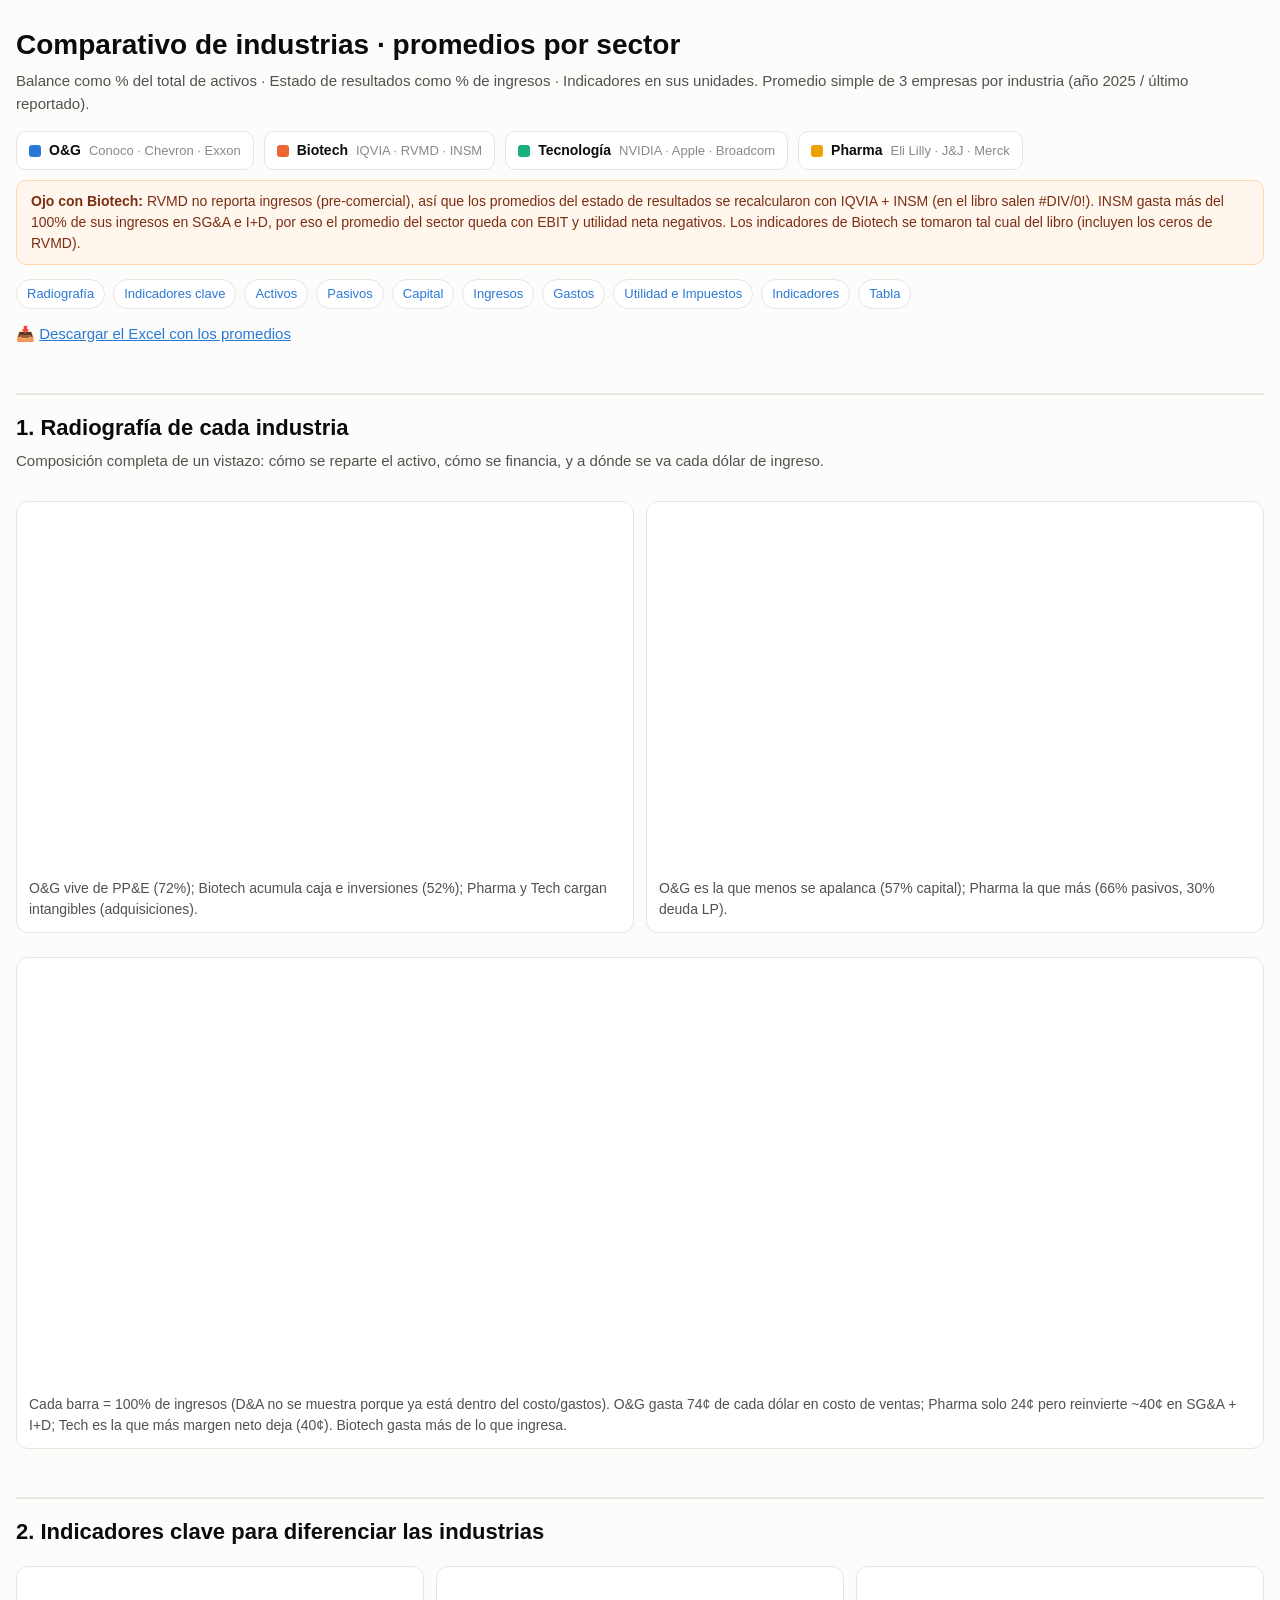
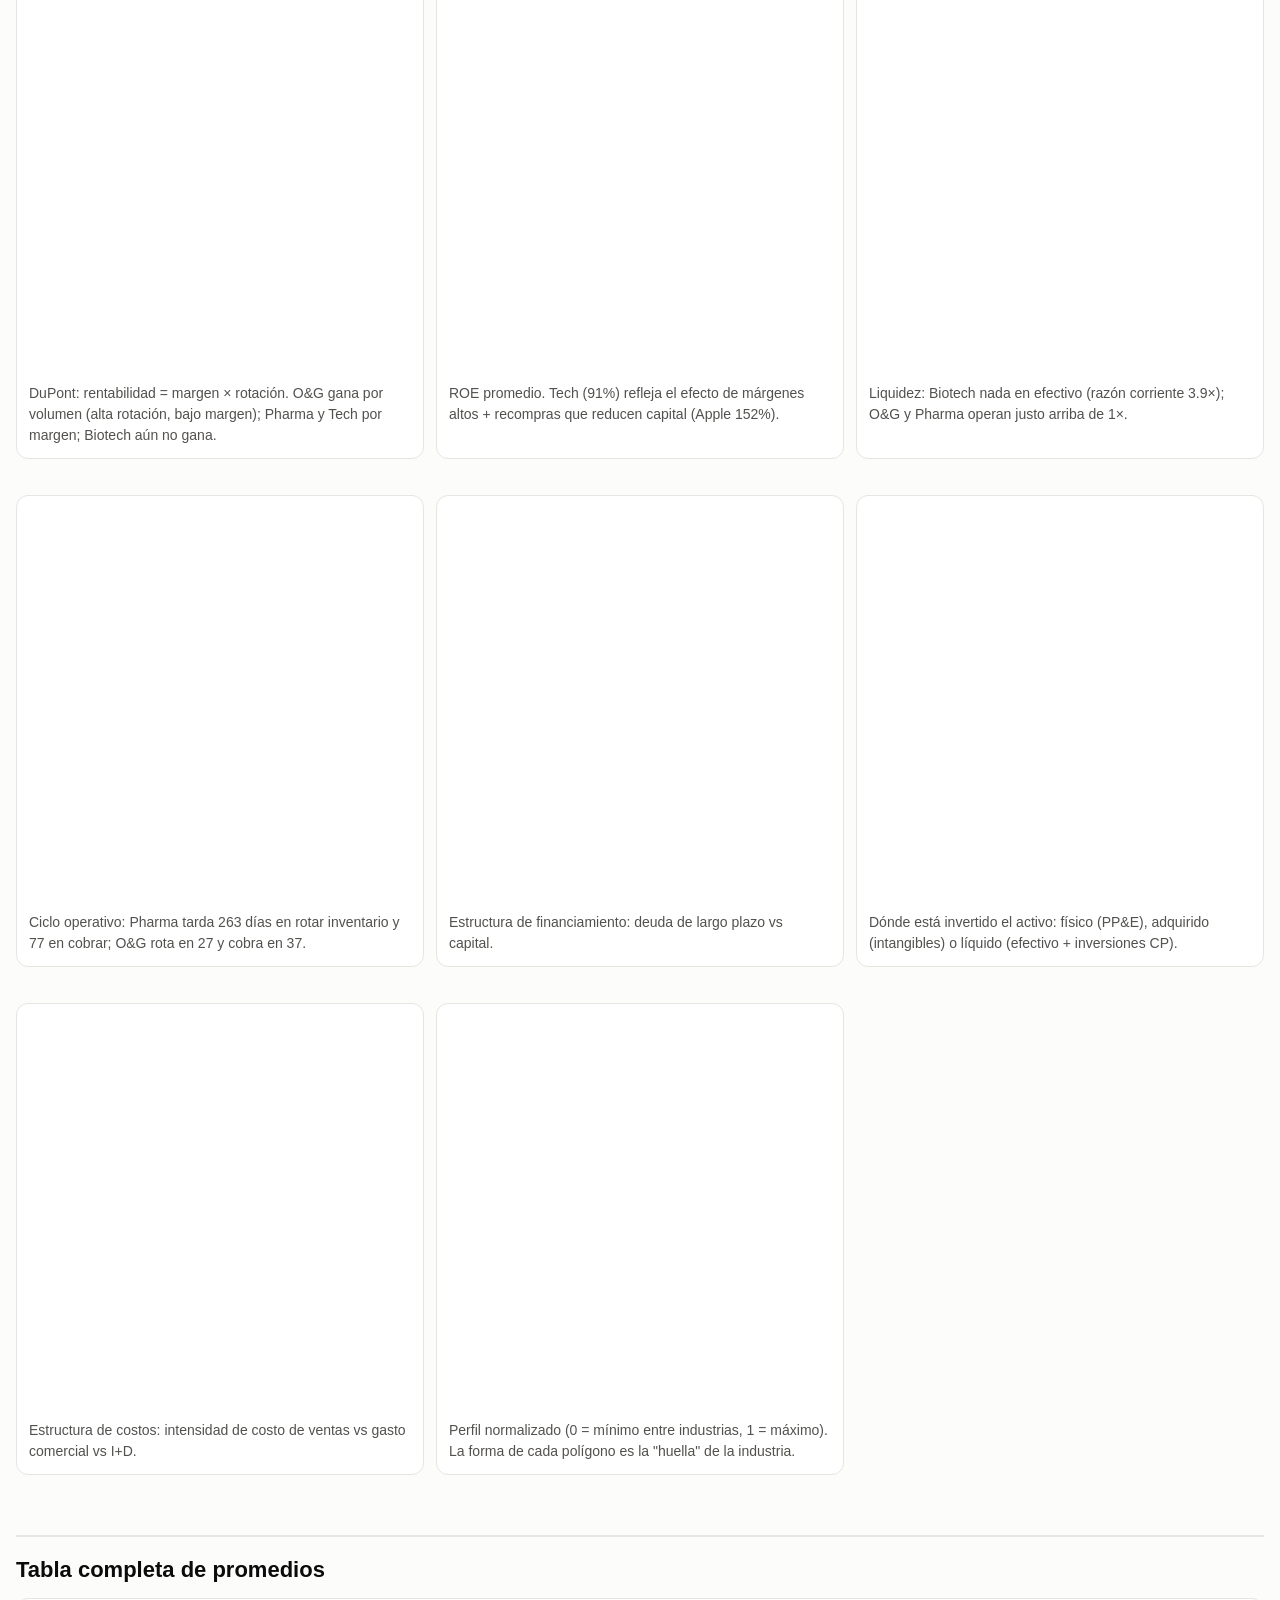
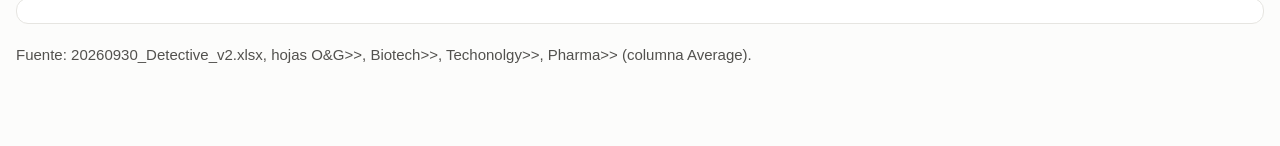
==== index.html @ 7f6c8895 "Add files via upload" ====
<!doctype html>
<html lang="es"><head><meta charset="utf-8"><meta name="viewport" content="width=device-width,initial-scale=1">
<title>Comparativo de industrias</title>
<script src="assets/plotly.min.js"></script>
<style>
:root{--bg:#fcfcfb;--card:#ffffff;--ink:#0b0b0b;--ink2:#52514e;--muted:#8a8985;--line:#e6e5e1;--accent:#2a78d6}
*{box-sizing:border-box}body{margin:0;background:var(--bg);color:var(--ink);font:15px/1.5 -apple-system,"Segoe UI",Inter,Roboto,sans-serif}
.wrap{max-width:1280px;margin:0 auto;padding:24px 16px 64px}
h1{font-size:28px;margin:0 0 4px}h2{font-size:22px;margin:48px 0 6px;padding-top:16px;border-top:2px solid var(--line)}h3{font-size:16px;margin:24px 0 8px;color:var(--ink2)}
.sub{color:var(--ink2);margin:0 0 16px}
.chips{display:flex;flex-wrap:wrap;gap:10px;margin:12px 0 8px}
.chip{display:flex;align-items:center;gap:8px;background:var(--card);border:1px solid var(--line);border-radius:10px;padding:8px 12px}
.chip b{font-size:14px}.chip span{color:var(--muted);font-size:13px}.dot{width:12px;height:12px;border-radius:3px;flex:none}
.card{background:var(--card);border:1px solid var(--line);border-radius:12px;padding:12px;margin:12px 0}
.grid{display:grid;grid-template-columns:repeat(auto-fill,minmax(280px,1fr));gap:12px}
.grid .card{margin:0}
.grid2{display:grid;grid-template-columns:repeat(auto-fit,minmax(380px,1fr));gap:12px}
.note{background:#fff7ed;border:1px solid #fed7aa;border-radius:10px;padding:10px 14px;font-size:14px;color:#7c2d12;margin:10px 0}
.insight{font-size:14px;color:var(--ink2);margin:4px 0 0}
table{border-collapse:collapse;width:100%;font-size:13px}th,td{padding:6px 8px;border-bottom:1px solid var(--line);text-align:right;white-space:nowrap}
th:first-child,td:first-child{text-align:left}th{background:#f3f4f6;position:sticky;top:0}
tr.cat td{background:#e5e7eb;font-weight:700;text-align:left}
.tbl{overflow:auto;max-height:70vh}
nav{display:flex;flex-wrap:wrap;gap:8px;margin:14px 0}nav a{font-size:13px;color:var(--accent);text-decoration:none;border:1px solid var(--line);border-radius:999px;padding:4px 10px;background:var(--card)}
@media(max-width:600px){.grid2{grid-template-columns:1fr}}
</style></head><body><div class="wrap">
<h1>Comparativo de industrias · promedios por sector</h1>
<p class="sub">Balance como % del total de activos · Estado de resultados como % de ingresos · Indicadores en sus unidades. Promedio simple de 3 empresas por industria (año 2025 / último reportado).</p>
<div class="chips" id="chips"></div>
<div class="note" id="bionote"></div>
<nav id="nav"></nav>
<p class="sub">📥 <a href="assets/Comparativo_Industrias_Averages.xlsx" style="color:var(--accent)">Descargar el Excel con los promedios</a></p>

<h2 id="radiografia">1. Radiografía de cada industria</h2>
<p class="sub">Composición completa de un vistazo: cómo se reparte el activo, cómo se financia, y a dónde se va cada dólar de ingreso.</p>
<div class="grid2">
 <div class="card"><div id="stack_assets" style="height:360px"></div><p class="insight">O&amp;G vive de PP&amp;E (72%); Biotech acumula caja e inversiones (52%); Pharma y Tech cargan intangibles (adquisiciones).</p></div>
 <div class="card"><div id="stack_liab" style="height:360px"></div><p class="insight">O&amp;G es la que menos se apalanca (57% capital); Pharma la que más (66% pasivos, 30% deuda LP).</p></div>
</div>
<div class="card"><div id="stack_income" style="height:420px"></div><p class="insight">Cada barra = 100% de ingresos (D&amp;A no se muestra porque ya está dentro del costo/gastos). O&amp;G gasta 74¢ de cada dólar en costo de ventas; Pharma solo 24¢ pero reinvierte ~40¢ en SG&amp;A + I+D; Tech es la que más margen neto deja (40¢). Biotech gasta más de lo que ingresa.</p></div>

<h2 id="clave">2. Indicadores clave para diferenciar las industrias</h2>
<div class="grid2">
 <div class="card"><div id="dupont" style="height:400px"></div><p class="insight">DuPont: rentabilidad = margen × rotación. O&amp;G gana por volumen (alta rotación, bajo margen); Pharma y Tech por margen; Biotech aún no gana.</p></div>
 <div class="card"><div id="roe" style="height:400px"></div><p class="insight">ROE promedio. Tech (91%) refleja el efecto de márgenes altos + recompras que reducen capital (Apple 152%).</p></div>
 <div class="card"><div id="liq" style="height:400px"></div><p class="insight">Liquidez: Biotech nada en efectivo (razón corriente 3.9×); O&amp;G y Pharma operan justo arriba de 1×.</p></div>
 <div class="card"><div id="days" style="height:400px"></div><p class="insight">Ciclo operativo: Pharma tarda 263 días en rotar inventario y 77 en cobrar; O&amp;G rota en 27 y cobra en 37.</p></div>
 <div class="card"><div id="lev" style="height:400px"></div><p class="insight">Estructura de financiamiento: deuda de largo plazo vs capital.</p></div>
 <div class="card"><div id="intens" style="height:400px"></div><p class="insight">Dónde está invertido el activo: físico (PP&amp;E), adquirido (intangibles) o líquido (efectivo + inversiones CP).</p></div>
 <div class="card"><div id="cost" style="height:400px"></div><p class="insight">Estructura de costos: intensidad de costo de ventas vs gasto comercial vs I+D.</p></div>
 <div class="card"><div id="radar" style="height:400px"></div><p class="insight">Perfil normalizado (0 = mínimo entre industrias, 1 = máximo). La forma de cada polígono es la "huella" de la industria.</p></div>
</div>

<div id="cats"></div>

<h2 id="tabla">Tabla completa de promedios</h2>
<div class="card tbl"><table id="tbl"></table></div>
<p class="sub" style="margin-top:20px">Fuente: 20260930_Detective_v2.xlsx, hojas O&amp;G&gt;&gt;, Biotech&gt;&gt;, Techonolgy&gt;&gt;, Pharma&gt;&gt; (columna Average).</p>
</div>
<script>
const D = {"inds": ["O&G", "Biotech", "Tecnología", "Pharma"], "companies": {"O&G": ["Conoco", "Chevron", "Exxon"], "Biotech": ["IQVIA", "RVMD", "INSM"], "Tecnología": ["NVIDIA", "Apple", "Broadcom"], "Pharma": ["Eli Lilly", "J&J", "Merck"]}, "colors": {"O&G": "#2A78D6", "Biotech": "#EB6834", "Tecnología": "#1BAF7A", "Pharma": "#EDA100"}, "cats": [{"name": "Activos", "items": [{"key": "Cash & Cash Equivalents", "short": "Efectivo", "unit": "pct", "avg": [0.03216411242387035, 0.15150551212826083, 0.09051551608861436, 0.07256014356092678], "comp": {"O&G": [0.053280738730020746, 0.019422120168388825, 0.02378947837320148], "Biotech": [0.06612343040341971, 0.16298507969811127, 0.2254080262832515], "Tecnología": [0.07696167597064542, 0.10002755810166435, 0.0945573141935333], "Pharma": [0.06461822966677336, 0.04664424476682898, 0.10641795624917803]}}, {"key": "Short-Term Investments - Total", "short": "Inversiones CP", "unit": "pct", "avg": [0.001327180978464271, 0.369605097497016, 0.12081693211575391, 0.01839929221545343], "comp": {"O&G": [0.003969197713610904, 1.2345221781909311e-05, 0], "Biotech": [0.005376703179267967, 0.697355288361485, 0.406083300950295], "Tecnología": [0.3102212345767511, 0.05222956177051061, 0], "Pharma": [0.0009335324869305452, 0.054264344159429746, 0]}}, {"key": "Trade Accounts & Trade Notes Receivable - Net", "short": "Cuentas por cobrar", "unit": "pct", "avg": [0.06102263719614417, 0.058582404460881865, 0.11972001505855252, 0.11005467240547978], "comp": {"O&G": [0.04767137667194253, 0.05578497092700271, 0.07961156398948728], "Biotech": [0.11354528453112477, 0, 0.06220192885152083], "Tecnología": [0.20667377532459386, 0.11072511211136814, 0.041761157739695604], "Pharma": [0.15790035207510936, 0.08623061091310677, 0.08603305422822323]}}, {"key": "Inventories - Total", "short": "Inventarios", "unit": "pct", "avg": [0.034637641761208905, 0.01944012670599734, 0.03983545945713865, 0.08069248729519106], "comp": {"O&G": [0.01536013908593641, 0.02997111218103033, 0.058581674016659986], "Biotech": [0, 0, 0.05832038011799202], "Tecnología": [0.09032177131029293, 0.015916891446132262, 0.013267715614990766], "Pharma": [0.12219495714641346, 0.07123638371567692, 0.04864612102348282]}}, {"key": "Other Current Assets", "short": "Otros act. circulantes", "unit": "pct", "avg": [0.014872659720198763, 0.028298043208656226, 0.06723428562984367, 0.08221155863845303], "comp": {"O&G": [0.00709371078982114, 0.013792699035838178, 0.023731569334936968], "Biotech": [0.023644135720010687, 0.020964022238172654, 0.04028597166778534], "Tecnología": [0.03379001980268994, 0.1329608814138698, 0.03495195567297127], "Pharma": [0.14893844020057612, 0.02084734702073189, 0.07684888869405111]}}, {"key": "Total Current Assets", "short": "Total act. circulante", "unit": "pct", "avg": [0.14402423207988646, 0.6274311840008123, 0.43812220834990306, 0.3639181541155041], "comp": {"O&G": [0.12737516299133173, 0.11898324753404195, 0.18571428571428572], "Biotech": [0.20868955383382315, 0.8813043902977689, 0.7922996078708447], "Tecnología": [0.7179684769849732, 0.4118600048435451, 0.18453814322119094], "Pharma": [0.4945855115758028, 0.2792229305757743, 0.3179460201949352]}}, {"key": "Investments - Long-Term", "short": "Inversiones LP", "unit": "pct", "avg": [0.004450214819753538, 0.0012022441891530857, 0.08223418588586333, 0.009951800497842661], "comp": {"O&G": [0.01018542057914203, 0.002561633519746182, 0.0006035903603723997], "Biotech": [0.003606732567459257, 0, 0], "Tecnología": [0.030349190419440685, 0.21635336723814932, 0], "Pharma": [0.01346064938297948, 0.003338185834044476, 0.013056566276504027]}}, {"key": "Property, Plant & Equipment - Net - Total", "short": "PP&E neto", "unit": "pct", "avg": [0.7173790050566632, 0.053051714833014026, 0.08825559114468172, 0.18313090437472854], "comp": {"O&G": [0.77242719720516, 0.6968353023962075, 0.6828745155686222], "Biotech": [0.027484637990916376, 0.07019719601955396, 0.061473310488571735], "Tecnología": [0.07236494296646087, 0.1699110068171506, 0.022490823650433686], "Pharma": [0.23058252427184467, 0.12283017920787109, 0.19598000964446977]}}, {"key": "Intangible Assets - Total - Net", "short": "Intangibles", "unit": "pct", "avg": [0.004699414424980145, 0.28458049021000653, 0.27132526527074524, 0.3202879333695192], "comp": {"O&G": [0, 0.014098243274940435, 0], "Biotech": [0.7206118087095912, 0.029904311300440425, 0.10322535061998799], "Tecnología": [0.05371815664734187, 0, 0.7602576391648938], "Pharma": [0.11041466623990896, 0.4978414738215953, 0.3526076600470533]}}, {"key": "Other Non-Current Assets", "short": "Otros act. no circulantes", "unit": "pct", "avg": [0.12944713361871663, 0.033734366767014086, 0.12006274934880663, 0.12271120764240552], "comp": {"O&G": [0.09001221922436628, 0.1675215732750639, 0.13080760835671967], "Biotech": [0.039607266898209995, 0.018594102382236653, 0.04300173102059561], "Tecnología": [0.12559923298178333, 0.20187562110115492, 0.032713393963481635], "Pharma": [0.15095664852946405, 0.09676723056071482, 0.12040974383703769]}}, {"key": "Total Non-Current Assets", "short": "Total act. no circulante", "unit": "pct", "avg": [0.8559757679201135, 0.37256881599918773, 0.5618777916500969, 0.6360818458844958], "comp": {"O&G": [0.8726248370086682, 0.881016752465958, 0.8142857142857143], "Biotech": [0.7913104461661769, 0.11869560970223104, 0.20770039212915534], "Tecnología": [0.28203152301502676, 0.5881399951564549, 0.8154618567788091], "Pharma": [0.5054144884241971, 0.7207770694242257, 0.6820539798050648]}}, {"key": "Total Assets", "short": "Total activos", "unit": "pct", "avg": [1, 1, 1, 1], "comp": {"O&G": [1, 1, 1], "Biotech": [1, 1, 1], "Tecnología": [1, 1, 1], "Pharma": [1, 1, 1]}}]}, {"name": "Pasivos", "items": [{"key": "Trade Accounts & Trade Notes Payable - Short-Term", "short": "Cuentas por pagar", "unit": "pct", "avg": [0.06359585333734526, 0.030543089513492508, 0.086708055748479, 0.046731251779667644], "comp": {"O&G": [0.05099270946948884, 0.059503968988802884, 0.08029088155374405], "Biotech": [0.026048624098316858, 0.027445200912291728, 0.03813544352986894], "Tecnología": [0.05654071200078852, 0.1944655537647429, 0.009117901479905547], "Pharma": [0.047823535687613355, 0.06019276140755986, 0.03217745824382973]}}, {"key": "Short-Term Debt & Current Portion of Long-Term Debt", "short": "Deuda CP", "unit": "pct", "avg": [0.010700152640732359, 0.02104257547874885, 0.02550306370738784, 0.025365396113037064], "comp": {"O&G": [0.00836483815678331, 0.0030153204202313494, 0.020720299345182415], "Biotech": [0.061648410366016565, 0, 0.0014793160702299786], "Tecnología": [0, 0.05808635428584154, 0.01842283683632198], "Pharma": [0.014536434439347061, 0.042643441594297476, 0.01891631230546666]}}, {"key": "Other Current Liabilities", "short": "Otros pas. circulantes", "unit": "pct", "avg": [0.04647772984806531, 0.15136307330624124, 0.13144854158724492, 0.19186224629412937], "comp": {"O&G": [0.038822690033541364, 0.04052319049911732, 0.06008730901153726], "Biotech": [0.1907560780122896, 0.09590105796959876, 0.1674320839368354], "Tecnología": [0.10516930851874087, 0.20850626738039366, 0.08067004886260024], "Pharma": [0.2508446246310324, 0.1688670247477536, 0.15587508950360207]}}, {"key": "Total Current Liabilities", "short": "Total pas. circulante", "unit": "pct", "avg": [0.12077373582614293, 0.20294873829848262, 0.24365966104311174, 0.2639588941868341], "comp": {"O&G": [0.09818023765981351, 0.10304247990815155, 0.16109848991046372], "Biotech": [0.278453112476623, 0.12334625888189049, 0.20704684353693434], "Tecnología": [0.1617100205195294, 0.4610581754309781, 0.10821078717882776], "Pharma": [0.31320459475799284, 0.271703227749611, 0.20696886005289847]}}, {"key": "Debt - Long-Term - Total", "short": "Deuda LP", "unit": "pct", "avg": [0.12772609728614584, 0.30157080015147386, 0.2193603431838962, 0.3009651953273889], "comp": {"O&G": [0.18389522630167543, 0.12277631692653358, 0.07650674863022852], "Biotech": [0.4707453913972749, 0.11401523034516735, 0.3199517787119794], "Tecnología": [0.07583265382926677, 0.21996375692084144, 0.3622846188015804], "Pharma": [0.3633486254845478, 0.19797198935796395, 0.34157497113965485]}}, {"key": "Other Non-Current Liabilities", "short": "Otros pas. no circulantes", "unit": "pct", "avg": [0.17956399888167227, 0.08195455125468609, 0.07324938105816307, 0.09173444989834124], "comp": {"O&G": [0.18907814563019215, 0.18106736787526387, 0.16854648313956078], "Biotech": [0.029388191290408764, 0.06979796220869736, 0.14667750026495216], "Tecnología": [0.05164828272148099, 0.11373145047475093, 0.054368409978257315], "Pharma": [0.08752978413172588, 0.1209879022137443, 0.06668566334955357]}}, {"key": "Total Non-Current Liabilities", "short": "Total pas. no circulante", "unit": "pct", "avg": [0.30729009616781816, 0.38352535140616, 0.2926097242420593, 0.3926996452257301], "comp": {"O&G": [0.3729733719318676, 0.30384368480179746, 0.2450532317697893], "Biotech": [0.5001335826876837, 0.1838131925538647, 0.4666292789769315], "Tecnología": [0.12748093655074774, 0.3336952073955924, 0.41665302877983773], "Pharma": [0.4508784096162737, 0.31895989157170823, 0.4082606344892084]}}, {"key": "Total Liabilities", "short": "Total pasivos", "unit": "pct", "avg": [0.4280638319939611, 0.5864740897046424, 0.5362693852851711, 0.6566585394125642], "comp": {"O&G": [0.47115360959168107, 0.40688616470994904, 0.40615172168025304], "Biotech": [0.7785866951643067, 0.3071594514357552, 0.6736761225138658], "Tecnología": [0.28919095707027714, 0.7947533828265705, 0.5248638159586655], "Pharma": [0.7640830043742665, 0.5906631193213192, 0.6152294945421068]}}]}, {"name": "Capital", "items": [{"key": "Common Equity - Total", "short": "Capital común", "unit": "pct", "avg": [0.56067029305045, 0.4121121601840385, 0.46373061471482896, 0.34320507414619644], "comp": {"O&G": [0.5288463904083189, 0.5754416503092478, 0.5777228384337832], "Biotech": [0.21717205450173657, 0.6928405485642447, 0.3263238774861342], "Tecnología": [0.7108090429297228, 0.20524661717342954, 0.4751361840413345], "Pharma": [0.23591699562573348, 0.4093368806786808, 0.38436134613417505]}}, {"key": "Other Shareholders' Equity", "short": "Otro capital", "unit": "pct", "avg": [0.011265874955588973, 0.0014137501113189064, 0, 0.00013638644123936306], "comp": {"O&G": [0, 0.01767218498080318, 0.01612543988596374], "Biotech": [0.004241250333956719, 0, 0], "Tecnología": [0, 0, 0], "Pharma": [0, 0, 0.0004091593237180892]}}, {"key": "Total Shareholders' Equity - including Minority Interest & Hybrid Debt", "short": "Total capital", "unit": "pct", "avg": [0.571936168006039, 0.4135259102953574, 0.46373061471482896, 0.3433414605874358], "comp": {"O&G": [0.5288463904083189, 0.593113835290051, 0.593848278319747], "Biotech": [0.2214133048356933, 0.6928405485642447, 0.3263238774861342], "Tecnología": [0.7108090429297228, 0.20524661717342954, 0.4751361840413345], "Pharma": [0.23591699562573348, 0.4093368806786808, 0.3847705054578931]}}, {"key": "Total Liabilities & Equity", "short": "Pasivo + Capital", "unit": "pct", "avg": [1, 1, 1, 1], "comp": {"O&G": [1, 1, 1], "Biotech": [1, 1, 1], "Tecnología": [1, 1, 1], "Pharma": [1, 1, 1]}}]}, {"name": "Ingresos", "items": [{"key": "Revenue from Business Activities - Total", "short": "Ingresos", "unit": "pct", "avg": [1, 1.0, 1, 1], "comp": {"O&G": [1, 1, 1], "Biotech": [1, null, 1], "Tecnología": [1, 1, 1], "Pharma": [1, 1, 1]}}, {"key": "Cost of Sales", "short": "Costo de ventas", "unit": "pct", "avg": [0.7372117253438302, 0.47492067253168535, 0.3779990134524258, 0.2396572543003875], "comp": {"O&G": [0.7454872421281216, 0.6918159538474885, 0.7743319800558806], "Biotech": [0.7372164316370325, null, 0.2126249134263381], "Tecnología": [0.2501130294183008, 0.5309483589283955, 0.3529356520105812], "Pharma": [0.1695638165666856, 0.32024672746382427, 0.22916121887065266]}}, {"key": "Gross Profit - Industrials/Property - Total", "short": "Utilidad bruta", "unit": "pct", "avg": [0.2627882746561698, 0.5250793274683148, 0.6220009865475742, 0.7603427456996125], "comp": {"O&G": [0.2545127578718784, 0.3081840461525115, 0.22566801994411942], "Biotech": [0.2627835683629675, null, 0.787375086573662], "Tecnología": [0.7498869705816992, 0.4690516410716045, 0.6470643479894188], "Pharma": [0.8304361834333144, 0.6797532725361757, 0.7708387811293473]}}]}, {"name": "Gastos", "items": [{"key": "Selling, General & Administrative Expenses excluding Research & Development Expenses", "short": "SG&A", "unit": "pct", "avg": [0.07509331387105732, 0.6394038458431428, 0.05299590512640718, 0.19553781516547733], "comp": {"O&G": [0.05437364277958741, 0.05953413724299471, 0.11137216159058984], "Biotech": [0.12256284488044145, null, 1.1562448468058442], "Tecnología": [0.026751572833091947, 0.06632288945864702, 0.06591325308748258], "Pharma": [0.1702081958913147, 0.251356257896022, 0.16504899170909537]}}, {"key": "Research & Development Expense - Supplemental", "short": "I+D", "unit": "pct", "avg": [0.0024765804783266564, 0.6357722370634215, 0.11793329208267563, 0.1963167752220003], "comp": {"O&G": [0.0013232899022801302, 0.002315216448338683, 0.0037912350843611552], "Biotech": [0, null, 1.271544474126843], "Tecnología": [0.0989601293516326, 0.08302075398703868, 0.1718189929093556], "Pharma": [0.20462112029948296, 0.1556909749132101, 0.2286382304533079]}}, {"key": "Other (operativo)", "short": "Otros gastos operativos", "unit": "pct", "avg": [0.044066281509031996, 0.0, 0, -0.005152541413197725], "comp": {"O&G": [-0.0035118078175895764, 0.14456818773314825, -0.008857535388462666], "Biotech": [0, null, 0], "Tecnología": [0, 0, 0], "Pharma": [0, -0.015457624239593177, 0]}}, {"key": "Operating Expenses - Total", "short": "Total gastos operativos", "unit": "pct", "avg": [0.8588479012022462, 1.7500967554382496, 0.5489282106615087, 0.6263593032746674], "comp": {"O&G": [0.7976723669923995, 0.8982334952719702, 0.8806378413423689], "Biotech": [0.859779276517474, null, 2.6404142343590253], "Tecnología": [0.3758247316030254, 0.6802920023740812, 0.5906678980074194], "Pharma": [0.5443931327574832, 0.7118363360334632, 0.6228484410330559]}}, {"key": "Depreciation, Depletion & Amortization - Total", "short": "Depreciación y amortización", "unit": "pct", "avg": [0.12489874721673816, 0.05086814089447288, 0.05998909366257502, 0.0667340550435873], "comp": {"O&G": [0.19510043431053203, 0.1050739567970851, 0.07452185054259737], "Biotech": [0.07014101778050276, null, 0.031595264008442994], "Tecnología": [0.014506080599554013, 0.028109313462818475, 0.13735188692535258], "Pharma": [0.030638702649626412, 0.07965560073466181, 0.08990786174647368]}}, {"key": "Interest Expense - Net of (Interest Income)", "short": "Gasto por intereses (neto)", "unit": "pct", "avg": [0.005431975414099857, 0.08493429925790363, 0.011006708091181282, 0.009475458164418348], "comp": {"O&G": [0.009229098805646038, 0.005205170469332871, 0.001861656967320665], "Biotech": [0.04193746167995095, null, 0.12793113683585633], "Tecnología": [-0.01179337456033472, 0, 0.044813498833878564], "Pharma": [0.013731416560548644, -0.000902402513987239, 0.015597360446693636]}}, {"key": "Other (no operativo)", "short": "Otros (no operativos)", "unit": "pct", "avg": [0.01400240354312833, -0.16476713370896265, -0.0005325354010495735, -0.009257426900873257], "comp": {"O&G": [0.02161373507057546, 0.010486249674676845, 0.009907225884132693], "Biotech": [-0.0007357449417535254, null, -0.32879852247617175], "Tecnología": [0.007923553798171605, -0.000771336093483051, -0.008749823907837274], "Pharma": [-0.047101060157412666, 0.056830125380866944, -0.03750134592607405]}}]}, {"name": "Utilidad e Impuestos", "items": [{"key": "Earnings before Interest & Taxes (EBIT)", "short": "EBIT", "unit": "pct", "avg": [0.14115209879775378, -0.7500967554382495, 0.4510717893384914, 0.3736406967253325], "comp": {"O&G": [0.20232763300760043, 0.10176650472802984, 0.1193621586576311], "Biotech": [0.14022072348252607, null, -1.6404142343590251], "Tecnología": [0.6241752683969747, 0.31970799762591884, 0.40933210199258063], "Pharma": [0.45560686724251676, 0.2881636639665368, 0.3771515589669441]}}, {"key": "Earnings before Interest, Taxes, Depreciation & Amortization (EBITDA)", "short": "EBITDA", "unit": "pct", "avg": [0.26605084601449197, -0.6992203694331274, 0.5110608830010664, 0.4403747517689198], "comp": {"O&G": [0.39742806731813246, 0.20684046152511495, 0.19388400920022847], "Biotech": [0.2103617412630288, null, -1.6088024801292835], "Tecnología": [0.6386813489965286, 0.3478173110887373, 0.5466839889179332], "Pharma": [0.4862455698921432, 0.3678192647011986, 0.4670594207134177]}}, {"key": "Income before Taxes", "short": "Utilidad antes de impuestos", "unit": "pct", "avg": [0.14972252692678228, -0.9997981884051158, 0.4395325458462605, 0.354907811660041], "comp": {"O&G": [0.21471226927252987, 0.10704758393337382, 0.12740772757444313], "Biotech": [0.09754751686082158, null, -2.097143893671053], "Tecnología": [0.6438921967554809, 0.3189366615324358, 0.3557687792508648], "Pharma": [0.39477439052455543, 0.345896191861391, 0.3240528525941764]}}, {"key": "Income Taxes", "short": "Impuestos", "unit": "pct", "avg": [0.05368244871991933, 0.01187261254505263, 0.04338388866368013, 0.05731805442290681], "comp": {"O&G": [0.08597991313789359, 0.03935325756918539, 0.03571417545267903], "Biotech": [0.015450643776824034, null, 0.008294581313281224], "Tecnología": [0.08541192517835659, 0.05095383757728379, -0.006214096764599997], "Pharma": [0.07810797956396999, 0.05071502128608283, 0.04313116241866761]}}, {"key": "Other (después de impuestos)", "short": "Otros (después de impuestos)", "unit": "pct", "avg": [0.0010449500318143762, 0.0006437768240343348, 0.0003892724210101379, -0.003584979425009788], "comp": {"O&G": [0.0067861020629750276, -0.0010085017784332436, -0.0026427501890986553], "Biotech": [0.0012875536480686696, null, 0], "Tecnología": [0, 0.0011678172630304137, 0], "Pharma": [0, -0.010616500164555752, -0.00013843811047361217]}}, {"key": "Net Income after Minority Interest", "short": "Utilidad neta", "unit": "pct", "avg": [0.09708502823867732, -1.011027024126134, 0.3965379296035905, 0.29400477781212436], "comp": {"O&G": [0.1355184581976113, 0.06668582458575519, 0.08905080193266544], "Biotech": [0.08338442673206621, null, -2.1054384749843345], "Tecnología": [0.5584802715771244, 0.2691506412181824, 0.3619828760154648], "Pharma": [0.31666641096058545, 0.2845646704107524, 0.2807832520650351]}}]}, {"name": "Indicadores", "items": [{"key": "ROE", "short": "ROE", "unit": "pct", "avg": [0.10034501994690714, -0.7373738747706317, 0.9074464256999316, 0.4845137339953425], "comp": {"O&G": [0.12386992727216338, 0.06596406543309198, 0.11120106713546606], "Biotech": [0.20913424573273873, -0.6934959847974008, -1.7277598852472327], "Tecnología": [0.9187288060811577, 1.5191298333175105, 0.2844806377011268], "Pharma": [0.7778405879027699, 0.3287059746885117, 0.34699463939474584]}}, {"key": "Margen operacional", "short": "Margen operacional", "unit": "pct", "avg": [0.14115209879775378, -0.5000645036254997, 0.4510717893384914, 0.3736406967253325], "comp": {"O&G": [0.20232763300760043, 0.10176650472802984, 0.1193621586576311], "Biotech": [0.14022072348252607, 0, -1.6404142343590251], "Tecnología": [0.6241752683969747, 0.31970799762591884, 0.40933210199258063], "Pharma": [0.45560686724251676, 0.2881636639665368, 0.3771515589669441]}}, {"key": "Prueba Acida", "short": "Prueba ácida", "unit": "x", "avg": [0.8134982621918138, 3.6633221782572156, 1.8341644294925914, 0.77735211301002], "comp": {"O&G": [1.0686602071500166, 0.7299847245934046, 0.64184985483202], "Biotech": [0.6645478532022068, 6.975001721644515, 3.3504169599249254], "Tecnología": [3.672355516152269, 0.5703883934770665, 1.259749378848439], "Pharma": [0.7134381741796298, 0.6887632561061228, 0.9298549087443075]}}, {"key": "Razon corriente", "short": "Razón corriente", "unit": "x", "avg": [1.2016203691798042, 3.9070303810922886, 2.3461675094869814, 1.380997192779182], "comp": {"O&G": [1.297360507851654, 1.1547009315002845, 1.1527996681874741], "Biotech": [0.7494603022307508, 7.144962468149576, 3.8266683728965387], "Tecnología": [4.439851498864077, 0.8932929222186667, 1.7053581073782003], "Pharma": [1.5791132054047916, 1.027676163027011, 1.5362022099057437]}}, {"key": "Días de inventario", "short": "Días de inventario", "unit": "días", "avg": [27.204884008776705, 124.62010754356038, 52.97185329935766, 262.9128250629329], "comp": {"O&G": [15.557894497291885, 27.77985469422304, 38.276902834815196], "Biotech": [0, 0, 373.86032263068114], "Tecnología": [112.72404179049603, 9.445465242577843, 36.746052864999115], "Pharma": [453.90517553384007, 171.71274656058347, 163.12055309437508]}}, {"key": "Días de cuentas por cobrar", "short": "Días de cuentas por cobrar", "unit": "días", "avg": [37.348743359509335, 53.62364942543089, 46.74022637255581, 77.37681652985073], "comp": {"O&G": [35.99594530401737, 35.771314088661406, 40.278970685849245], "Biotech": [76.08828939301043, 0, 84.78265888328222], "Tecnología": [64.51278573453796, 34.88699085209811, 40.82090253103135], "Pharma": [99.4553460470397, 66.56513753675964, 66.10996600575287]}}, {"key": "Rotación de activos totales", "short": "Rotación de activos totales", "unit": "x", "avg": [0.4375910812390024, 0.15282925744665085, 0.34644161409818014, 0.11951169220329481], "comp": {"O&G": [0.3603605081229139, 0.3937909707047887, 0.5586217648893046], "Biotech": [0.40154955917713064, 0, 0.05693821316282189], "Tecnología": [0.29246153708300104, 0.6150745599750586, 0.13178874523648096], "Pharma": [0.09826096233863224, 0.15142312132925054, 0.10885099294200166]}}, {"key": "Rotación de activos fijos netos", "short": "Rotación de activos fijos netos", "unit": "x", "avg": [0.616562667092074, 5.178730037392915, 4.50704298630628, 0.7381151583643873], "comp": {"O&G": [0.46653006189682444, 0.5651134053493841, 0.8180445340300133], "Biotech": [14.60996354799514, 0, 0.926226564183607], "Tecnología": [4.0414809311540365, 3.619980668097446, 5.85966735966736], "Pharma": [0.42614227877385774, 1.23278433936818, 0.555418856951124]}}]}], "bio_no_rev": ["RVMD"]};
const I = D.inds, C = D.colors;
const col = I.map(i=>C[i]);
const base = {paper_bgcolor:'rgba(0,0,0,0)',plot_bgcolor:'rgba(0,0,0,0)',font:{family:'inherit',size:13,color:'#0b0b0b'},
  margin:{l:60,r:20,t:48,b:60},hoverlabel:{bgcolor:'#fff',bordercolor:'#e6e5e1',font:{color:'#0b0b0b'}},
  xaxis:{gridcolor:'#eeede9',zerolinecolor:'#c9c8c3'},yaxis:{gridcolor:'#eeede9',zerolinecolor:'#c9c8c3'},legend:{orientation:'h',y:-0.18}};
const cfg={responsive:true,displayModeBar:false};
const item = k => { for(const c of D.cats) for(const it of c.items) if(it.key===k||it.short===k) return it; };
const pct = v => (v*100).toFixed(1)+'%';
const fmt = (v,u) => v==null?'—':(u==='pct'?pct(v):u==='días'?v.toFixed(0)+' días':v.toFixed(2)+'×');
const L = (t,o={}) => Object.assign({},base,{title:{text:t,x:0,font:{size:15}}},o);

// chips + nav + note
document.getElementById('chips').innerHTML = I.map(i=>`<div class="chip"><div class="dot" style="background:${C[i]}"></div><b>${i}</b><span>${D.companies[i].join(' · ')}</span></div>`).join('');
document.getElementById('bionote').innerHTML = `<b>Ojo con Biotech:</b> ${D.bio_no_rev.join(', ')} no reporta ingresos (pre-comercial), así que los promedios del estado de resultados se recalcularon con IQVIA + INSM (en el libro salen #DIV/0!). INSM gasta más del 100% de sus ingresos en SG&A e I+D, por eso el promedio del sector queda con EBIT y utilidad neta negativos. Los indicadores de Biotech se tomaron tal cual del libro (incluyen los ceros de RVMD).`;
document.getElementById('nav').innerHTML = ['radiografia|Radiografía','clave|Indicadores clave',...D.cats.map((c,i)=>`cat${i}|${c.name}`),'tabla|Tabla'].map(s=>{const [a,b]=s.split('|');return `<a href="#${a}">${b}</a>`}).join('');

// 1. stacks
function stack(id, keys, title, ytitle){
  const tr = keys.map((k,j)=>{const it=item(k); return {type:'bar',name:it.short,x:I,y:it.avg,marker:{color:['#2a78d6','#1baf7a','#eda100','#e87ba4','#4a3aa7','#eb6834','#e34948','#6b7280','#a3a29e'][j],line:{color:'#fff',width:1.5}},
    text:it.avg.map(v=>v>0.045?pct(v):''),textposition:'inside',insidetextanchor:'middle',textfont:{color:'#fff',size:11},hovertemplate:'%{x} · '+it.short+': %{y:.1%}<extra></extra>'}});
  Plotly.newPlot(id,tr,L(title,{barmode:'stack',yaxis:{tickformat:'.0%',title:ytitle,gridcolor:'#eeede9'},legend:{orientation:'h',y:-0.15,font:{size:11}}}),cfg);
}
stack('stack_assets',['Efectivo','Inversiones CP','Cuentas por cobrar','Inventarios','Otros act. circulantes','PP&E neto','Intangibles','Inversiones LP','Otros act. no circulantes'],'¿De qué está hecho el activo?','% del total de activos');
// fold "Inversiones LP" into Otros no circulantes for display? keep separate but small -> add it
stack('stack_liab',['Cuentas por pagar','Deuda CP','Otros pas. circulantes','Deuda LP','Otros pas. no circulantes','Total capital'],'¿Cómo se financia?','% del total de activos');
(function(){
  const keys=['Costo de ventas','SG&A','I+D','Impuestos','Utilidad neta'];
  const cols=['#8a8985','#eb6834','#4a3aa7','#e34948','#1baf7a'];
  const tr = keys.map((k,j)=>{const it=item(k); return {type:'bar',name:it.short,y:I,x:it.avg,orientation:'h',marker:{color:cols[j],line:{color:'#fff',width:1.5}},
    text:it.avg.map(v=>Math.abs(v)>0.03?pct(v):''),textposition:'inside',insidetextanchor:'middle',textfont:{color:'#fff',size:11},hovertemplate:'%{y} · '+it.short+': %{x:.1%}<extra></extra>'}});
  // otros (residual) so bars sum ~100%
  const resid = I.map((_,i)=>1-keys.reduce((s,k)=>s+item(k).avg[i],0));
  tr.push({type:'bar',name:'Otros gastos, intereses y otros (neto)',y:I,x:resid,orientation:'h',marker:{color:'#d1d5db',line:{color:'#fff',width:1.5}},hovertemplate:'%{y} · Otros: %{x:.1%}<extra></extra>'});
  Plotly.newPlot('stack_income',tr,L('¿A dónde va cada dólar de ingreso?',{barmode:'relative',xaxis:{tickformat:'.0%',gridcolor:'#eeede9',zerolinecolor:'#0b0b0b'},yaxis:{autorange:'reversed'},legend:{orientation:'h',y:-0.2,font:{size:11}},margin:{l:90,r:20,t:48,b:70}}),cfg);
})();

// 2. key charts
(function(){
  const m=item('Margen operacional').avg, r=item('Rotación de activos totales').avg, roe=item('ROE').avg;
  Plotly.newPlot('dupont',[{type:'scatter',mode:'markers+text',x:r,y:m,text:I,textposition:'top center',marker:{size:roe.map(v=>Math.max(14,Math.abs(v)*40)),color:col,line:{color:'#fff',width:2}},
    hovertemplate:'%{text}<br>Rotación de activos: %{x:.2f}×<br>Margen operacional: %{y:.1%}<extra></extra>'}],
    L('Margen vs rotación de activos (tamaño = |ROE|)',{xaxis:{title:'Rotación de activos totales (×)',gridcolor:'#eeede9'},yaxis:{title:'Margen operacional',tickformat:'.0%',gridcolor:'#eeede9'},showlegend:false}),cfg);
  const bar=(id,k,title,u)=>{const it=item(k);Plotly.newPlot(id,[{type:'bar',x:I,y:it.avg,marker:{color:col,cornerradius:4},text:it.avg.map(v=>fmt(v,u)),textposition:it.avg.some(v=>v<0)?'auto':'outside',cliponaxis:false,hovertemplate:'%{x}: %{text}<extra></extra>'}],
    L(title,{yaxis:{tickformat:u==='pct'?'.0%':'',gridcolor:'#eeede9',zerolinecolor:'#0b0b0b'},showlegend:false}),cfg);};
  bar('roe','ROE','ROE (utilidad neta / capital)','pct');
  const grouped=(id,keys,title,u,names)=>{const its=keys.map(item);const tr=I.map((ind,i)=>({type:'bar',name:ind,x:its.map((it,j)=>names?names[j]:it.short),y:its.map(it=>it.avg[i]),marker:{color:C[ind],cornerradius:4},
      text:its.map(it=>fmt(it.avg[i],u)),textposition:'outside',cliponaxis:false,textfont:{size:11},hovertemplate:ind+' · %{x}: %{text}<extra></extra>'}));
    Plotly.newPlot(id,tr,L(title,{barmode:'group',bargap:0.3,yaxis:{tickformat:u==='pct'?'.0%':'',gridcolor:'#eeede9',zerolinecolor:'#0b0b0b'},legend:{orientation:'h',y:-0.15}}),cfg);};
  grouped('liq',['Razón corriente','Prueba ácida'],'Liquidez: razón corriente y prueba ácida','x');
  grouped('days',['Días de inventario','Días de cuentas por cobrar'],'Días de inventario y días de cobro','días');
  grouped('lev',['Deuda LP','Total pasivos','Total capital'],'Apalancamiento (% del activo)','pct');
  grouped('intens',['PP&E neto','Intangibles','Efectivo'],'Intensidad del activo (% del activo)','pct',['PP&E neto','Intangibles','Efectivo']);
  grouped('cost',['Costo de ventas','SG&A','I+D'],'Estructura de costos (% de ingresos)','pct');
  // radar normalized
  const ks=['Margen operacional','ROE','Rotación de activos totales','Razón corriente','Días de inventario','Días de cuentas por cobrar','Deuda LP','PP&E neto','Intangibles','Utilidad bruta'];
  const norm=ks.map(k=>{const v=item(k).avg,mn=Math.min(...v),mx=Math.max(...v);return v.map(x=>(x-mn)/(mx-mn||1));});
  Plotly.newPlot('radar',I.map((ind,i)=>({type:'scatterpolar',name:ind,r:norm.map(a=>a[i]).concat([norm[0][i]]),theta:ks.map(k=>item(k).short).concat([item(ks[0]).short]),fill:'toself',line:{color:C[ind],width:2},fillcolor:C[ind]+'22',
    hovertemplate:ind+' · %{theta}: %{r:.2f} (normalizado)<extra></extra>'})),
    L('Huella de cada industria (indicadores normalizados)',{polar:{bgcolor:'rgba(0,0,0,0)',radialaxis:{range:[0,1],showticklabels:false,gridcolor:'#e6e5e1'},angularaxis:{gridcolor:'#e6e5e1',tickfont:{size:10}}},legend:{orientation:'h',y:-0.1},margin:{l:70,r:70,t:48,b:40}}),cfg);
})();

// 3. per-category: grouped overview + small multiples
const catsEl=document.getElementById('cats');
D.cats.forEach((c,ci)=>{
  const items=c.items.filter(it=>!/^(Total activos|Pasivo \+ Capital|Ingresos)$/.test(it.short));
  const sec=document.createElement('div');
  sec.innerHTML=`<h2 id="cat${ci}">${3+ci}. ${c.name}</h2><p class="sub">${c.name==='Indicadores'?'Cada indicador en su unidad.':(['Activos','Pasivos','Capital'].includes(c.name)?'Cada partida como % del total de activos.':'Cada partida como % de ingresos.')}</p>
   <div class="card"><div id="ov${ci}" style="height:${Math.max(360,items.length*42+120)}px"></div></div><h3>Item por item</h3><div class="grid" id="sm${ci}"></div>`;
  catsEl.appendChild(sec);
  if(c.name!=='Indicadores'){
    const tr=I.map((ind,i)=>({type:'bar',name:ind,orientation:'h',y:items.map(it=>it.short),x:items.map(it=>it.avg[i]),marker:{color:C[ind],cornerradius:3},hovertemplate:ind+' · %{y}: %{x:.1%}<extra></extra>'}));
    Plotly.newPlot('ov'+ci,tr,L(c.name+' — todas las partidas, las 4 industrias',{barmode:'group',bargap:0.25,xaxis:{tickformat:'.0%',gridcolor:'#eeede9',zerolinecolor:'#0b0b0b'},yaxis:{autorange:'reversed',automargin:true},legend:{orientation:'h',y:1.08,x:0},margin:{l:10,r:20,t:60,b:40}}),cfg);
  } else {
    // indicators have different units: small multiples only + a normalized heat table
    const z=items.map(it=>{const mn=Math.min(...it.avg),mx=Math.max(...it.avg);return it.avg.map(v=>(v-mn)/(mx-mn||1));});
    Plotly.newPlot('ov'+ci,[{type:'heatmap',z:z,x:I,y:items.map(it=>it.short),colorscale:[[0,'#e8f0fb'],[1,'#2a78d6']],showscale:false,xgap:3,ygap:3,
      text:items.map(it=>it.avg.map(v=>fmt(v,it.unit))),texttemplate:'%{text}',textfont:{size:13},hovertemplate:'%{x} · %{y}: %{text}<extra></extra>'}],
      L('Indicadores — mapa de calor (más oscuro = mayor valor entre las 4 industrias)',{yaxis:{autorange:'reversed',automargin:true},xaxis:{side:'top'},margin:{l:10,r:20,t:80,b:20}}),cfg);
  }
  const g=document.getElementById('sm'+ci);
  items.forEach((it,k)=>{const d=document.createElement('div');d.className='card';d.innerHTML=`<div id="sm${ci}_${k}" style="height:230px"></div>`;g.appendChild(d);
    Plotly.newPlot(`sm${ci}_${k}`,[{type:'bar',x:I,y:it.avg,marker:{color:col,cornerradius:4},text:it.avg.map(v=>fmt(v,it.unit)),textposition:it.avg.some(v=>v<0)?'auto':'outside',cliponaxis:false,hovertemplate:'%{x}: %{text}<extra></extra>'}],
      L(it.short,{margin:{l:44,r:10,t:40,b:36},yaxis:{tickformat:it.unit==='pct'?'.0%':'',gridcolor:'#eeede9',zerolinecolor:'#0b0b0b',tickfont:{size:11}},xaxis:{tickfont:{size:11}},showlegend:false,title:{text:it.short,font:{size:13}}}),cfg);
  });
});

// table
let h=`<tr><th>Item</th>${I.map(i=>`<th style="border-bottom:3px solid ${C[i]}">${i}</th>`).join('')}<th>Unidad</th></tr>`;
D.cats.forEach(c=>{h+=`<tr class="cat"><td colspan="${I.length+2}">${c.name}</td></tr>`;c.items.forEach(it=>{h+=`<tr><td>${it.short}</td>${it.avg.map(v=>`<td>${fmt(v,it.unit)}</td>`).join('')}<td style="color:#8a8985">${it.unit==='pct'?(['Activos','Pasivos','Capital'].includes(c.name)?'% activos':(c.name==='Indicadores'?'%':'% ingresos')):it.unit==='días'?'días':'veces'}</td></tr>`;});});
document.getElementById('tbl').innerHTML=h;
</script></body></html>
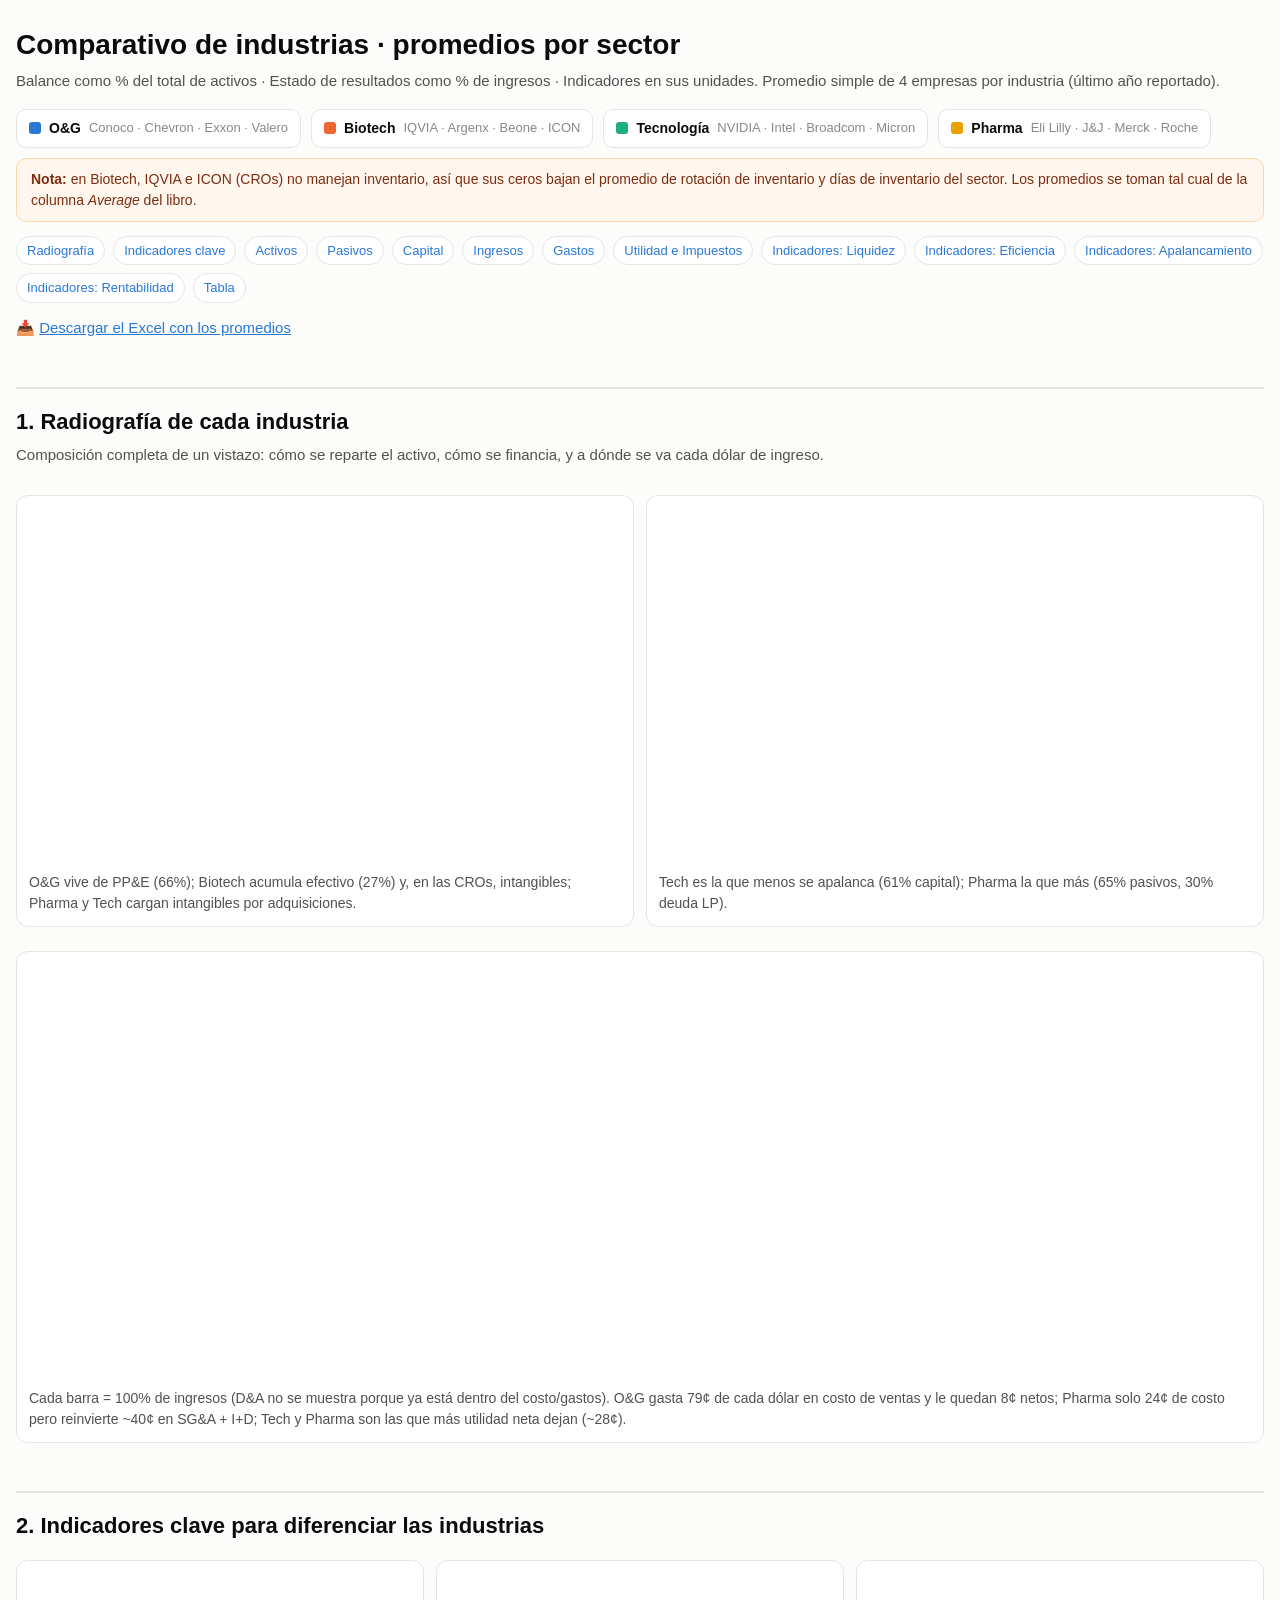
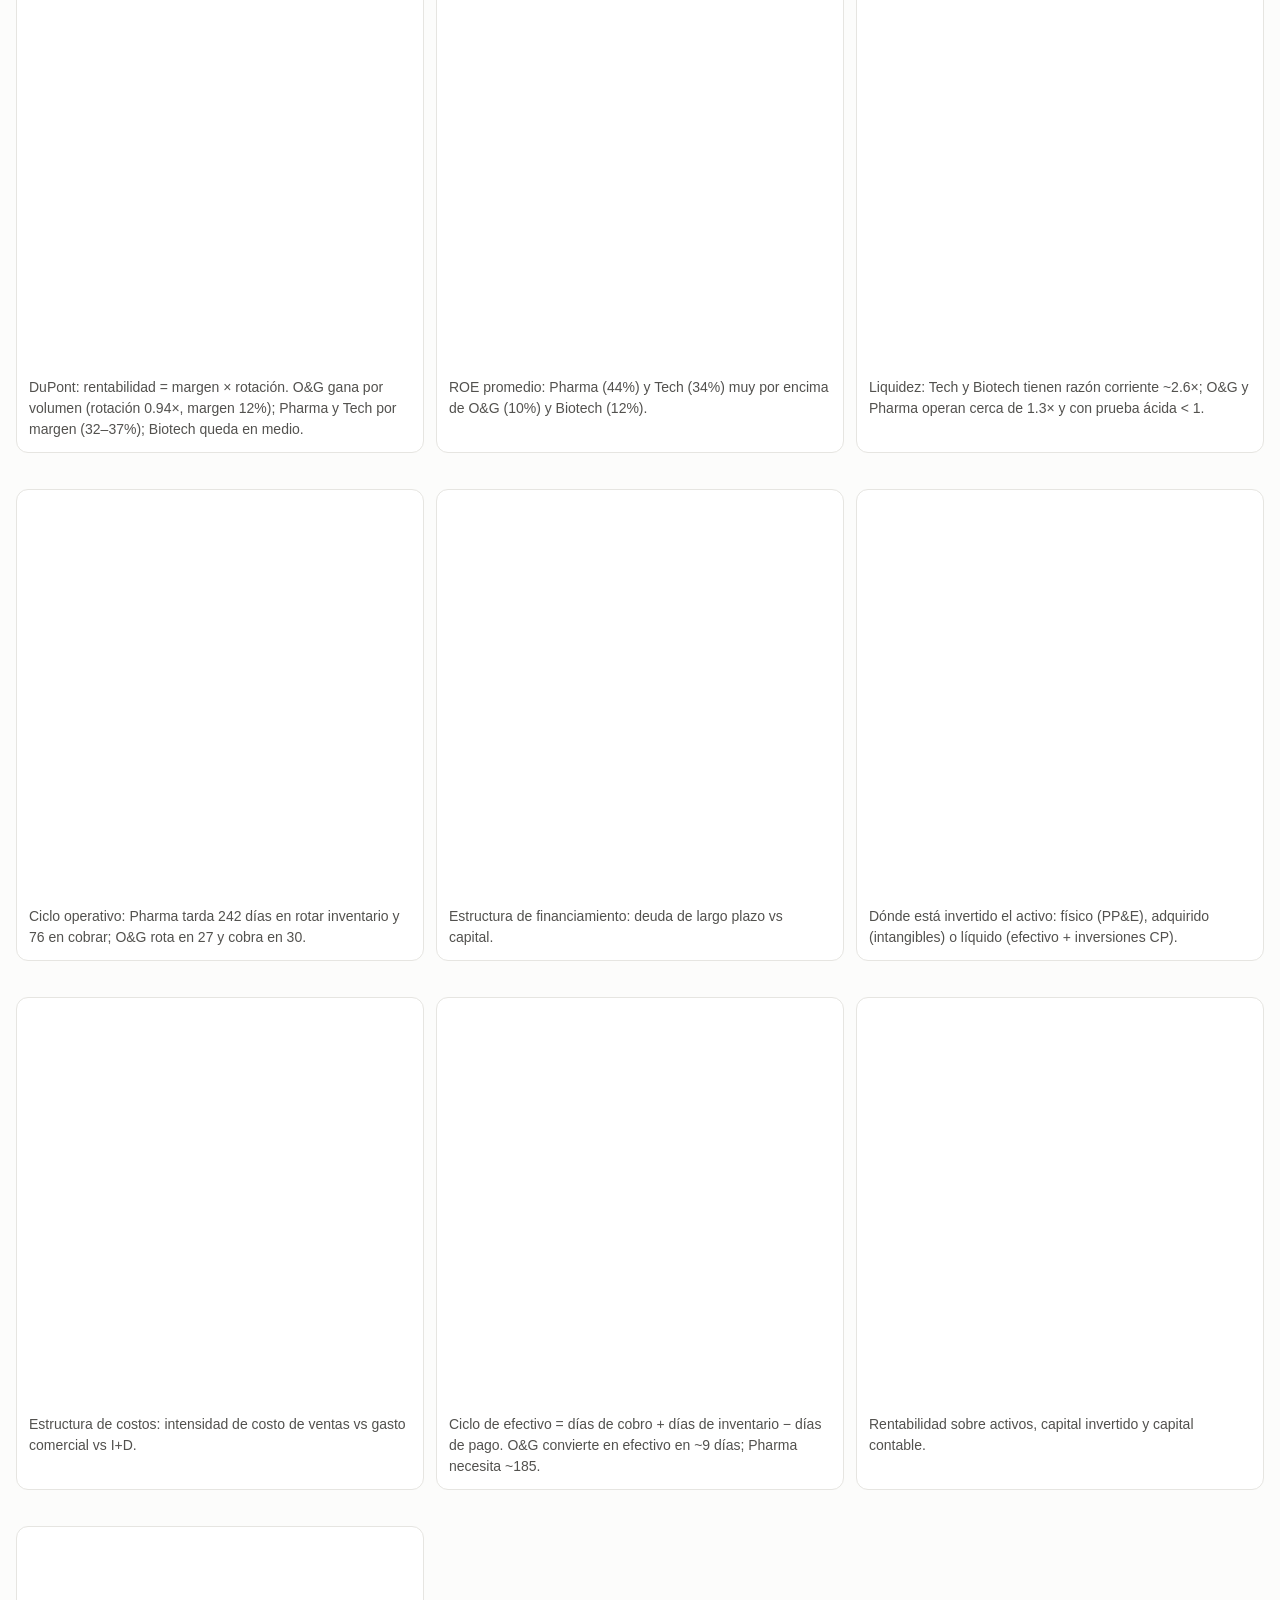
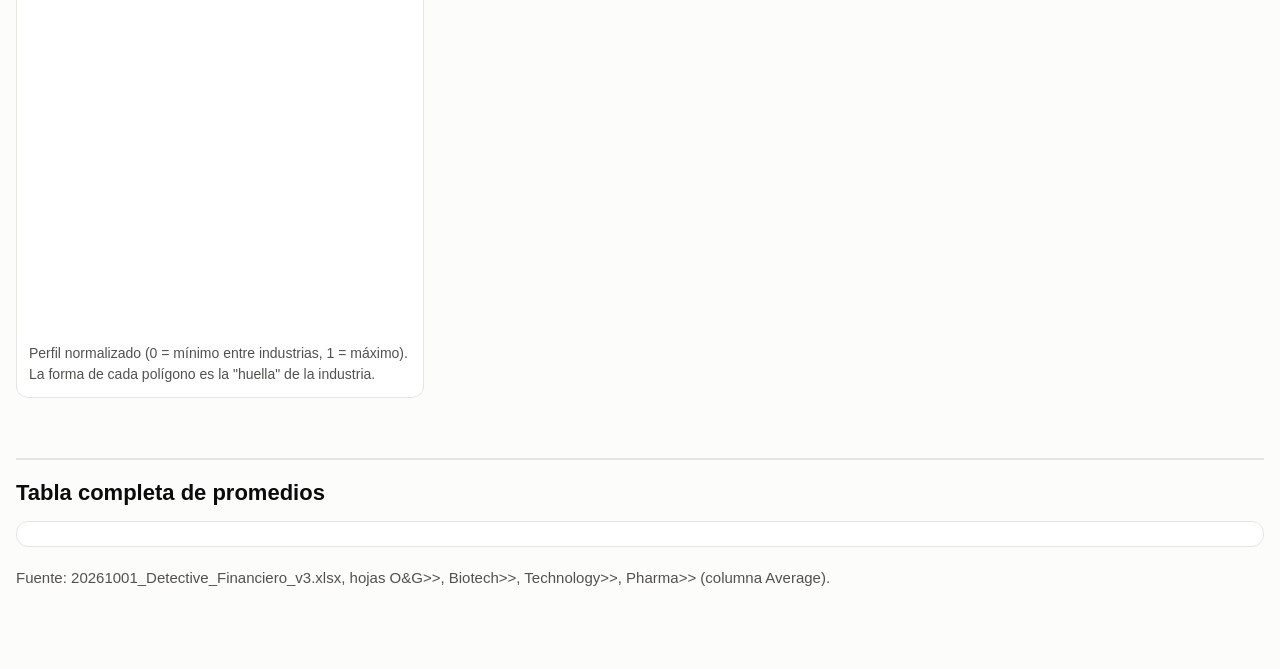
==== commit b597030c: "Add files via upload" ====
--- a/index.html
+++ b/index.html
@@ -25,7 +25,7 @@
 @media(max-width:600px){.grid2{grid-template-columns:1fr}}
 </style></head><body><div class="wrap">
 <h1>Comparativo de industrias · promedios por sector</h1>
-<p class="sub">Balance como % del total de activos · Estado de resultados como % de ingresos · Indicadores en sus unidades. Promedio simple de 3 empresas por industria (año 2025 / último reportado).</p>
+<p class="sub">Balance como % del total de activos · Estado de resultados como % de ingresos · Indicadores en sus unidades. Promedio simple de 4 empresas por industria (último año reportado).</p>
 <div class="chips" id="chips"></div>
 <div class="note" id="bionote"></div>
 <nav id="nav"></nav>
@@ -34,20 +34,22 @@
 <h2 id="radiografia">1. Radiografía de cada industria</h2>
 <p class="sub">Composición completa de un vistazo: cómo se reparte el activo, cómo se financia, y a dónde se va cada dólar de ingreso.</p>
 <div class="grid2">
- <div class="card"><div id="stack_assets" style="height:360px"></div><p class="insight">O&amp;G vive de PP&amp;E (72%); Biotech acumula caja e inversiones (52%); Pharma y Tech cargan intangibles (adquisiciones).</p></div>
- <div class="card"><div id="stack_liab" style="height:360px"></div><p class="insight">O&amp;G es la que menos se apalanca (57% capital); Pharma la que más (66% pasivos, 30% deuda LP).</p></div>
+ <div class="card"><div id="stack_assets" style="height:360px"></div><p class="insight">O&amp;G vive de PP&amp;E (66%); Biotech acumula efectivo (27%) y, en las CROs, intangibles; Pharma y Tech cargan intangibles por adquisiciones.</p></div>
+ <div class="card"><div id="stack_liab" style="height:360px"></div><p class="insight">Tech es la que menos se apalanca (61% capital); Pharma la que más (65% pasivos, 30% deuda LP).</p></div>
 </div>
-<div class="card"><div id="stack_income" style="height:420px"></div><p class="insight">Cada barra = 100% de ingresos (D&amp;A no se muestra porque ya está dentro del costo/gastos). O&amp;G gasta 74¢ de cada dólar en costo de ventas; Pharma solo 24¢ pero reinvierte ~40¢ en SG&amp;A + I+D; Tech es la que más margen neto deja (40¢). Biotech gasta más de lo que ingresa.</p></div>
+<div class="card"><div id="stack_income" style="height:420px"></div><p class="insight">Cada barra = 100% de ingresos (D&amp;A no se muestra porque ya está dentro del costo/gastos). O&amp;G gasta 79¢ de cada dólar en costo de ventas y le quedan 8¢ netos; Pharma solo 24¢ de costo pero reinvierte ~40¢ en SG&amp;A + I+D; Tech y Pharma son las que más utilidad neta dejan (~28¢).</p></div>
 
 <h2 id="clave">2. Indicadores clave para diferenciar las industrias</h2>
 <div class="grid2">
- <div class="card"><div id="dupont" style="height:400px"></div><p class="insight">DuPont: rentabilidad = margen × rotación. O&amp;G gana por volumen (alta rotación, bajo margen); Pharma y Tech por margen; Biotech aún no gana.</p></div>
- <div class="card"><div id="roe" style="height:400px"></div><p class="insight">ROE promedio. Tech (91%) refleja el efecto de márgenes altos + recompras que reducen capital (Apple 152%).</p></div>
- <div class="card"><div id="liq" style="height:400px"></div><p class="insight">Liquidez: Biotech nada en efectivo (razón corriente 3.9×); O&amp;G y Pharma operan justo arriba de 1×.</p></div>
- <div class="card"><div id="days" style="height:400px"></div><p class="insight">Ciclo operativo: Pharma tarda 263 días en rotar inventario y 77 en cobrar; O&amp;G rota en 27 y cobra en 37.</p></div>
+ <div class="card"><div id="dupont" style="height:400px"></div><p class="insight">DuPont: rentabilidad = margen × rotación. O&amp;G gana por volumen (rotación 0.94×, margen 12%); Pharma y Tech por margen (32–37%); Biotech queda en medio.</p></div>
+ <div class="card"><div id="roe" style="height:400px"></div><p class="insight">ROE promedio: Pharma (44%) y Tech (34%) muy por encima de O&amp;G (10%) y Biotech (12%).</p></div>
+ <div class="card"><div id="liq" style="height:400px"></div><p class="insight">Liquidez: Tech y Biotech tienen razón corriente ~2.6×; O&amp;G y Pharma operan cerca de 1.3× y con prueba ácida &lt; 1.</p></div>
+ <div class="card"><div id="days" style="height:400px"></div><p class="insight">Ciclo operativo: Pharma tarda 242 días en rotar inventario y 76 en cobrar; O&amp;G rota en 27 y cobra en 30.</p></div>
  <div class="card"><div id="lev" style="height:400px"></div><p class="insight">Estructura de financiamiento: deuda de largo plazo vs capital.</p></div>
  <div class="card"><div id="intens" style="height:400px"></div><p class="insight">Dónde está invertido el activo: físico (PP&amp;E), adquirido (intangibles) o líquido (efectivo + inversiones CP).</p></div>
  <div class="card"><div id="cost" style="height:400px"></div><p class="insight">Estructura de costos: intensidad de costo de ventas vs gasto comercial vs I+D.</p></div>
+ <div class="card"><div id="ccc" style="height:400px"></div><p class="insight">Ciclo de efectivo = días de cobro + días de inventario − días de pago. O&amp;G convierte en efectivo en ~9 días; Pharma necesita ~185.</p></div>
+ <div class="card"><div id="rent" style="height:400px"></div><p class="insight">Rentabilidad sobre activos, capital invertido y capital contable.</p></div>
  <div class="card"><div id="radar" style="height:400px"></div><p class="insight">Perfil normalizado (0 = mínimo entre industrias, 1 = máximo). La forma de cada polígono es la "huella" de la industria.</p></div>
 </div>
 
@@ -55,10 +57,10 @@
 
 <h2 id="tabla">Tabla completa de promedios</h2>
 <div class="card tbl"><table id="tbl"></table></div>
-<p class="sub" style="margin-top:20px">Fuente: 20260930_Detective_v2.xlsx, hojas O&amp;G&gt;&gt;, Biotech&gt;&gt;, Techonolgy&gt;&gt;, Pharma&gt;&gt; (columna Average).</p>
+<p class="sub" style="margin-top:20px">Fuente: 20261001_Detective_Financiero_v3.xlsx, hojas O&amp;G&gt;&gt;, Biotech&gt;&gt;, Technology&gt;&gt;, Pharma&gt;&gt; (columna Average).</p>
 </div>
 <script>
-const D = {"inds": ["O&G", "Biotech", "Tecnología", "Pharma"], "companies": {"O&G": ["Conoco", "Chevron", "Exxon"], "Biotech": ["IQVIA", "RVMD", "INSM"], "Tecnología": ["NVIDIA", "Apple", "Broadcom"], "Pharma": ["Eli Lilly", "J&J", "Merck"]}, "colors": {"O&G": "#2A78D6", "Biotech": "#EB6834", "Tecnología": "#1BAF7A", "Pharma": "#EDA100"}, "cats": [{"name": "Activos", "items": [{"key": "Cash & Cash Equivalents", "short": "Efectivo", "unit": "pct", "avg": [0.03216411242387035, 0.15150551212826083, 0.09051551608861436, 0.07256014356092678], "comp": {"O&G": [0.053280738730020746, 0.019422120168388825, 0.02378947837320148], "Biotech": [0.06612343040341971, 0.16298507969811127, 0.2254080262832515], "Tecnología": [0.07696167597064542, 0.10002755810166435, 0.0945573141935333], "Pharma": [0.06461822966677336, 0.04664424476682898, 0.10641795624917803]}}, {"key": "Short-Term Investments - Total", "short": "Inversiones CP", "unit": "pct", "avg": [0.001327180978464271, 0.369605097497016, 0.12081693211575391, 0.01839929221545343], "comp": {"O&G": [0.003969197713610904, 1.2345221781909311e-05, 0], "Biotech": [0.005376703179267967, 0.697355288361485, 0.406083300950295], "Tecnología": [0.3102212345767511, 0.05222956177051061, 0], "Pharma": [0.0009335324869305452, 0.054264344159429746, 0]}}, {"key": "Trade Accounts & Trade Notes Receivable - Net", "short": "Cuentas por cobrar", "unit": "pct", "avg": [0.06102263719614417, 0.058582404460881865, 0.11972001505855252, 0.11005467240547978], "comp": {"O&G": [0.04767137667194253, 0.05578497092700271, 0.07961156398948728], "Biotech": [0.11354528453112477, 0, 0.06220192885152083], "Tecnología": [0.20667377532459386, 0.11072511211136814, 0.041761157739695604], "Pharma": [0.15790035207510936, 0.08623061091310677, 0.08603305422822323]}}, {"key": "Inventories - Total", "short": "Inventarios", "unit": "pct", "avg": [0.034637641761208905, 0.01944012670599734, 0.03983545945713865, 0.08069248729519106], "comp": {"O&G": [0.01536013908593641, 0.02997111218103033, 0.058581674016659986], "Biotech": [0, 0, 0.05832038011799202], "Tecnología": [0.09032177131029293, 0.015916891446132262, 0.013267715614990766], "Pharma": [0.12219495714641346, 0.07123638371567692, 0.04864612102348282]}}, {"key": "Other Current Assets", "short": "Otros act. circulantes", "unit": "pct", "avg": [0.014872659720198763, 0.028298043208656226, 0.06723428562984367, 0.08221155863845303], "comp": {"O&G": [0.00709371078982114, 0.013792699035838178, 0.023731569334936968], "Biotech": [0.023644135720010687, 0.020964022238172654, 0.04028597166778534], "Tecnología": [0.03379001980268994, 0.1329608814138698, 0.03495195567297127], "Pharma": [0.14893844020057612, 0.02084734702073189, 0.07684888869405111]}}, {"key": "Total Current Assets", "short": "Total act. circulante", "unit": "pct", "avg": [0.14402423207988646, 0.6274311840008123, 0.43812220834990306, 0.3639181541155041], "comp": {"O&G": [0.12737516299133173, 0.11898324753404195, 0.18571428571428572], "Biotech": [0.20868955383382315, 0.8813043902977689, 0.7922996078708447], "Tecnología": [0.7179684769849732, 0.4118600048435451, 0.18453814322119094], "Pharma": [0.4945855115758028, 0.2792229305757743, 0.3179460201949352]}}, {"key": "Investments - Long-Term", "short": "Inversiones LP", "unit": "pct", "avg": [0.004450214819753538, 0.0012022441891530857, 0.08223418588586333, 0.009951800497842661], "comp": {"O&G": [0.01018542057914203, 0.002561633519746182, 0.0006035903603723997], "Biotech": [0.003606732567459257, 0, 0], "Tecnología": [0.030349190419440685, 0.21635336723814932, 0], "Pharma": [0.01346064938297948, 0.003338185834044476, 0.013056566276504027]}}, {"key": "Property, Plant & Equipment - Net - Total", "short": "PP&E neto", "unit": "pct", "avg": [0.7173790050566632, 0.053051714833014026, 0.08825559114468172, 0.18313090437472854], "comp": {"O&G": [0.77242719720516, 0.6968353023962075, 0.6828745155686222], "Biotech": [0.027484637990916376, 0.07019719601955396, 0.061473310488571735], "Tecnología": [0.07236494296646087, 0.1699110068171506, 0.022490823650433686], "Pharma": [0.23058252427184467, 0.12283017920787109, 0.19598000964446977]}}, {"key": "Intangible Assets - Total - Net", "short": "Intangibles", "unit": "pct", "avg": [0.004699414424980145, 0.28458049021000653, 0.27132526527074524, 0.3202879333695192], "comp": {"O&G": [0, 0.014098243274940435, 0], "Biotech": [0.7206118087095912, 0.029904311300440425, 0.10322535061998799], "Tecnología": [0.05371815664734187, 0, 0.7602576391648938], "Pharma": [0.11041466623990896, 0.4978414738215953, 0.3526076600470533]}}, {"key": "Other Non-Current Assets", "short": "Otros act. no circulantes", "unit": "pct", "avg": [0.12944713361871663, 0.033734366767014086, 0.12006274934880663, 0.12271120764240552], "comp": {"O&G": [0.09001221922436628, 0.1675215732750639, 0.13080760835671967], "Biotech": [0.039607266898209995, 0.018594102382236653, 0.04300173102059561], "Tecnología": [0.12559923298178333, 0.20187562110115492, 0.032713393963481635], "Pharma": [0.15095664852946405, 0.09676723056071482, 0.12040974383703769]}}, {"key": "Total Non-Current Assets", "short": "Total act. no circulante", "unit": "pct", "avg": [0.8559757679201135, 0.37256881599918773, 0.5618777916500969, 0.6360818458844958], "comp": {"O&G": [0.8726248370086682, 0.881016752465958, 0.8142857142857143], "Biotech": [0.7913104461661769, 0.11869560970223104, 0.20770039212915534], "Tecnología": [0.28203152301502676, 0.5881399951564549, 0.8154618567788091], "Pharma": [0.5054144884241971, 0.7207770694242257, 0.6820539798050648]}}, {"key": "Total Assets", "short": "Total activos", "unit": "pct", "avg": [1, 1, 1, 1], "comp": {"O&G": [1, 1, 1], "Biotech": [1, 1, 1], "Tecnología": [1, 1, 1], "Pharma": [1, 1, 1]}}]}, {"name": "Pasivos", "items": [{"key": "Trade Accounts & Trade Notes Payable - Short-Term", "short": "Cuentas por pagar", "unit": "pct", "avg": [0.06359585333734526, 0.030543089513492508, 0.086708055748479, 0.046731251779667644], "comp": {"O&G": [0.05099270946948884, 0.059503968988802884, 0.08029088155374405], "Biotech": [0.026048624098316858, 0.027445200912291728, 0.03813544352986894], "Tecnología": [0.05654071200078852, 0.1944655537647429, 0.009117901479905547], "Pharma": [0.047823535687613355, 0.06019276140755986, 0.03217745824382973]}}, {"key": "Short-Term Debt & Current Portion of Long-Term Debt", "short": "Deuda CP", "unit": "pct", "avg": [0.010700152640732359, 0.02104257547874885, 0.02550306370738784, 0.025365396113037064], "comp": {"O&G": [0.00836483815678331, 0.0030153204202313494, 0.020720299345182415], "Biotech": [0.061648410366016565, 0, 0.0014793160702299786], "Tecnología": [0, 0.05808635428584154, 0.01842283683632198], "Pharma": [0.014536434439347061, 0.042643441594297476, 0.01891631230546666]}}, {"key": "Other Current Liabilities", "short": "Otros pas. circulantes", "unit": "pct", "avg": [0.04647772984806531, 0.15136307330624124, 0.13144854158724492, 0.19186224629412937], "comp": {"O&G": [0.038822690033541364, 0.04052319049911732, 0.06008730901153726], "Biotech": [0.1907560780122896, 0.09590105796959876, 0.1674320839368354], "Tecnología": [0.10516930851874087, 0.20850626738039366, 0.08067004886260024], "Pharma": [0.2508446246310324, 0.1688670247477536, 0.15587508950360207]}}, {"key": "Total Current Liabilities", "short": "Total pas. circulante", "unit": "pct", "avg": [0.12077373582614293, 0.20294873829848262, 0.24365966104311174, 0.2639588941868341], "comp": {"O&G": [0.09818023765981351, 0.10304247990815155, 0.16109848991046372], "Biotech": [0.278453112476623, 0.12334625888189049, 0.20704684353693434], "Tecnología": [0.1617100205195294, 0.4610581754309781, 0.10821078717882776], "Pharma": [0.31320459475799284, 0.271703227749611, 0.20696886005289847]}}, {"key": "Debt - Long-Term - Total", "short": "Deuda LP", "unit": "pct", "avg": [0.12772609728614584, 0.30157080015147386, 0.2193603431838962, 0.3009651953273889], "comp": {"O&G": [0.18389522630167543, 0.12277631692653358, 0.07650674863022852], "Biotech": [0.4707453913972749, 0.11401523034516735, 0.3199517787119794], "Tecnología": [0.07583265382926677, 0.21996375692084144, 0.3622846188015804], "Pharma": [0.3633486254845478, 0.19797198935796395, 0.34157497113965485]}}, {"key": "Other Non-Current Liabilities", "short": "Otros pas. no circulantes", "unit": "pct", "avg": [0.17956399888167227, 0.08195455125468609, 0.07324938105816307, 0.09173444989834124], "comp": {"O&G": [0.18907814563019215, 0.18106736787526387, 0.16854648313956078], "Biotech": [0.029388191290408764, 0.06979796220869736, 0.14667750026495216], "Tecnología": [0.05164828272148099, 0.11373145047475093, 0.054368409978257315], "Pharma": [0.08752978413172588, 0.1209879022137443, 0.06668566334955357]}}, {"key": "Total Non-Current Liabilities", "short": "Total pas. no circulante", "unit": "pct", "avg": [0.30729009616781816, 0.38352535140616, 0.2926097242420593, 0.3926996452257301], "comp": {"O&G": [0.3729733719318676, 0.30384368480179746, 0.2450532317697893], "Biotech": [0.5001335826876837, 0.1838131925538647, 0.4666292789769315], "Tecnología": [0.12748093655074774, 0.3336952073955924, 0.41665302877983773], "Pharma": [0.4508784096162737, 0.31895989157170823, 0.4082606344892084]}}, {"key": "Total Liabilities", "short": "Total pasivos", "unit": "pct", "avg": [0.4280638319939611, 0.5864740897046424, 0.5362693852851711, 0.6566585394125642], "comp": {"O&G": [0.47115360959168107, 0.40688616470994904, 0.40615172168025304], "Biotech": [0.7785866951643067, 0.3071594514357552, 0.6736761225138658], "Tecnología": [0.28919095707027714, 0.7947533828265705, 0.5248638159586655], "Pharma": [0.7640830043742665, 0.5906631193213192, 0.6152294945421068]}}]}, {"name": "Capital", "items": [{"key": "Common Equity - Total", "short": "Capital común", "unit": "pct", "avg": [0.56067029305045, 0.4121121601840385, 0.46373061471482896, 0.34320507414619644], "comp": {"O&G": [0.5288463904083189, 0.5754416503092478, 0.5777228384337832], "Biotech": [0.21717205450173657, 0.6928405485642447, 0.3263238774861342], "Tecnología": [0.7108090429297228, 0.20524661717342954, 0.4751361840413345], "Pharma": [0.23591699562573348, 0.4093368806786808, 0.38436134613417505]}}, {"key": "Other Shareholders' Equity", "short": "Otro capital", "unit": "pct", "avg": [0.011265874955588973, 0.0014137501113189064, 0, 0.00013638644123936306], "comp": {"O&G": [0, 0.01767218498080318, 0.01612543988596374], "Biotech": [0.004241250333956719, 0, 0], "Tecnología": [0, 0, 0], "Pharma": [0, 0, 0.0004091593237180892]}}, {"key": "Total Shareholders' Equity - including Minority Interest & Hybrid Debt", "short": "Total capital", "unit": "pct", "avg": [0.571936168006039, 0.4135259102953574, 0.46373061471482896, 0.3433414605874358], "comp": {"O&G": [0.5288463904083189, 0.593113835290051, 0.593848278319747], "Biotech": [0.2214133048356933, 0.6928405485642447, 0.3263238774861342], "Tecnología": [0.7108090429297228, 0.20524661717342954, 0.4751361840413345], "Pharma": [0.23591699562573348, 0.4093368806786808, 0.3847705054578931]}}, {"key": "Total Liabilities & Equity", "short": "Pasivo + Capital", "unit": "pct", "avg": [1, 1, 1, 1], "comp": {"O&G": [1, 1, 1], "Biotech": [1, 1, 1], "Tecnología": [1, 1, 1], "Pharma": [1, 1, 1]}}]}, {"name": "Ingresos", "items": [{"key": "Revenue from Business Activities - Total", "short": "Ingresos", "unit": "pct", "avg": [1, 1.0, 1, 1], "comp": {"O&G": [1, 1, 1], "Biotech": [1, null, 1], "Tecnología": [1, 1, 1], "Pharma": [1, 1, 1]}}, {"key": "Cost of Sales", "short": "Costo de ventas", "unit": "pct", "avg": [0.7372117253438302, 0.47492067253168535, 0.3779990134524258, 0.2396572543003875], "comp": {"O&G": [0.7454872421281216, 0.6918159538474885, 0.7743319800558806], "Biotech": [0.7372164316370325, null, 0.2126249134263381], "Tecnología": [0.2501130294183008, 0.5309483589283955, 0.3529356520105812], "Pharma": [0.1695638165666856, 0.32024672746382427, 0.22916121887065266]}}, {"key": "Gross Profit - Industrials/Property - Total", "short": "Utilidad bruta", "unit": "pct", "avg": [0.2627882746561698, 0.5250793274683148, 0.6220009865475742, 0.7603427456996125], "comp": {"O&G": [0.2545127578718784, 0.3081840461525115, 0.22566801994411942], "Biotech": [0.2627835683629675, null, 0.787375086573662], "Tecnología": [0.7498869705816992, 0.4690516410716045, 0.6470643479894188], "Pharma": [0.8304361834333144, 0.6797532725361757, 0.7708387811293473]}}]}, {"name": "Gastos", "items": [{"key": "Selling, General & Administrative Expenses excluding Research & Development Expenses", "short": "SG&A", "unit": "pct", "avg": [0.07509331387105732, 0.6394038458431428, 0.05299590512640718, 0.19553781516547733], "comp": {"O&G": [0.05437364277958741, 0.05953413724299471, 0.11137216159058984], "Biotech": [0.12256284488044145, null, 1.1562448468058442], "Tecnología": [0.026751572833091947, 0.06632288945864702, 0.06591325308748258], "Pharma": [0.1702081958913147, 0.251356257896022, 0.16504899170909537]}}, {"key": "Research & Development Expense - Supplemental", "short": "I+D", "unit": "pct", "avg": [0.0024765804783266564, 0.6357722370634215, 0.11793329208267563, 0.1963167752220003], "comp": {"O&G": [0.0013232899022801302, 0.002315216448338683, 0.0037912350843611552], "Biotech": [0, null, 1.271544474126843], "Tecnología": [0.0989601293516326, 0.08302075398703868, 0.1718189929093556], "Pharma": [0.20462112029948296, 0.1556909749132101, 0.2286382304533079]}}, {"key": "Other (operativo)", "short": "Otros gastos operativos", "unit": "pct", "avg": [0.044066281509031996, 0.0, 0, -0.005152541413197725], "comp": {"O&G": [-0.0035118078175895764, 0.14456818773314825, -0.008857535388462666], "Biotech": [0, null, 0], "Tecnología": [0, 0, 0], "Pharma": [0, -0.015457624239593177, 0]}}, {"key": "Operating Expenses - Total", "short": "Total gastos operativos", "unit": "pct", "avg": [0.8588479012022462, 1.7500967554382496, 0.5489282106615087, 0.6263593032746674], "comp": {"O&G": [0.7976723669923995, 0.8982334952719702, 0.8806378413423689], "Biotech": [0.859779276517474, null, 2.6404142343590253], "Tecnología": [0.3758247316030254, 0.6802920023740812, 0.5906678980074194], "Pharma": [0.5443931327574832, 0.7118363360334632, 0.6228484410330559]}}, {"key": "Depreciation, Depletion & Amortization - Total", "short": "Depreciación y amortización", "unit": "pct", "avg": [0.12489874721673816, 0.05086814089447288, 0.05998909366257502, 0.0667340550435873], "comp": {"O&G": [0.19510043431053203, 0.1050739567970851, 0.07452185054259737], "Biotech": [0.07014101778050276, null, 0.031595264008442994], "Tecnología": [0.014506080599554013, 0.028109313462818475, 0.13735188692535258], "Pharma": [0.030638702649626412, 0.07965560073466181, 0.08990786174647368]}}, {"key": "Interest Expense - Net of (Interest Income)", "short": "Gasto por intereses (neto)", "unit": "pct", "avg": [0.005431975414099857, 0.08493429925790363, 0.011006708091181282, 0.009475458164418348], "comp": {"O&G": [0.009229098805646038, 0.005205170469332871, 0.001861656967320665], "Biotech": [0.04193746167995095, null, 0.12793113683585633], "Tecnología": [-0.01179337456033472, 0, 0.044813498833878564], "Pharma": [0.013731416560548644, -0.000902402513987239, 0.015597360446693636]}}, {"key": "Other (no operativo)", "short": "Otros (no operativos)", "unit": "pct", "avg": [0.01400240354312833, -0.16476713370896265, -0.0005325354010495735, -0.009257426900873257], "comp": {"O&G": [0.02161373507057546, 0.010486249674676845, 0.009907225884132693], "Biotech": [-0.0007357449417535254, null, -0.32879852247617175], "Tecnología": [0.007923553798171605, -0.000771336093483051, -0.008749823907837274], "Pharma": [-0.047101060157412666, 0.056830125380866944, -0.03750134592607405]}}]}, {"name": "Utilidad e Impuestos", "items": [{"key": "Earnings before Interest & Taxes (EBIT)", "short": "EBIT", "unit": "pct", "avg": [0.14115209879775378, -0.7500967554382495, 0.4510717893384914, 0.3736406967253325], "comp": {"O&G": [0.20232763300760043, 0.10176650472802984, 0.1193621586576311], "Biotech": [0.14022072348252607, null, -1.6404142343590251], "Tecnología": [0.6241752683969747, 0.31970799762591884, 0.40933210199258063], "Pharma": [0.45560686724251676, 0.2881636639665368, 0.3771515589669441]}}, {"key": "Earnings before Interest, Taxes, Depreciation & Amortization (EBITDA)", "short": "EBITDA", "unit": "pct", "avg": [0.26605084601449197, -0.6992203694331274, 0.5110608830010664, 0.4403747517689198], "comp": {"O&G": [0.39742806731813246, 0.20684046152511495, 0.19388400920022847], "Biotech": [0.2103617412630288, null, -1.6088024801292835], "Tecnología": [0.6386813489965286, 0.3478173110887373, 0.5466839889179332], "Pharma": [0.4862455698921432, 0.3678192647011986, 0.4670594207134177]}}, {"key": "Income before Taxes", "short": "Utilidad antes de impuestos", "unit": "pct", "avg": [0.14972252692678228, -0.9997981884051158, 0.4395325458462605, 0.354907811660041], "comp": {"O&G": [0.21471226927252987, 0.10704758393337382, 0.12740772757444313], "Biotech": [0.09754751686082158, null, -2.097143893671053], "Tecnología": [0.6438921967554809, 0.3189366615324358, 0.3557687792508648], "Pharma": [0.39477439052455543, 0.345896191861391, 0.3240528525941764]}}, {"key": "Income Taxes", "short": "Impuestos", "unit": "pct", "avg": [0.05368244871991933, 0.01187261254505263, 0.04338388866368013, 0.05731805442290681], "comp": {"O&G": [0.08597991313789359, 0.03935325756918539, 0.03571417545267903], "Biotech": [0.015450643776824034, null, 0.008294581313281224], "Tecnología": [0.08541192517835659, 0.05095383757728379, -0.006214096764599997], "Pharma": [0.07810797956396999, 0.05071502128608283, 0.04313116241866761]}}, {"key": "Other (después de impuestos)", "short": "Otros (después de impuestos)", "unit": "pct", "avg": [0.0010449500318143762, 0.0006437768240343348, 0.0003892724210101379, -0.003584979425009788], "comp": {"O&G": [0.0067861020629750276, -0.0010085017784332436, -0.0026427501890986553], "Biotech": [0.0012875536480686696, null, 0], "Tecnología": [0, 0.0011678172630304137, 0], "Pharma": [0, -0.010616500164555752, -0.00013843811047361217]}}, {"key": "Net Income after Minority Interest", "short": "Utilidad neta", "unit": "pct", "avg": [0.09708502823867732, -1.011027024126134, 0.3965379296035905, 0.29400477781212436], "comp": {"O&G": [0.1355184581976113, 0.06668582458575519, 0.08905080193266544], "Biotech": [0.08338442673206621, null, -2.1054384749843345], "Tecnología": [0.5584802715771244, 0.2691506412181824, 0.3619828760154648], "Pharma": [0.31666641096058545, 0.2845646704107524, 0.2807832520650351]}}]}, {"name": "Indicadores", "items": [{"key": "ROE", "short": "ROE", "unit": "pct", "avg": [0.10034501994690714, -0.7373738747706317, 0.9074464256999316, 0.4845137339953425], "comp": {"O&G": [0.12386992727216338, 0.06596406543309198, 0.11120106713546606], "Biotech": [0.20913424573273873, -0.6934959847974008, -1.7277598852472327], "Tecnología": [0.9187288060811577, 1.5191298333175105, 0.2844806377011268], "Pharma": [0.7778405879027699, 0.3287059746885117, 0.34699463939474584]}}, {"key": "Margen operacional", "short": "Margen operacional", "unit": "pct", "avg": [0.14115209879775378, -0.5000645036254997, 0.4510717893384914, 0.3736406967253325], "comp": {"O&G": [0.20232763300760043, 0.10176650472802984, 0.1193621586576311], "Biotech": [0.14022072348252607, 0, -1.6404142343590251], "Tecnología": [0.6241752683969747, 0.31970799762591884, 0.40933210199258063], "Pharma": [0.45560686724251676, 0.2881636639665368, 0.3771515589669441]}}, {"key": "Prueba Acida", "short": "Prueba ácida", "unit": "x", "avg": [0.8134982621918138, 3.6633221782572156, 1.8341644294925914, 0.77735211301002], "comp": {"O&G": [1.0686602071500166, 0.7299847245934046, 0.64184985483202], "Biotech": [0.6645478532022068, 6.975001721644515, 3.3504169599249254], "Tecnología": [3.672355516152269, 0.5703883934770665, 1.259749378848439], "Pharma": [0.7134381741796298, 0.6887632561061228, 0.9298549087443075]}}, {"key": "Razon corriente", "short": "Razón corriente", "unit": "x", "avg": [1.2016203691798042, 3.9070303810922886, 2.3461675094869814, 1.380997192779182], "comp": {"O&G": [1.297360507851654, 1.1547009315002845, 1.1527996681874741], "Biotech": [0.7494603022307508, 7.144962468149576, 3.8266683728965387], "Tecnología": [4.439851498864077, 0.8932929222186667, 1.7053581073782003], "Pharma": [1.5791132054047916, 1.027676163027011, 1.5362022099057437]}}, {"key": "Días de inventario", "short": "Días de inventario", "unit": "días", "avg": [27.204884008776705, 124.62010754356038, 52.97185329935766, 262.9128250629329], "comp": {"O&G": [15.557894497291885, 27.77985469422304, 38.276902834815196], "Biotech": [0, 0, 373.86032263068114], "Tecnología": [112.72404179049603, 9.445465242577843, 36.746052864999115], "Pharma": [453.90517553384007, 171.71274656058347, 163.12055309437508]}}, {"key": "Días de cuentas por cobrar", "short": "Días de cuentas por cobrar", "unit": "días", "avg": [37.348743359509335, 53.62364942543089, 46.74022637255581, 77.37681652985073], "comp": {"O&G": [35.99594530401737, 35.771314088661406, 40.278970685849245], "Biotech": [76.08828939301043, 0, 84.78265888328222], "Tecnología": [64.51278573453796, 34.88699085209811, 40.82090253103135], "Pharma": [99.4553460470397, 66.56513753675964, 66.10996600575287]}}, {"key": "Rotación de activos totales", "short": "Rotación de activos totales", "unit": "x", "avg": [0.4375910812390024, 0.15282925744665085, 0.34644161409818014, 0.11951169220329481], "comp": {"O&G": [0.3603605081229139, 0.3937909707047887, 0.5586217648893046], "Biotech": [0.40154955917713064, 0, 0.05693821316282189], "Tecnología": [0.29246153708300104, 0.6150745599750586, 0.13178874523648096], "Pharma": [0.09826096233863224, 0.15142312132925054, 0.10885099294200166]}}, {"key": "Rotación de activos fijos netos", "short": "Rotación de activos fijos netos", "unit": "x", "avg": [0.616562667092074, 5.178730037392915, 4.50704298630628, 0.7381151583643873], "comp": {"O&G": [0.46653006189682444, 0.5651134053493841, 0.8180445340300133], "Biotech": [14.60996354799514, 0, 0.926226564183607], "Tecnología": [4.0414809311540365, 3.619980668097446, 5.85966735966736], "Pharma": [0.42614227877385774, 1.23278433936818, 0.555418856951124]}}]}], "bio_no_rev": ["RVMD"]};
+const D = {"inds": ["O&G", "Biotech", "Tecnología", "Pharma"], "companies": {"O&G": ["Conoco", "Chevron", "Exxon", "Valero"], "Biotech": ["IQVIA", "Argenx", "Beone", "ICON"], "Tecnología": ["NVIDIA", "Intel", "Broadcom", "Micron"], "Pharma": ["Eli Lilly", "J&J", "Merck", "Roche"]}, "colors": {"O&G": "#2A78D6", "Biotech": "#EB6834", "Tecnología": "#1BAF7A", "Pharma": "#EDA100"}, "cats": [{"name": "Activos", "items": [{"key": "Cash & Cash Equivalents", "short": "Efectivo", "unit": "pct", "avg": [0.04433416247200361, 0.26583922017857226, 0.0888601340527625, 0.0682776864315827], "comp": {"O&G": [0.053280738730020746, 0.019422120168388825, 0.02378947837320148, 0.08084431261640339], "Biotech": [0.06612343040341971, 0.4020977369916466, 0.5553509342901142, 0.03978477902910855], "Tecnología": [0.07696167597064542, 0.06746945783218007, 0.0945573141935333, 0.11645208821469118], "Pharma": [0.06461822966677336, 0.04664424476682898, 0.10641795624917803, 0.05543031504355043]}}, {"key": "Short-Term Investments - Total", "short": "Inversiones CP", "unit": "pct", "avg": [0.0009953857338482032, 0.028661458802732742, 0.10693764514022133, 0.03836178759989138], "comp": {"O&G": [0.003969197713610904, 1.2345221781909311e-05, 0, 0], "Biotech": [0.005376703179267967, 0.109269132031663, 0, 0], "Tecnología": [0.3102212345767511, 0.10949775101807226, 0, 0.008031594966061982], "Pharma": [0.0009335324869305452, 0.054264344159429746, 0, 0.09824927375320522]}}, {"key": "Trade Accounts & Trade Notes Receivable - Net", "short": "Cuentas por cobrar", "unit": "pct", "avg": [0.05858859616295623, 0.12034976508952197, 0.08827602004569303, 0.11083459439478575], "comp": {"O&G": [0.04767137667194253, 0.05578497092700271, 0.07961156398948728, 0.05128647306339243], "Biotech": [0.11354528453112477, 0.17155628036933251, 0.10564481954724697, 0.0906526759103836], "Tecnología": [0.20667377532459386, 0.018157395626900757, 0.041761157739695604, 0.08651175149158193], "Pharma": [0.15790035207510936, 0.08623061091310677, 0.08603305422822323, 0.11317436036270367]}}, {"key": "Inventories - Total", "short": "Inventarios", "unit": "pct", "avg": [0.05870482992751495, 0.0322037930930958, 0.06486190250969805, 0.07908634677485081], "comp": {"O&G": [0.01536013908593641, 0.02997111218103033, 0.058581674016659986, 0.13090639442643306], "Biotech": [0, 0.0545372459456689, 0.07427792642671431, 0], "Tecnología": [0.09032177131029293, 0.05494988861509065, 0.013267715614990766, 0.10090823449841783], "Pharma": [0.12219495714641346, 0.07123638371567692, 0.04864612102348282, 0.07426792521383006]}}, {"key": "Other Current Assets", "short": "Otros act. circulantes", "unit": "pct", "avg": [0.04545900606834456, 0.047883613226106986, 0.03907997486109791, 0.07252479464740656], "comp": {"O&G": [0.00709371078982114, 0.013792699035838178, 0.023731569334936968, 0.13721804511278196], "Biotech": [0.023644135720010687, 0.05712054674300256, 0.02598133740079159, 0.08478843304062313], "Tecnología": [0.03379001980268994, 0.05115192334069593, 0.03495195567297127, 0.03642600062803449], "Pharma": [0.14893844020057612, 0.02084734702073189, 0.07684888869405111, 0.04346450267426718]}}, {"key": "Total Current Assets", "short": "Total act. circulante", "unit": "pct", "avg": [0.20808198036466757, 0.49493785039002974, 0.38801567660947284, 0.3690852098485172], "comp": {"O&G": [0.12737516299133173, 0.11898324753404195, 0.18571428571428572, 0.40025522521901086], "Biotech": [0.20868955383382315, 0.7945809420813135, 0.761255017664867, 0.21522588798011527], "Tecnología": [0.7179684769849732, 0.3012264164329397, 0.18453814322119094, 0.34832966979878743], "Pharma": [0.4945855115758028, 0.2792229305757743, 0.3179460201949352, 0.3845863770475565]}}, {"key": "Investments - Long-Term", "short": "Inversiones LP", "unit": "pct", "avg": [0.003337661114815153, 0.004142382007948735, 0.022570739135575304, 0.008821813667618417], "comp": {"O&G": [0.01018542057914203, 0.002561633519746182, 0.0006035903603723997, 0], "Biotech": [0.003606732567459257, 0.005430344743391736, 0.00753245072094395, 0], "Tecnología": [0.030349190419440685, 0.04025937785261246, 0, 0.019674388270248075], "Pharma": [0.01346064938297948, 0.003338185834044476, 0.013056566276504027, 0.005431853176945686]}}, {"key": "Property, Plant & Equipment - Net - Total", "short": "PP&E neto", "unit": "pct", "avg": [0.6617193265661747, 0.07096751807864184, 0.2917523881441353, 0.19428293333743374], "comp": {"O&G": [0.77242719720516, 0.6968353023962075, 0.6828745155686222, 0.49474029109470924], "Biotech": [0.027484637990916376, 0.005557033592124099, 0.2185802893545515, 0.03224811137697536], "Tecnología": [0.07236494296646087, 0.5005699312771663, 0.022490823650433686, 0.5715838546824803], "Pharma": [0.23058252427184467, 0.12283017920787109, 0.19598000964446977, 0.2277390202255494]}}, {"key": "Intangible Assets - Total - Net", "short": "Intangibles", "unit": "pct", "avg": [0.005175764516051794, 0.3739669808967033, 0.2398860047792677, 0.3067805019452783], "comp": {"O&G": [0, 0.014098243274940435, 0, 0.0066048147892667445], "Biotech": [0.7206118087095912, 0.03133821430915995, 0.0076570145947338795, 0.7362608859733284], "Tecnología": [0.05371815664734187, 0.1262078522813805, 0.7602576391648938, 0.019360371023454673], "Pharma": [0.11041466623990896, 0.4978414738215953, 0.3526076600470533, 0.2662582076725556]}}, {"key": "Other Non-Current Assets", "short": "Otros act. no circulantes", "unit": "pct", "avg": [0.12168526743829076, 0.055985268626676306, 0.057775191331548896, 0.12102954120115236], "comp": {"O&G": [0.09001221922436628, 0.1675215732750639, 0.13080760835671967, 0.09839966889701318], "Biotech": [0.039607266898209995, 0.1630934652740107, 0.004975227664903641, 0.016265114669580923], "Tecnología": [0.12559923298178333, 0.031736422155901035, 0.032713393963481635, 0.04105171622502959], "Pharma": [0.15095664852946405, 0.09676723056071482, 0.12040974383703769, 0.11598454187739285]}}, {"key": "Total Non-Current Assets", "short": "Total act. no circulante", "unit": "pct", "avg": [0.7919180196353324, 0.5050621496099703, 0.6119843233905271, 0.6309147901514828], "comp": {"O&G": [0.8726248370086682, 0.881016752465958, 0.8142857142857143, 0.5997447747809892], "Biotech": [0.7913104461661769, 0.20541905791868648, 0.238744982335133, 0.7847741120198847], "Tecnología": [0.28203152301502676, 0.6987735835670603, 0.8154618567788091, 0.6516703302012126], "Pharma": [0.5054144884241971, 0.7207770694242257, 0.6820539798050648, 0.6154136229524435]}}, {"key": "Total Assets", "short": "Total activos", "unit": "pct", "avg": [1, 1, 1, 1], "comp": {"O&G": [1, 1, 1, 1], "Biotech": [1, 1, 1, 1], "Tecnología": [1, 1, 1, 1], "Pharma": [1, 1, 1, 1]}}]}, {"name": "Pasivos", "items": [{"key": "Trade Accounts & Trade Notes Payable - Short-Term", "short": "Cuentas por pagar", "unit": "pct", "avg": [0.09140851999542117, 0.04004856923309574, 0.03848615129913138, 0.04556698962828202], "comp": {"O&G": [0.05099270946948884, 0.059503968988802884, 0.08029088155374405, 0.1748465199696489], "Biotech": [0.026048624098316858, 0.06383620744262435, 0.058501056961105545, 0.011808388430336225], "Tecnología": [0.05654071200078852, 0.04673909444778152, 0.009117901479905547, 0.04154689726804995], "Pharma": [0.047823535687613355, 0.06019276140755986, 0.03217745824382973, 0.04207420317412513]}}, {"key": "Short-Term Debt & Current Portion of Long-Term Debt", "short": "Deuda CP", "unit": "pct", "avg": [0.012116478210976254, 0.027344936685773837, 0.009364977249619193, 0.030237708289930096], "comp": {"O&G": [0.00836483815678331, 0.0030153204202313494, 0.020720299345182415, 0.01636545492170794], "Biotech": [0.061648410366016565, 0.0012473093016104457, 0.013923065932146884, 0.03256096114332145], "Tecnología": [0, 0.012273623769681549, 0.01842283683632198, 0.006763448392473248], "Pharma": [0.014536434439347061, 0.042643441594297476, 0.01891631230546666, 0.0448546448206092]}}, {"key": "Other Current Liabilities", "short": "Otros pas. circulantes", "unit": "pct", "avg": [0.04788254378185501, 0.14517892689995515, 0.09154847045010282, 0.1916782872447408], "comp": {"O&G": [0.038822690033541364, 0.04052319049911732, 0.06008730901153726, 0.05209698558322411], "Biotech": [0.1907560780122896, 0.08696498435392717, 0.15091523916874372, 0.15207940606486006], "Tecnología": [0.10516930851874087, 0.09032819528068524, 0.08067004886260024, 0.09002632913838499], "Pharma": [0.2508446246310324, 0.1688670247477536, 0.15587508950360207, 0.19112641009657516]}}, {"key": "Total Current Liabilities", "short": "Total pas. circulante", "unit": "pct", "avg": [0.15140754198825243, 0.2125724328188247, 0.1393995989988534, 0.267482985162953], "comp": {"O&G": [0.09818023765981351, 0.10304247990815155, 0.16109848991046372, 0.24330896047458095], "Biotech": [0.278453112476623, 0.15204850109816198, 0.22333936206199617, 0.19644875563851774], "Tecnología": [0.1617100205195294, 0.14934091349814832, 0.10821078717882776, 0.13833667479890818], "Pharma": [0.31320459475799284, 0.271703227749611, 0.20696886005289847, 0.2780552580913095]}}, {"key": "Debt - Long-Term - Total", "short": "Deuda LP", "unit": "pct", "avg": [0.13748423289425, 0.21819869166554465, 0.20402456081436543, 0.29690847399783493], "comp": {"O&G": [0.18389522630167543, 0.12277631692653358, 0.07650674863022852, 0.16675863971856247], "Biotech": [0.4707453913972749, 0.004184187158587949, 0.2213035975756451, 0.17656159053067064], "Tecnología": [0.07583265382926677, 0.208689441845726, 0.3622846188015804, 0.16929152878088843], "Pharma": [0.3633486254845478, 0.19797198935796395, 0.34157497113965485, 0.28473831000917293]}}, {"key": "Other Non-Current Liabilities", "short": "Otros pas. no circulantes", "unit": "pct", "avg": [0.16745564384636147, 0.027724485041706402, 0.047132057099841695, 0.08406352661121318], "comp": {"O&G": [0.18907814563019215, 0.18106736787526387, 0.16854648313956078, 0.13113057874042905], "Biotech": [0.029388191290408764, 0.0003558804932572743, 0.01922313664046346, 0.061930731742696116], "Tecnología": [0.05164828272148099, 0.044322207454984885, 0.054368409978257315, 0.03818932824464359], "Pharma": [0.08752978413172588, 0.1209879022137443, 0.06668566334955357, 0.06105075674982895]}}, {"key": "Total Non-Current Liabilities", "short": "Total pas. no circulante", "unit": "pct", "avg": [0.3049398767406115, 0.24592317670725106, 0.25115661791420707, 0.380972000609048], "comp": {"O&G": [0.3729733719318676, 0.30384368480179746, 0.2450532317697893, 0.2978892184589915], "Biotech": [0.5001335826876837, 0.004540067651845223, 0.24052673421610854, 0.23849232227336675], "Tecnología": [0.12748093655074774, 0.25301164930071085, 0.41665302877983773, 0.207480857025532], "Pharma": [0.4508784096162737, 0.31895989157170823, 0.4082606344892084, 0.3457890667590019]}}, {"key": "Total Liabilities", "short": "Total pasivos", "unit": "pct", "avg": [0.4563474187288639, 0.45849560952607576, 0.3905562169130605, 0.648454985772001], "comp": {"O&G": [0.47115360959168107, 0.40688616470994904, 0.40615172168025304, 0.5411981789335725], "Biotech": [0.7785866951643067, 0.1565885687500072, 0.4638660962781047, 0.4349410779118845], "Tecnología": [0.28919095707027714, 0.40235256279885917, 0.5248638159586655, 0.3458175318244402], "Pharma": [0.7640830043742665, 0.5906631193213192, 0.6152294945421068, 0.6238443248503113]}}]}, {"name": "Capital", "items": [{"key": "Common Equity - Total", "short": "Capital común", "unit": "pct", "avg": [0.5227868130485122, 0.5404442121606159, 0.5951612106867484, 0.3413188759416819], "comp": {"O&G": [0.5288463904083189, 0.5754416503092478, 0.5777228384337832, 0.4091363730426985], "Biotech": [0.21717205450173657, 0.8434125829667994, 0.5361339037218953, 0.5650583074520322], "Tecnología": [0.7108090429297228, 0.5405171476003765, 0.4751361840413345, 0.6541824681755598], "Pharma": [0.23591699562573348, 0.4093368806786808, 0.38436134613417505, 0.33566028132813847]}}, {"key": "Other Shareholders' Equity", "short": "Otro capital", "unit": "pct", "avg": [0.020865768222623992, 0.0010603125834891798, 0.01428257240019108, 0.010226118617092083], "comp": {"O&G": [0, 0.01767218498080318, 0.01612543988596374, 0.04966544802372905], "Biotech": [0.004241250333956719, 0, 0, 0], "Tecnología": [0, 0.05713028960076432, 0, 0], "Pharma": [0, 0, 0.0004091593237180892, 0.04049531514465025]}}, {"key": "Total Shareholders' Equity - including Minority Interest & Hybrid Debt", "short": "Total capital", "unit": "pct", "avg": [0.5436525812711361, 0.541504524744105, 0.6094437830869395, 0.351544994558774], "comp": {"O&G": [0.5288463904083189, 0.593113835290051, 0.593848278319747, 0.45880182106642753], "Biotech": [0.2214133048356933, 0.8434125829667994, 0.5361339037218953, 0.5650583074520322], "Tecnología": [0.7108090429297228, 0.5976474372011408, 0.4751361840413345, 0.6541824681755598], "Pharma": [0.23591699562573348, 0.4093368806786808, 0.3847705054578931, 0.37615559647278873]}}, {"key": "Total Liabilities & Equity", "short": "Pasivo + Capital", "unit": "pct", "avg": [1, 1.0000001342701808, 1, 0.999999980330775], "comp": {"O&G": [1, 1, 1, 1], "Biotech": [1, 1.0000011517168066, 1, 0.9999993853639166], "Tecnología": [1, 1, 1, 1], "Pharma": [1, 1, 1, 0.9999999213231]}}]}, {"name": "Ingresos", "items": [{"key": "Revenue from Business Activities - Total", "short": "Ingresos", "unit": "pct", "avg": [1, 1, 1, 1], "comp": {"O&G": [1, 1, 1, 1], "Biotech": [1, 1, 1, 1], "Tecnología": [1, 1, 1, 1], "Pharma": [1, 1, 1, 1]}}, {"key": "Cost of Sales", "short": "Costo de ventas", "unit": "pct", "avg": [0.791334380597161, 0.4384128199252355, 0.4643696092102988, 0.2449251586877344], "comp": {"O&G": [0.7454872421281216, 0.6918159538474885, 0.7743319800558806, 0.9537023463571533], "Biotech": [0.7372164316370325, 0.10856065058824664, 0.1251237593650045, 0.7827504381106584], "Tecnología": [0.2501130294183008, 0.6523376156509564, 0.3529356520105812, 0.6020921397613569], "Pharma": [0.1695638165666856, 0.32024672746382427, 0.22916121887065266, 0.26072887184977517]}}, {"key": "Gross Profit - Industrials/Property - Total", "short": "Utilidad bruta", "unit": "pct", "avg": [0.20866561940283898, 0.5615871800747644, 0.5356303907897011, 0.7550748413122657], "comp": {"O&G": [0.2545127578718784, 0.3081840461525115, 0.22566801994411942, 0.04629765364284667], "Biotech": [0.2627835683629675, 0.8914393494117533, 0.8748762406349955, 0.21724956188934166], "Tecnología": [0.7498869705816992, 0.34766238434904356, 0.6470643479894188, 0.39790786023864305], "Pharma": [0.8304361834333144, 0.6797532725361757, 0.7708387811293473, 0.7392711281502249]}}]}, {"name": "Gastos", "items": [{"key": "Selling, General & Administrative Expenses excluding Research & Development Expenses", "short": "SG&A", "unit": "pct", "avg": [0.05856631410024988, 0.23476430162642023, 0.05309774478928983, 0.2036466744405789], "comp": {"O&G": [0.05437364277958741, 0.05953413724299471, 0.11137216159058984, 0.008985314787827572], "Biotech": [0.12256284488044145, 0.33237620804948786, 0.38957108606914054, 0.09454706750661104], "Tecnología": [0.026751572833091947, 0.0874879382438083, 0.06591325308748258, 0.0322382149927765], "Pharma": [0.1702081958913147, 0.251356257896022, 0.16504899170909537, 0.2279732522658836]}}, {"key": "Research & Development Expense - Supplemental", "short": "I+D", "unit": "pct", "avg": [0.0018574353587449922, 0.1817882576340713, 0.1582498276683969, 0.19678567042067485], "comp": {"O&G": [0.0013232899022801302, 0.002315216448338683, 0.0037912350843611552, 0], "Biotech": [0, 0.3255326016785023, 0.40162042885778293, 0], "Tecnología": [0.0989601293516326, 0.26060961534823, 0.1718189929093556, 0.10161057306436941], "Pharma": [0.20462112029948296, 0.1556909749132101, 0.2286382304533079, 0.19819235601669843]}}, {"key": "Other (operativo)", "short": "Otros gastos operativos", "unit": "pct", "avg": [0.03308204791723883, -0.005128489251611544, 2.6753705388196265e-05, -0.013057138697145643], "comp": {"O&G": [-0.0035118078175895764, 0.14456818773314825, -0.008857535388462666, 0.00012934714185932204], "Biotech": [0, -0.020513957006446218, 0, 4.133395462613928e-17], "Tecnología": [0, 0, 0, 0.00010701482155278506], "Pharma": [0, -0.015457624239593177, 0, -0.036770930548989396]}}, {"key": "Operating Expenses - Total", "short": "Total gastos operativos", "unit": "pct", "avg": [0.8848401779733948, 0.8498368899341154, 0.6757439353733738, 0.6323003648518425], "comp": {"O&G": [0.7976723669923995, 0.8982334952719702, 0.8806378413423689, 0.9628170082868402], "Biotech": [0.859779276517474, 0.7459555033097907, 0.9163152742919279, 0.8772975056172694], "Tecnología": [0.3758247316030254, 1.0004351692429947, 0.5906678980074194, 0.7360479426400557], "Pharma": [0.5443931327574832, 0.7118363360334632, 0.6228484410330559, 0.6501235495833678]}}, {"key": "Depreciation, Depletion & Amortization - Total", "short": "Depreciación y amortización", "unit": "pct", "avg": [0.10237049991689537, 0.03746132827366513, 0.14946432185627334, 0.06381119508626852], "comp": {"O&G": [0.19510043431053203, 0.1050739567970851, 0.07452185054259737, 0.03478575801736701], "Biotech": [0.07014101778050276, 0.006768931327866799, 0.026518660759905898, 0.046416703226385046], "Tecnología": [0.014506080599554013, 0.22148222428244377, 0.13735188692535258, 0.22451709561774305], "Pharma": [0.030638702649626412, 0.07965560073466181, 0.08990786174647368, 0.05504261521431218]}}, {"key": "Interest Expense - Net of (Interest Income)", "short": "Gasto por intereses (neto)", "unit": "pct", "avg": [0.0052725984084712775, 0.006102537155406154, 0.008525279407048078, 0.011073026054530689], "comp": {"O&G": [0.009229098805646038, 0.005205170469332871, 0.001861656967320665, 0.004794467391585538], "Biotech": [0.04193746167995095, -0.038303479375234865, -0.002296449767266888, 0.023072616084175417], "Tecnología": [-0.01179337456033472, 0.0015893137570241992, 0.044813498833878564, -0.000508320402375729], "Pharma": [0.013731416560548644, -0.000902402513987239, 0.015597360446693636, 0.015865729724867716]}}, {"key": "Other (no operativo)", "short": "Otros (no operativos)", "unit": "pct", "avg": [0.008882807598407066, -0.015519740568885542, 0.0061192931640589015, -0.02146777086869329], "comp": {"O&G": [0.02161373507057546, 0.010486249674676845, 0.009907225884132693, -0.006475980235756724], "Biotech": [-0.0007357449417535254, 0.015652852586647146, -0.007963646095941832, -0.06903242382449395], "Tecnología": [0.007923553798171605, 0.03148354871057461, -0.008749823907837274, -0.006180105944673337], "Pharma": [-0.047101060157412666, 0.056830125380866944, -0.03750134592607405, -0.058098802772153395]}}]}, {"name": "Utilidad e Impuestos", "items": [{"key": "Earnings before Interest & Taxes (EBIT)", "short": "EBIT", "unit": "pct", "avg": [0.1151598220266053, 0.1501631100658845, 0.3242560646266262, 0.36769963514815746], "comp": {"O&G": [0.20232763300760043, 0.10176650472802984, 0.1193621586576311, 0.03718299171315978], "Biotech": [0.14022072348252607, 0.2540444966902094, 0.08368472570807203, 0.12270249438273056], "Tecnología": [0.6241752683969747, -0.0004351692429947212, 0.40933210199258063, 0.26395205735994437], "Pharma": [0.45560686724251676, 0.2881636639665368, 0.3771515589669441, 0.34987645041663223]}}, {"key": "Earnings before Interest, Taxes, Depreciation & Amortization (EBITDA)", "short": "EBITDA", "unit": "pct", "avg": [0.2175303219435007, 0.18762443833954964, 0.47372038648289955, 0.43151083023442594], "comp": {"O&G": [0.39742806731813246, 0.20684046152511495, 0.19388400920022847, 0.07196874973052679], "Biotech": [0.2103617412630288, 0.26081342801807617, 0.11020338646797795, 0.16911919760911562], "Tecnología": [0.6386813489965286, 0.22104705503944905, 0.5466839889179332, 0.4884691529776874], "Pharma": [0.4862455698921432, 0.3678192647011986, 0.4670594207134177, 0.4049190656309444]}}, {"key": "Income before Taxes", "short": "Utilidad antes de impuestos", "unit": "pct", "avg": [0.11877003121654109, 0.1285408323415928, 0.321850078383637, 0.33515883822493353], "comp": {"O&G": [0.21471226927252987, 0.10704758393337382, 0.12740772757444313, 0.025912544085817515], "Biotech": [0.09754751686082158, 0.3080008286520914, 0.07801752937939709, 0.030597454474061186], "Tecnología": [0.6438921967554809, 0.029459065710555694, 0.3557687792508648, 0.25828027181764673], "Pharma": [0.39477439052455543, 0.345896191861391, 0.3240528525941764, 0.2759119179196111]}}, {"key": "Income Taxes", "short": "Impuestos", "unit": "pct", "avg": [0.04189807788445992, 0.009833625027740142, 0.034559032133010543, 0.055887626303850746], "comp": {"O&G": [0.08597991313789359, 0.03935325756918539, 0.03571417545267903, 0.006544965378081696], "Biotech": [0.015450643776824034, -0.003235115577695769, 0.02431579085275583, 0.002803181059076465], "Tecnología": [0.08541192517835659, 0.028967135261952964, -0.006214096764599997, 0.030071164856332603], "Pharma": [0.07810797956396999, 0.05071502128608283, 0.04313116241866761, 0.05159634194668255]}}, {"key": "Other (después de impuestos)", "short": "Otros (después de impuestos)", "unit": "pct", "avg": [0.0010036026650216297, 0.0003218884120171674, -0.0013257235998053987, -0.0064235325704736085], "comp": {"O&G": [0.0067861020629750276, -0.0010085017784332436, -0.0026427501890986553, 0.0008795605646433899], "Biotech": [0.0012875536480686696, 0, 0, 0], "Tecnología": [0, -0.005543677747715361, 0, 0.0002407833484937664], "Pharma": [0, -0.010616500164555752, -0.00013843811047361217, -0.01493919200686507]}}, {"key": "Net Income after Minority Interest", "short": "Utilidad neta", "unit": "pct", "avg": [0.07787555599710279, 0.11902909572586984, 0.28596532265082114, 0.27284767935060916], "comp": {"O&G": [0.1355184581976113, 0.06668582458575519, 0.08905080193266544, 0.02024713927237921], "Biotech": [0.08338442673206621, 0.3112359442297872, 0.053701738526641264, 0.02779427341498472], "Tecnología": [0.5584802715771244, -0.005051747299112633, 0.3619828760154648, 0.22844989030980792], "Pharma": [0.31666641096058545, 0.2845646704107524, 0.2807832520650351, 0.2093763839660635]}}]}, {"name": "Indicadores: Liquidez", "items": [{"key": "Razón corriente (CR)", "short": "Razón corriente", "unit": "x", "avg": [1.312477591719356, 2.619848601391999, 2.6700583465426044, 1.381530221888249], "comp": {"O&G": [1.297360507851654, 1.1547009315002845, 1.1527996681874741, 1.6450492593380113], "Biotech": [0.7494603022307508, 5.225838705034882, 3.4085125462727537, 1.0955828520296103], "Tecnología": [4.439851498864077, 2.017038796516231, 1.7053581073782003, 2.5179849834119086], "Pharma": [1.5791132054047916, 1.027676163027011, 1.5362022099057437, 1.38312930921545]}}, {"key": "Prueba ácida (QR)", "short": "Prueba ácida", "unit": "x", "avg": [0.7458881023423507, 2.1949024312075496, 1.940976977503598, 0.8229429670516849], "comp": {"O&G": [1.0686602071500166, 0.7299847245934046, 0.64184985483202, 0.5430576227939613], "Biotech": [0.6645478532022068, 4.491482286640559, 2.9596025874466187, 0.6639769975408144], "Tecnología": [3.672355516152269, 1.306571654790182, 1.259749378848439, 1.5252313602235028], "Pharma": [0.7134381741796298, 0.6887632561061228, 0.9298549087443075, 0.9597155291766796]}}, {"key": "Capital de trabajo neto (NWC) (USD mm)", "short": "Capital de trabajo neto (USD mm)", "unit": "usd", "avg": [7219.5, 2050.0425, 31159.5, 12657.082499999999], "comp": {"O&G": [3560, 5165, 11052, 9101], "Biotech": [-2089, 5578.91, 4404.76, 305.5], "Tecnología": [62079, 32113, 13059, 17387], "Pharma": [20401, 1498, 15189, 13540.329999999994]}}]}, {"name": "Indicadores: Eficiencia", "items": [{"key": "Rotación de inventario (ITR)", "short": "Rotación de inventario", "unit": "x", "avg": [15.482208022490235, 0.5588364155012403, 5.23676487963042, 1.9519453762635401], "comp": {"O&G": [23.86854970124932, 13.584562150652117, 10.067434672660859, 14.408285565398645], "Biotech": [0, 1.0233661837503973, 1.2119794782545639, 0], "Tecnología": [4.2493164952480145, 2.8953644608666442, 11.190074441687345, 2.612304120719675], "Pharma": [1.036131475821724, 2.265064764407734, 2.3338294039320124, 2.1727558608926905]}}, {"key": "Rotación de activos fijos netos (FAT)", "short": "Rotación de activos fijos netos", "unit": "x", "avg": [1.6353309846142599, 31.14183752120595, 8.512614458922194, 2.8380022568941206], "comp": {"O&G": [0.6258055611589464, 0.8168551219533801, 1.056451954846264, 4.042211300498449], "Biotech": [19.817739975698665, 86.03772020725388, 2.9851664375984712, 15.726723464272782], "Tecnología": [16.15861812778603, 0.4993905607785704, 16.602650727650726, 0.7897984194734395], "Pharma": [2.5131675342201656, 3.8494830193305813, 2.4237035380084255, 2.5656549360173093]}}, {"key": "Rotación de activos totales (ATR)", "short": "Rotación de activos totales", "unit": "x", "avg": [0.9434679084709435, 0.545613395996051, 0.5610351731483869, 0.5279055968000547], "comp": {"O&G": [0.4833892356014073, 0.5692134859202745, 0.7214241168871665, 1.9998447954749259], "Biotech": [0.5446834090301896, 0.47811450138148426, 0.6524985437017696, 0.5071571298707604], "Tecnología": [1.169317479234057, 0.24997989868939455, 0.37340728964533704, 0.45143602502475905], "Pharma": [0.5794925139585334, 0.472832689122032, 0.4749974427542268, 0.5842997413654266]}}, {"key": "Días promedio de cartera (DSO)", "short": "Días de cuentas por cobrar", "unit": "días", "avg": [30.351684452293885, 82.84900691123613, 50.44826163696503, 75.70703470495845], "comp": {"O&G": [35.995945304017376, 35.771314088661406, 40.278970685849245, 9.36050773064751], "Biotech": [76.08828939301041, 130.96871597467793, 59.09646773460004, 65.24255454265611], "Tecnología": [64.51278573453796, 26.511929313378616, 40.82090253103135, 69.94742896891219], "Pharma": [99.4553460470397, 66.56513753675964, 66.10996600575287, 70.69768923028158]}}, {"key": "Días promedio de inventario (DIO)", "short": "Días de inventario", "unit": "días", "avg": [26.666694435722302, 178.89680862390657, 101.99253796450313, 241.6691834770411], "comp": {"O&G": [15.557894497291885, 27.779854694223037, 38.2769028348152, 25.052125716559072], "Biotech": [0, 383.51443406483673, 332.07280043078947, 0], "Tecnología": [112.72404179049603, 122.99350310342828, 36.746052864999115, 135.50655409908907], "Pharma": [453.90517553384, 171.71274656058347, 163.12055309437508, 177.93825871936588]}}, {"key": "Periodo promedio de pago (DPO)", "short": "Días de cuentas por pagar", "unit": "días", "avg": [48.1813545939323, 186.2451244927245, 64.05615067577239, 132.86021312299883], "comp": {"O&G": [51.64921942560648, 55.153495881435504, 52.46156453091982, 33.46113853776741], "Biotech": [23.677644710578843, 448.906184125857, 261.53947407784125, 10.85719505662095], "Tecnología": [70.56435552559822, 104.61540692615581, 25.25279403938265, 55.79204621195289], "Pharma": [177.64522258414766, 145.09249129786176, 107.89770438985099, 100.80543422013487]}}, {"key": "Ciclo operativo (OC)", "short": "Ciclo operativo", "unit": "días", "avg": [57.01837888801619, 261.74581553514264, 152.44079960146814, 317.37621818199955], "comp": {"O&G": [51.55383980130926, 63.551168782884446, 78.55587352066445, 34.41263344720658], "Biotech": [76.08828939301041, 514.4831500395146, 391.1692681653895, 65.24255454265611], "Tecnología": [177.236827525034, 149.5054324168069, 77.56695539603047, 205.45398306800126], "Pharma": [553.3605215808797, 238.2778840973431, 229.23051910012794, 248.63594794964746]}}, {"key": "Ciclo de efectivo (CC)", "short": "Ciclo de efectivo", "unit": "días", "avg": [8.837024294083879, 75.50069104241814, 88.38464892569576, 184.51600505900075], "comp": {"O&G": [-0.09537962429722313, 8.397672901448942, 26.094308989744626, 0.9514949094391696], "Biotech": [52.41064468243157, 65.5769659136576, 129.62979408754825, 54.385359486035156], "Tecnología": [106.67247199943577, 44.8900254906511, 52.314161356647816, 149.66193685604838], "Pharma": [375.71529899673203, 93.18539279948135, 121.33281471027695, 147.83051372951257]}}]}, {"name": "Indicadores: Apalancamiento", "items": [{"key": "Nivel de endeudamiento (Debt to Assets)", "short": "Nivel de endeudamiento", "unit": "pct", "avg": [0.4563474187288639, 0.45849560952607576, 0.3905562169130605, 0.648454985772001], "comp": {"O&G": [0.47115360959168107, 0.40688616470994904, 0.40615172168025304, 0.5411981789335725], "Biotech": [0.7785866951643067, 0.1565885687500072, 0.4638660962781047, 0.4349410779118845], "Tecnología": [0.28919095707027714, 0.40235256279885917, 0.5248638159586655, 0.3458175318244402], "Pharma": [0.7640830043742665, 0.5906631193213192, 0.6152294945421068, 0.6238443248503113]}}, {"key": "Cobertura de intereses (Interest Coverage)", "short": "Cobertura de intereses", "unit": "x", "avg": [28.336329425814043, -8.602914489733271, -140.83219207520295, -59.979177780288595], "comp": {"O&G": [21.922794117647058, 19.551041666666666, 64.11608623548922, 7.755395683453237], "Biotech": [3.3435672514619883, -6.632413055782655, -36.440912795436034, 5.318100640823617], "Tecnología": [-52.925925925925924, -0.27380952380952384, 9.134125043660497, -519.2631578947369], "Pharma": [33.179888268156425, -319.32941176470587, 24.180473372781066, 22.052339002613977]}}]}, {"name": "Indicadores: Rentabilidad", "items": [{"key": "Margen neto (NPM)", "short": "Margen neto", "unit": "pct", "avg": [0.07787555599710279, 0.11902909572586984, 0.28596532265082114, 0.27284767935060916], "comp": {"O&G": [0.1355184581976113, 0.06668582458575519, 0.08905080193266544, 0.02024713927237921], "Biotech": [0.08338442673206621, 0.3112359442297872, 0.053701738526641264, 0.02779427341498472], "Tecnología": [0.5584802715771244, -0.005051747299112633, 0.3619828760154648, 0.22844989030980792], "Pharma": [0.31666641096058545, 0.2845646704107524, 0.2807832520650351, 0.2093763839660635]}}, {"key": "Margen operacional (OM)", "short": "Margen operacional", "unit": "pct", "avg": [0.1151598220266053, 0.1501631100658845, 0.3242560646266262, 0.36769963514815746], "comp": {"O&G": [0.20232763300760043, 0.10176650472802984, 0.1193621586576311, 0.03718299171315978], "Biotech": [0.14022072348252607, 0.2540444966902094, 0.08368472570807203, 0.12270249438273056], "Tecnología": [0.6241752683969747, -0.0004351692429947212, 0.40933210199258063, 0.26395205735994437], "Pharma": [0.45560686724251676, 0.2881636639665368, 0.3771515589669441, 0.34987645041663223]}}, {"key": "ROA", "short": "ROA", "unit": "pct", "avg": [0.052050291707860234, 0.06084022555368589, 0.2225188657785597, 0.1434417966529307], "comp": {"O&G": [0.06550816391802458, 0.03795847067392566, 0.06424339614236714, 0.04049113609712354], "Biotech": [0.04541811381244991, 0.14880641828742014, 0.035040306182886644, 0.01409606393198683], "Tecnología": [0.6530407433625147, -0.0012628352780365986, 0.13516704463095877, 0.1031305103988019], "Pharma": [0.18350581457377574, 0.13455147833944078, 0.13337132669910715, 0.12233856699939916]}}, {"key": "ROE", "short": "ROE", "unit": "pct", "avg": [0.09607603469683618, 0.11796637823431619, 0.33968609024112073, 0.44460153844438494], "comp": {"O&G": [0.12386992727216338, 0.06399862625926234, 0.10818149767839595, 0.08825408757752302], "Biotech": [0.20512820512820512, 0.17643371855323367, 0.06535737796030679, 0.02494621129551917], "Tecnología": [0.9187288060811577, -0.00211301044634378, 0.2844806377011268, 0.1576479276285424], "Pharma": [0.7778405879027699, 0.3287059746885117, 0.34662565037408377, 0.3252339408121745]}}, {"key": "ROC", "short": "ROC", "unit": "pct", "avg": [0.07713211952506625, 0.08790245235320547, 0.2783160676855504, 0.24195464225500682], "comp": {"O&G": [0.08131743081335999, 0.05095462982999884, 0.08967573828940364, 0.08658067916750255], "Biotech": [0.08527201397458435, 0.14459445745215677, 0.04872641533123079, 0.07301692265485], "Tecnología": [0.8047420771455737, -2.2190684732021427e-06, 0.18171231563230764, 0.1268120970327936], "Pharma": [0.3450347055886679, 0.17889907229620722, 0.20838562073204725, 0.2354991704031049]}}, {"key": "ROIC", "short": "ROIC", "unit": "pct", "avg": [0.06727845226650284, 0.154301286754084, 0.29196229984530375, 0.2466291662528448], "comp": {"O&G": [0.06910527697738048, 0.04174368606003176, 0.07602965934463814, 0.08223518668396099], "Biotech": [0.09807194025447458, 0.2752879074079573, 0.1698327490816551, 0.07401255027224901], "Tecnología": [0.8314989342977687, -2.3194290273199334e-06, 0.19507163455577378, 0.14128094995669993], "Pharma": [0.3403901972625101, 0.17057938010851906, 0.22618534594983242, 0.24936174169051778]}}, {"key": "ROCE", "short": "ROCE", "unit": "pct", "avg": [0.06329627443861655, 0.08814329235071967, 0.2629334240292811, 0.22351693343255552], "comp": {"O&G": [0.06502244317703999, 0.04083979611121187, 0.07387361848054659, 0.07344923998566774], "Biotech": [0.08908450890652217, 0.14474666214421167, 0.048393897582804685, 0.07034810076934017], "Tecnología": [0.7551607301944322, -2.1354650616882608e-06, 0.1743879914103445, 0.12218710997740945], "Pharma": [0.3083640483175028, 0.1596545117566101, 0.19583321847713311, 0.2302159551789761]}}]}], "bio_no_rev": []};
 const I = D.inds, C = D.colors;
 const col = I.map(i=>C[i]);
 const base = {paper_bgcolor:'rgba(0,0,0,0)',plot_bgcolor:'rgba(0,0,0,0)',font:{family:'inherit',size:13,color:'#0b0b0b'},
@@ -67,12 +69,12 @@
 const cfg={responsive:true,displayModeBar:false};
 const item = k => { for(const c of D.cats) for(const it of c.items) if(it.key===k||it.short===k) return it; };
 const pct = v => (v*100).toFixed(1)+'%';
-const fmt = (v,u) => v==null?'—':(u==='pct'?pct(v):u==='días'?v.toFixed(0)+' días':v.toFixed(2)+'×');
+const fmt = (v,u) => v==null?'—':(u==='pct'?pct(v):u==='días'?v.toFixed(0)+' días':u==='usd'?'$'+Math.round(v).toLocaleString('en-US')+' mm':v.toFixed(2)+'×');
 const L = (t,o={}) => Object.assign({},base,{title:{text:t,x:0,font:{size:15}}},o);
 
 // chips + nav + note
 document.getElementById('chips').innerHTML = I.map(i=>`<div class="chip"><div class="dot" style="background:${C[i]}"></div><b>${i}</b><span>${D.companies[i].join(' · ')}</span></div>`).join('');
-document.getElementById('bionote').innerHTML = `<b>Ojo con Biotech:</b> ${D.bio_no_rev.join(', ')} no reporta ingresos (pre-comercial), así que los promedios del estado de resultados se recalcularon con IQVIA + INSM (en el libro salen #DIV/0!). INSM gasta más del 100% de sus ingresos en SG&A e I+D, por eso el promedio del sector queda con EBIT y utilidad neta negativos. Los indicadores de Biotech se tomaron tal cual del libro (incluyen los ceros de RVMD).`;
+document.getElementById('bionote').innerHTML = `<b>Nota:</b> en Biotech, IQVIA e ICON (CROs) no manejan inventario, así que sus ceros bajan el promedio de rotación de inventario y días de inventario del sector. Los promedios se toman tal cual de la columna <i>Average</i> del libro.`;
 document.getElementById('nav').innerHTML = ['radiografia|Radiografía','clave|Indicadores clave',...D.cats.map((c,i)=>`cat${i}|${c.name}`),'tabla|Tabla'].map(s=>{const [a,b]=s.split('|');return `<a href="#${a}">${b}</a>`}).join('');
 
 // 1. stacks
@@ -98,7 +100,7 @@
 // 2. key charts
 (function(){
   const m=item('Margen operacional').avg, r=item('Rotación de activos totales').avg, roe=item('ROE').avg;
-  Plotly.newPlot('dupont',[{type:'scatter',mode:'markers+text',x:r,y:m,text:I,textposition:'top center',marker:{size:roe.map(v=>Math.max(14,Math.abs(v)*40)),color:col,line:{color:'#fff',width:2}},
+  Plotly.newPlot('dupont',[{type:'scatter',mode:'markers+text',x:r,y:m,text:I,textposition:'top center',marker:{size:roe.map(v=>Math.max(14,Math.abs(v)*90)),color:col,line:{color:'#fff',width:2}},
     hovertemplate:'%{text}<br>Rotación de activos: %{x:.2f}×<br>Margen operacional: %{y:.1%}<extra></extra>'}],
     L('Margen vs rotación de activos (tamaño = |ROE|)',{xaxis:{title:'Rotación de activos totales (×)',gridcolor:'#eeede9'},yaxis:{title:'Margen operacional',tickformat:'.0%',gridcolor:'#eeede9'},showlegend:false}),cfg);
   const bar=(id,k,title,u)=>{const it=item(k);Plotly.newPlot(id,[{type:'bar',x:I,y:it.avg,marker:{color:col,cornerradius:4},text:it.avg.map(v=>fmt(v,u)),textposition:it.avg.some(v=>v<0)?'auto':'outside',cliponaxis:false,hovertemplate:'%{x}: %{text}<extra></extra>'}],
@@ -112,8 +114,10 @@
   grouped('lev',['Deuda LP','Total pasivos','Total capital'],'Apalancamiento (% del activo)','pct');
   grouped('intens',['PP&E neto','Intangibles','Efectivo'],'Intensidad del activo (% del activo)','pct',['PP&E neto','Intangibles','Efectivo']);
   grouped('cost',['Costo de ventas','SG&A','I+D'],'Estructura de costos (% de ingresos)','pct');
+  grouped('ccc',['Días de cuentas por cobrar','Días de inventario','Días de cuentas por pagar','Ciclo de efectivo'],'Ciclo de conversión de efectivo (días)','días');
+  grouped('rent',['ROA','ROIC','ROE','Margen neto'],'Rentabilidad: ROA, ROIC, ROE y margen neto','pct');
   // radar normalized
-  const ks=['Margen operacional','ROE','Rotación de activos totales','Razón corriente','Días de inventario','Días de cuentas por cobrar','Deuda LP','PP&E neto','Intangibles','Utilidad bruta'];
+  const ks=['Margen operacional','ROE','Rotación de activos totales','Razón corriente','Días de inventario','Ciclo de efectivo','Nivel de endeudamiento','PP&E neto','Intangibles','Utilidad bruta'];
   const norm=ks.map(k=>{const v=item(k).avg,mn=Math.min(...v),mx=Math.max(...v);return v.map(x=>(x-mn)/(mx-mn||1));});
   Plotly.newPlot('radar',I.map((ind,i)=>({type:'scatterpolar',name:ind,r:norm.map(a=>a[i]).concat([norm[0][i]]),theta:ks.map(k=>item(k).short).concat([item(ks[0]).short]),fill:'toself',line:{color:C[ind],width:2},fillcolor:C[ind]+'22',
     hovertemplate:ind+' · %{theta}: %{r:.2f} (normalizado)<extra></extra>'})),
@@ -125,10 +129,10 @@
 D.cats.forEach((c,ci)=>{
   const items=c.items.filter(it=>!/^(Total activos|Pasivo \+ Capital|Ingresos)$/.test(it.short));
   const sec=document.createElement('div');
-  sec.innerHTML=`<h2 id="cat${ci}">${3+ci}. ${c.name}</h2><p class="sub">${c.name==='Indicadores'?'Cada indicador en su unidad.':(['Activos','Pasivos','Capital'].includes(c.name)?'Cada partida como % del total de activos.':'Cada partida como % de ingresos.')}</p>
+  sec.innerHTML=`<h2 id="cat${ci}">${3+ci}. ${c.name}</h2><p class="sub">${c.name.startsWith('Indicadores')?'Cada indicador en su unidad.':(['Activos','Pasivos','Capital'].includes(c.name)?'Cada partida como % del total de activos.':'Cada partida como % de ingresos.')}</p>
    <div class="card"><div id="ov${ci}" style="height:${Math.max(360,items.length*42+120)}px"></div></div><h3>Item por item</h3><div class="grid" id="sm${ci}"></div>`;
   catsEl.appendChild(sec);
-  if(c.name!=='Indicadores'){
+  if(!c.name.startsWith('Indicadores')){
     const tr=I.map((ind,i)=>({type:'bar',name:ind,orientation:'h',y:items.map(it=>it.short),x:items.map(it=>it.avg[i]),marker:{color:C[ind],cornerradius:3},hovertemplate:ind+' · %{y}: %{x:.1%}<extra></extra>'}));
     Plotly.newPlot('ov'+ci,tr,L(c.name+' — todas las partidas, las 4 industrias',{barmode:'group',bargap:0.25,xaxis:{tickformat:'.0%',gridcolor:'#eeede9',zerolinecolor:'#0b0b0b'},yaxis:{autorange:'reversed',automargin:true},legend:{orientation:'h',y:1.08,x:0},margin:{l:10,r:20,t:60,b:40}}),cfg);
   } else {
@@ -147,6 +151,6 @@
 
 // table
 let h=`<tr><th>Item</th>${I.map(i=>`<th style="border-bottom:3px solid ${C[i]}">${i}</th>`).join('')}<th>Unidad</th></tr>`;
-D.cats.forEach(c=>{h+=`<tr class="cat"><td colspan="${I.length+2}">${c.name}</td></tr>`;c.items.forEach(it=>{h+=`<tr><td>${it.short}</td>${it.avg.map(v=>`<td>${fmt(v,it.unit)}</td>`).join('')}<td style="color:#8a8985">${it.unit==='pct'?(['Activos','Pasivos','Capital'].includes(c.name)?'% activos':(c.name==='Indicadores'?'%':'% ingresos')):it.unit==='días'?'días':'veces'}</td></tr>`;});});
+D.cats.forEach(c=>{h+=`<tr class="cat"><td colspan="${I.length+2}">${c.name}</td></tr>`;c.items.forEach(it=>{h+=`<tr><td>${it.short}</td>${it.avg.map(v=>`<td>${fmt(v,it.unit)}</td>`).join('')}<td style="color:#8a8985">${it.unit==='usd'?'USD mm':it.unit==='pct'?(['Activos','Pasivos','Capital'].includes(c.name)?'% activos':(c.name.startsWith('Indicadores')?'%':'% ingresos')):it.unit==='días'?'días':'veces'}</td></tr>`;});});
 document.getElementById('tbl').innerHTML=h;
 </script></body></html>
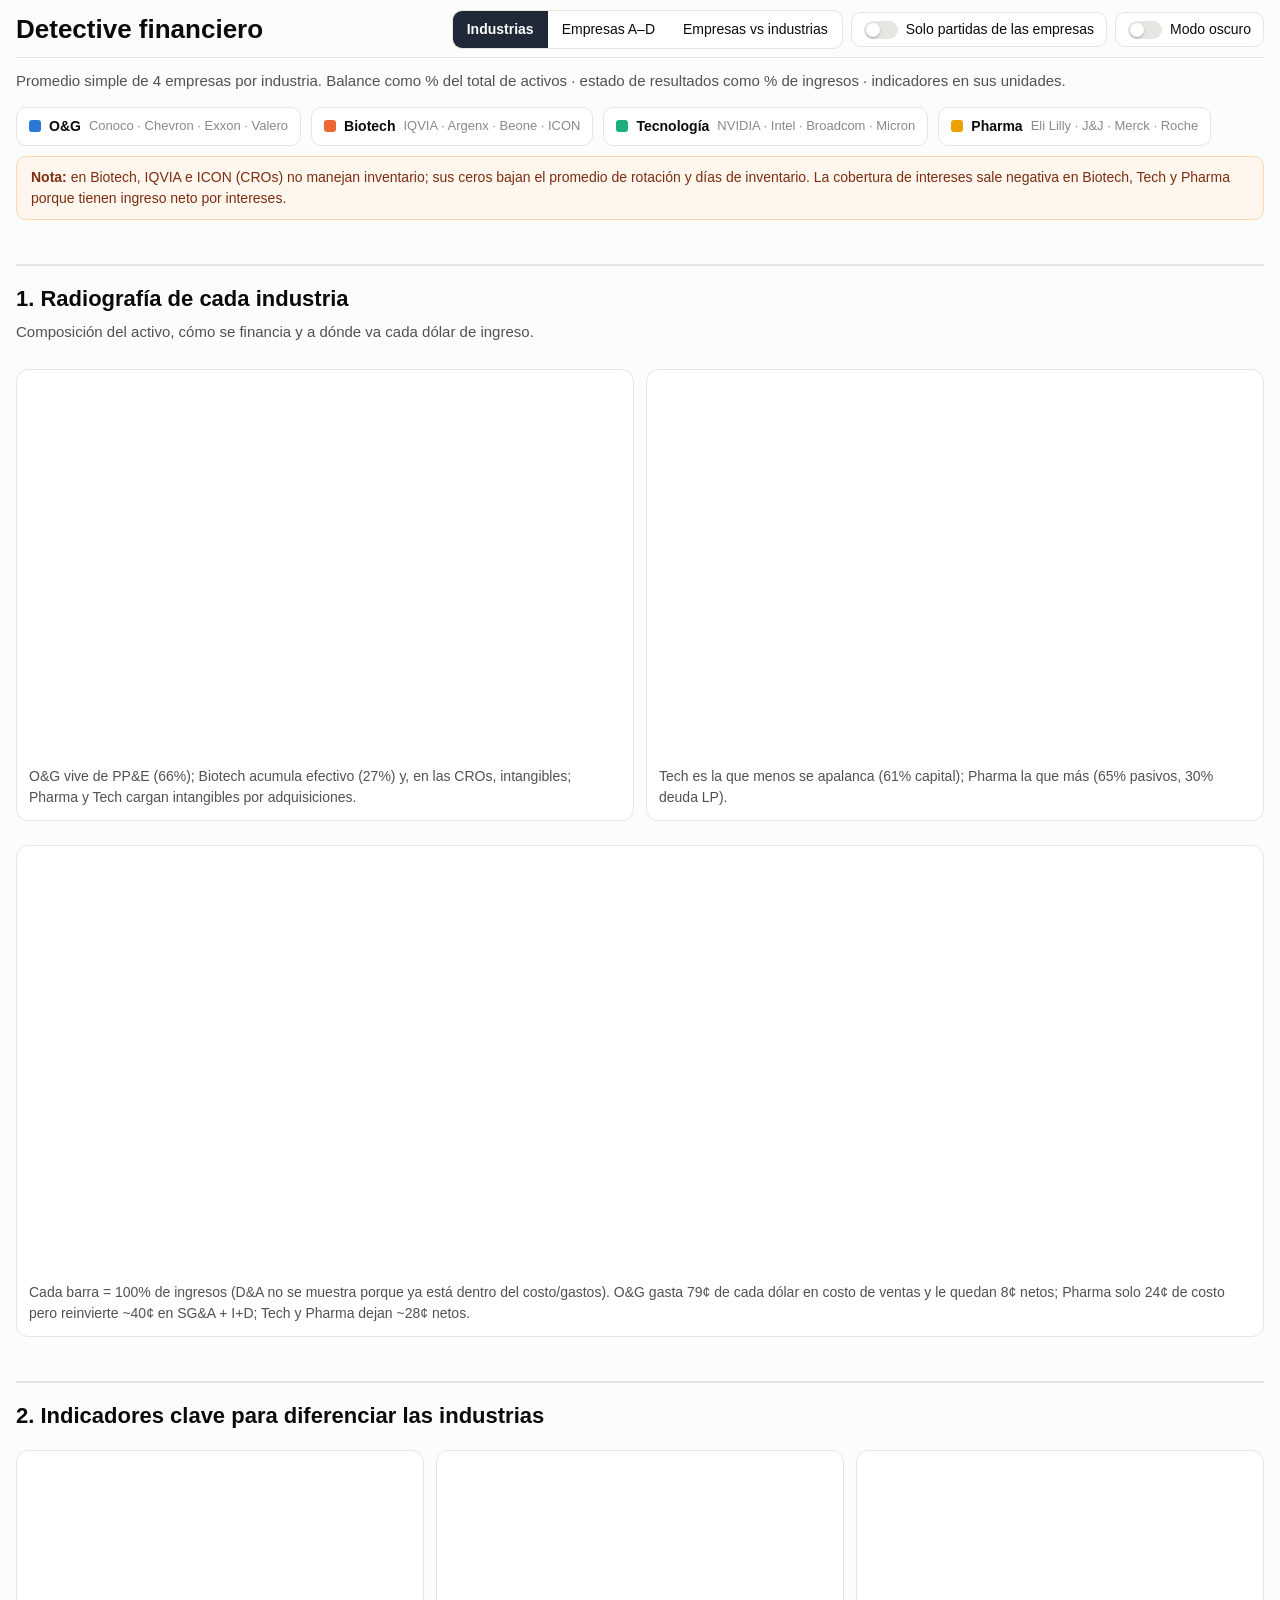
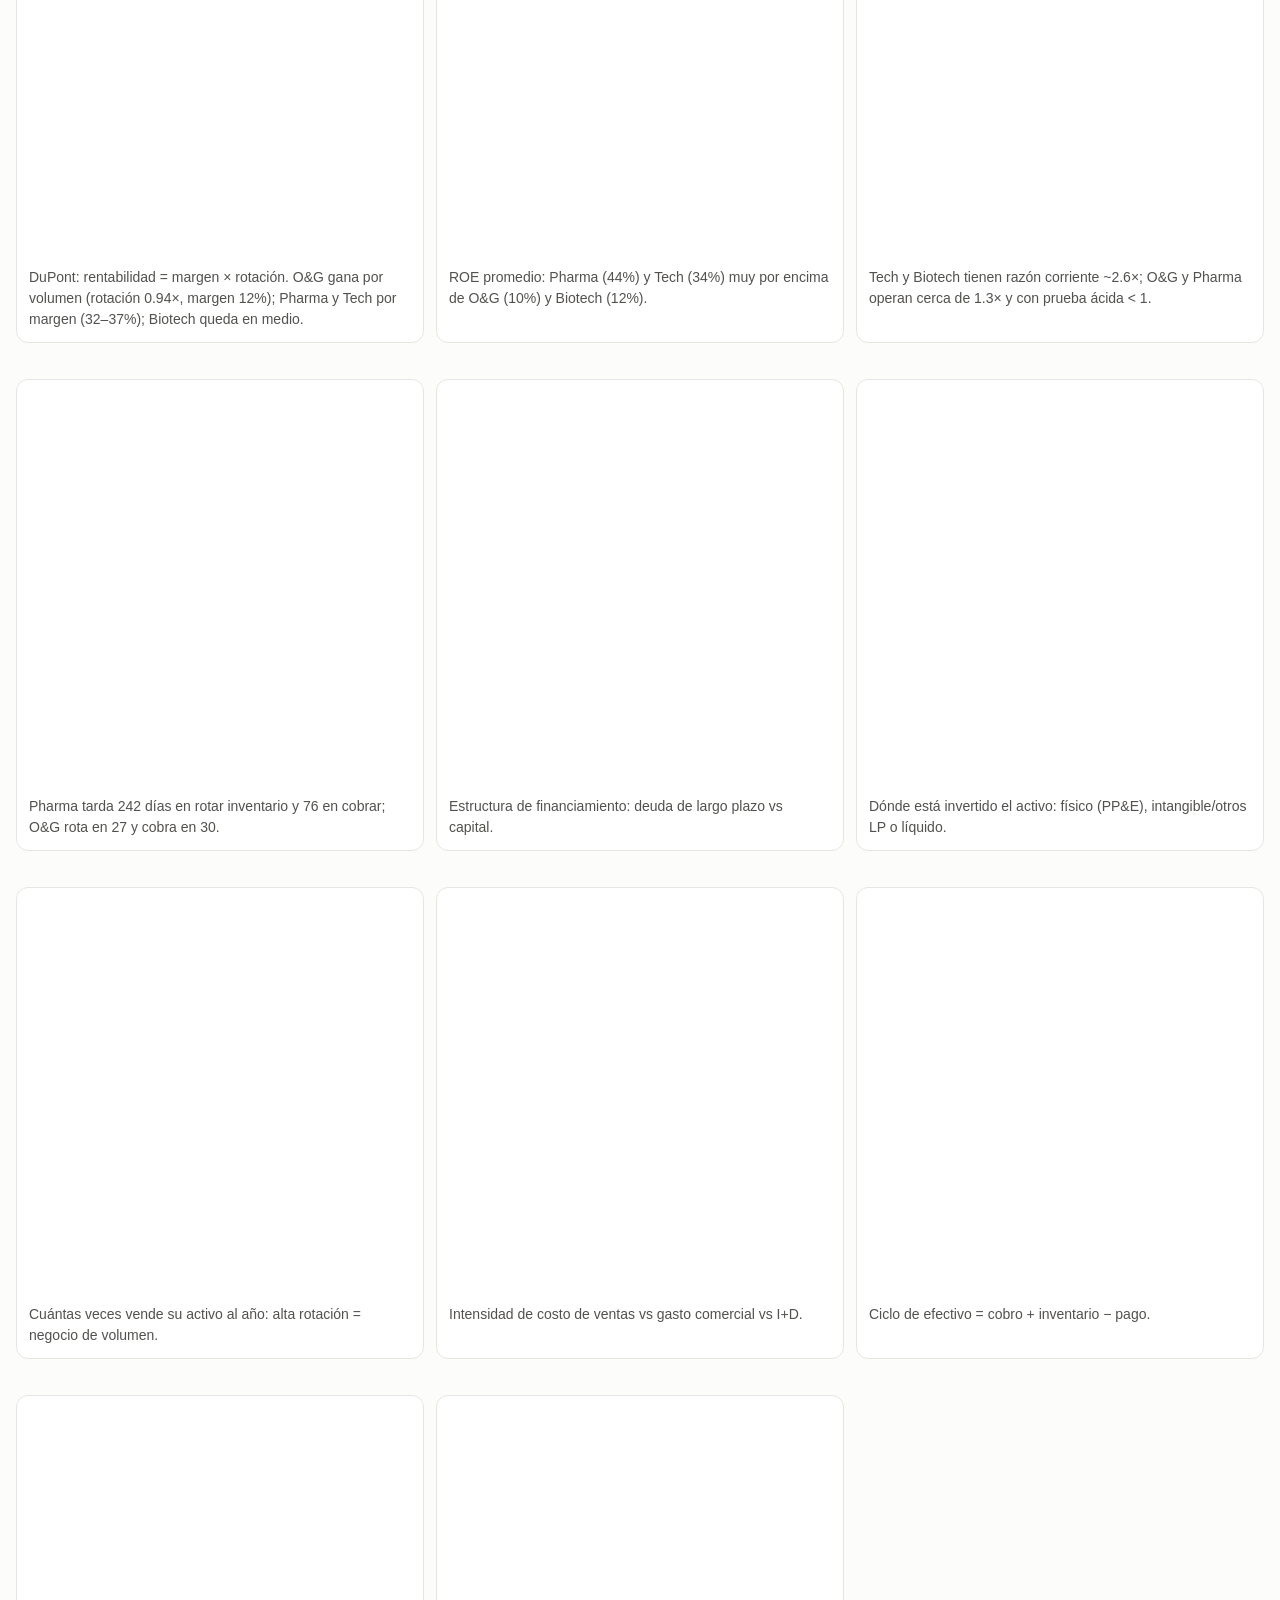
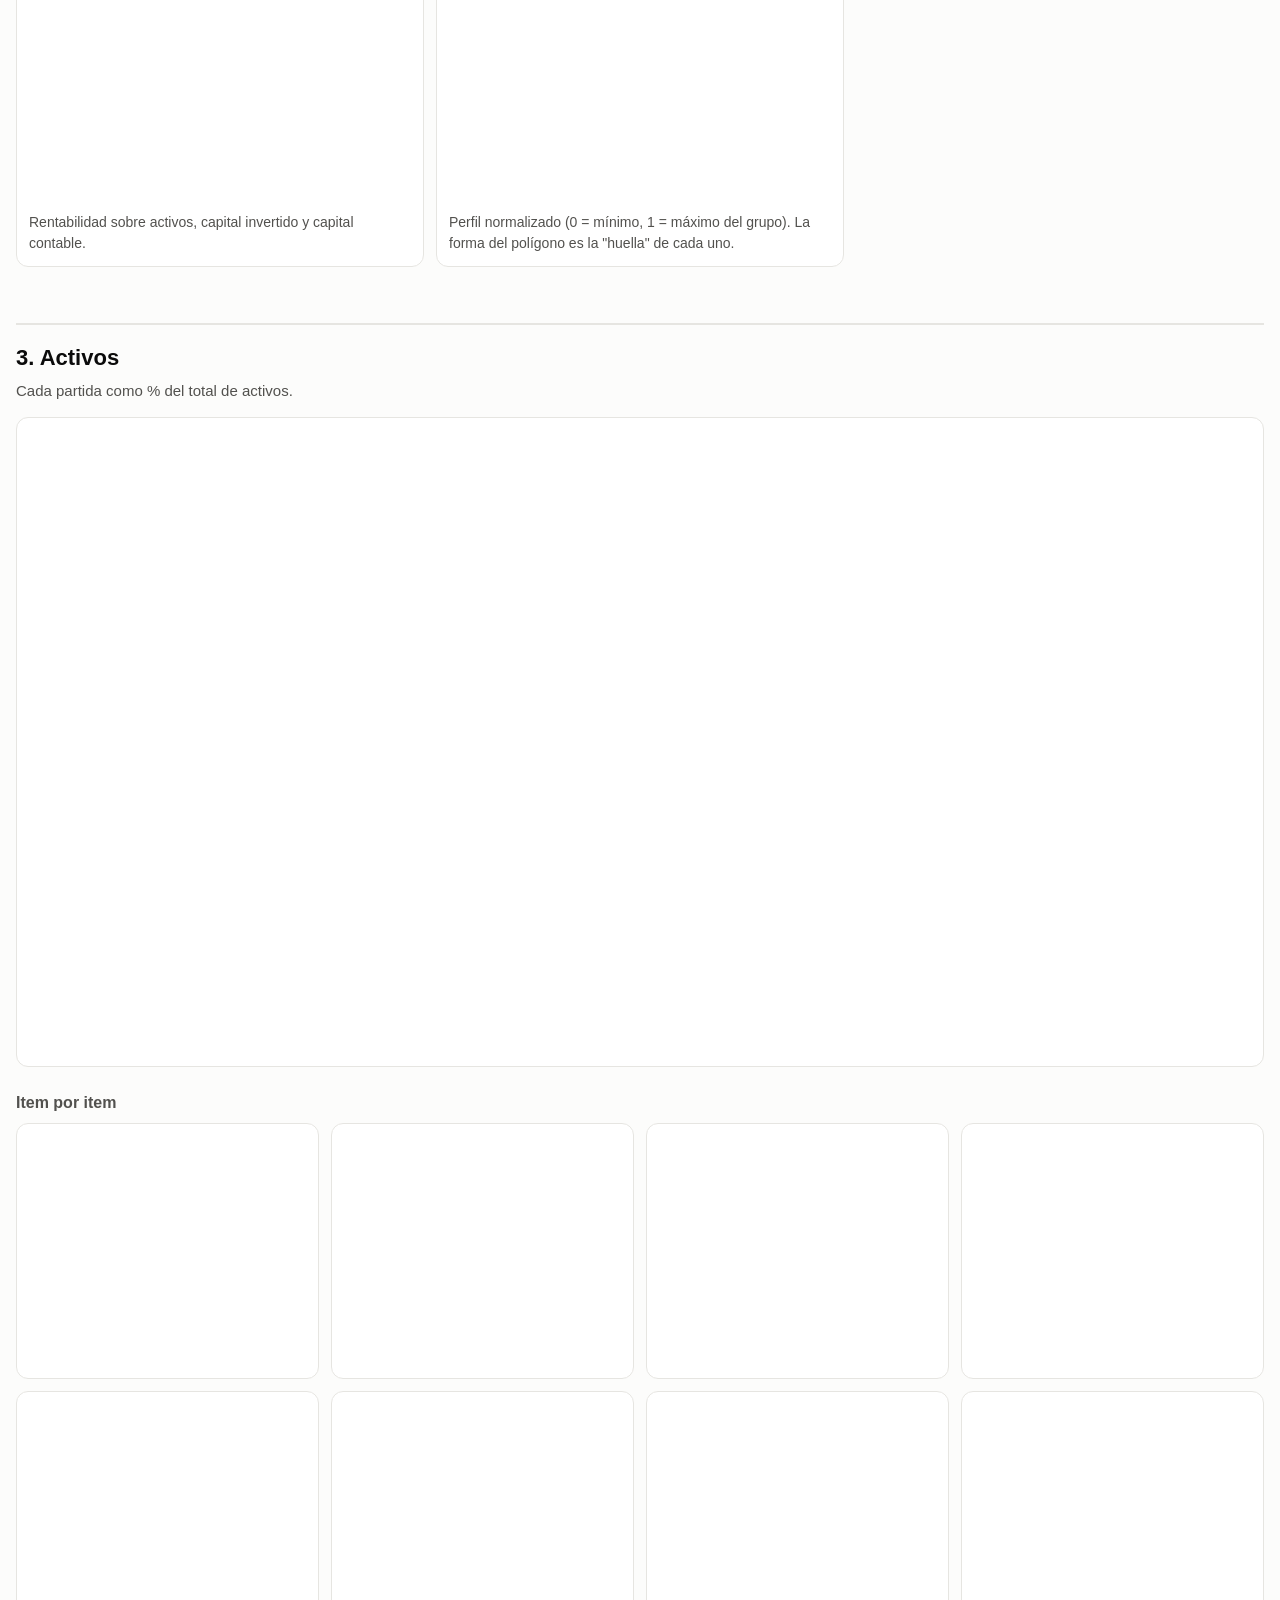
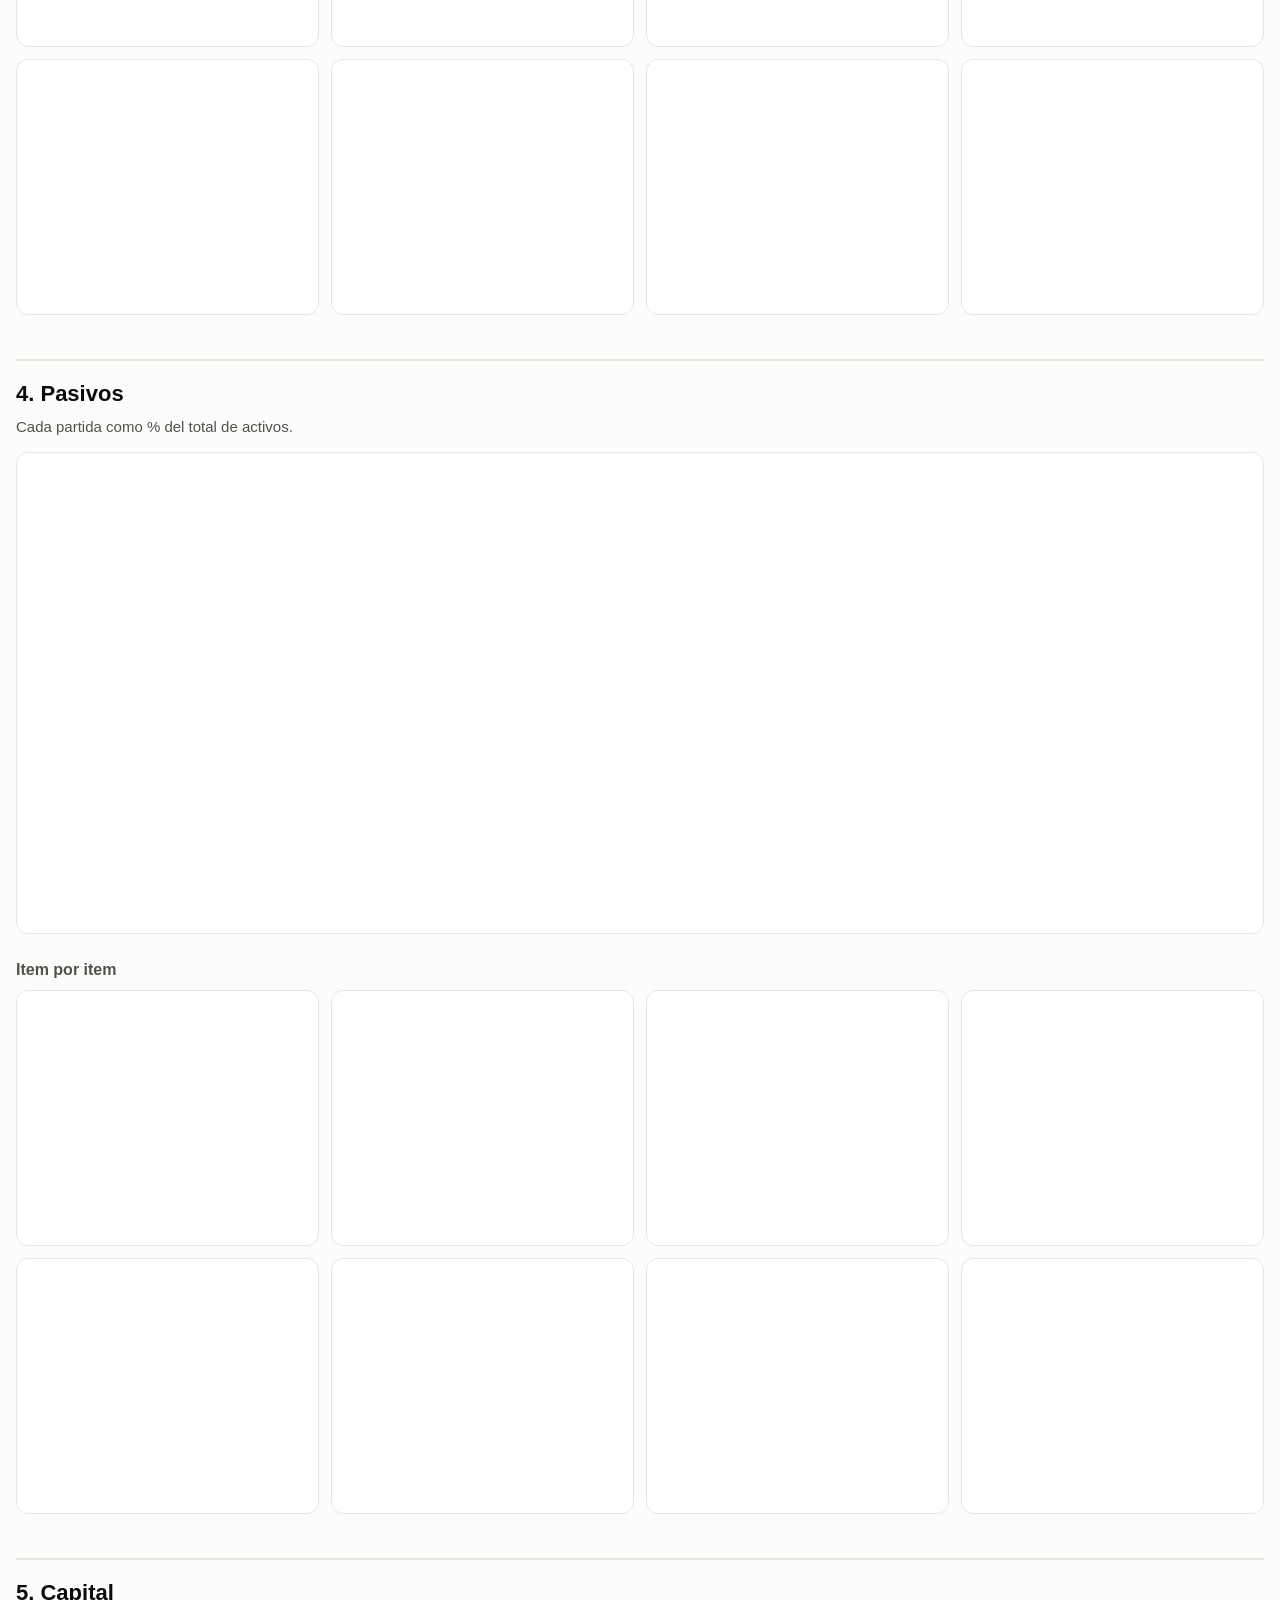
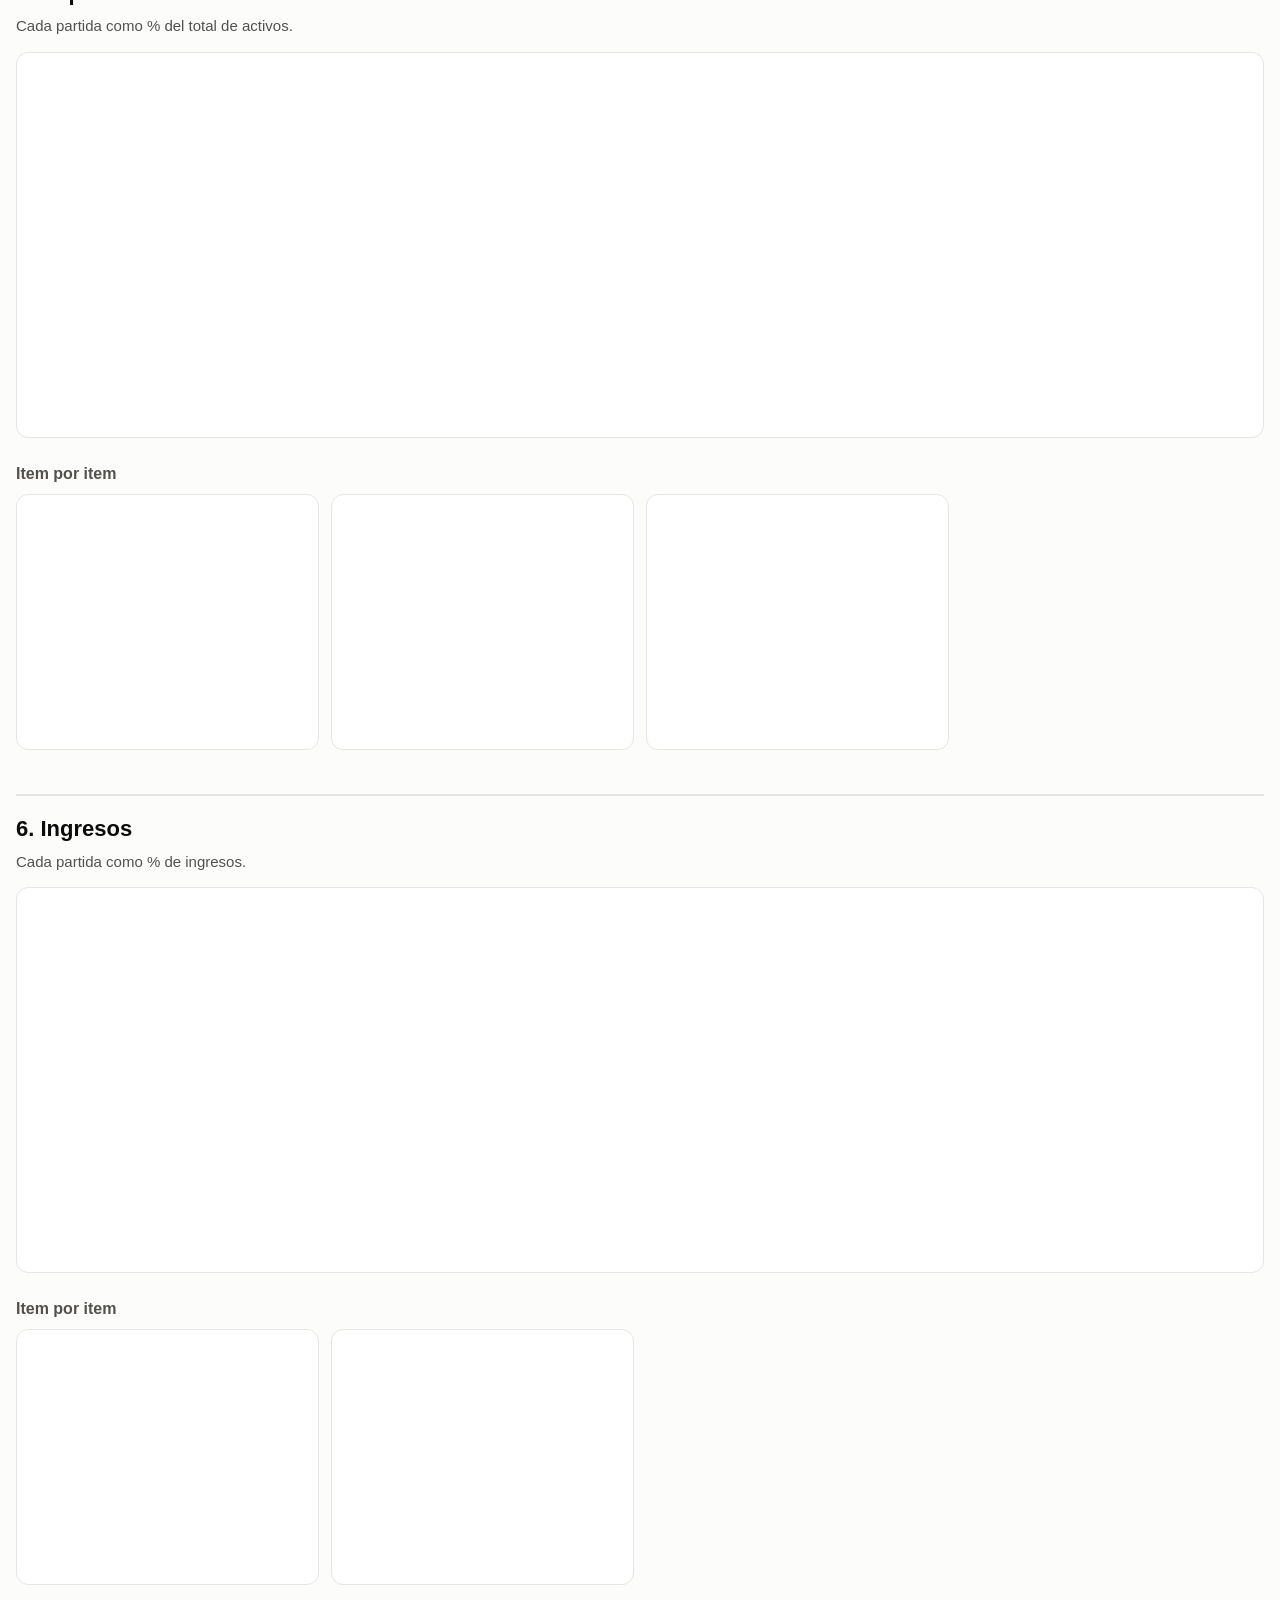
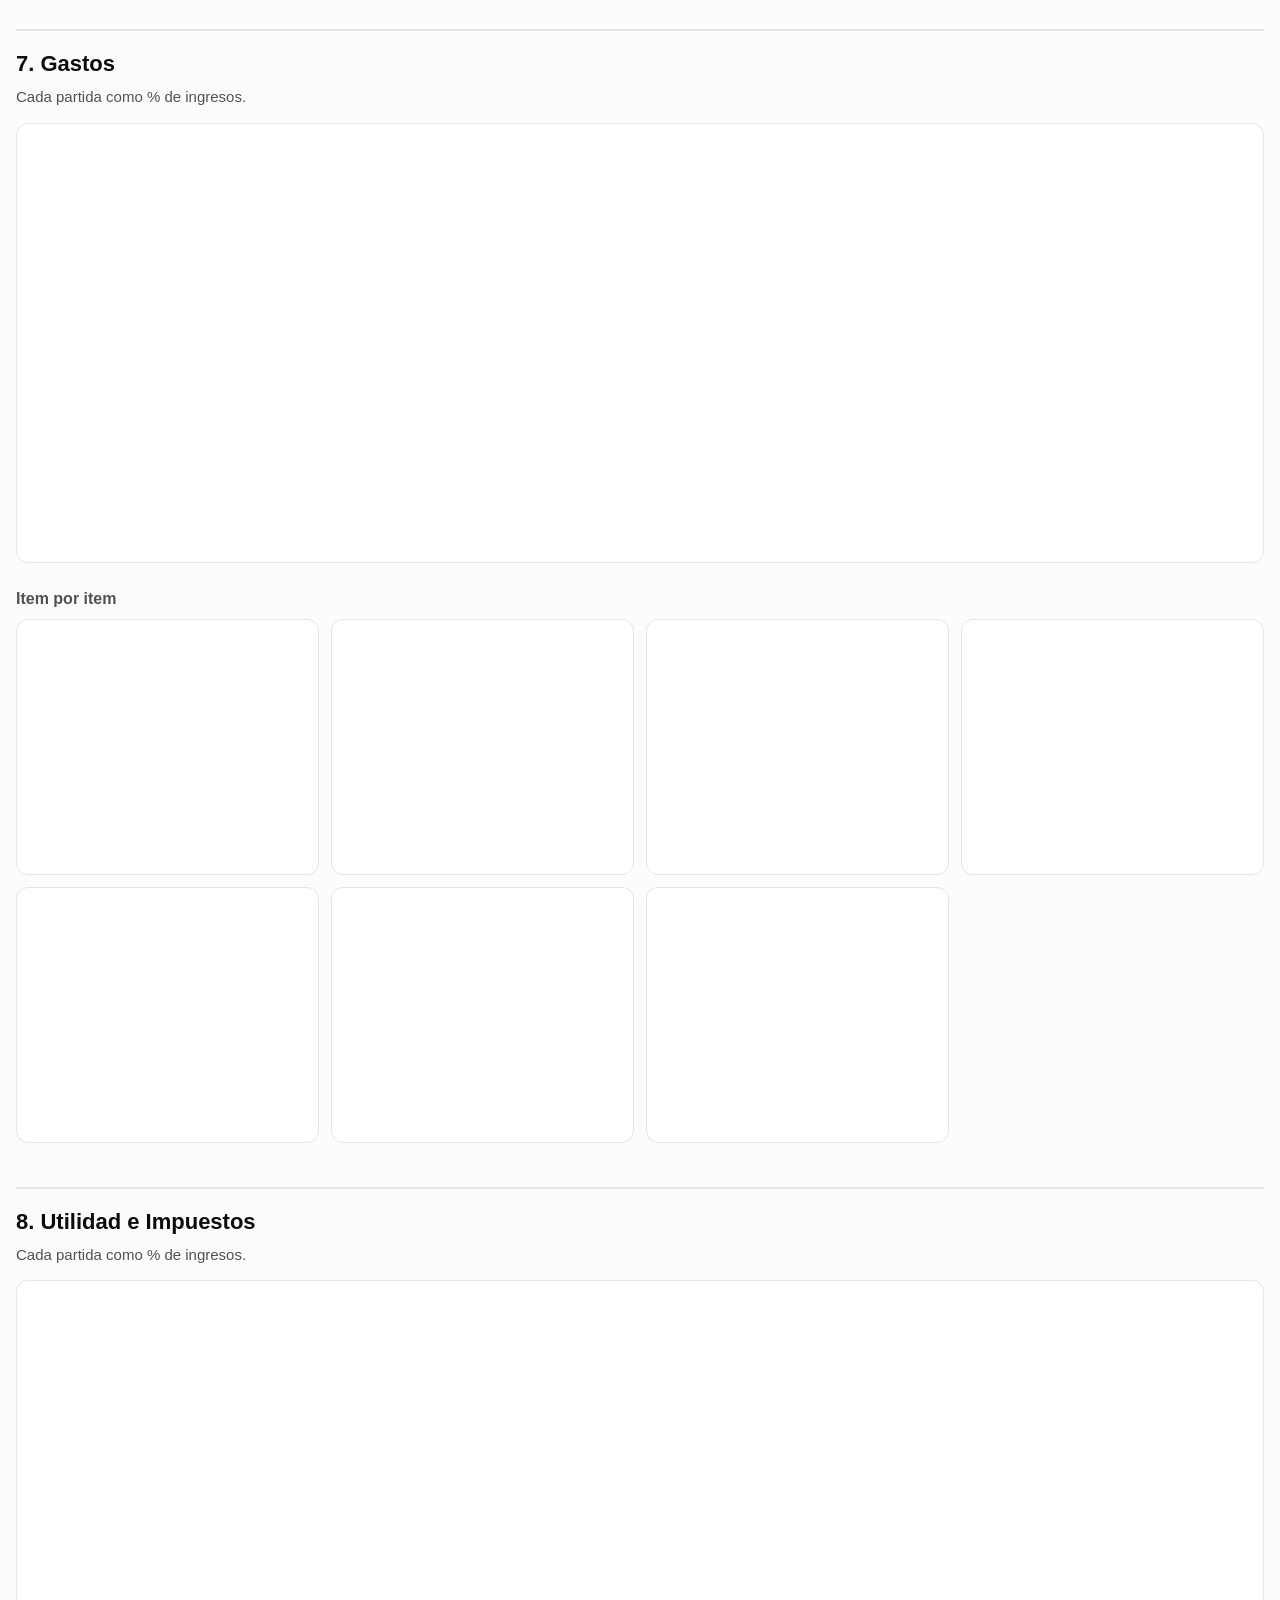
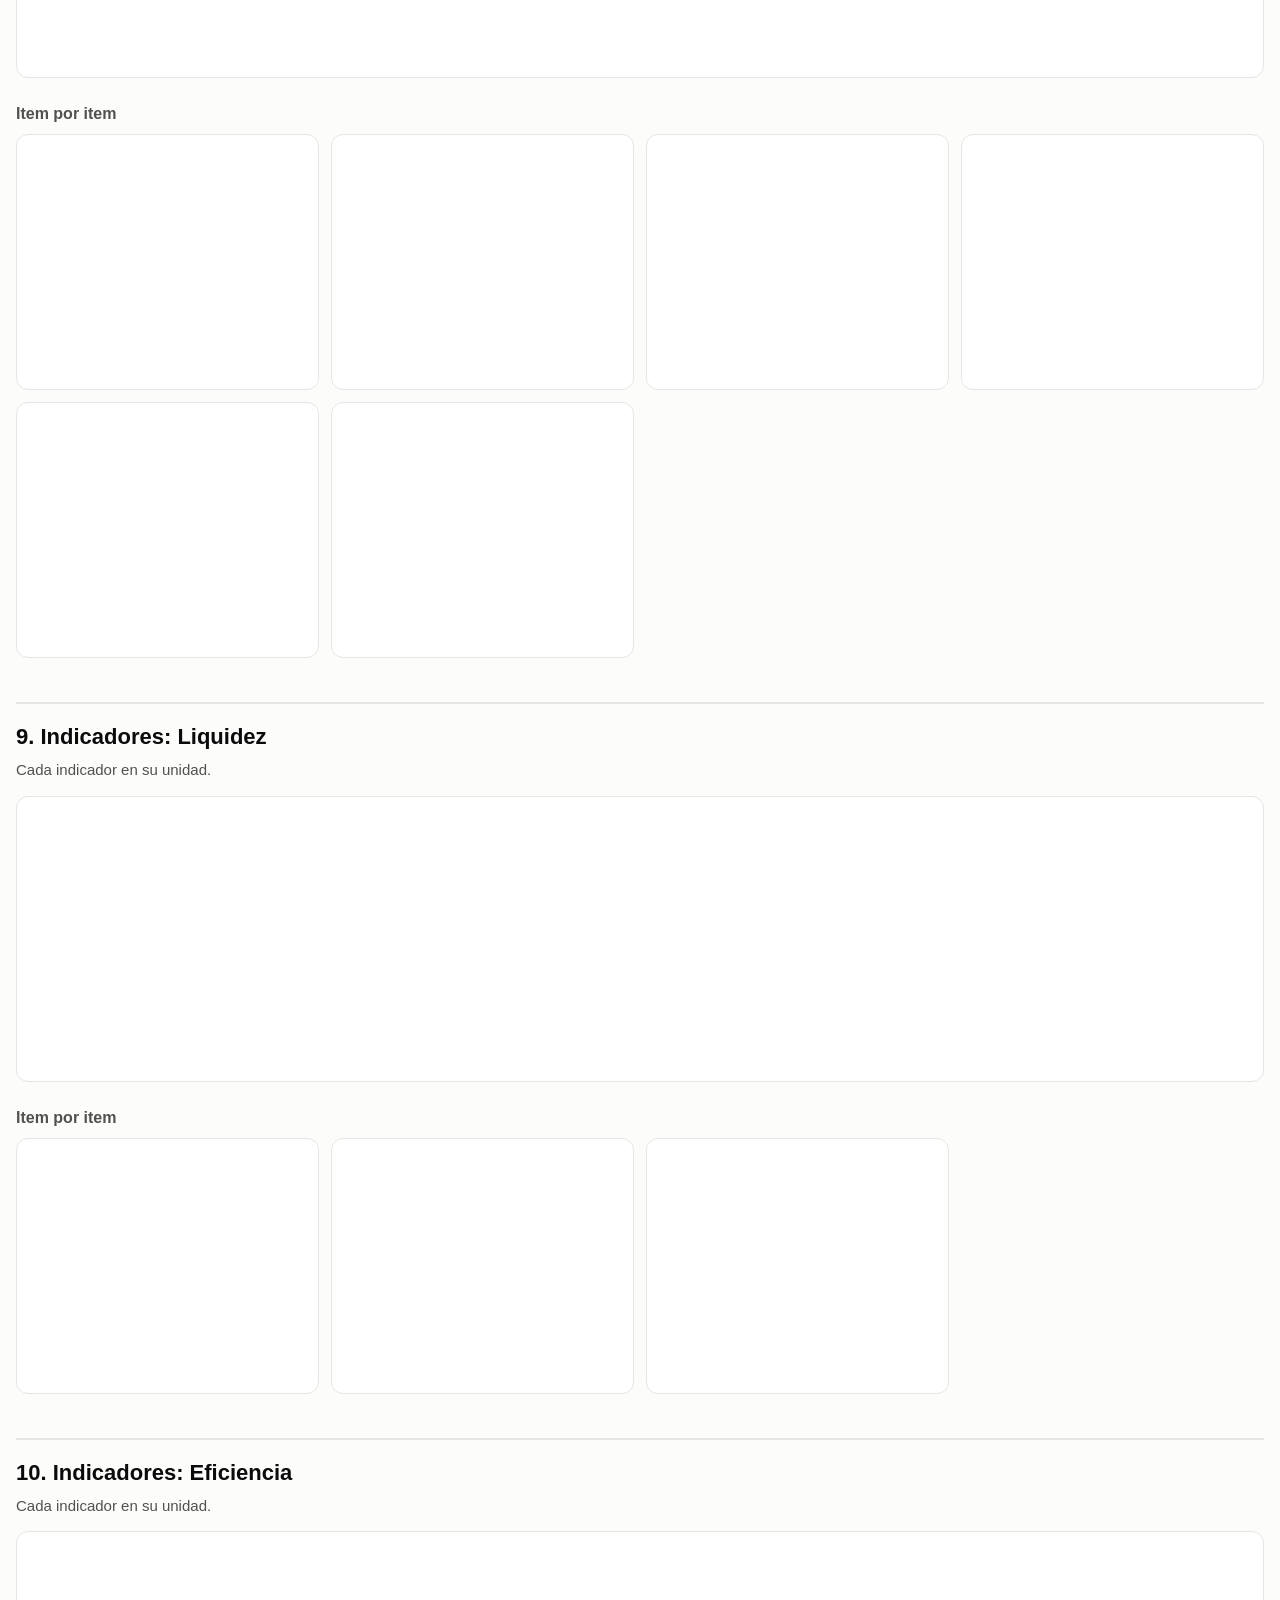
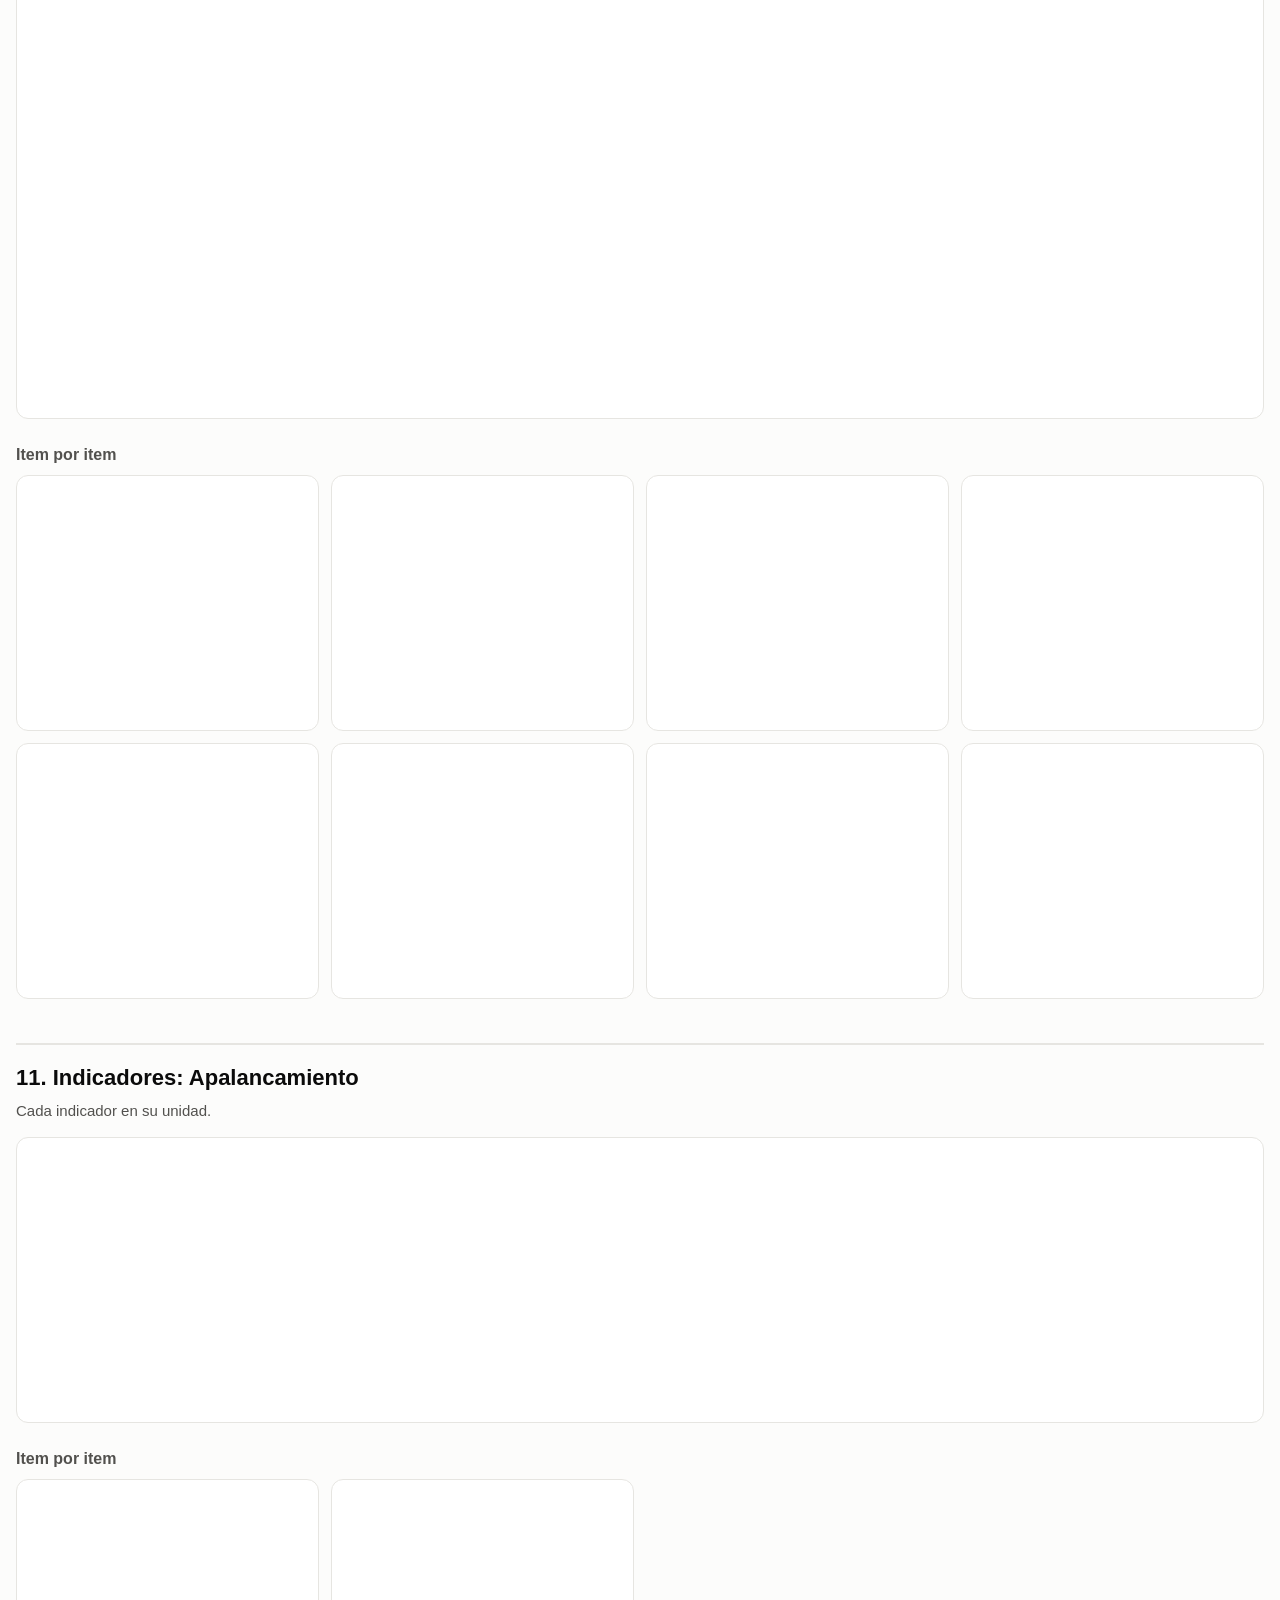
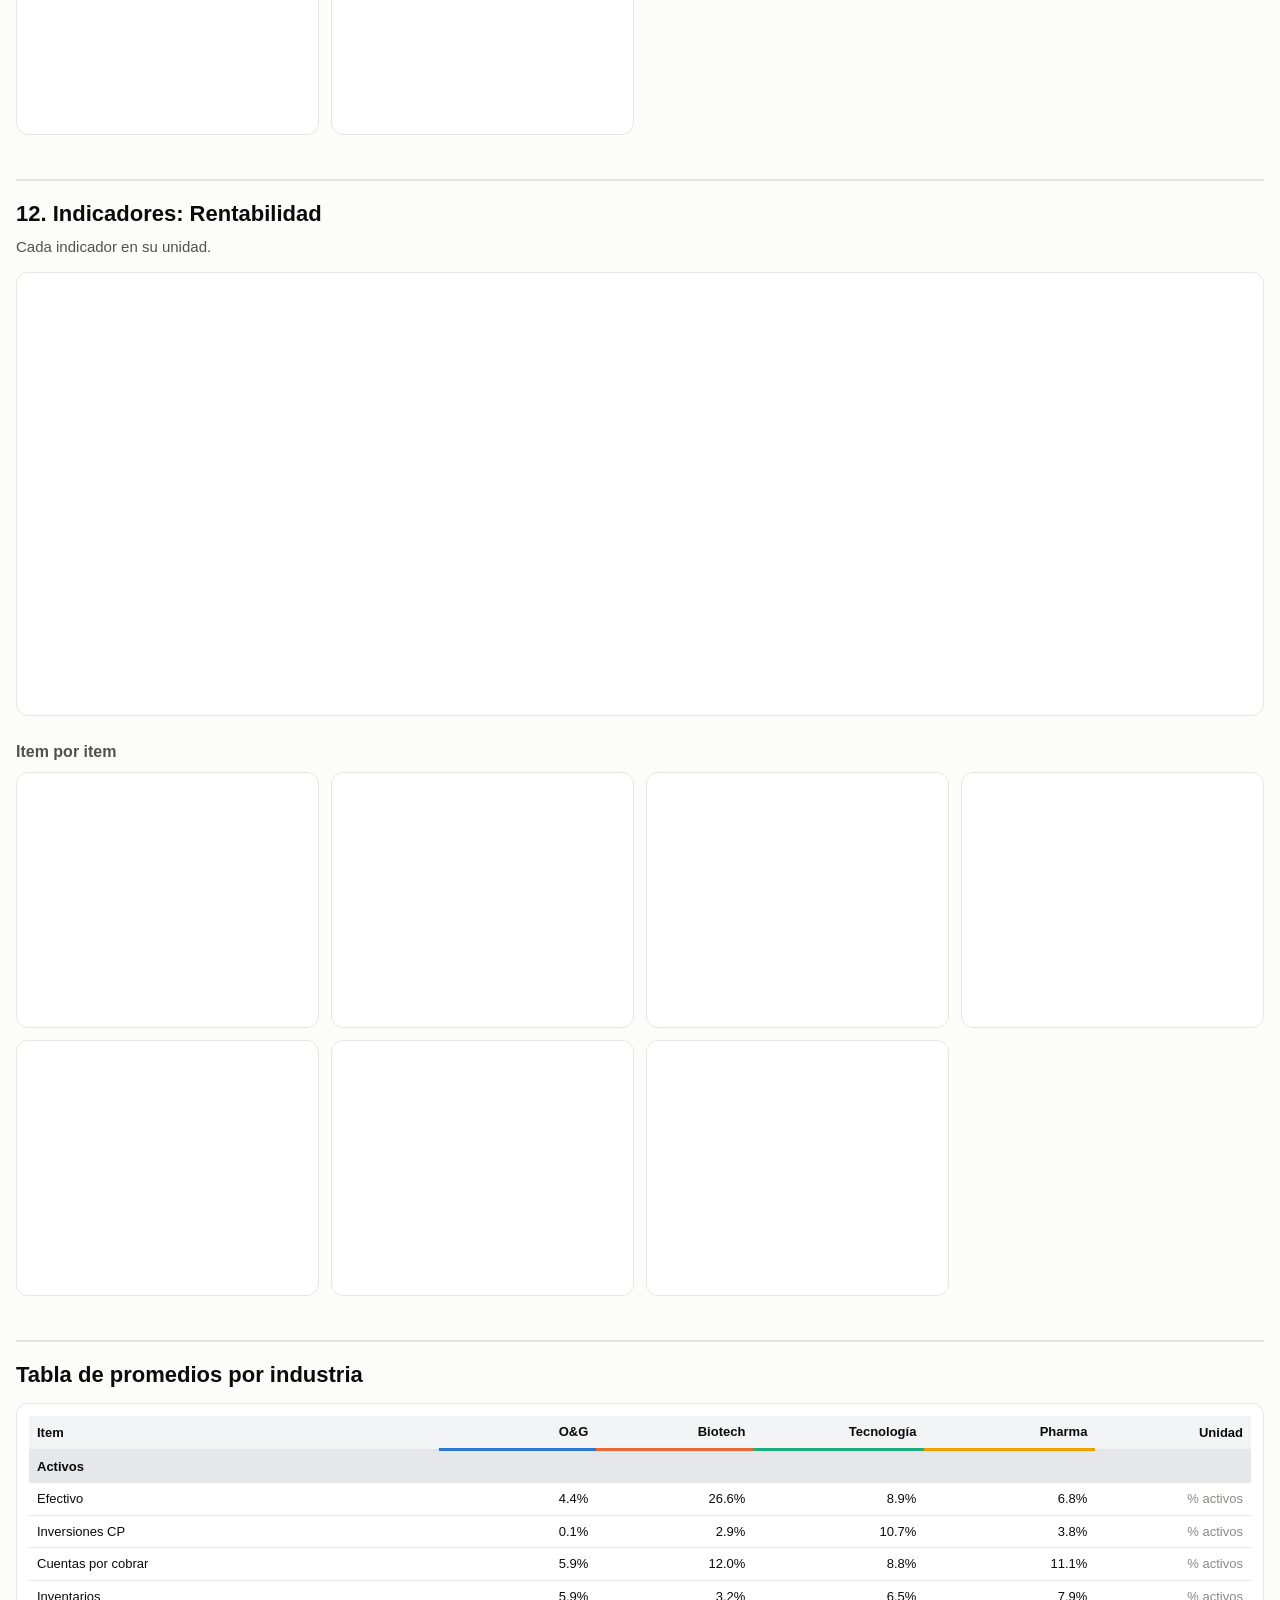
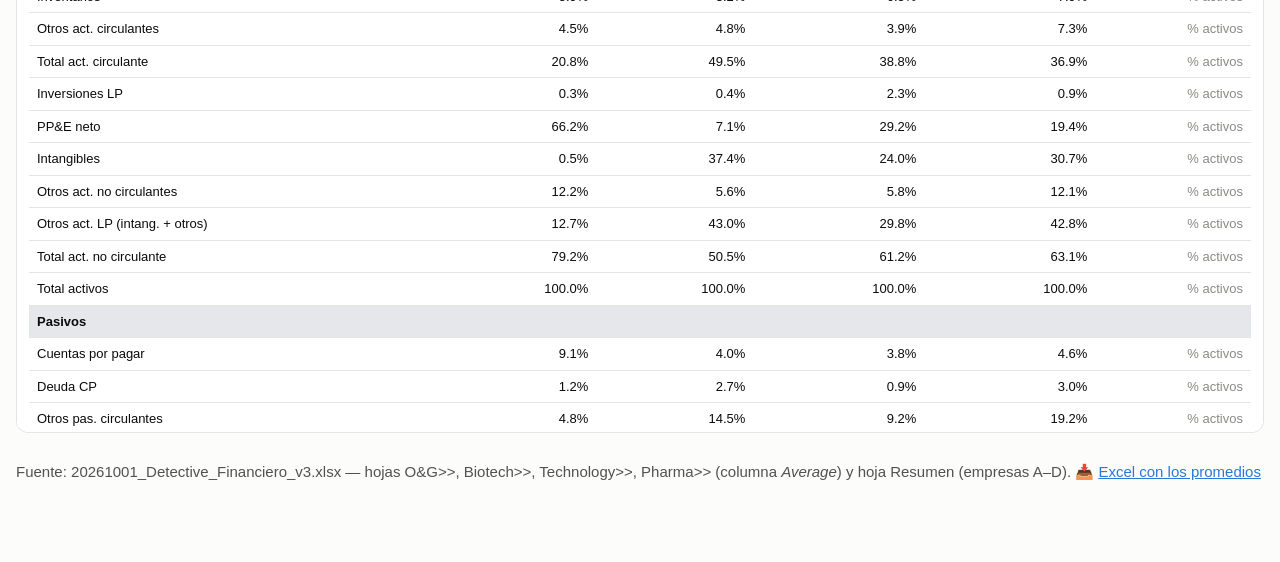
==== commit 54187752: "Add files via upload" ====
--- a/index.html
+++ b/index.html
@@ -1,156 +1,281 @@
 <!doctype html>
 <html lang="es"><head><meta charset="utf-8"><meta name="viewport" content="width=device-width,initial-scale=1">
-<title>Comparativo de industrias</title>
+<title>Detective financiero · comparativo</title>
 <script src="assets/plotly.min.js"></script>
 <style>
-:root{--bg:#fcfcfb;--card:#ffffff;--ink:#0b0b0b;--ink2:#52514e;--muted:#8a8985;--line:#e6e5e1;--accent:#2a78d6}
-*{box-sizing:border-box}body{margin:0;background:var(--bg);color:var(--ink);font:15px/1.5 -apple-system,"Segoe UI",Inter,Roboto,sans-serif}
-.wrap{max-width:1280px;margin:0 auto;padding:24px 16px 64px}
-h1{font-size:28px;margin:0 0 4px}h2{font-size:22px;margin:48px 0 6px;padding-top:16px;border-top:2px solid var(--line)}h3{font-size:16px;margin:24px 0 8px;color:var(--ink2)}
-.sub{color:var(--ink2);margin:0 0 16px}
+:root{--bg:#fcfcfb;--card:#ffffff;--ink:#0b0b0b;--ink2:#52514e;--muted:#8a8985;--line:#e6e5e1;--grid:#eeede9;--accent:#2a78d6;--note-bg:#fff7ed;--note-bd:#fed7aa;--note-ink:#7c2d12;--th:#f3f4f6;--cat:#e5e7eb;--btn:#ffffff;--btn-on:#1f2937;--btn-on-ink:#ffffff;--hover:#ffffff}
+:root[data-theme="dark"]{--bg:#141414;--card:#1e1e1d;--ink:#f3f2ee;--ink2:#c3c2b7;--muted:#8a8985;--line:#33322f;--grid:#2a2a28;--accent:#3987e5;--note-bg:#2b2117;--note-bd:#5a3d1e;--note-ink:#f5c9a3;--th:#262625;--cat:#2f2f2d;--btn:#1e1e1d;--btn-on:#f3f2ee;--btn-on-ink:#141414;--hover:#262625}
+*{box-sizing:border-box}html{scroll-behavior:smooth}body{margin:0;background:var(--bg);color:var(--ink);font:15px/1.5 -apple-system,"Segoe UI",Inter,Roboto,sans-serif;transition:background .2s,color .2s}
+.wrap{max-width:1280px;margin:0 auto;padding:0 16px 64px}
+h1{font-size:26px;margin:0}h2{font-size:22px;margin:44px 0 6px;padding-top:16px;border-top:2px solid var(--line)}h3{font-size:16px;margin:24px 0 8px;color:var(--ink2)}
+.sub{color:var(--ink2);margin:0 0 14px}
+.topbar{position:sticky;top:0;z-index:20;background:var(--bg);padding:10px 0 8px;border-bottom:1px solid var(--line);margin-bottom:12px}
+.row{display:flex;flex-wrap:wrap;gap:8px;align-items:center}
+.seg{display:inline-flex;border:1px solid var(--line);border-radius:10px;overflow:hidden;background:var(--btn)}
+.seg button{border:0;background:transparent;color:var(--ink);padding:8px 14px;font:inherit;font-size:14px;cursor:pointer}
+.seg button.on{background:var(--btn-on);color:var(--btn-on-ink);font-weight:600}
+.tog{display:inline-flex;align-items:center;gap:8px;border:1px solid var(--line);border-radius:10px;padding:6px 12px;background:var(--btn);font-size:14px;cursor:pointer;user-select:none}
+.tog .sw{width:34px;height:18px;border-radius:9px;background:var(--line);position:relative;transition:background .2s}
+.tog .sw::after{content:"";position:absolute;top:2px;left:2px;width:14px;height:14px;border-radius:50%;background:var(--card);box-shadow:0 1px 2px rgba(0,0,0,.3);transition:left .2s}
+.tog.on .sw{background:var(--accent)}.tog.on .sw::after{left:18px}
+.sp{flex:1}
 .chips{display:flex;flex-wrap:wrap;gap:10px;margin:12px 0 8px}
 .chip{display:flex;align-items:center;gap:8px;background:var(--card);border:1px solid var(--line);border-radius:10px;padding:8px 12px}
 .chip b{font-size:14px}.chip span{color:var(--muted);font-size:13px}.dot{width:12px;height:12px;border-radius:3px;flex:none}
 .card{background:var(--card);border:1px solid var(--line);border-radius:12px;padding:12px;margin:12px 0}
-.grid{display:grid;grid-template-columns:repeat(auto-fill,minmax(280px,1fr));gap:12px}
-.grid .card{margin:0}
+.grid{display:grid;grid-template-columns:repeat(auto-fill,minmax(280px,1fr));gap:12px}.grid .card{margin:0}
 .grid2{display:grid;grid-template-columns:repeat(auto-fit,minmax(380px,1fr));gap:12px}
-.note{background:#fff7ed;border:1px solid #fed7aa;border-radius:10px;padding:10px 14px;font-size:14px;color:#7c2d12;margin:10px 0}
+.note{background:var(--note-bg);border:1px solid var(--note-bd);border-radius:10px;padding:10px 14px;font-size:14px;color:var(--note-ink);margin:10px 0}
 .insight{font-size:14px;color:var(--ink2);margin:4px 0 0}
 table{border-collapse:collapse;width:100%;font-size:13px}th,td{padding:6px 8px;border-bottom:1px solid var(--line);text-align:right;white-space:nowrap}
-th:first-child,td:first-child{text-align:left}th{background:#f3f4f6;position:sticky;top:0}
-tr.cat td{background:#e5e7eb;font-weight:700;text-align:left}
+th:first-child,td:first-child{text-align:left}th{background:var(--th);position:sticky;top:0}
+tr.cat td{background:var(--cat);font-weight:700;text-align:left}
 .tbl{overflow:auto;max-height:70vh}
-nav{display:flex;flex-wrap:wrap;gap:8px;margin:14px 0}nav a{font-size:13px;color:var(--accent);text-decoration:none;border:1px solid var(--line);border-radius:999px;padding:4px 10px;background:var(--card)}
-@media(max-width:600px){.grid2{grid-template-columns:1fr}}
+nav{display:flex;flex-wrap:wrap;gap:8px;margin:10px 0}nav a{font-size:13px;color:var(--accent);text-decoration:none;border:1px solid var(--line);border-radius:999px;padding:4px 10px;background:var(--card)}
+.badge{display:inline-block;padding:2px 10px;border-radius:999px;color:#fff;font-weight:600;font-size:13px}
+.hide{display:none}
+a{color:var(--accent)}
+@media(max-width:600px){.grid2{grid-template-columns:1fr}h1{font-size:20px}}
 </style></head><body><div class="wrap">
-<h1>Comparativo de industrias · promedios por sector</h1>
-<p class="sub">Balance como % del total de activos · Estado de resultados como % de ingresos · Indicadores en sus unidades. Promedio simple de 4 empresas por industria (último año reportado).</p>
-<div class="chips" id="chips"></div>
-<div class="note" id="bionote"></div>
-<nav id="nav"></nav>
-<p class="sub">📥 <a href="assets/Comparativo_Industrias_Averages.xlsx" style="color:var(--accent)">Descargar el Excel con los promedios</a></p>
-
-<h2 id="radiografia">1. Radiografía de cada industria</h2>
-<p class="sub">Composición completa de un vistazo: cómo se reparte el activo, cómo se financia, y a dónde se va cada dólar de ingreso.</p>
-<div class="grid2">
- <div class="card"><div id="stack_assets" style="height:360px"></div><p class="insight">O&amp;G vive de PP&amp;E (66%); Biotech acumula efectivo (27%) y, en las CROs, intangibles; Pharma y Tech cargan intangibles por adquisiciones.</p></div>
- <div class="card"><div id="stack_liab" style="height:360px"></div><p class="insight">Tech es la que menos se apalanca (61% capital); Pharma la que más (65% pasivos, 30% deuda LP).</p></div>
+<div class="topbar">
+ <div class="row">
+  <h1>Detective financiero</h1><div class="sp"></div>
+  <div class="seg" id="views"><button data-v="ind" class="on">Industrias</button><button data-v="emp">Empresas A–D</button><button data-v="vs">Empresas vs industrias</button></div>
+  <div class="tog" id="tReduced"><span class="sw"></span>Solo partidas de las empresas</div>
+  <div class="tog hide" id="tDev"><span class="sw"></span>Mostrar desviación %</div>
+  <div class="tog" id="tDark"><span class="sw"></span>Modo oscuro</div>
+ </div>
 </div>
-<div class="card"><div id="stack_income" style="height:420px"></div><p class="insight">Cada barra = 100% de ingresos (D&amp;A no se muestra porque ya está dentro del costo/gastos). O&amp;G gasta 79¢ de cada dólar en costo de ventas y le quedan 8¢ netos; Pharma solo 24¢ de costo pero reinvierte ~40¢ en SG&amp;A + I+D; Tech y Pharma son las que más utilidad neta dejan (~28¢).</p></div>
-
-<h2 id="clave">2. Indicadores clave para diferenciar las industrias</h2>
-<div class="grid2">
- <div class="card"><div id="dupont" style="height:400px"></div><p class="insight">DuPont: rentabilidad = margen × rotación. O&amp;G gana por volumen (rotación 0.94×, margen 12%); Pharma y Tech por margen (32–37%); Biotech queda en medio.</p></div>
- <div class="card"><div id="roe" style="height:400px"></div><p class="insight">ROE promedio: Pharma (44%) y Tech (34%) muy por encima de O&amp;G (10%) y Biotech (12%).</p></div>
- <div class="card"><div id="liq" style="height:400px"></div><p class="insight">Liquidez: Tech y Biotech tienen razón corriente ~2.6×; O&amp;G y Pharma operan cerca de 1.3× y con prueba ácida &lt; 1.</p></div>
- <div class="card"><div id="days" style="height:400px"></div><p class="insight">Ciclo operativo: Pharma tarda 242 días en rotar inventario y 76 en cobrar; O&amp;G rota en 27 y cobra en 30.</p></div>
- <div class="card"><div id="lev" style="height:400px"></div><p class="insight">Estructura de financiamiento: deuda de largo plazo vs capital.</p></div>
- <div class="card"><div id="intens" style="height:400px"></div><p class="insight">Dónde está invertido el activo: físico (PP&amp;E), adquirido (intangibles) o líquido (efectivo + inversiones CP).</p></div>
- <div class="card"><div id="cost" style="height:400px"></div><p class="insight">Estructura de costos: intensidad de costo de ventas vs gasto comercial vs I+D.</p></div>
- <div class="card"><div id="ccc" style="height:400px"></div><p class="insight">Ciclo de efectivo = días de cobro + días de inventario − días de pago. O&amp;G convierte en efectivo en ~9 días; Pharma necesita ~185.</p></div>
- <div class="card"><div id="rent" style="height:400px"></div><p class="insight">Rentabilidad sobre activos, capital invertido y capital contable.</p></div>
- <div class="card"><div id="radar" style="height:400px"></div><p class="insight">Perfil normalizado (0 = mínimo entre industrias, 1 = máximo). La forma de cada polígono es la "huella" de la industria.</p></div>
-</div>
-
-<div id="cats"></div>
-
-<h2 id="tabla">Tabla completa de promedios</h2>
-<div class="card tbl"><table id="tbl"></table></div>
-<p class="sub" style="margin-top:20px">Fuente: 20261001_Detective_Financiero_v3.xlsx, hojas O&amp;G&gt;&gt;, Biotech&gt;&gt;, Technology&gt;&gt;, Pharma&gt;&gt; (columna Average).</p>
+<div id="view"></div>
+<p class="sub" style="margin-top:28px">Fuente: 20261001_Detective_Financiero_v3.xlsx — hojas O&amp;G&gt;&gt;, Biotech&gt;&gt;, Technology&gt;&gt;, Pharma&gt;&gt; (columna <i>Average</i>) y hoja Resumen (empresas A–D). 📥 <a href="assets/Comparativo_Industrias_Averages.xlsx">Excel con los promedios</a></p>
 </div>
 <script>
-const D = {"inds": ["O&G", "Biotech", "Tecnología", "Pharma"], "companies": {"O&G": ["Conoco", "Chevron", "Exxon", "Valero"], "Biotech": ["IQVIA", "Argenx", "Beone", "ICON"], "Tecnología": ["NVIDIA", "Intel", "Broadcom", "Micron"], "Pharma": ["Eli Lilly", "J&J", "Merck", "Roche"]}, "colors": {"O&G": "#2A78D6", "Biotech": "#EB6834", "Tecnología": "#1BAF7A", "Pharma": "#EDA100"}, "cats": [{"name": "Activos", "items": [{"key": "Cash & Cash Equivalents", "short": "Efectivo", "unit": "pct", "avg": [0.04433416247200361, 0.26583922017857226, 0.0888601340527625, 0.0682776864315827], "comp": {"O&G": [0.053280738730020746, 0.019422120168388825, 0.02378947837320148, 0.08084431261640339], "Biotech": [0.06612343040341971, 0.4020977369916466, 0.5553509342901142, 0.03978477902910855], "Tecnología": [0.07696167597064542, 0.06746945783218007, 0.0945573141935333, 0.11645208821469118], "Pharma": [0.06461822966677336, 0.04664424476682898, 0.10641795624917803, 0.05543031504355043]}}, {"key": "Short-Term Investments - Total", "short": "Inversiones CP", "unit": "pct", "avg": [0.0009953857338482032, 0.028661458802732742, 0.10693764514022133, 0.03836178759989138], "comp": {"O&G": [0.003969197713610904, 1.2345221781909311e-05, 0, 0], "Biotech": [0.005376703179267967, 0.109269132031663, 0, 0], "Tecnología": [0.3102212345767511, 0.10949775101807226, 0, 0.008031594966061982], "Pharma": [0.0009335324869305452, 0.054264344159429746, 0, 0.09824927375320522]}}, {"key": "Trade Accounts & Trade Notes Receivable - Net", "short": "Cuentas por cobrar", "unit": "pct", "avg": [0.05858859616295623, 0.12034976508952197, 0.08827602004569303, 0.11083459439478575], "comp": {"O&G": [0.04767137667194253, 0.05578497092700271, 0.07961156398948728, 0.05128647306339243], "Biotech": [0.11354528453112477, 0.17155628036933251, 0.10564481954724697, 0.0906526759103836], "Tecnología": [0.20667377532459386, 0.018157395626900757, 0.041761157739695604, 0.08651175149158193], "Pharma": [0.15790035207510936, 0.08623061091310677, 0.08603305422822323, 0.11317436036270367]}}, {"key": "Inventories - Total", "short": "Inventarios", "unit": "pct", "avg": [0.05870482992751495, 0.0322037930930958, 0.06486190250969805, 0.07908634677485081], "comp": {"O&G": [0.01536013908593641, 0.02997111218103033, 0.058581674016659986, 0.13090639442643306], "Biotech": [0, 0.0545372459456689, 0.07427792642671431, 0], "Tecnología": [0.09032177131029293, 0.05494988861509065, 0.013267715614990766, 0.10090823449841783], "Pharma": [0.12219495714641346, 0.07123638371567692, 0.04864612102348282, 0.07426792521383006]}}, {"key": "Other Current Assets", "short": "Otros act. circulantes", "unit": "pct", "avg": [0.04545900606834456, 0.047883613226106986, 0.03907997486109791, 0.07252479464740656], "comp": {"O&G": [0.00709371078982114, 0.013792699035838178, 0.023731569334936968, 0.13721804511278196], "Biotech": [0.023644135720010687, 0.05712054674300256, 0.02598133740079159, 0.08478843304062313], "Tecnología": [0.03379001980268994, 0.05115192334069593, 0.03495195567297127, 0.03642600062803449], "Pharma": [0.14893844020057612, 0.02084734702073189, 0.07684888869405111, 0.04346450267426718]}}, {"key": "Total Current Assets", "short": "Total act. circulante", "unit": "pct", "avg": [0.20808198036466757, 0.49493785039002974, 0.38801567660947284, 0.3690852098485172], "comp": {"O&G": [0.12737516299133173, 0.11898324753404195, 0.18571428571428572, 0.40025522521901086], "Biotech": [0.20868955383382315, 0.7945809420813135, 0.761255017664867, 0.21522588798011527], "Tecnología": [0.7179684769849732, 0.3012264164329397, 0.18453814322119094, 0.34832966979878743], "Pharma": [0.4945855115758028, 0.2792229305757743, 0.3179460201949352, 0.3845863770475565]}}, {"key": "Investments - Long-Term", "short": "Inversiones LP", "unit": "pct", "avg": [0.003337661114815153, 0.004142382007948735, 0.022570739135575304, 0.008821813667618417], "comp": {"O&G": [0.01018542057914203, 0.002561633519746182, 0.0006035903603723997, 0], "Biotech": [0.003606732567459257, 0.005430344743391736, 0.00753245072094395, 0], "Tecnología": [0.030349190419440685, 0.04025937785261246, 0, 0.019674388270248075], "Pharma": [0.01346064938297948, 0.003338185834044476, 0.013056566276504027, 0.005431853176945686]}}, {"key": "Property, Plant & Equipment - Net - Total", "short": "PP&E neto", "unit": "pct", "avg": [0.6617193265661747, 0.07096751807864184, 0.2917523881441353, 0.19428293333743374], "comp": {"O&G": [0.77242719720516, 0.6968353023962075, 0.6828745155686222, 0.49474029109470924], "Biotech": [0.027484637990916376, 0.005557033592124099, 0.2185802893545515, 0.03224811137697536], "Tecnología": [0.07236494296646087, 0.5005699312771663, 0.022490823650433686, 0.5715838546824803], "Pharma": [0.23058252427184467, 0.12283017920787109, 0.19598000964446977, 0.2277390202255494]}}, {"key": "Intangible Assets - Total - Net", "short": "Intangibles", "unit": "pct", "avg": [0.005175764516051794, 0.3739669808967033, 0.2398860047792677, 0.3067805019452783], "comp": {"O&G": [0, 0.014098243274940435, 0, 0.0066048147892667445], "Biotech": [0.7206118087095912, 0.03133821430915995, 0.0076570145947338795, 0.7362608859733284], "Tecnología": [0.05371815664734187, 0.1262078522813805, 0.7602576391648938, 0.019360371023454673], "Pharma": [0.11041466623990896, 0.4978414738215953, 0.3526076600470533, 0.2662582076725556]}}, {"key": "Other Non-Current Assets", "short": "Otros act. no circulantes", "unit": "pct", "avg": [0.12168526743829076, 0.055985268626676306, 0.057775191331548896, 0.12102954120115236], "comp": {"O&G": [0.09001221922436628, 0.1675215732750639, 0.13080760835671967, 0.09839966889701318], "Biotech": [0.039607266898209995, 0.1630934652740107, 0.004975227664903641, 0.016265114669580923], "Tecnología": [0.12559923298178333, 0.031736422155901035, 0.032713393963481635, 0.04105171622502959], "Pharma": [0.15095664852946405, 0.09676723056071482, 0.12040974383703769, 0.11598454187739285]}}, {"key": "Total Non-Current Assets", "short": "Total act. no circulante", "unit": "pct", "avg": [0.7919180196353324, 0.5050621496099703, 0.6119843233905271, 0.6309147901514828], "comp": {"O&G": [0.8726248370086682, 0.881016752465958, 0.8142857142857143, 0.5997447747809892], "Biotech": [0.7913104461661769, 0.20541905791868648, 0.238744982335133, 0.7847741120198847], "Tecnología": [0.28203152301502676, 0.6987735835670603, 0.8154618567788091, 0.6516703302012126], "Pharma": [0.5054144884241971, 0.7207770694242257, 0.6820539798050648, 0.6154136229524435]}}, {"key": "Total Assets", "short": "Total activos", "unit": "pct", "avg": [1, 1, 1, 1], "comp": {"O&G": [1, 1, 1, 1], "Biotech": [1, 1, 1, 1], "Tecnología": [1, 1, 1, 1], "Pharma": [1, 1, 1, 1]}}]}, {"name": "Pasivos", "items": [{"key": "Trade Accounts & Trade Notes Payable - Short-Term", "short": "Cuentas por pagar", "unit": "pct", "avg": [0.09140851999542117, 0.04004856923309574, 0.03848615129913138, 0.04556698962828202], "comp": {"O&G": [0.05099270946948884, 0.059503968988802884, 0.08029088155374405, 0.1748465199696489], "Biotech": [0.026048624098316858, 0.06383620744262435, 0.058501056961105545, 0.011808388430336225], "Tecnología": [0.05654071200078852, 0.04673909444778152, 0.009117901479905547, 0.04154689726804995], "Pharma": [0.047823535687613355, 0.06019276140755986, 0.03217745824382973, 0.04207420317412513]}}, {"key": "Short-Term Debt & Current Portion of Long-Term Debt", "short": "Deuda CP", "unit": "pct", "avg": [0.012116478210976254, 0.027344936685773837, 0.009364977249619193, 0.030237708289930096], "comp": {"O&G": [0.00836483815678331, 0.0030153204202313494, 0.020720299345182415, 0.01636545492170794], "Biotech": [0.061648410366016565, 0.0012473093016104457, 0.013923065932146884, 0.03256096114332145], "Tecnología": [0, 0.012273623769681549, 0.01842283683632198, 0.006763448392473248], "Pharma": [0.014536434439347061, 0.042643441594297476, 0.01891631230546666, 0.0448546448206092]}}, {"key": "Other Current Liabilities", "short": "Otros pas. circulantes", "unit": "pct", "avg": [0.04788254378185501, 0.14517892689995515, 0.09154847045010282, 0.1916782872447408], "comp": {"O&G": [0.038822690033541364, 0.04052319049911732, 0.06008730901153726, 0.05209698558322411], "Biotech": [0.1907560780122896, 0.08696498435392717, 0.15091523916874372, 0.15207940606486006], "Tecnología": [0.10516930851874087, 0.09032819528068524, 0.08067004886260024, 0.09002632913838499], "Pharma": [0.2508446246310324, 0.1688670247477536, 0.15587508950360207, 0.19112641009657516]}}, {"key": "Total Current Liabilities", "short": "Total pas. circulante", "unit": "pct", "avg": [0.15140754198825243, 0.2125724328188247, 0.1393995989988534, 0.267482985162953], "comp": {"O&G": [0.09818023765981351, 0.10304247990815155, 0.16109848991046372, 0.24330896047458095], "Biotech": [0.278453112476623, 0.15204850109816198, 0.22333936206199617, 0.19644875563851774], "Tecnología": [0.1617100205195294, 0.14934091349814832, 0.10821078717882776, 0.13833667479890818], "Pharma": [0.31320459475799284, 0.271703227749611, 0.20696886005289847, 0.2780552580913095]}}, {"key": "Debt - Long-Term - Total", "short": "Deuda LP", "unit": "pct", "avg": [0.13748423289425, 0.21819869166554465, 0.20402456081436543, 0.29690847399783493], "comp": {"O&G": [0.18389522630167543, 0.12277631692653358, 0.07650674863022852, 0.16675863971856247], "Biotech": [0.4707453913972749, 0.004184187158587949, 0.2213035975756451, 0.17656159053067064], "Tecnología": [0.07583265382926677, 0.208689441845726, 0.3622846188015804, 0.16929152878088843], "Pharma": [0.3633486254845478, 0.19797198935796395, 0.34157497113965485, 0.28473831000917293]}}, {"key": "Other Non-Current Liabilities", "short": "Otros pas. no circulantes", "unit": "pct", "avg": [0.16745564384636147, 0.027724485041706402, 0.047132057099841695, 0.08406352661121318], "comp": {"O&G": [0.18907814563019215, 0.18106736787526387, 0.16854648313956078, 0.13113057874042905], "Biotech": [0.029388191290408764, 0.0003558804932572743, 0.01922313664046346, 0.061930731742696116], "Tecnología": [0.05164828272148099, 0.044322207454984885, 0.054368409978257315, 0.03818932824464359], "Pharma": [0.08752978413172588, 0.1209879022137443, 0.06668566334955357, 0.06105075674982895]}}, {"key": "Total Non-Current Liabilities", "short": "Total pas. no circulante", "unit": "pct", "avg": [0.3049398767406115, 0.24592317670725106, 0.25115661791420707, 0.380972000609048], "comp": {"O&G": [0.3729733719318676, 0.30384368480179746, 0.2450532317697893, 0.2978892184589915], "Biotech": [0.5001335826876837, 0.004540067651845223, 0.24052673421610854, 0.23849232227336675], "Tecnología": [0.12748093655074774, 0.25301164930071085, 0.41665302877983773, 0.207480857025532], "Pharma": [0.4508784096162737, 0.31895989157170823, 0.4082606344892084, 0.3457890667590019]}}, {"key": "Total Liabilities", "short": "Total pasivos", "unit": "pct", "avg": [0.4563474187288639, 0.45849560952607576, 0.3905562169130605, 0.648454985772001], "comp": {"O&G": [0.47115360959168107, 0.40688616470994904, 0.40615172168025304, 0.5411981789335725], "Biotech": [0.7785866951643067, 0.1565885687500072, 0.4638660962781047, 0.4349410779118845], "Tecnología": [0.28919095707027714, 0.40235256279885917, 0.5248638159586655, 0.3458175318244402], "Pharma": [0.7640830043742665, 0.5906631193213192, 0.6152294945421068, 0.6238443248503113]}}]}, {"name": "Capital", "items": [{"key": "Common Equity - Total", "short": "Capital común", "unit": "pct", "avg": [0.5227868130485122, 0.5404442121606159, 0.5951612106867484, 0.3413188759416819], "comp": {"O&G": [0.5288463904083189, 0.5754416503092478, 0.5777228384337832, 0.4091363730426985], "Biotech": [0.21717205450173657, 0.8434125829667994, 0.5361339037218953, 0.5650583074520322], "Tecnología": [0.7108090429297228, 0.5405171476003765, 0.4751361840413345, 0.6541824681755598], "Pharma": [0.23591699562573348, 0.4093368806786808, 0.38436134613417505, 0.33566028132813847]}}, {"key": "Other Shareholders' Equity", "short": "Otro capital", "unit": "pct", "avg": [0.020865768222623992, 0.0010603125834891798, 0.01428257240019108, 0.010226118617092083], "comp": {"O&G": [0, 0.01767218498080318, 0.01612543988596374, 0.04966544802372905], "Biotech": [0.004241250333956719, 0, 0, 0], "Tecnología": [0, 0.05713028960076432, 0, 0], "Pharma": [0, 0, 0.0004091593237180892, 0.04049531514465025]}}, {"key": "Total Shareholders' Equity - including Minority Interest & Hybrid Debt", "short": "Total capital", "unit": "pct", "avg": [0.5436525812711361, 0.541504524744105, 0.6094437830869395, 0.351544994558774], "comp": {"O&G": [0.5288463904083189, 0.593113835290051, 0.593848278319747, 0.45880182106642753], "Biotech": [0.2214133048356933, 0.8434125829667994, 0.5361339037218953, 0.5650583074520322], "Tecnología": [0.7108090429297228, 0.5976474372011408, 0.4751361840413345, 0.6541824681755598], "Pharma": [0.23591699562573348, 0.4093368806786808, 0.3847705054578931, 0.37615559647278873]}}, {"key": "Total Liabilities & Equity", "short": "Pasivo + Capital", "unit": "pct", "avg": [1, 1.0000001342701808, 1, 0.999999980330775], "comp": {"O&G": [1, 1, 1, 1], "Biotech": [1, 1.0000011517168066, 1, 0.9999993853639166], "Tecnología": [1, 1, 1, 1], "Pharma": [1, 1, 1, 0.9999999213231]}}]}, {"name": "Ingresos", "items": [{"key": "Revenue from Business Activities - Total", "short": "Ingresos", "unit": "pct", "avg": [1, 1, 1, 1], "comp": {"O&G": [1, 1, 1, 1], "Biotech": [1, 1, 1, 1], "Tecnología": [1, 1, 1, 1], "Pharma": [1, 1, 1, 1]}}, {"key": "Cost of Sales", "short": "Costo de ventas", "unit": "pct", "avg": [0.791334380597161, 0.4384128199252355, 0.4643696092102988, 0.2449251586877344], "comp": {"O&G": [0.7454872421281216, 0.6918159538474885, 0.7743319800558806, 0.9537023463571533], "Biotech": [0.7372164316370325, 0.10856065058824664, 0.1251237593650045, 0.7827504381106584], "Tecnología": [0.2501130294183008, 0.6523376156509564, 0.3529356520105812, 0.6020921397613569], "Pharma": [0.1695638165666856, 0.32024672746382427, 0.22916121887065266, 0.26072887184977517]}}, {"key": "Gross Profit - Industrials/Property - Total", "short": "Utilidad bruta", "unit": "pct", "avg": [0.20866561940283898, 0.5615871800747644, 0.5356303907897011, 0.7550748413122657], "comp": {"O&G": [0.2545127578718784, 0.3081840461525115, 0.22566801994411942, 0.04629765364284667], "Biotech": [0.2627835683629675, 0.8914393494117533, 0.8748762406349955, 0.21724956188934166], "Tecnología": [0.7498869705816992, 0.34766238434904356, 0.6470643479894188, 0.39790786023864305], "Pharma": [0.8304361834333144, 0.6797532725361757, 0.7708387811293473, 0.7392711281502249]}}]}, {"name": "Gastos", "items": [{"key": "Selling, General & Administrative Expenses excluding Research & Development Expenses", "short": "SG&A", "unit": "pct", "avg": [0.05856631410024988, 0.23476430162642023, 0.05309774478928983, 0.2036466744405789], "comp": {"O&G": [0.05437364277958741, 0.05953413724299471, 0.11137216159058984, 0.008985314787827572], "Biotech": [0.12256284488044145, 0.33237620804948786, 0.38957108606914054, 0.09454706750661104], "Tecnología": [0.026751572833091947, 0.0874879382438083, 0.06591325308748258, 0.0322382149927765], "Pharma": [0.1702081958913147, 0.251356257896022, 0.16504899170909537, 0.2279732522658836]}}, {"key": "Research & Development Expense - Supplemental", "short": "I+D", "unit": "pct", "avg": [0.0018574353587449922, 0.1817882576340713, 0.1582498276683969, 0.19678567042067485], "comp": {"O&G": [0.0013232899022801302, 0.002315216448338683, 0.0037912350843611552, 0], "Biotech": [0, 0.3255326016785023, 0.40162042885778293, 0], "Tecnología": [0.0989601293516326, 0.26060961534823, 0.1718189929093556, 0.10161057306436941], "Pharma": [0.20462112029948296, 0.1556909749132101, 0.2286382304533079, 0.19819235601669843]}}, {"key": "Other (operativo)", "short": "Otros gastos operativos", "unit": "pct", "avg": [0.03308204791723883, -0.005128489251611544, 2.6753705388196265e-05, -0.013057138697145643], "comp": {"O&G": [-0.0035118078175895764, 0.14456818773314825, -0.008857535388462666, 0.00012934714185932204], "Biotech": [0, -0.020513957006446218, 0, 4.133395462613928e-17], "Tecnología": [0, 0, 0, 0.00010701482155278506], "Pharma": [0, -0.015457624239593177, 0, -0.036770930548989396]}}, {"key": "Operating Expenses - Total", "short": "Total gastos operativos", "unit": "pct", "avg": [0.8848401779733948, 0.8498368899341154, 0.6757439353733738, 0.6323003648518425], "comp": {"O&G": [0.7976723669923995, 0.8982334952719702, 0.8806378413423689, 0.9628170082868402], "Biotech": [0.859779276517474, 0.7459555033097907, 0.9163152742919279, 0.8772975056172694], "Tecnología": [0.3758247316030254, 1.0004351692429947, 0.5906678980074194, 0.7360479426400557], "Pharma": [0.5443931327574832, 0.7118363360334632, 0.6228484410330559, 0.6501235495833678]}}, {"key": "Depreciation, Depletion & Amortization - Total", "short": "Depreciación y amortización", "unit": "pct", "avg": [0.10237049991689537, 0.03746132827366513, 0.14946432185627334, 0.06381119508626852], "comp": {"O&G": [0.19510043431053203, 0.1050739567970851, 0.07452185054259737, 0.03478575801736701], "Biotech": [0.07014101778050276, 0.006768931327866799, 0.026518660759905898, 0.046416703226385046], "Tecnología": [0.014506080599554013, 0.22148222428244377, 0.13735188692535258, 0.22451709561774305], "Pharma": [0.030638702649626412, 0.07965560073466181, 0.08990786174647368, 0.05504261521431218]}}, {"key": "Interest Expense - Net of (Interest Income)", "short": "Gasto por intereses (neto)", "unit": "pct", "avg": [0.0052725984084712775, 0.006102537155406154, 0.008525279407048078, 0.011073026054530689], "comp": {"O&G": [0.009229098805646038, 0.005205170469332871, 0.001861656967320665, 0.004794467391585538], "Biotech": [0.04193746167995095, -0.038303479375234865, -0.002296449767266888, 0.023072616084175417], "Tecnología": [-0.01179337456033472, 0.0015893137570241992, 0.044813498833878564, -0.000508320402375729], "Pharma": [0.013731416560548644, -0.000902402513987239, 0.015597360446693636, 0.015865729724867716]}}, {"key": "Other (no operativo)", "short": "Otros (no operativos)", "unit": "pct", "avg": [0.008882807598407066, -0.015519740568885542, 0.0061192931640589015, -0.02146777086869329], "comp": {"O&G": [0.02161373507057546, 0.010486249674676845, 0.009907225884132693, -0.006475980235756724], "Biotech": [-0.0007357449417535254, 0.015652852586647146, -0.007963646095941832, -0.06903242382449395], "Tecnología": [0.007923553798171605, 0.03148354871057461, -0.008749823907837274, -0.006180105944673337], "Pharma": [-0.047101060157412666, 0.056830125380866944, -0.03750134592607405, -0.058098802772153395]}}]}, {"name": "Utilidad e Impuestos", "items": [{"key": "Earnings before Interest & Taxes (EBIT)", "short": "EBIT", "unit": "pct", "avg": [0.1151598220266053, 0.1501631100658845, 0.3242560646266262, 0.36769963514815746], "comp": {"O&G": [0.20232763300760043, 0.10176650472802984, 0.1193621586576311, 0.03718299171315978], "Biotech": [0.14022072348252607, 0.2540444966902094, 0.08368472570807203, 0.12270249438273056], "Tecnología": [0.6241752683969747, -0.0004351692429947212, 0.40933210199258063, 0.26395205735994437], "Pharma": [0.45560686724251676, 0.2881636639665368, 0.3771515589669441, 0.34987645041663223]}}, {"key": "Earnings before Interest, Taxes, Depreciation & Amortization (EBITDA)", "short": "EBITDA", "unit": "pct", "avg": [0.2175303219435007, 0.18762443833954964, 0.47372038648289955, 0.43151083023442594], "comp": {"O&G": [0.39742806731813246, 0.20684046152511495, 0.19388400920022847, 0.07196874973052679], "Biotech": [0.2103617412630288, 0.26081342801807617, 0.11020338646797795, 0.16911919760911562], "Tecnología": [0.6386813489965286, 0.22104705503944905, 0.5466839889179332, 0.4884691529776874], "Pharma": [0.4862455698921432, 0.3678192647011986, 0.4670594207134177, 0.4049190656309444]}}, {"key": "Income before Taxes", "short": "Utilidad antes de impuestos", "unit": "pct", "avg": [0.11877003121654109, 0.1285408323415928, 0.321850078383637, 0.33515883822493353], "comp": {"O&G": [0.21471226927252987, 0.10704758393337382, 0.12740772757444313, 0.025912544085817515], "Biotech": [0.09754751686082158, 0.3080008286520914, 0.07801752937939709, 0.030597454474061186], "Tecnología": [0.6438921967554809, 0.029459065710555694, 0.3557687792508648, 0.25828027181764673], "Pharma": [0.39477439052455543, 0.345896191861391, 0.3240528525941764, 0.2759119179196111]}}, {"key": "Income Taxes", "short": "Impuestos", "unit": "pct", "avg": [0.04189807788445992, 0.009833625027740142, 0.034559032133010543, 0.055887626303850746], "comp": {"O&G": [0.08597991313789359, 0.03935325756918539, 0.03571417545267903, 0.006544965378081696], "Biotech": [0.015450643776824034, -0.003235115577695769, 0.02431579085275583, 0.002803181059076465], "Tecnología": [0.08541192517835659, 0.028967135261952964, -0.006214096764599997, 0.030071164856332603], "Pharma": [0.07810797956396999, 0.05071502128608283, 0.04313116241866761, 0.05159634194668255]}}, {"key": "Other (después de impuestos)", "short": "Otros (después de impuestos)", "unit": "pct", "avg": [0.0010036026650216297, 0.0003218884120171674, -0.0013257235998053987, -0.0064235325704736085], "comp": {"O&G": [0.0067861020629750276, -0.0010085017784332436, -0.0026427501890986553, 0.0008795605646433899], "Biotech": [0.0012875536480686696, 0, 0, 0], "Tecnología": [0, -0.005543677747715361, 0, 0.0002407833484937664], "Pharma": [0, -0.010616500164555752, -0.00013843811047361217, -0.01493919200686507]}}, {"key": "Net Income after Minority Interest", "short": "Utilidad neta", "unit": "pct", "avg": [0.07787555599710279, 0.11902909572586984, 0.28596532265082114, 0.27284767935060916], "comp": {"O&G": [0.1355184581976113, 0.06668582458575519, 0.08905080193266544, 0.02024713927237921], "Biotech": [0.08338442673206621, 0.3112359442297872, 0.053701738526641264, 0.02779427341498472], "Tecnología": [0.5584802715771244, -0.005051747299112633, 0.3619828760154648, 0.22844989030980792], "Pharma": [0.31666641096058545, 0.2845646704107524, 0.2807832520650351, 0.2093763839660635]}}]}, {"name": "Indicadores: Liquidez", "items": [{"key": "Razón corriente (CR)", "short": "Razón corriente", "unit": "x", "avg": [1.312477591719356, 2.619848601391999, 2.6700583465426044, 1.381530221888249], "comp": {"O&G": [1.297360507851654, 1.1547009315002845, 1.1527996681874741, 1.6450492593380113], "Biotech": [0.7494603022307508, 5.225838705034882, 3.4085125462727537, 1.0955828520296103], "Tecnología": [4.439851498864077, 2.017038796516231, 1.7053581073782003, 2.5179849834119086], "Pharma": [1.5791132054047916, 1.027676163027011, 1.5362022099057437, 1.38312930921545]}}, {"key": "Prueba ácida (QR)", "short": "Prueba ácida", "unit": "x", "avg": [0.7458881023423507, 2.1949024312075496, 1.940976977503598, 0.8229429670516849], "comp": {"O&G": [1.0686602071500166, 0.7299847245934046, 0.64184985483202, 0.5430576227939613], "Biotech": [0.6645478532022068, 4.491482286640559, 2.9596025874466187, 0.6639769975408144], "Tecnología": [3.672355516152269, 1.306571654790182, 1.259749378848439, 1.5252313602235028], "Pharma": [0.7134381741796298, 0.6887632561061228, 0.9298549087443075, 0.9597155291766796]}}, {"key": "Capital de trabajo neto (NWC) (USD mm)", "short": "Capital de trabajo neto (USD mm)", "unit": "usd", "avg": [7219.5, 2050.0425, 31159.5, 12657.082499999999], "comp": {"O&G": [3560, 5165, 11052, 9101], "Biotech": [-2089, 5578.91, 4404.76, 305.5], "Tecnología": [62079, 32113, 13059, 17387], "Pharma": [20401, 1498, 15189, 13540.329999999994]}}]}, {"name": "Indicadores: Eficiencia", "items": [{"key": "Rotación de inventario (ITR)", "short": "Rotación de inventario", "unit": "x", "avg": [15.482208022490235, 0.5588364155012403, 5.23676487963042, 1.9519453762635401], "comp": {"O&G": [23.86854970124932, 13.584562150652117, 10.067434672660859, 14.408285565398645], "Biotech": [0, 1.0233661837503973, 1.2119794782545639, 0], "Tecnología": [4.2493164952480145, 2.8953644608666442, 11.190074441687345, 2.612304120719675], "Pharma": [1.036131475821724, 2.265064764407734, 2.3338294039320124, 2.1727558608926905]}}, {"key": "Rotación de activos fijos netos (FAT)", "short": "Rotación de activos fijos netos", "unit": "x", "avg": [1.6353309846142599, 31.14183752120595, 8.512614458922194, 2.8380022568941206], "comp": {"O&G": [0.6258055611589464, 0.8168551219533801, 1.056451954846264, 4.042211300498449], "Biotech": [19.817739975698665, 86.03772020725388, 2.9851664375984712, 15.726723464272782], "Tecnología": [16.15861812778603, 0.4993905607785704, 16.602650727650726, 0.7897984194734395], "Pharma": [2.5131675342201656, 3.8494830193305813, 2.4237035380084255, 2.5656549360173093]}}, {"key": "Rotación de activos totales (ATR)", "short": "Rotación de activos totales", "unit": "x", "avg": [0.9434679084709435, 0.545613395996051, 0.5610351731483869, 0.5279055968000547], "comp": {"O&G": [0.4833892356014073, 0.5692134859202745, 0.7214241168871665, 1.9998447954749259], "Biotech": [0.5446834090301896, 0.47811450138148426, 0.6524985437017696, 0.5071571298707604], "Tecnología": [1.169317479234057, 0.24997989868939455, 0.37340728964533704, 0.45143602502475905], "Pharma": [0.5794925139585334, 0.472832689122032, 0.4749974427542268, 0.5842997413654266]}}, {"key": "Días promedio de cartera (DSO)", "short": "Días de cuentas por cobrar", "unit": "días", "avg": [30.351684452293885, 82.84900691123613, 50.44826163696503, 75.70703470495845], "comp": {"O&G": [35.995945304017376, 35.771314088661406, 40.278970685849245, 9.36050773064751], "Biotech": [76.08828939301041, 130.96871597467793, 59.09646773460004, 65.24255454265611], "Tecnología": [64.51278573453796, 26.511929313378616, 40.82090253103135, 69.94742896891219], "Pharma": [99.4553460470397, 66.56513753675964, 66.10996600575287, 70.69768923028158]}}, {"key": "Días promedio de inventario (DIO)", "short": "Días de inventario", "unit": "días", "avg": [26.666694435722302, 178.89680862390657, 101.99253796450313, 241.6691834770411], "comp": {"O&G": [15.557894497291885, 27.779854694223037, 38.2769028348152, 25.052125716559072], "Biotech": [0, 383.51443406483673, 332.07280043078947, 0], "Tecnología": [112.72404179049603, 122.99350310342828, 36.746052864999115, 135.50655409908907], "Pharma": [453.90517553384, 171.71274656058347, 163.12055309437508, 177.93825871936588]}}, {"key": "Periodo promedio de pago (DPO)", "short": "Días de cuentas por pagar", "unit": "días", "avg": [48.1813545939323, 186.2451244927245, 64.05615067577239, 132.86021312299883], "comp": {"O&G": [51.64921942560648, 55.153495881435504, 52.46156453091982, 33.46113853776741], "Biotech": [23.677644710578843, 448.906184125857, 261.53947407784125, 10.85719505662095], "Tecnología": [70.56435552559822, 104.61540692615581, 25.25279403938265, 55.79204621195289], "Pharma": [177.64522258414766, 145.09249129786176, 107.89770438985099, 100.80543422013487]}}, {"key": "Ciclo operativo (OC)", "short": "Ciclo operativo", "unit": "días", "avg": [57.01837888801619, 261.74581553514264, 152.44079960146814, 317.37621818199955], "comp": {"O&G": [51.55383980130926, 63.551168782884446, 78.55587352066445, 34.41263344720658], "Biotech": [76.08828939301041, 514.4831500395146, 391.1692681653895, 65.24255454265611], "Tecnología": [177.236827525034, 149.5054324168069, 77.56695539603047, 205.45398306800126], "Pharma": [553.3605215808797, 238.2778840973431, 229.23051910012794, 248.63594794964746]}}, {"key": "Ciclo de efectivo (CC)", "short": "Ciclo de efectivo", "unit": "días", "avg": [8.837024294083879, 75.50069104241814, 88.38464892569576, 184.51600505900075], "comp": {"O&G": [-0.09537962429722313, 8.397672901448942, 26.094308989744626, 0.9514949094391696], "Biotech": [52.41064468243157, 65.5769659136576, 129.62979408754825, 54.385359486035156], "Tecnología": [106.67247199943577, 44.8900254906511, 52.314161356647816, 149.66193685604838], "Pharma": [375.71529899673203, 93.18539279948135, 121.33281471027695, 147.83051372951257]}}]}, {"name": "Indicadores: Apalancamiento", "items": [{"key": "Nivel de endeudamiento (Debt to Assets)", "short": "Nivel de endeudamiento", "unit": "pct", "avg": [0.4563474187288639, 0.45849560952607576, 0.3905562169130605, 0.648454985772001], "comp": {"O&G": [0.47115360959168107, 0.40688616470994904, 0.40615172168025304, 0.5411981789335725], "Biotech": [0.7785866951643067, 0.1565885687500072, 0.4638660962781047, 0.4349410779118845], "Tecnología": [0.28919095707027714, 0.40235256279885917, 0.5248638159586655, 0.3458175318244402], "Pharma": [0.7640830043742665, 0.5906631193213192, 0.6152294945421068, 0.6238443248503113]}}, {"key": "Cobertura de intereses (Interest Coverage)", "short": "Cobertura de intereses", "unit": "x", "avg": [28.336329425814043, -8.602914489733271, -140.83219207520295, -59.979177780288595], "comp": {"O&G": [21.922794117647058, 19.551041666666666, 64.11608623548922, 7.755395683453237], "Biotech": [3.3435672514619883, -6.632413055782655, -36.440912795436034, 5.318100640823617], "Tecnología": [-52.925925925925924, -0.27380952380952384, 9.134125043660497, -519.2631578947369], "Pharma": [33.179888268156425, -319.32941176470587, 24.180473372781066, 22.052339002613977]}}]}, {"name": "Indicadores: Rentabilidad", "items": [{"key": "Margen neto (NPM)", "short": "Margen neto", "unit": "pct", "avg": [0.07787555599710279, 0.11902909572586984, 0.28596532265082114, 0.27284767935060916], "comp": {"O&G": [0.1355184581976113, 0.06668582458575519, 0.08905080193266544, 0.02024713927237921], "Biotech": [0.08338442673206621, 0.3112359442297872, 0.053701738526641264, 0.02779427341498472], "Tecnología": [0.5584802715771244, -0.005051747299112633, 0.3619828760154648, 0.22844989030980792], "Pharma": [0.31666641096058545, 0.2845646704107524, 0.2807832520650351, 0.2093763839660635]}}, {"key": "Margen operacional (OM)", "short": "Margen operacional", "unit": "pct", "avg": [0.1151598220266053, 0.1501631100658845, 0.3242560646266262, 0.36769963514815746], "comp": {"O&G": [0.20232763300760043, 0.10176650472802984, 0.1193621586576311, 0.03718299171315978], "Biotech": [0.14022072348252607, 0.2540444966902094, 0.08368472570807203, 0.12270249438273056], "Tecnología": [0.6241752683969747, -0.0004351692429947212, 0.40933210199258063, 0.26395205735994437], "Pharma": [0.45560686724251676, 0.2881636639665368, 0.3771515589669441, 0.34987645041663223]}}, {"key": "ROA", "short": "ROA", "unit": "pct", "avg": [0.052050291707860234, 0.06084022555368589, 0.2225188657785597, 0.1434417966529307], "comp": {"O&G": [0.06550816391802458, 0.03795847067392566, 0.06424339614236714, 0.04049113609712354], "Biotech": [0.04541811381244991, 0.14880641828742014, 0.035040306182886644, 0.01409606393198683], "Tecnología": [0.6530407433625147, -0.0012628352780365986, 0.13516704463095877, 0.1031305103988019], "Pharma": [0.18350581457377574, 0.13455147833944078, 0.13337132669910715, 0.12233856699939916]}}, {"key": "ROE", "short": "ROE", "unit": "pct", "avg": [0.09607603469683618, 0.11796637823431619, 0.33968609024112073, 0.44460153844438494], "comp": {"O&G": [0.12386992727216338, 0.06399862625926234, 0.10818149767839595, 0.08825408757752302], "Biotech": [0.20512820512820512, 0.17643371855323367, 0.06535737796030679, 0.02494621129551917], "Tecnología": [0.9187288060811577, -0.00211301044634378, 0.2844806377011268, 0.1576479276285424], "Pharma": [0.7778405879027699, 0.3287059746885117, 0.34662565037408377, 0.3252339408121745]}}, {"key": "ROC", "short": "ROC", "unit": "pct", "avg": [0.07713211952506625, 0.08790245235320547, 0.2783160676855504, 0.24195464225500682], "comp": {"O&G": [0.08131743081335999, 0.05095462982999884, 0.08967573828940364, 0.08658067916750255], "Biotech": [0.08527201397458435, 0.14459445745215677, 0.04872641533123079, 0.07301692265485], "Tecnología": [0.8047420771455737, -2.2190684732021427e-06, 0.18171231563230764, 0.1268120970327936], "Pharma": [0.3450347055886679, 0.17889907229620722, 0.20838562073204725, 0.2354991704031049]}}, {"key": "ROIC", "short": "ROIC", "unit": "pct", "avg": [0.06727845226650284, 0.154301286754084, 0.29196229984530375, 0.2466291662528448], "comp": {"O&G": [0.06910527697738048, 0.04174368606003176, 0.07602965934463814, 0.08223518668396099], "Biotech": [0.09807194025447458, 0.2752879074079573, 0.1698327490816551, 0.07401255027224901], "Tecnología": [0.8314989342977687, -2.3194290273199334e-06, 0.19507163455577378, 0.14128094995669993], "Pharma": [0.3403901972625101, 0.17057938010851906, 0.22618534594983242, 0.24936174169051778]}}, {"key": "ROCE", "short": "ROCE", "unit": "pct", "avg": [0.06329627443861655, 0.08814329235071967, 0.2629334240292811, 0.22351693343255552], "comp": {"O&G": [0.06502244317703999, 0.04083979611121187, 0.07387361848054659, 0.07344923998566774], "Biotech": [0.08908450890652217, 0.14474666214421167, 0.048393897582804685, 0.07034810076934017], "Tecnología": [0.7551607301944322, -2.1354650616882608e-06, 0.1743879914103445, 0.12218710997740945], "Pharma": [0.3083640483175028, 0.1596545117566101, 0.19583321847713311, 0.2302159551789761]}}]}], "bio_no_rev": []};
-const I = D.inds, C = D.colors;
-const col = I.map(i=>C[i]);
-const base = {paper_bgcolor:'rgba(0,0,0,0)',plot_bgcolor:'rgba(0,0,0,0)',font:{family:'inherit',size:13,color:'#0b0b0b'},
-  margin:{l:60,r:20,t:48,b:60},hoverlabel:{bgcolor:'#fff',bordercolor:'#e6e5e1',font:{color:'#0b0b0b'}},
-  xaxis:{gridcolor:'#eeede9',zerolinecolor:'#c9c8c3'},yaxis:{gridcolor:'#eeede9',zerolinecolor:'#c9c8c3'},legend:{orientation:'h',y:-0.18}};
-const cfg={responsive:true,displayModeBar:false};
-const item = k => { for(const c of D.cats) for(const it of c.items) if(it.key===k||it.short===k) return it; };
+const D = {"inds": ["O&G", "Biotech", "Tecnología", "Pharma"], "companies": {"O&G": ["Conoco", "Chevron", "Exxon", "Valero"], "Biotech": ["IQVIA", "Argenx", "Beone", "ICON"], "Tecnología": ["NVIDIA", "Intel", "Broadcom", "Micron"], "Pharma": ["Eli Lilly", "J&J", "Merck", "Roche"]}, "colors": {"O&G": "#2A78D6", "Biotech": "#EB6834", "Tecnología": "#1BAF7A", "Pharma": "#EDA100"}, "cats": [{"name": "Activos", "items": [{"key": "Cash & Cash Equivalents", "short": "Efectivo", "unit": "pct", "avg": [0.04433416247200361, 0.26583922017857226, 0.0888601340527625, 0.0682776864315827], "comp": {"O&G": [0.053280738730020746, 0.019422120168388825, 0.02378947837320148, 0.08084431261640339], "Biotech": [0.06612343040341971, 0.4020977369916466, 0.5553509342901142, 0.03978477902910855], "Tecnología": [0.07696167597064542, 0.06746945783218007, 0.0945573141935333, 0.11645208821469118], "Pharma": [0.06461822966677336, 0.04664424476682898, 0.10641795624917803, 0.05543031504355043]}}, {"key": "Short-Term Investments - Total", "short": "Inversiones CP", "unit": "pct", "avg": [0.0009953857338482032, 0.028661458802732742, 0.10693764514022133, 0.03836178759989138], "comp": {"O&G": [0.003969197713610904, 1.2345221781909311e-05, 0, 0], "Biotech": [0.005376703179267967, 0.109269132031663, 0, 0], "Tecnología": [0.3102212345767511, 0.10949775101807226, 0, 0.008031594966061982], "Pharma": [0.0009335324869305452, 0.054264344159429746, 0, 0.09824927375320522]}}, {"key": "Trade Accounts & Trade Notes Receivable - Net", "short": "Cuentas por cobrar", "unit": "pct", "avg": [0.05858859616295623, 0.12034976508952197, 0.08827602004569303, 0.11083459439478575], "comp": {"O&G": [0.04767137667194253, 0.05578497092700271, 0.07961156398948728, 0.05128647306339243], "Biotech": [0.11354528453112477, 0.17155628036933251, 0.10564481954724697, 0.0906526759103836], "Tecnología": [0.20667377532459386, 0.018157395626900757, 0.041761157739695604, 0.08651175149158193], "Pharma": [0.15790035207510936, 0.08623061091310677, 0.08603305422822323, 0.11317436036270367]}}, {"key": "Inventories - Total", "short": "Inventarios", "unit": "pct", "avg": [0.05870482992751495, 0.0322037930930958, 0.06486190250969805, 0.07908634677485081], "comp": {"O&G": [0.01536013908593641, 0.02997111218103033, 0.058581674016659986, 0.13090639442643306], "Biotech": [0, 0.0545372459456689, 0.07427792642671431, 0], "Tecnología": [0.09032177131029293, 0.05494988861509065, 0.013267715614990766, 0.10090823449841783], "Pharma": [0.12219495714641346, 0.07123638371567692, 0.04864612102348282, 0.07426792521383006]}}, {"key": "Other Current Assets", "short": "Otros act. circulantes", "unit": "pct", "avg": [0.04545900606834456, 0.047883613226106986, 0.03907997486109791, 0.07252479464740656], "comp": {"O&G": [0.00709371078982114, 0.013792699035838178, 0.023731569334936968, 0.13721804511278196], "Biotech": [0.023644135720010687, 0.05712054674300256, 0.02598133740079159, 0.08478843304062313], "Tecnología": [0.03379001980268994, 0.05115192334069593, 0.03495195567297127, 0.03642600062803449], "Pharma": [0.14893844020057612, 0.02084734702073189, 0.07684888869405111, 0.04346450267426718]}}, {"key": "Total Current Assets", "short": "Total act. circulante", "unit": "pct", "avg": [0.20808198036466757, 0.49493785039002974, 0.38801567660947284, 0.3690852098485172], "comp": {"O&G": [0.12737516299133173, 0.11898324753404195, 0.18571428571428572, 0.40025522521901086], "Biotech": [0.20868955383382315, 0.7945809420813135, 0.761255017664867, 0.21522588798011527], "Tecnología": [0.7179684769849732, 0.3012264164329397, 0.18453814322119094, 0.34832966979878743], "Pharma": [0.4945855115758028, 0.2792229305757743, 0.3179460201949352, 0.3845863770475565]}}, {"key": "Investments - Long-Term", "short": "Inversiones LP", "unit": "pct", "avg": [0.003337661114815153, 0.004142382007948735, 0.022570739135575304, 0.008821813667618417], "comp": {"O&G": [0.01018542057914203, 0.002561633519746182, 0.0006035903603723997, 0], "Biotech": [0.003606732567459257, 0.005430344743391736, 0.00753245072094395, 0], "Tecnología": [0.030349190419440685, 0.04025937785261246, 0, 0.019674388270248075], "Pharma": [0.01346064938297948, 0.003338185834044476, 0.013056566276504027, 0.005431853176945686]}}, {"key": "Property, Plant & Equipment - Net - Total", "short": "PP&E neto", "unit": "pct", "avg": [0.6617193265661747, 0.07096751807864184, 0.2917523881441353, 0.19428293333743374], "comp": {"O&G": [0.77242719720516, 0.6968353023962075, 0.6828745155686222, 0.49474029109470924], "Biotech": [0.027484637990916376, 0.005557033592124099, 0.2185802893545515, 0.03224811137697536], "Tecnología": [0.07236494296646087, 0.5005699312771663, 0.022490823650433686, 0.5715838546824803], "Pharma": [0.23058252427184467, 0.12283017920787109, 0.19598000964446977, 0.2277390202255494]}}, {"key": "Intangible Assets - Total - Net", "short": "Intangibles", "unit": "pct", "avg": [0.005175764516051794, 0.3739669808967033, 0.2398860047792677, 0.3067805019452783], "comp": {"O&G": [0, 0.014098243274940435, 0, 0.0066048147892667445], "Biotech": [0.7206118087095912, 0.03133821430915995, 0.0076570145947338795, 0.7362608859733284], "Tecnología": [0.05371815664734187, 0.1262078522813805, 0.7602576391648938, 0.019360371023454673], "Pharma": [0.11041466623990896, 0.4978414738215953, 0.3526076600470533, 0.2662582076725556]}}, {"key": "Other Non-Current Assets", "short": "Otros act. no circulantes", "unit": "pct", "avg": [0.12168526743829076, 0.055985268626676306, 0.057775191331548896, 0.12102954120115236], "comp": {"O&G": [0.09001221922436628, 0.1675215732750639, 0.13080760835671967, 0.09839966889701318], "Biotech": [0.039607266898209995, 0.1630934652740107, 0.004975227664903641, 0.016265114669580923], "Tecnología": [0.12559923298178333, 0.031736422155901035, 0.032713393963481635, 0.04105171622502959], "Pharma": [0.15095664852946405, 0.09676723056071482, 0.12040974383703769, 0.11598454187739285]}}, {"key": "__agg_otros_lp", "short": "Otros act. LP (intang. + otros)", "unit": "pct", "avg": [0.12686103195434256, 0.4299522495233796, 0.2976611961108166, 0.4278100431464307], "comp": {"O&G": [0.09001221922436628, 0.18161981655000434, 0.13080760835671967, 0.10500448368627993], "Biotech": [0.7602190756078012, 0.19443167958317065, 0.012632242259637522, 0.7525260006429093], "Tecnología": [0.1793173896291252, 0.15794427443728154, 0.7929710331283754, 0.060412087248484264], "Pharma": [0.26137131476937303, 0.5946087043823102, 0.47301740388409097, 0.3822427495499484]}, "agg": true}, {"key": "Total Non-Current Assets", "short": "Total act. no circulante", "unit": "pct", "avg": [0.7919180196353324, 0.5050621496099703, 0.6119843233905271, 0.6309147901514828], "comp": {"O&G": [0.8726248370086682, 0.881016752465958, 0.8142857142857143, 0.5997447747809892], "Biotech": [0.7913104461661769, 0.20541905791868648, 0.238744982335133, 0.7847741120198847], "Tecnología": [0.28203152301502676, 0.6987735835670603, 0.8154618567788091, 0.6516703302012126], "Pharma": [0.5054144884241971, 0.7207770694242257, 0.6820539798050648, 0.6154136229524435]}}, {"key": "Total Assets", "short": "Total activos", "unit": "pct", "avg": [1, 1, 1, 1], "comp": {"O&G": [1, 1, 1, 1], "Biotech": [1, 1, 1, 1], "Tecnología": [1, 1, 1, 1], "Pharma": [1, 1, 1, 1]}}]}, {"name": "Pasivos", "items": [{"key": "Trade Accounts & Trade Notes Payable - Short-Term", "short": "Cuentas por pagar", "unit": "pct", "avg": [0.09140851999542117, 0.04004856923309574, 0.03848615129913138, 0.04556698962828202], "comp": {"O&G": [0.05099270946948884, 0.059503968988802884, 0.08029088155374405, 0.1748465199696489], "Biotech": [0.026048624098316858, 0.06383620744262435, 0.058501056961105545, 0.011808388430336225], "Tecnología": [0.05654071200078852, 0.04673909444778152, 0.009117901479905547, 0.04154689726804995], "Pharma": [0.047823535687613355, 0.06019276140755986, 0.03217745824382973, 0.04207420317412513]}}, {"key": "Short-Term Debt & Current Portion of Long-Term Debt", "short": "Deuda CP", "unit": "pct", "avg": [0.012116478210976254, 0.027344936685773837, 0.009364977249619193, 0.030237708289930096], "comp": {"O&G": [0.00836483815678331, 0.0030153204202313494, 0.020720299345182415, 0.01636545492170794], "Biotech": [0.061648410366016565, 0.0012473093016104457, 0.013923065932146884, 0.03256096114332145], "Tecnología": [0, 0.012273623769681549, 0.01842283683632198, 0.006763448392473248], "Pharma": [0.014536434439347061, 0.042643441594297476, 0.01891631230546666, 0.0448546448206092]}}, {"key": "Other Current Liabilities", "short": "Otros pas. circulantes", "unit": "pct", "avg": [0.04788254378185501, 0.14517892689995515, 0.09154847045010282, 0.1916782872447408], "comp": {"O&G": [0.038822690033541364, 0.04052319049911732, 0.06008730901153726, 0.05209698558322411], "Biotech": [0.1907560780122896, 0.08696498435392717, 0.15091523916874372, 0.15207940606486006], "Tecnología": [0.10516930851874087, 0.09032819528068524, 0.08067004886260024, 0.09002632913838499], "Pharma": [0.2508446246310324, 0.1688670247477536, 0.15587508950360207, 0.19112641009657516]}}, {"key": "Total Current Liabilities", "short": "Total pas. circulante", "unit": "pct", "avg": [0.15140754198825243, 0.2125724328188247, 0.1393995989988534, 0.267482985162953], "comp": {"O&G": [0.09818023765981351, 0.10304247990815155, 0.16109848991046372, 0.24330896047458095], "Biotech": [0.278453112476623, 0.15204850109816198, 0.22333936206199617, 0.19644875563851774], "Tecnología": [0.1617100205195294, 0.14934091349814832, 0.10821078717882776, 0.13833667479890818], "Pharma": [0.31320459475799284, 0.271703227749611, 0.20696886005289847, 0.2780552580913095]}}, {"key": "Debt - Long-Term - Total", "short": "Deuda LP", "unit": "pct", "avg": [0.13748423289425, 0.21819869166554465, 0.20402456081436543, 0.29690847399783493], "comp": {"O&G": [0.18389522630167543, 0.12277631692653358, 0.07650674863022852, 0.16675863971856247], "Biotech": [0.4707453913972749, 0.004184187158587949, 0.2213035975756451, 0.17656159053067064], "Tecnología": [0.07583265382926677, 0.208689441845726, 0.3622846188015804, 0.16929152878088843], "Pharma": [0.3633486254845478, 0.19797198935796395, 0.34157497113965485, 0.28473831000917293]}}, {"key": "Other Non-Current Liabilities", "short": "Otros pas. no circulantes", "unit": "pct", "avg": [0.16745564384636147, 0.027724485041706402, 0.047132057099841695, 0.08406352661121318], "comp": {"O&G": [0.18907814563019215, 0.18106736787526387, 0.16854648313956078, 0.13113057874042905], "Biotech": [0.029388191290408764, 0.0003558804932572743, 0.01922313664046346, 0.061930731742696116], "Tecnología": [0.05164828272148099, 0.044322207454984885, 0.054368409978257315, 0.03818932824464359], "Pharma": [0.08752978413172588, 0.1209879022137443, 0.06668566334955357, 0.06105075674982895]}}, {"key": "Total Non-Current Liabilities", "short": "Total pas. no circulante", "unit": "pct", "avg": [0.3049398767406115, 0.24592317670725106, 0.25115661791420707, 0.380972000609048], "comp": {"O&G": [0.3729733719318676, 0.30384368480179746, 0.2450532317697893, 0.2978892184589915], "Biotech": [0.5001335826876837, 0.004540067651845223, 0.24052673421610854, 0.23849232227336675], "Tecnología": [0.12748093655074774, 0.25301164930071085, 0.41665302877983773, 0.207480857025532], "Pharma": [0.4508784096162737, 0.31895989157170823, 0.4082606344892084, 0.3457890667590019]}}, {"key": "Total Liabilities", "short": "Total pasivos", "unit": "pct", "avg": [0.4563474187288639, 0.45849560952607576, 0.3905562169130605, 0.648454985772001], "comp": {"O&G": [0.47115360959168107, 0.40688616470994904, 0.40615172168025304, 0.5411981789335725], "Biotech": [0.7785866951643067, 0.1565885687500072, 0.4638660962781047, 0.4349410779118845], "Tecnología": [0.28919095707027714, 0.40235256279885917, 0.5248638159586655, 0.3458175318244402], "Pharma": [0.7640830043742665, 0.5906631193213192, 0.6152294945421068, 0.6238443248503113]}}]}, {"name": "Capital", "items": [{"key": "Common Equity - Total", "short": "Capital común", "unit": "pct", "avg": [0.5227868130485122, 0.5404442121606159, 0.5951612106867484, 0.3413188759416819], "comp": {"O&G": [0.5288463904083189, 0.5754416503092478, 0.5777228384337832, 0.4091363730426985], "Biotech": [0.21717205450173657, 0.8434125829667994, 0.5361339037218953, 0.5650583074520322], "Tecnología": [0.7108090429297228, 0.5405171476003765, 0.4751361840413345, 0.6541824681755598], "Pharma": [0.23591699562573348, 0.4093368806786808, 0.38436134613417505, 0.33566028132813847]}}, {"key": "Other Shareholders' Equity", "short": "Otro capital", "unit": "pct", "avg": [0.020865768222623992, 0.0010603125834891798, 0.01428257240019108, 0.010226118617092083], "comp": {"O&G": [0, 0.01767218498080318, 0.01612543988596374, 0.04966544802372905], "Biotech": [0.004241250333956719, 0, 0, 0], "Tecnología": [0, 0.05713028960076432, 0, 0], "Pharma": [0, 0, 0.0004091593237180892, 0.04049531514465025]}}, {"key": "Total Shareholders' Equity - including Minority Interest & Hybrid Debt", "short": "Total capital", "unit": "pct", "avg": [0.5436525812711361, 0.541504524744105, 0.6094437830869395, 0.351544994558774], "comp": {"O&G": [0.5288463904083189, 0.593113835290051, 0.593848278319747, 0.45880182106642753], "Biotech": [0.2214133048356933, 0.8434125829667994, 0.5361339037218953, 0.5650583074520322], "Tecnología": [0.7108090429297228, 0.5976474372011408, 0.4751361840413345, 0.6541824681755598], "Pharma": [0.23591699562573348, 0.4093368806786808, 0.3847705054578931, 0.37615559647278873]}}, {"key": "Total Liabilities & Equity", "short": "Pasivo + Capital", "unit": "pct", "avg": [1, 1.0000001342701808, 1, 0.999999980330775], "comp": {"O&G": [1, 1, 1, 1], "Biotech": [1, 1.0000011517168066, 1, 0.9999993853639166], "Tecnología": [1, 1, 1, 1], "Pharma": [1, 1, 1, 0.9999999213231]}}]}, {"name": "Ingresos", "items": [{"key": "Revenue from Business Activities - Total", "short": "Ingresos", "unit": "pct", "avg": [1, 1, 1, 1], "comp": {"O&G": [1, 1, 1, 1], "Biotech": [1, 1, 1, 1], "Tecnología": [1, 1, 1, 1], "Pharma": [1, 1, 1, 1]}}, {"key": "Cost of Sales", "short": "Costo de ventas", "unit": "pct", "avg": [0.791334380597161, 0.4384128199252355, 0.4643696092102988, 0.2449251586877344], "comp": {"O&G": [0.7454872421281216, 0.6918159538474885, 0.7743319800558806, 0.9537023463571533], "Biotech": [0.7372164316370325, 0.10856065058824664, 0.1251237593650045, 0.7827504381106584], "Tecnología": [0.2501130294183008, 0.6523376156509564, 0.3529356520105812, 0.6020921397613569], "Pharma": [0.1695638165666856, 0.32024672746382427, 0.22916121887065266, 0.26072887184977517]}}, {"key": "Gross Profit - Industrials/Property - Total", "short": "Utilidad bruta", "unit": "pct", "avg": [0.20866561940283898, 0.5615871800747644, 0.5356303907897011, 0.7550748413122657], "comp": {"O&G": [0.2545127578718784, 0.3081840461525115, 0.22566801994411942, 0.04629765364284667], "Biotech": [0.2627835683629675, 0.8914393494117533, 0.8748762406349955, 0.21724956188934166], "Tecnología": [0.7498869705816992, 0.34766238434904356, 0.6470643479894188, 0.39790786023864305], "Pharma": [0.8304361834333144, 0.6797532725361757, 0.7708387811293473, 0.7392711281502249]}}]}, {"name": "Gastos", "items": [{"key": "Selling, General & Administrative Expenses excluding Research & Development Expenses", "short": "SG&A", "unit": "pct", "avg": [0.05856631410024988, 0.23476430162642023, 0.05309774478928983, 0.2036466744405789], "comp": {"O&G": [0.05437364277958741, 0.05953413724299471, 0.11137216159058984, 0.008985314787827572], "Biotech": [0.12256284488044145, 0.33237620804948786, 0.38957108606914054, 0.09454706750661104], "Tecnología": [0.026751572833091947, 0.0874879382438083, 0.06591325308748258, 0.0322382149927765], "Pharma": [0.1702081958913147, 0.251356257896022, 0.16504899170909537, 0.2279732522658836]}}, {"key": "Research & Development Expense - Supplemental", "short": "I+D", "unit": "pct", "avg": [0.0018574353587449922, 0.1817882576340713, 0.1582498276683969, 0.19678567042067485], "comp": {"O&G": [0.0013232899022801302, 0.002315216448338683, 0.0037912350843611552, 0], "Biotech": [0, 0.3255326016785023, 0.40162042885778293, 0], "Tecnología": [0.0989601293516326, 0.26060961534823, 0.1718189929093556, 0.10161057306436941], "Pharma": [0.20462112029948296, 0.1556909749132101, 0.2286382304533079, 0.19819235601669843]}}, {"key": "Other (operativo)", "short": "Otros gastos operativos", "unit": "pct", "avg": [0.03308204791723883, -0.005128489251611544, 2.6753705388196265e-05, -0.013057138697145643], "comp": {"O&G": [-0.0035118078175895764, 0.14456818773314825, -0.008857535388462666, 0.00012934714185932204], "Biotech": [0, -0.020513957006446218, 0, 4.133395462613928e-17], "Tecnología": [0, 0, 0, 0.00010701482155278506], "Pharma": [0, -0.015457624239593177, 0, -0.036770930548989396]}}, {"key": "Operating Expenses - Total", "short": "Total gastos operativos", "unit": "pct", "avg": [0.8848401779733948, 0.8498368899341154, 0.6757439353733738, 0.6323003648518425], "comp": {"O&G": [0.7976723669923995, 0.8982334952719702, 0.8806378413423689, 0.9628170082868402], "Biotech": [0.859779276517474, 0.7459555033097907, 0.9163152742919279, 0.8772975056172694], "Tecnología": [0.3758247316030254, 1.0004351692429947, 0.5906678980074194, 0.7360479426400557], "Pharma": [0.5443931327574832, 0.7118363360334632, 0.6228484410330559, 0.6501235495833678]}}, {"key": "Depreciation, Depletion & Amortization - Total", "short": "Depreciación y amortización", "unit": "pct", "avg": [0.10237049991689537, 0.03746132827366513, 0.14946432185627334, 0.06381119508626852], "comp": {"O&G": [0.19510043431053203, 0.1050739567970851, 0.07452185054259737, 0.03478575801736701], "Biotech": [0.07014101778050276, 0.006768931327866799, 0.026518660759905898, 0.046416703226385046], "Tecnología": [0.014506080599554013, 0.22148222428244377, 0.13735188692535258, 0.22451709561774305], "Pharma": [0.030638702649626412, 0.07965560073466181, 0.08990786174647368, 0.05504261521431218]}}, {"key": "Interest Expense - Net of (Interest Income)", "short": "Gasto por intereses (neto)", "unit": "pct", "avg": [0.0052725984084712775, 0.006102537155406154, 0.008525279407048078, 0.011073026054530689], "comp": {"O&G": [0.009229098805646038, 0.005205170469332871, 0.001861656967320665, 0.004794467391585538], "Biotech": [0.04193746167995095, -0.038303479375234865, -0.002296449767266888, 0.023072616084175417], "Tecnología": [-0.01179337456033472, 0.0015893137570241992, 0.044813498833878564, -0.000508320402375729], "Pharma": [0.013731416560548644, -0.000902402513987239, 0.015597360446693636, 0.015865729724867716]}}, {"key": "Other (no operativo)", "short": "Otros (no operativos)", "unit": "pct", "avg": [0.008882807598407066, -0.015519740568885542, 0.0061192931640589015, -0.02146777086869329], "comp": {"O&G": [0.02161373507057546, 0.010486249674676845, 0.009907225884132693, -0.006475980235756724], "Biotech": [-0.0007357449417535254, 0.015652852586647146, -0.007963646095941832, -0.06903242382449395], "Tecnología": [0.007923553798171605, 0.03148354871057461, -0.008749823907837274, -0.006180105944673337], "Pharma": [-0.047101060157412666, 0.056830125380866944, -0.03750134592607405, -0.058098802772153395]}}]}, {"name": "Utilidad e Impuestos", "items": [{"key": "Earnings before Interest & Taxes (EBIT)", "short": "EBIT", "unit": "pct", "avg": [0.1151598220266053, 0.1501631100658845, 0.3242560646266262, 0.36769963514815746], "comp": {"O&G": [0.20232763300760043, 0.10176650472802984, 0.1193621586576311, 0.03718299171315978], "Biotech": [0.14022072348252607, 0.2540444966902094, 0.08368472570807203, 0.12270249438273056], "Tecnología": [0.6241752683969747, -0.0004351692429947212, 0.40933210199258063, 0.26395205735994437], "Pharma": [0.45560686724251676, 0.2881636639665368, 0.3771515589669441, 0.34987645041663223]}}, {"key": "Earnings before Interest, Taxes, Depreciation & Amortization (EBITDA)", "short": "EBITDA", "unit": "pct", "avg": [0.2175303219435007, 0.18762443833954964, 0.47372038648289955, 0.43151083023442594], "comp": {"O&G": [0.39742806731813246, 0.20684046152511495, 0.19388400920022847, 0.07196874973052679], "Biotech": [0.2103617412630288, 0.26081342801807617, 0.11020338646797795, 0.16911919760911562], "Tecnología": [0.6386813489965286, 0.22104705503944905, 0.5466839889179332, 0.4884691529776874], "Pharma": [0.4862455698921432, 0.3678192647011986, 0.4670594207134177, 0.4049190656309444]}}, {"key": "Income before Taxes", "short": "Utilidad antes de impuestos", "unit": "pct", "avg": [0.11877003121654109, 0.1285408323415928, 0.321850078383637, 0.33515883822493353], "comp": {"O&G": [0.21471226927252987, 0.10704758393337382, 0.12740772757444313, 0.025912544085817515], "Biotech": [0.09754751686082158, 0.3080008286520914, 0.07801752937939709, 0.030597454474061186], "Tecnología": [0.6438921967554809, 0.029459065710555694, 0.3557687792508648, 0.25828027181764673], "Pharma": [0.39477439052455543, 0.345896191861391, 0.3240528525941764, 0.2759119179196111]}}, {"key": "Income Taxes", "short": "Impuestos", "unit": "pct", "avg": [0.04189807788445992, 0.009833625027740142, 0.034559032133010543, 0.055887626303850746], "comp": {"O&G": [0.08597991313789359, 0.03935325756918539, 0.03571417545267903, 0.006544965378081696], "Biotech": [0.015450643776824034, -0.003235115577695769, 0.02431579085275583, 0.002803181059076465], "Tecnología": [0.08541192517835659, 0.028967135261952964, -0.006214096764599997, 0.030071164856332603], "Pharma": [0.07810797956396999, 0.05071502128608283, 0.04313116241866761, 0.05159634194668255]}}, {"key": "Other (después de impuestos)", "short": "Otros (después de impuestos)", "unit": "pct", "avg": [0.0010036026650216297, 0.0003218884120171674, -0.0013257235998053987, -0.0064235325704736085], "comp": {"O&G": [0.0067861020629750276, -0.0010085017784332436, -0.0026427501890986553, 0.0008795605646433899], "Biotech": [0.0012875536480686696, 0, 0, 0], "Tecnología": [0, -0.005543677747715361, 0, 0.0002407833484937664], "Pharma": [0, -0.010616500164555752, -0.00013843811047361217, -0.01493919200686507]}}, {"key": "Net Income after Minority Interest", "short": "Utilidad neta", "unit": "pct", "avg": [0.07787555599710279, 0.11902909572586984, 0.28596532265082114, 0.27284767935060916], "comp": {"O&G": [0.1355184581976113, 0.06668582458575519, 0.08905080193266544, 0.02024713927237921], "Biotech": [0.08338442673206621, 0.3112359442297872, 0.053701738526641264, 0.02779427341498472], "Tecnología": [0.5584802715771244, -0.005051747299112633, 0.3619828760154648, 0.22844989030980792], "Pharma": [0.31666641096058545, 0.2845646704107524, 0.2807832520650351, 0.2093763839660635]}}]}, {"name": "Indicadores: Liquidez", "items": [{"key": "Razón corriente (CR)", "short": "Razón corriente", "unit": "x", "avg": [1.312477591719356, 2.619848601391999, 2.6700583465426044, 1.381530221888249], "comp": {"O&G": [1.297360507851654, 1.1547009315002845, 1.1527996681874741, 1.6450492593380113], "Biotech": [0.7494603022307508, 5.225838705034882, 3.4085125462727537, 1.0955828520296103], "Tecnología": [4.439851498864077, 2.017038796516231, 1.7053581073782003, 2.5179849834119086], "Pharma": [1.5791132054047916, 1.027676163027011, 1.5362022099057437, 1.38312930921545]}}, {"key": "Prueba ácida (QR)", "short": "Prueba ácida", "unit": "x", "avg": [0.7458881023423507, 2.1949024312075496, 1.940976977503598, 0.8229429670516849], "comp": {"O&G": [1.0686602071500166, 0.7299847245934046, 0.64184985483202, 0.5430576227939613], "Biotech": [0.6645478532022068, 4.491482286640559, 2.9596025874466187, 0.6639769975408144], "Tecnología": [3.672355516152269, 1.306571654790182, 1.259749378848439, 1.5252313602235028], "Pharma": [0.7134381741796298, 0.6887632561061228, 0.9298549087443075, 0.9597155291766796]}}, {"key": "Capital de trabajo neto (NWC) (USD mm)", "short": "Capital de trabajo neto (USD mm)", "unit": "usd", "avg": [7219.5, 2050.0425, 31159.5, 12657.082499999999], "comp": {"O&G": [3560, 5165, 11052, 9101], "Biotech": [-2089, 5578.91, 4404.76, 305.5], "Tecnología": [62079, 32113, 13059, 17387], "Pharma": [20401, 1498, 15189, 13540.329999999994]}}]}, {"name": "Indicadores: Eficiencia", "items": [{"key": "Rotación de inventario (ITR)", "short": "Rotación de inventario", "unit": "x", "avg": [15.482208022490235, 0.5588364155012403, 5.23676487963042, 1.9519453762635401], "comp": {"O&G": [23.86854970124932, 13.584562150652117, 10.067434672660859, 14.408285565398645], "Biotech": [0, 1.0233661837503973, 1.2119794782545639, 0], "Tecnología": [4.2493164952480145, 2.8953644608666442, 11.190074441687345, 2.612304120719675], "Pharma": [1.036131475821724, 2.265064764407734, 2.3338294039320124, 2.1727558608926905]}}, {"key": "Rotación de activos fijos netos (FAT)", "short": "Rotación de activos fijos netos", "unit": "x", "avg": [1.6353309846142599, 31.14183752120595, 8.512614458922194, 2.8380022568941206], "comp": {"O&G": [0.6258055611589464, 0.8168551219533801, 1.056451954846264, 4.042211300498449], "Biotech": [19.817739975698665, 86.03772020725388, 2.9851664375984712, 15.726723464272782], "Tecnología": [16.15861812778603, 0.4993905607785704, 16.602650727650726, 0.7897984194734395], "Pharma": [2.5131675342201656, 3.8494830193305813, 2.4237035380084255, 2.5656549360173093]}}, {"key": "Rotación de activos totales (ATR)", "short": "Rotación de activos totales", "unit": "x", "avg": [0.9434679084709435, 0.545613395996051, 0.5610351731483869, 0.5279055968000547], "comp": {"O&G": [0.4833892356014073, 0.5692134859202745, 0.7214241168871665, 1.9998447954749259], "Biotech": [0.5446834090301896, 0.47811450138148426, 0.6524985437017696, 0.5071571298707604], "Tecnología": [1.169317479234057, 0.24997989868939455, 0.37340728964533704, 0.45143602502475905], "Pharma": [0.5794925139585334, 0.472832689122032, 0.4749974427542268, 0.5842997413654266]}}, {"key": "Días promedio de cartera (DSO)", "short": "Días de cuentas por cobrar", "unit": "días", "avg": [30.351684452293885, 82.84900691123613, 50.44826163696503, 75.70703470495845], "comp": {"O&G": [35.995945304017376, 35.771314088661406, 40.278970685849245, 9.36050773064751], "Biotech": [76.08828939301041, 130.96871597467793, 59.09646773460004, 65.24255454265611], "Tecnología": [64.51278573453796, 26.511929313378616, 40.82090253103135, 69.94742896891219], "Pharma": [99.4553460470397, 66.56513753675964, 66.10996600575287, 70.69768923028158]}}, {"key": "Días promedio de inventario (DIO)", "short": "Días de inventario", "unit": "días", "avg": [26.666694435722302, 178.89680862390657, 101.99253796450313, 241.6691834770411], "comp": {"O&G": [15.557894497291885, 27.779854694223037, 38.2769028348152, 25.052125716559072], "Biotech": [0, 383.51443406483673, 332.07280043078947, 0], "Tecnología": [112.72404179049603, 122.99350310342828, 36.746052864999115, 135.50655409908907], "Pharma": [453.90517553384, 171.71274656058347, 163.12055309437508, 177.93825871936588]}}, {"key": "Periodo promedio de pago (DPO)", "short": "Días de cuentas por pagar", "unit": "días", "avg": [48.1813545939323, 186.2451244927245, 64.05615067577239, 132.86021312299883], "comp": {"O&G": [51.64921942560648, 55.153495881435504, 52.46156453091982, 33.46113853776741], "Biotech": [23.677644710578843, 448.906184125857, 261.53947407784125, 10.85719505662095], "Tecnología": [70.56435552559822, 104.61540692615581, 25.25279403938265, 55.79204621195289], "Pharma": [177.64522258414766, 145.09249129786176, 107.89770438985099, 100.80543422013487]}}, {"key": "Ciclo operativo (OC)", "short": "Ciclo operativo", "unit": "días", "avg": [57.01837888801619, 261.74581553514264, 152.44079960146814, 317.37621818199955], "comp": {"O&G": [51.55383980130926, 63.551168782884446, 78.55587352066445, 34.41263344720658], "Biotech": [76.08828939301041, 514.4831500395146, 391.1692681653895, 65.24255454265611], "Tecnología": [177.236827525034, 149.5054324168069, 77.56695539603047, 205.45398306800126], "Pharma": [553.3605215808797, 238.2778840973431, 229.23051910012794, 248.63594794964746]}}, {"key": "Ciclo de efectivo (CC)", "short": "Ciclo de efectivo", "unit": "días", "avg": [8.837024294083879, 75.50069104241814, 88.38464892569576, 184.51600505900075], "comp": {"O&G": [-0.09537962429722313, 8.397672901448942, 26.094308989744626, 0.9514949094391696], "Biotech": [52.41064468243157, 65.5769659136576, 129.62979408754825, 54.385359486035156], "Tecnología": [106.67247199943577, 44.8900254906511, 52.314161356647816, 149.66193685604838], "Pharma": [375.71529899673203, 93.18539279948135, 121.33281471027695, 147.83051372951257]}}]}, {"name": "Indicadores: Apalancamiento", "items": [{"key": "Nivel de endeudamiento (Debt to Assets)", "short": "Nivel de endeudamiento", "unit": "pct", "avg": [0.4563474187288639, 0.45849560952607576, 0.3905562169130605, 0.648454985772001], "comp": {"O&G": [0.47115360959168107, 0.40688616470994904, 0.40615172168025304, 0.5411981789335725], "Biotech": [0.7785866951643067, 0.1565885687500072, 0.4638660962781047, 0.4349410779118845], "Tecnología": [0.28919095707027714, 0.40235256279885917, 0.5248638159586655, 0.3458175318244402], "Pharma": [0.7640830043742665, 0.5906631193213192, 0.6152294945421068, 0.6238443248503113]}}, {"key": "Cobertura de intereses (Interest Coverage)", "short": "Cobertura de intereses", "unit": "x", "avg": [28.336329425814043, -8.602914489733271, -140.83219207520295, -59.979177780288595], "comp": {"O&G": [21.922794117647058, 19.551041666666666, 64.11608623548922, 7.755395683453237], "Biotech": [3.3435672514619883, -6.632413055782655, -36.440912795436034, 5.318100640823617], "Tecnología": [-52.925925925925924, -0.27380952380952384, 9.134125043660497, -519.2631578947369], "Pharma": [33.179888268156425, -319.32941176470587, 24.180473372781066, 22.052339002613977]}}]}, {"name": "Indicadores: Rentabilidad", "items": [{"key": "Margen neto (NPM)", "short": "Margen neto", "unit": "pct", "avg": [0.07787555599710279, 0.11902909572586984, 0.28596532265082114, 0.27284767935060916], "comp": {"O&G": [0.1355184581976113, 0.06668582458575519, 0.08905080193266544, 0.02024713927237921], "Biotech": [0.08338442673206621, 0.3112359442297872, 0.053701738526641264, 0.02779427341498472], "Tecnología": [0.5584802715771244, -0.005051747299112633, 0.3619828760154648, 0.22844989030980792], "Pharma": [0.31666641096058545, 0.2845646704107524, 0.2807832520650351, 0.2093763839660635]}}, {"key": "Margen operacional (OM)", "short": "Margen operacional", "unit": "pct", "avg": [0.1151598220266053, 0.1501631100658845, 0.3242560646266262, 0.36769963514815746], "comp": {"O&G": [0.20232763300760043, 0.10176650472802984, 0.1193621586576311, 0.03718299171315978], "Biotech": [0.14022072348252607, 0.2540444966902094, 0.08368472570807203, 0.12270249438273056], "Tecnología": [0.6241752683969747, -0.0004351692429947212, 0.40933210199258063, 0.26395205735994437], "Pharma": [0.45560686724251676, 0.2881636639665368, 0.3771515589669441, 0.34987645041663223]}}, {"key": "ROA", "short": "ROA", "unit": "pct", "avg": [0.052050291707860234, 0.06084022555368589, 0.2225188657785597, 0.1434417966529307], "comp": {"O&G": [0.06550816391802458, 0.03795847067392566, 0.06424339614236714, 0.04049113609712354], "Biotech": [0.04541811381244991, 0.14880641828742014, 0.035040306182886644, 0.01409606393198683], "Tecnología": [0.6530407433625147, -0.0012628352780365986, 0.13516704463095877, 0.1031305103988019], "Pharma": [0.18350581457377574, 0.13455147833944078, 0.13337132669910715, 0.12233856699939916]}}, {"key": "ROE", "short": "ROE", "unit": "pct", "avg": [0.09607603469683618, 0.11796637823431619, 0.33968609024112073, 0.44460153844438494], "comp": {"O&G": [0.12386992727216338, 0.06399862625926234, 0.10818149767839595, 0.08825408757752302], "Biotech": [0.20512820512820512, 0.17643371855323367, 0.06535737796030679, 0.02494621129551917], "Tecnología": [0.9187288060811577, -0.00211301044634378, 0.2844806377011268, 0.1576479276285424], "Pharma": [0.7778405879027699, 0.3287059746885117, 0.34662565037408377, 0.3252339408121745]}}, {"key": "ROC", "short": "ROC", "unit": "pct", "avg": [0.07713211952506625, 0.08790245235320547, 0.2783160676855504, 0.24195464225500682], "comp": {"O&G": [0.08131743081335999, 0.05095462982999884, 0.08967573828940364, 0.08658067916750255], "Biotech": [0.08527201397458435, 0.14459445745215677, 0.04872641533123079, 0.07301692265485], "Tecnología": [0.8047420771455737, -2.2190684732021427e-06, 0.18171231563230764, 0.1268120970327936], "Pharma": [0.3450347055886679, 0.17889907229620722, 0.20838562073204725, 0.2354991704031049]}}, {"key": "ROIC", "short": "ROIC", "unit": "pct", "avg": [0.06727845226650284, 0.154301286754084, 0.29196229984530375, 0.2466291662528448], "comp": {"O&G": [0.06910527697738048, 0.04174368606003176, 0.07602965934463814, 0.08223518668396099], "Biotech": [0.09807194025447458, 0.2752879074079573, 0.1698327490816551, 0.07401255027224901], "Tecnología": [0.8314989342977687, -2.3194290273199334e-06, 0.19507163455577378, 0.14128094995669993], "Pharma": [0.3403901972625101, 0.17057938010851906, 0.22618534594983242, 0.24936174169051778]}}, {"key": "ROCE", "short": "ROCE", "unit": "pct", "avg": [0.06329627443861655, 0.08814329235071967, 0.2629334240292811, 0.22351693343255552], "comp": {"O&G": [0.06502244317703999, 0.04083979611121187, 0.07387361848054659, 0.07344923998566774], "Biotech": [0.08908450890652217, 0.14474666214421167, 0.048393897582804685, 0.07034810076934017], "Tecnología": [0.7551607301944322, -2.1354650616882608e-06, 0.1743879914103445, 0.12218710997740945], "Pharma": [0.3083640483175028, 0.1596545117566101, 0.19583321847713311, 0.2302159551789761]}}]}], "bio_no_rev": [], "reduced": ["Efectivo", "Inversiones CP", "Cuentas por cobrar", "Inventarios", "Otros act. circulantes", "Total act. circulante", "PP&E neto", "Inversiones LP", "Otros act. LP (intang. + otros)", "Total act. no circulante", "Cuentas por pagar", "Deuda CP", "Otros pas. circulantes", "Total pas. circulante", "Deuda LP", "Otros pas. no circulantes", "Total pas. no circulante", "Total pasivos", "Capital común", "Total capital", "ROE", "Margen operacional", "Prueba ácida", "Razón corriente", "Días de inventario", "Días de cuentas por cobrar", "Rotación de activos totales", "Rotación de activos fijos netos"], "comps": {"names": ["A", "B", "C", "D"], "colors": {"A": "#4a3aa7", "B": "#e87ba4", "C": "#008300", "D": "#e34948"}, "items": {"Efectivo": [0.0513, 0.0646, 0.023399999999999997, 0.10220000000000001], "Inversiones CP": [0.25120000000000003, 0.0, 0.0, 0.0274], "Cuentas por cobrar": [0.18600000000000003, 0.15789999999999998, 0.030600000000000002, 0.045599999999999995], "Inventarios": [0.1035, 0.1222, 0.0217, 0.0736], "Otros act. circulantes": [0.0154, 0.1499, 0.0292, 0.055999999999999994], "Total act. circulante": [0.6074, 0.4946, 0.10490000000000001, 0.30479999999999996], "PP&E neto": [0.064, 0.2193, 0.7668, 0.11279999999999997], "Inversiones LP": [0.0, 0.024900000000000002, 0.0, 0.04019999999999999], "Otros act. LP (intang. + otros)": [0.3286, 0.2611, 0.1284, 0.5422], "Total act. no circulante": [0.3926, 0.5053, 0.8952000000000001, 0.6951999999999999], "Cuentas por pagar": [0.047400000000000005, 0.0478, 0.039, 0.0147], "Deuda CP": [0.0066, 0.0165, 0.023399999999999997, 0.0027], "Otros pas. circulantes": [0.1014, 0.2489, 0.0496, 0.0964], "Total pas. circulante": [0.1554, 0.3132, 0.11199999999999999, 0.11380000000000001], "Deuda LP": [0.048600000000000004, 0.3735, 0.245, 0.2234], "Otros pas. no circulantes": [0.0353, 0.0774, 0.20829999999999999, 0.042699999999999995], "Total pas. no circulante": [0.0839, 0.4509, 0.4533, 0.2661], "Total pasivos": [0.23929999999999998, 0.7641, 0.5653, 0.3799], "Capital común": [0.7606, 0.2359, 0.3221, 0.6201], "Total capital": [0.7606, 0.2359, 0.4347, 0.6201], "ROE": [1.0149, 1.0116, 0.0616, 0.0739], "Margen operacional": [0.6038, 0.4035, 0.1812, 0.1883], "Prueba ácida": [3.14, 0.71, 0.48, 1.54], "Razón corriente": [3.91, 1.58, 0.94, 2.68], "Días de inventario": [91.72, 352.27, null, null], "Días de cuentas por cobrar": [51.86, 79.57, 45.76, null], "Rotación de activos totales": [1.36, 0.68, 0.25, 0.34], "Rotación de activos fijos netos": [20.25, 3.12, 0.33, 2.88]}}};
+// ---------- state ----------
+const S = {view:'ind', reduced:false, dev:false, dark:false};
+try{ S.dark = localStorage.getItem('theme')==='dark' || (localStorage.getItem('theme')==null && matchMedia('(prefers-color-scheme: dark)').matches); }catch(e){}
+// ---------- data model ----------
+const ITEMS = []; D.cats.forEach(c=>c.items.forEach(it=>{ it.cat=c.name; ITEMS.push(it); }));
+const byShort = Object.fromEntries(ITEMS.map(it=>[it.short,it]));
+const RED = new Set(D.reduced);
+const INDS = {kind:'ind', names:D.inds, color:n=>D.colors[n], label:n=>n, val:(short)=>byShort[short]?byShort[short].avg:null, sub:n=>D.companies[n].join(' · ')};
+const COMPS = {kind:'emp', names:D.comps.names, color:n=>D.comps.colors[n], label:n=>'Empresa '+n, val:(short)=>D.comps.items[short]||null, sub:n=>'industria por descubrir'};
 const pct = v => (v*100).toFixed(1)+'%';
 const fmt = (v,u) => v==null?'—':(u==='pct'?pct(v):u==='días'?v.toFixed(0)+' días':u==='usd'?'$'+Math.round(v).toLocaleString('en-US')+' mm':v.toFixed(2)+'×');
-const L = (t,o={}) => Object.assign({},base,{title:{text:t,x:0,font:{size:15}}},o);
-
-// chips + nav + note
-document.getElementById('chips').innerHTML = I.map(i=>`<div class="chip"><div class="dot" style="background:${C[i]}"></div><b>${i}</b><span>${D.companies[i].join(' · ')}</span></div>`).join('');
-document.getElementById('bionote').innerHTML = `<b>Nota:</b> en Biotech, IQVIA e ICON (CROs) no manejan inventario, así que sus ceros bajan el promedio de rotación de inventario y días de inventario del sector. Los promedios se toman tal cual de la columna <i>Average</i> del libro.`;
-document.getElementById('nav').innerHTML = ['radiografia|Radiografía','clave|Indicadores clave',...D.cats.map((c,i)=>`cat${i}|${c.name}`),'tabla|Tabla'].map(s=>{const [a,b]=s.split('|');return `<a href="#${a}">${b}</a>`}).join('');
-
-// 1. stacks
-function stack(id, keys, title, ytitle){
-  const tr = keys.map((k,j)=>{const it=item(k); return {type:'bar',name:it.short,x:I,y:it.avg,marker:{color:['#2a78d6','#1baf7a','#eda100','#e87ba4','#4a3aa7','#eb6834','#e34948','#6b7280','#a3a29e'][j],line:{color:'#fff',width:1.5}},
-    text:it.avg.map(v=>v>0.045?pct(v):''),textposition:'inside',insidetextanchor:'middle',textfont:{color:'#fff',size:11},hovertemplate:'%{x} · '+it.short+': %{y:.1%}<extra></extra>'}});
-  Plotly.newPlot(id,tr,L(title,{barmode:'stack',yaxis:{tickformat:'.0%',title:ytitle,gridcolor:'#eeede9'},legend:{orientation:'h',y:-0.15,font:{size:11}}}),cfg);
-}
-stack('stack_assets',['Efectivo','Inversiones CP','Cuentas por cobrar','Inventarios','Otros act. circulantes','PP&E neto','Intangibles','Inversiones LP','Otros act. no circulantes'],'¿De qué está hecho el activo?','% del total de activos');
-// fold "Inversiones LP" into Otros no circulantes for display? keep separate but small -> add it
-stack('stack_liab',['Cuentas por pagar','Deuda CP','Otros pas. circulantes','Deuda LP','Otros pas. no circulantes','Total capital'],'¿Cómo se financia?','% del total de activos');
-(function(){
-  const keys=['Costo de ventas','SG&A','I+D','Impuestos','Utilidad neta'];
-  const cols=['#8a8985','#eb6834','#4a3aa7','#e34948','#1baf7a'];
-  const tr = keys.map((k,j)=>{const it=item(k); return {type:'bar',name:it.short,y:I,x:it.avg,orientation:'h',marker:{color:cols[j],line:{color:'#fff',width:1.5}},
-    text:it.avg.map(v=>Math.abs(v)>0.03?pct(v):''),textposition:'inside',insidetextanchor:'middle',textfont:{color:'#fff',size:11},hovertemplate:'%{y} · '+it.short+': %{x:.1%}<extra></extra>'}});
-  // otros (residual) so bars sum ~100%
-  const resid = I.map((_,i)=>1-keys.reduce((s,k)=>s+item(k).avg[i],0));
-  tr.push({type:'bar',name:'Otros gastos, intereses y otros (neto)',y:I,x:resid,orientation:'h',marker:{color:'#d1d5db',line:{color:'#fff',width:1.5}},hovertemplate:'%{y} · Otros: %{x:.1%}<extra></extra>'});
-  Plotly.newPlot('stack_income',tr,L('¿A dónde va cada dólar de ingreso?',{barmode:'relative',xaxis:{tickformat:'.0%',gridcolor:'#eeede9',zerolinecolor:'#0b0b0b'},yaxis:{autorange:'reversed'},legend:{orientation:'h',y:-0.2,font:{size:11}},margin:{l:90,r:20,t:48,b:70}}),cfg);
-})();
-
-// 2. key charts
-(function(){
-  const m=item('Margen operacional').avg, r=item('Rotación de activos totales').avg, roe=item('ROE').avg;
-  Plotly.newPlot('dupont',[{type:'scatter',mode:'markers+text',x:r,y:m,text:I,textposition:'top center',marker:{size:roe.map(v=>Math.max(14,Math.abs(v)*90)),color:col,line:{color:'#fff',width:2}},
+const unitName = (it) => it.unit==='usd'?'USD mm':it.unit==='días'?'días':it.unit==='x'?'veces':(['Activos','Pasivos','Capital'].includes(it.cat)?'% activos':(it.cat.startsWith('Indicadores')?'%':'% ingresos'));
+const esc = s => String(s).replace(/&/g,'&amp;').replace(/</g,'&lt;');
+// ---------- theme ----------
+function css(v){ return getComputedStyle(document.documentElement).getPropertyValue(v).trim(); }
+function base(){ return {paper_bgcolor:'rgba(0,0,0,0)',plot_bgcolor:'rgba(0,0,0,0)',font:{family:'inherit',size:13,color:css('--ink')},
+  margin:{l:60,r:20,t:48,b:60},hoverlabel:{bgcolor:css('--hover'),bordercolor:css('--line'),font:{color:css('--ink')}},
+  xaxis:{gridcolor:css('--grid'),zerolinecolor:css('--muted')},yaxis:{gridcolor:css('--grid'),zerolinecolor:css('--muted')},legend:{orientation:'h',y:-0.18}}; }
+const cfg={responsive:true,displayModeBar:false};
+function L(t,o={}){ const b=base(); const r=Object.assign({},b,{title:{text:t,x:0,font:{size:15}}}); for(const k of ['xaxis','yaxis','legend','margin']) if(o[k]) o[k]=Object.assign({},b[k]||{},o[k]); return Object.assign(r,o); }
+let uid=0; const nid=()=>'p'+(uid++);
+const plots=[]; const queue=[]; function plot(id,tr,lay){ plots.push(id); queue.push([id,tr,lay]); }
+function flush(){ queue.forEach(([id,tr,lay])=>Plotly.newPlot(id,tr,lay,cfg)); queue.length=0; }
+// ---------- chart builders (generic over entity set) ----------
+function card(parent,html,h){ const d=document.createElement('div'); d.className='card'; const id=nid(); d.innerHTML=`<div id="${id}" style="height:${h||400}px"></div>${html||''}`; parent.appendChild(d); return id; }
+function stackChart(parent,set,keys,title,ytitle,ins){
+  if(keys.some(k=>!set.val(k))) return;
+  const palette=['#2a78d6','#1baf7a','#eda100','#e87ba4','#4a3aa7','#eb6834','#e34948','#6b7280','#a3a29e','#0ea5a4'];
+  const id=card(parent,ins?`<p class="insight">${ins}</p>`:'',380);
+  const tr=keys.map((k,j)=>{const v=set.val(k);return {type:'bar',name:k,x:set.names.map(set.label),y:v,marker:{color:palette[j],line:{color:css('--card'),width:1.5}},
+    text:v.map(x=>x>0.045?pct(x):''),textposition:'inside',insidetextanchor:'middle',textfont:{color:'#fff',size:11},hovertemplate:'%{x} · '+k+': %{y:.1%}<extra></extra>'}});
+  plot(id,tr,L(title,{barmode:'stack',yaxis:{tickformat:'.0%',title:ytitle},legend:{y:-0.15,font:{size:11}}}));
+}
+function incomeStack(parent,set,ins){
+  const keys=['Costo de ventas','SG&A','I+D','Impuestos','Utilidad neta']; if(keys.some(k=>!set.val(k))) return;
+  const cols=['#8a8985','#eb6834','#4a3aa7','#e34948','#1baf7a']; const id=card(parent,`<p class="insight">${ins}</p>`,420);
+  const tr=keys.map((k,j)=>{const v=set.val(k);return {type:'bar',name:k,y:set.names.map(set.label),x:v,orientation:'h',marker:{color:cols[j],line:{color:css('--card'),width:1.5}},
+    text:v.map(x=>Math.abs(x)>0.03?pct(x):''),textposition:'inside',insidetextanchor:'middle',textfont:{color:'#fff',size:11},hovertemplate:'%{y} · '+k+': %{x:.1%}<extra></extra>'}});
+  const resid=set.names.map((_,i)=>1-keys.reduce((s,k)=>s+set.val(k)[i],0));
+  tr.push({type:'bar',name:'Otros gastos, intereses y otros (neto)',y:set.names.map(set.label),x:resid,orientation:'h',marker:{color:'#b8b7b2',line:{color:css('--card'),width:1.5}},hovertemplate:'%{y} · Otros: %{x:.1%}<extra></extra>'});
+  plot(id,tr,L('¿A dónde va cada dólar de ingreso?',{barmode:'relative',xaxis:{tickformat:'.0%',zerolinecolor:css('--ink')},yaxis:{autorange:'reversed'},legend:{y:-0.2,font:{size:11}},margin:{l:100,b:70}}));
+}
+function barOne(parent,set,k,title,ins,h){
+  const v=set.val(k); if(!v) return; const id=card(parent,ins?`<p class="insight">${ins}</p>`:'',h||400); const u=byShort[k].unit;
+  plot(id,[{type:'bar',x:set.names.map(set.label),y:v,marker:{color:set.names.map(set.color),cornerradius:4},text:v.map(x=>fmt(x,u)),textposition:v.some(x=>x<0)?'auto':'outside',cliponaxis:false,hovertemplate:'%{x}: %{text}<extra></extra>'}],
+    L(title,{yaxis:{tickformat:u==='pct'?'.0%':'',zerolinecolor:css('--ink')},showlegend:false,margin:h?{l:44,r:10,t:40,b:36}:undefined}));
+}
+function grouped(parent,set,keys,title,u,ins){
+  keys=keys.filter(k=>set.val(k)); if(!keys.length) return; const id=card(parent,ins?`<p class="insight">${ins}</p>`:'',400);
+  const tr=set.names.map((n,i)=>({type:'bar',name:set.label(n),x:keys,y:keys.map(k=>set.val(k)[i]),marker:{color:set.color(n),cornerradius:4},
+    text:keys.map(k=>fmt(set.val(k)[i],u)),textposition:'outside',cliponaxis:false,textfont:{size:11},hovertemplate:set.label(n)+' · %{x}: %{text}<extra></extra>'}));
+  plot(id,tr,L(title,{barmode:'group',bargap:0.3,yaxis:{tickformat:u==='pct'?'.0%':'',zerolinecolor:css('--ink')},legend:{y:-0.15}}));
+}
+function dupont(parent,set,ins){
+  const m=set.val('Margen operacional'),r=set.val('Rotación de activos totales'),roe=set.val('ROE'); if(!m||!r||!roe) return;
+  const id=card(parent,`<p class="insight">${ins}</p>`);
+  plot(id,[{type:'scatter',mode:'markers+text',x:r,y:m,text:set.names.map(set.label),textposition:'top center',marker:{size:roe.map(v=>Math.max(14,Math.abs(v||0)*60)),color:set.names.map(set.color),line:{color:css('--card'),width:2}},
     hovertemplate:'%{text}<br>Rotación de activos: %{x:.2f}×<br>Margen operacional: %{y:.1%}<extra></extra>'}],
-    L('Margen vs rotación de activos (tamaño = |ROE|)',{xaxis:{title:'Rotación de activos totales (×)',gridcolor:'#eeede9'},yaxis:{title:'Margen operacional',tickformat:'.0%',gridcolor:'#eeede9'},showlegend:false}),cfg);
-  const bar=(id,k,title,u)=>{const it=item(k);Plotly.newPlot(id,[{type:'bar',x:I,y:it.avg,marker:{color:col,cornerradius:4},text:it.avg.map(v=>fmt(v,u)),textposition:it.avg.some(v=>v<0)?'auto':'outside',cliponaxis:false,hovertemplate:'%{x}: %{text}<extra></extra>'}],
-    L(title,{yaxis:{tickformat:u==='pct'?'.0%':'',gridcolor:'#eeede9',zerolinecolor:'#0b0b0b'},showlegend:false}),cfg);};
-  bar('roe','ROE','ROE (utilidad neta / capital)','pct');
-  const grouped=(id,keys,title,u,names)=>{const its=keys.map(item);const tr=I.map((ind,i)=>({type:'bar',name:ind,x:its.map((it,j)=>names?names[j]:it.short),y:its.map(it=>it.avg[i]),marker:{color:C[ind],cornerradius:4},
-      text:its.map(it=>fmt(it.avg[i],u)),textposition:'outside',cliponaxis:false,textfont:{size:11},hovertemplate:ind+' · %{x}: %{text}<extra></extra>'}));
-    Plotly.newPlot(id,tr,L(title,{barmode:'group',bargap:0.3,yaxis:{tickformat:u==='pct'?'.0%':'',gridcolor:'#eeede9',zerolinecolor:'#0b0b0b'},legend:{orientation:'h',y:-0.15}}),cfg);};
-  grouped('liq',['Razón corriente','Prueba ácida'],'Liquidez: razón corriente y prueba ácida','x');
-  grouped('days',['Días de inventario','Días de cuentas por cobrar'],'Días de inventario y días de cobro','días');
-  grouped('lev',['Deuda LP','Total pasivos','Total capital'],'Apalancamiento (% del activo)','pct');
-  grouped('intens',['PP&E neto','Intangibles','Efectivo'],'Intensidad del activo (% del activo)','pct',['PP&E neto','Intangibles','Efectivo']);
-  grouped('cost',['Costo de ventas','SG&A','I+D'],'Estructura de costos (% de ingresos)','pct');
-  grouped('ccc',['Días de cuentas por cobrar','Días de inventario','Días de cuentas por pagar','Ciclo de efectivo'],'Ciclo de conversión de efectivo (días)','días');
-  grouped('rent',['ROA','ROIC','ROE','Margen neto'],'Rentabilidad: ROA, ROIC, ROE y margen neto','pct');
-  // radar normalized
-  const ks=['Margen operacional','ROE','Rotación de activos totales','Razón corriente','Días de inventario','Ciclo de efectivo','Nivel de endeudamiento','PP&E neto','Intangibles','Utilidad bruta'];
-  const norm=ks.map(k=>{const v=item(k).avg,mn=Math.min(...v),mx=Math.max(...v);return v.map(x=>(x-mn)/(mx-mn||1));});
-  Plotly.newPlot('radar',I.map((ind,i)=>({type:'scatterpolar',name:ind,r:norm.map(a=>a[i]).concat([norm[0][i]]),theta:ks.map(k=>item(k).short).concat([item(ks[0]).short]),fill:'toself',line:{color:C[ind],width:2},fillcolor:C[ind]+'22',
-    hovertemplate:ind+' · %{theta}: %{r:.2f} (normalizado)<extra></extra>'})),
-    L('Huella de cada industria (indicadores normalizados)',{polar:{bgcolor:'rgba(0,0,0,0)',radialaxis:{range:[0,1],showticklabels:false,gridcolor:'#e6e5e1'},angularaxis:{gridcolor:'#e6e5e1',tickfont:{size:10}}},legend:{orientation:'h',y:-0.1},margin:{l:70,r:70,t:48,b:40}}),cfg);
-})();
-
-// 3. per-category: grouped overview + small multiples
-const catsEl=document.getElementById('cats');
-D.cats.forEach((c,ci)=>{
-  const items=c.items.filter(it=>!/^(Total activos|Pasivo \+ Capital|Ingresos)$/.test(it.short));
-  const sec=document.createElement('div');
-  sec.innerHTML=`<h2 id="cat${ci}">${3+ci}. ${c.name}</h2><p class="sub">${c.name.startsWith('Indicadores')?'Cada indicador en su unidad.':(['Activos','Pasivos','Capital'].includes(c.name)?'Cada partida como % del total de activos.':'Cada partida como % de ingresos.')}</p>
-   <div class="card"><div id="ov${ci}" style="height:${Math.max(360,items.length*42+120)}px"></div></div><h3>Item por item</h3><div class="grid" id="sm${ci}"></div>`;
-  catsEl.appendChild(sec);
-  if(!c.name.startsWith('Indicadores')){
-    const tr=I.map((ind,i)=>({type:'bar',name:ind,orientation:'h',y:items.map(it=>it.short),x:items.map(it=>it.avg[i]),marker:{color:C[ind],cornerradius:3},hovertemplate:ind+' · %{y}: %{x:.1%}<extra></extra>'}));
-    Plotly.newPlot('ov'+ci,tr,L(c.name+' — todas las partidas, las 4 industrias',{barmode:'group',bargap:0.25,xaxis:{tickformat:'.0%',gridcolor:'#eeede9',zerolinecolor:'#0b0b0b'},yaxis:{autorange:'reversed',automargin:true},legend:{orientation:'h',y:1.08,x:0},margin:{l:10,r:20,t:60,b:40}}),cfg);
-  } else {
-    // indicators have different units: small multiples only + a normalized heat table
-    const z=items.map(it=>{const mn=Math.min(...it.avg),mx=Math.max(...it.avg);return it.avg.map(v=>(v-mn)/(mx-mn||1));});
-    Plotly.newPlot('ov'+ci,[{type:'heatmap',z:z,x:I,y:items.map(it=>it.short),colorscale:[[0,'#e8f0fb'],[1,'#2a78d6']],showscale:false,xgap:3,ygap:3,
-      text:items.map(it=>it.avg.map(v=>fmt(v,it.unit))),texttemplate:'%{text}',textfont:{size:13},hovertemplate:'%{x} · %{y}: %{text}<extra></extra>'}],
-      L('Indicadores — mapa de calor (más oscuro = mayor valor entre las 4 industrias)',{yaxis:{autorange:'reversed',automargin:true},xaxis:{side:'top'},margin:{l:10,r:20,t:80,b:20}}),cfg);
-  }
-  const g=document.getElementById('sm'+ci);
-  items.forEach((it,k)=>{const d=document.createElement('div');d.className='card';d.innerHTML=`<div id="sm${ci}_${k}" style="height:230px"></div>`;g.appendChild(d);
-    Plotly.newPlot(`sm${ci}_${k}`,[{type:'bar',x:I,y:it.avg,marker:{color:col,cornerradius:4},text:it.avg.map(v=>fmt(v,it.unit)),textposition:it.avg.some(v=>v<0)?'auto':'outside',cliponaxis:false,hovertemplate:'%{x}: %{text}<extra></extra>'}],
-      L(it.short,{margin:{l:44,r:10,t:40,b:36},yaxis:{tickformat:it.unit==='pct'?'.0%':'',gridcolor:'#eeede9',zerolinecolor:'#0b0b0b',tickfont:{size:11}},xaxis:{tickfont:{size:11}},showlegend:false,title:{text:it.short,font:{size:13}}}),cfg);
+    L('Margen vs rotación de activos (tamaño = |ROE|)',{xaxis:{title:'Rotación de activos totales (×)'},yaxis:{title:'Margen operacional',tickformat:'.0%'},showlegend:false}));
+}
+function radar(parent,set,ks,ins){
+  ks=ks.filter(k=>set.val(k)&&set.val(k).every(v=>v!=null)); if(ks.length<4) return; const id=card(parent,`<p class="insight">${ins}</p>`);
+  const norm=ks.map(k=>{const v=set.val(k),mn=Math.min(...v),mx=Math.max(...v);return v.map(x=>(x-mn)/(mx-mn||1));});
+  plot(id,set.names.map((n,i)=>({type:'scatterpolar',name:set.label(n),r:norm.map(a=>a[i]).concat([norm[0][i]]),theta:ks.concat([ks[0]]),fill:'toself',line:{color:set.color(n),width:2},fillcolor:set.color(n)+'22',hovertemplate:set.label(n)+' · %{theta}: %{r:.2f} (normalizado)<extra></extra>'})),
+    L('Huella (indicadores normalizados)',{polar:{bgcolor:'rgba(0,0,0,0)',radialaxis:{range:[0,1],showticklabels:false,gridcolor:css('--line')},angularaxis:{gridcolor:css('--line'),tickfont:{size:10}}},legend:{y:-0.1},margin:{l:70,r:70,t:48,b:40}}));
+}
+function keyCharts(parent,set,ins){
+  const g=document.createElement('div'); g.className='grid2'; parent.appendChild(g);
+  dupont(g,set,ins.dupont||'DuPont: rentabilidad = margen × rotación.');
+  barOne(g,set,'ROE','ROE (utilidad neta / capital)',ins.roe||'');
+  grouped(g,set,['Razón corriente','Prueba ácida'],'Liquidez: razón corriente y prueba ácida','x',ins.liq||'');
+  grouped(g,set,['Días de inventario','Días de cuentas por cobrar'],'Días de inventario y días de cobro','días',ins.days||'');
+  grouped(g,set,['Deuda LP','Total pasivos','Total capital'],'Apalancamiento (% del activo)','pct','Estructura de financiamiento: deuda de largo plazo vs capital.');
+  grouped(g,set,set.val('Intangibles')?['PP&E neto','Intangibles','Efectivo']:['PP&E neto','Otros act. LP (intang. + otros)','Efectivo'],'Intensidad del activo (% del activo)','pct','Dónde está invertido el activo: físico (PP&E), intangible/otros LP o líquido.');
+  grouped(g,set,['Rotación de activos totales','Rotación de activos fijos netos'],'Rotación de activos totales y fijos','x','Cuántas veces vende su activo al año: alta rotación = negocio de volumen.');
+  if(!(S.reduced&&set.kind==='ind')){ grouped(g,set,['Costo de ventas','SG&A','I+D'],'Estructura de costos (% de ingresos)','pct','Intensidad de costo de ventas vs gasto comercial vs I+D.');
+    grouped(g,set,['Días de cuentas por cobrar','Días de inventario','Días de cuentas por pagar','Ciclo de efectivo'],'Ciclo de conversión de efectivo (días)','días','Ciclo de efectivo = cobro + inventario − pago.');
+    grouped(g,set,['ROA','ROIC','ROE','Margen neto'],'Rentabilidad: ROA, ROIC, ROE y margen neto','pct','Rentabilidad sobre activos, capital invertido y capital contable.'); }
+  radar(g,set,set.kind==='ind'&&!S.reduced?['Margen operacional','ROE','Rotación de activos totales','Razón corriente','Días de inventario','Ciclo de efectivo','Nivel de endeudamiento','PP&E neto','Intangibles','Utilidad bruta']
+                 :['Margen operacional','ROE','Rotación de activos totales','Razón corriente','Días de inventario','Días de cuentas por cobrar','Total pasivos','PP&E neto','Efectivo','Rotación de activos fijos netos'],
+        'Perfil normalizado (0 = mínimo, 1 = máximo del grupo). La forma del polígono es la "huella" de cada uno.');
+}
+function categorySections(parent,set,filter,startNum){
+  let n=startNum;
+  D.cats.forEach((c)=>{
+    const items=c.items.filter(it=>filter(it)&&set.val(it.short)&&!/^(Total activos|Pasivo \+ Capital|Ingresos)$/.test(it.short)); if(!items.length) return;
+    const sec=document.createElement('div'); const anchor='c'+(n);
+    sec.innerHTML=`<h2 id="${anchor}">${n}. ${c.name}</h2><p class="sub">${c.name.startsWith('Indicadores')?'Cada indicador en su unidad.':(['Activos','Pasivos','Capital'].includes(c.name)?'Cada partida como % del total de activos.':'Cada partida como % de ingresos.')}</p>`;
+    parent.appendChild(sec); n++;
+    if(!c.name.startsWith('Indicadores')){
+      const id=card(sec,'',Math.max(360,items.length*42+120));
+      const tr=set.names.map((nm,i)=>({type:'bar',name:set.label(nm),orientation:'h',y:items.map(it=>it.short),x:items.map(it=>set.val(it.short)[i]),marker:{color:set.color(nm),cornerradius:3},hovertemplate:set.label(nm)+' · %{y}: %{x:.1%}<extra></extra>'}));
+      plot(id,tr,L(c.name+' — todas las partidas',{barmode:'group',bargap:0.25,xaxis:{tickformat:'.0%',zerolinecolor:css('--ink')},yaxis:{autorange:'reversed',automargin:true},legend:{orientation:'h',y:1.08,x:0},margin:{l:10,t:60,b:40}}));
+    } else {
+      const id=card(sec,'',Math.max(260,items.length*44+110));
+      const z=items.map(it=>{const v=set.val(it.short).map(x=>x==null?NaN:x);const ok=v.filter(x=>!isNaN(x));const mn=Math.min(...ok),mx=Math.max(...ok);return v.map(x=>isNaN(x)?null:(x-mn)/(mx-mn||1));});
+      plot(id,[{type:'heatmap',z:z,x:set.names.map(set.label),y:items.map(it=>it.short),colorscale:[[0,S.dark?'#1d2a3d':'#e8f0fb'],[1,S.dark?'#3987e5':'#2a78d6']],showscale:false,xgap:3,ygap:3,
+        text:items.map(it=>set.val(it.short).map(v=>fmt(v,it.unit))),texttemplate:'%{text}',textfont:{size:13},hovertemplate:'%{x} · %{y}: %{text}<extra></extra>'}],
+        L(c.name+' — mapa de calor (más oscuro = mayor valor del grupo)',{yaxis:{autorange:'reversed',automargin:true},xaxis:{side:'top'},margin:{l:10,t:80,b:20}}));
+    }
+    const h3=document.createElement('h3'); h3.textContent='Item por item'; sec.appendChild(h3);
+    const g=document.createElement('div'); g.className='grid'; sec.appendChild(g);
+    items.forEach(it=>barOne(g,set,it.short,it.short,'',230));
   });
-});
-
-// table
-let h=`<tr><th>Item</th>${I.map(i=>`<th style="border-bottom:3px solid ${C[i]}">${i}</th>`).join('')}<th>Unidad</th></tr>`;
-D.cats.forEach(c=>{h+=`<tr class="cat"><td colspan="${I.length+2}">${c.name}</td></tr>`;c.items.forEach(it=>{h+=`<tr><td>${it.short}</td>${it.avg.map(v=>`<td>${fmt(v,it.unit)}</td>`).join('')}<td style="color:#8a8985">${it.unit==='usd'?'USD mm':it.unit==='pct'?(['Activos','Pasivos','Capital'].includes(c.name)?'% activos':(c.name.startsWith('Indicadores')?'%':'% ingresos')):it.unit==='días'?'días':'veces'}</td></tr>`;});});
-document.getElementById('tbl').innerHTML=h;
-</script></body></html>+  return n;
+}
+function tableFor(parent,set,filter,title){
+  const sec=document.createElement('div'); sec.innerHTML=`<h2>${title}</h2>`; parent.appendChild(sec);
+  let h=`<tr><th>Item</th>${set.names.map(n=>`<th style="border-bottom:3px solid ${set.color(n)}">${set.label(n)}</th>`).join('')}<th>Unidad</th></tr>`;
+  D.cats.forEach(c=>{const its=c.items.filter(it=>filter(it)&&set.val(it.short)); if(!its.length) return; h+=`<tr class="cat"><td colspan="${set.names.length+2}">${c.name}</td></tr>`;
+    its.forEach(it=>{h+=`<tr><td>${it.short}</td>${set.val(it.short).map(v=>`<td>${fmt(v,it.unit)}</td>`).join('')}<td style="color:var(--muted)">${unitName(it)}</td></tr>`;});});
+  const d=document.createElement('div'); d.className='card tbl'; d.innerHTML=`<table>${h}</table>`; sec.appendChild(d);
+}
+function chips(parent,set){
+  const d=document.createElement('div'); d.className='chips';
+  d.innerHTML=set.names.map(n=>`<div class="chip"><div class="dot" style="background:${set.color(n)}"></div><b>${set.label(n)}</b><span>${set.sub(n)}</span></div>`).join(''); parent.appendChild(d);
+}
+// ---------- views ----------
+function viewInd(root){
+  const filter = S.reduced ? (it=>RED.has(it.short)) : (it=>true);
+  root.innerHTML=`<p class="sub">Promedio simple de 4 empresas por industria. Balance como % del total de activos · estado de resultados como % de ingresos · indicadores en sus unidades.${S.reduced?' <b>Vista reducida:</b> solo las 28 partidas e indicadores que traen las empresas A–D.':''}</p>`;
+  chips(root,INDS);
+  if(!S.reduced) root.insertAdjacentHTML('beforeend',`<div class="note"><b>Nota:</b> en Biotech, IQVIA e ICON (CROs) no manejan inventario; sus ceros bajan el promedio de rotación y días de inventario. La cobertura de intereses sale negativa en Biotech, Tech y Pharma porque tienen ingreso neto por intereses.</div>`);
+  const h=document.createElement('div'); h.innerHTML=`<h2 id="c1">1. Radiografía de cada industria</h2><p class="sub">Composición del activo, cómo se financia y a dónde va cada dólar de ingreso.</p>`; root.appendChild(h);
+  const g=document.createElement('div'); g.className='grid2'; root.appendChild(g);
+  stackChart(g,INDS,S.reduced?['Efectivo','Inversiones CP','Cuentas por cobrar','Inventarios','Otros act. circulantes','PP&E neto','Inversiones LP','Otros act. LP (intang. + otros)']:['Efectivo','Inversiones CP','Cuentas por cobrar','Inventarios','Otros act. circulantes','PP&E neto','Intangibles','Inversiones LP','Otros act. no circulantes'],
+    '¿De qué está hecho el activo?','% del total de activos','O&G vive de PP&E (66%); Biotech acumula efectivo (27%) y, en las CROs, intangibles; Pharma y Tech cargan intangibles por adquisiciones.');
+  stackChart(g,INDS,['Cuentas por pagar','Deuda CP','Otros pas. circulantes','Deuda LP','Otros pas. no circulantes','Total capital'],'¿Cómo se financia?','% del total de activos','Tech es la que menos se apalanca (61% capital); Pharma la que más (65% pasivos, 30% deuda LP).');
+  if(!S.reduced) incomeStack(root,INDS,'Cada barra = 100% de ingresos (D&A no se muestra porque ya está dentro del costo/gastos). O&G gasta 79¢ de cada dólar en costo de ventas y le quedan 8¢ netos; Pharma solo 24¢ de costo pero reinvierte ~40¢ en SG&A + I+D; Tech y Pharma dejan ~28¢ netos.');
+  root.insertAdjacentHTML('beforeend','<h2 id="c2">2. Indicadores clave para diferenciar las industrias</h2>');
+  keyCharts(root,INDS,{dupont:'DuPont: rentabilidad = margen × rotación. O&G gana por volumen (rotación 0.94×, margen 12%); Pharma y Tech por margen (32–37%); Biotech queda en medio.',
+    roe:'ROE promedio: Pharma (44%) y Tech (34%) muy por encima de O&G (10%) y Biotech (12%).',liq:'Tech y Biotech tienen razón corriente ~2.6×; O&G y Pharma operan cerca de 1.3× y con prueba ácida < 1.',days:'Pharma tarda 242 días en rotar inventario y 76 en cobrar; O&G rota en 27 y cobra en 30.'});
+  categorySections(root,INDS,filter,3);
+  tableFor(root,INDS,filter,'Tabla de promedios por industria');
+}
+function viewEmp(root){
+  const filter = it=>RED.has(it.short);
+  root.innerHTML=`<p class="sub">Las cuatro empresas por identificar, con las 28 partidas e indicadores que trae la tabla del ejercicio (balance como % del total de activos; indicadores en sus unidades).</p>`;
+  chips(root,COMPS);
+  root.insertAdjacentHTML('beforeend',`<div class="note"><b>Nota:</b> C y D traen días de inventario en 0 y D días de cobro en 0; se tratan como dato no disponible (—).</div>`);
+  const h=document.createElement('div'); h.innerHTML=`<h2 id="c1">1. Radiografía de cada empresa</h2>`; root.appendChild(h);
+  const g=document.createElement('div'); g.className='grid2'; root.appendChild(g);
+  stackChart(g,COMPS,['Efectivo','Inversiones CP','Cuentas por cobrar','Inventarios','Otros act. circulantes','PP&E neto','Inversiones LP','Otros act. LP (intang. + otros)'],'¿De qué está hecho el activo?','% del total de activos','A: 25% en inversiones temporales y poco PP&E. C: 77% PP&E. D: 54% en otros activos LP (intangibles).');
+  stackChart(g,COMPS,['Cuentas por pagar','Deuda CP','Otros pas. circulantes','Deuda LP','Otros pas. no circulantes','Total capital'],'¿Cómo se financia?','% del total de activos','A casi sin deuda (76% capital); B es la más apalancada (76% pasivos, 37% deuda LP).');
+  root.insertAdjacentHTML('beforeend','<h2 id="c2">2. Indicadores clave</h2>');
+  keyCharts(root,COMPS,{dupont:'A y B tienen márgenes altísimos (60% y 40%) con ROE ~100%; C y D ganan poco por unidad de activo.',roe:'',liq:'A nada en liquidez (3.9×); C opera por debajo de 1×.',days:'B tarda 352 días en rotar inventario (perfil farma); A 92 días.'});
+  categorySections(root,COMPS,filter,3);
+  tableFor(root,COMPS,filter,'Tabla de las empresas A–D');
+}
+// deviations
+function devMatrix(){ // per item: comps x inds deviation
+  const out={}; D.reduced.forEach(k=>{const c=COMPS.val(k),a=INDS.val(k); out[k]=c.map(cv=>a.map(av=>(cv==null||av===0)?null:(cv-av)/Math.abs(av)));}); return out;
+}
+function summary(){
+  const M=devMatrix(); const res=COMPS.names.map((n,ci)=>{
+    const wins=[0,0,0,0], abs=[[],[],[],[]];
+    D.reduced.forEach(k=>{const d=M[k][ci]; const ok=d.map((x,j)=>[x==null?Infinity:Math.abs(x),j]).filter(p=>p[0]!==Infinity); if(!ok.length) return; ok.sort((a,b)=>a[0]-b[0]); wins[ok[0][1]]++; d.forEach((x,j)=>{if(x!=null) abs[j].push(Math.abs(x));});});
+    const med=abs.map(a=>{a.sort((x,y)=>x-y); return a.length?(a.length%2?a[(a.length-1)/2]:(a[a.length/2-1]+a[a.length/2])/2):null;});
+    const best=[0,1,2,3].sort((a,b)=>(wins[b]-wins[a])||(med[a]-med[b]))[0];
+    return {n,wins,med,best};
+  }); return {M,res};
+}
+function viewVs(root){
+  const {M,res}=summary();
+  root.innerHTML=`<p class="sub">Cada empresa A–D contra el promedio de las cuatro industrias, en las 28 partidas comparables. ${S.dev?'<b>Modo desviación:</b> (valor empresa − promedio industria) / |promedio industria|; verde = se parece, rojo = muy distinto.':'Activa <b>Mostrar desviación %</b> arriba para ver las diferencias en lugar de los valores.'}</p>`;
+  chips(root,INDS); chips(root,COMPS);
+  // summary card
+  const sc=document.createElement('div'); sc.innerHTML=`<h2 id="c1">1. ¿A qué industria se parece cada empresa?</h2><p class="sub">Se cuenta en cuántas de las 28 partidas cada industria es la más cercana, y la mediana de |desviación| contra cada industria.</p>`; root.appendChild(sc);
+  const g=document.createElement('div'); g.className='grid2'; root.appendChild(g);
+  const bl=document.createElement('div'); bl.className='card';
+  bl.innerHTML=`<table><tr><th>Empresa</th><th>Más parecida</th><th># partidas más cercana</th><th>Mediana |desv|</th><th>2ª opción</th></tr>`+res.map(r=>{const o=[0,1,2,3].filter(j=>j!==r.best).sort((a,b)=>(r.wins[b]-r.wins[a])||(r.med[a]-r.med[b]))[0];
+    return `<tr><td><b style="color:${COMPS.color(r.n)}">Empresa ${r.n}</b></td><td><span class="badge" style="background:${INDS.color(INDS.names[r.best])}">${INDS.names[r.best]}</span></td><td>${r.wins[r.best]} / 28</td><td>${pct(r.med[r.best])}</td><td style="color:var(--muted)">${INDS.names[o]}: ${r.wins[o]} · ${pct(r.med[o])}</td></tr>`;}).join('')+`</table>
+    <p class="insight">A y D caen en Tech; B en Pharma; C en O&G. Si cada industria debe usarse una sola vez, la combinación de menor desviación total es A → Biotech y D → Tech (A queda casi empatada entre ambas).</p>`;
+  g.appendChild(bl);
+  const id=card(g,'<p class="insight">Mediana de |desviación %| de cada empresa contra cada industria (verde = más parecido, rojo = más distinto). El número entre paréntesis es en cuántas partidas esa industria es la más cercana.</p>',360);
+  plot(id,[{type:'heatmap',z:res.map(r=>r.med),x:INDS.names,y:res.map(r=>'Empresa '+r.n),colorscale:[[0,S.dark?'#14532d':'#bbf7d0'],[0.5,S.dark?'#713f12':'#fef08a'],[1,S.dark?'#7f1d1d':'#fecaca']],zmin:0.2,zmax:1,showscale:false,xgap:3,ygap:3,
+    text:res.map(r=>r.med.map((m,j)=>pct(m)+' ('+r.wins[j]+')')),texttemplate:'%{text}',textfont:{size:13},hovertemplate:'%{y} vs %{x}: mediana |desv| %{text}<extra></extra>'}],
+    L('Parecido empresa × industria (mediana |desv|, # partidas más cercana)',{yaxis:{autorange:'reversed',automargin:true},margin:{l:10,t:50,b:30}}));
+  // per category
+  let n=2;
+  D.cats.forEach(c=>{
+    const items=c.items.filter(it=>RED.has(it.short)); if(!items.length) return;
+    const sec=document.createElement('div'); sec.innerHTML=`<h2 id="c${n}">${n}. ${c.name}</h2>`; root.appendChild(sec); n++;
+    const gg=document.createElement('div'); gg.className='grid'; sec.appendChild(gg);
+    items.forEach(it=>{
+      const k=it.short, cv=COMPS.val(k), av=INDS.val(k);
+      if(!S.dev){
+        const id=card(gg,'',260);
+        const x=COMPS.names.concat(INDS.names.map(n=>n==='Tecnología'?'Tech':n)), y=cv.concat(av), col=COMPS.names.map(COMPS.color).concat(INDS.names.map(INDS.color));
+        plot(id,[{type:'bar',x:x,y:y.map(v=>v==null?0:v),marker:{color:col,cornerradius:4},text:y.map(v=>fmt(v,it.unit)),textposition:y.some(v=>v<0)?'auto':'outside',cliponaxis:false,textfont:{size:9},hovertemplate:'%{x}: %{text}<extra></extra>'}],
+          L(k,{yaxis:{tickformat:it.unit==='pct'?'.0%':'',zerolinecolor:css('--ink')},xaxis:{tickfont:{size:10},tickangle:0},showlegend:false,margin:{l:44,r:10,t:40,b:36},title:{text:k,font:{size:13}},
+            shapes:[{type:'line',x0:3.5,x1:3.5,y0:0,y1:1,yref:'paper',line:{color:css('--line'),width:1,dash:'dot'}}]}));
+      } else {
+        const id=card(gg,'',260); const z=M[k];
+        plot(id,[{type:'heatmap',z:z.map(r=>r.map(v=>v==null?null:Math.min(1.2,Math.abs(v)))),x:INDS.names,y:COMPS.names.map(COMPS.label),zmin:0,zmax:1.2,
+          colorscale:[[0,S.dark?'#14532d':'#bbf7d0'],[0.4,S.dark?'#713f12':'#fef08a'],[1,S.dark?'#7f1d1d':'#fecaca']],showscale:false,xgap:3,ygap:3,
+          text:z.map(r=>r.map(v=>v==null?'—':(v>0?'+':'')+(v*100).toFixed(0)+'%')),texttemplate:'%{text}',textfont:{size:12},
+          customdata:z.map((r,ci)=>r.map((v,j)=>`${fmt(cv[ci],it.unit)} vs ${fmt(av[j],it.unit)}`)),hovertemplate:'%{y} vs %{x}: %{text}<br>%{customdata}<extra></extra>'}],
+          L(k,{yaxis:{autorange:'reversed',automargin:true},xaxis:{tickfont:{size:10}},margin:{l:10,r:10,t:40,b:30},title:{text:k,font:{size:13}}}));
+      }
+    });
+  });
+  // table
+  const sec=document.createElement('div'); sec.innerHTML=`<h2>Tabla: empresas vs industrias${S.dev?' (desviación %)':''}</h2>`; root.appendChild(sec);
+  let h=`<tr><th>Item</th>${COMPS.names.map(x=>`<th style="border-bottom:3px solid ${COMPS.color(x)}">Empresa ${x}</th>`).join('')}${INDS.names.map(x=>`<th style="border-bottom:3px solid ${INDS.color(x)}">${x}</th>`).join('')}</tr>`;
+  D.cats.forEach(c=>{const its=c.items.filter(it=>RED.has(it.short)); if(!its.length) return; h+=`<tr class="cat"><td colspan="9">${c.name}</td></tr>`;
+    its.forEach(it=>{const k=it.short; if(!S.dev){h+=`<tr><td>${k}</td>${COMPS.val(k).map(v=>`<td>${fmt(v,it.unit)}</td>`).join('')}${INDS.val(k).map(v=>`<td>${fmt(v,it.unit)}</td>`).join('')}</tr>`;}
+      else {h+=`<tr><td>${k}</td>${COMPS.names.map((nm,ci)=>{const r=res[ci];const d=M[k][ci][r.best];return `<td title="vs ${INDS.names[r.best]}">${d==null?'—':(d>0?'+':'')+(d*100).toFixed(0)+'% <span style="color:var(--muted)">vs ${INDS.names[r.best]}</span>'}</td>`;}).join('')}${INDS.val(k).map(v=>`<td>${fmt(v,it.unit)}</td>`).join('')}</tr>`;}});});
+  const d=document.createElement('div'); d.className='card tbl'; d.innerHTML=`<table>${h}</table>`; sec.appendChild(d);
+}
+// ---------- render / controls ----------
+function render(){
+  document.documentElement.setAttribute('data-theme',S.dark?'dark':'light');
+  document.querySelectorAll('#views button').forEach(b=>b.classList.toggle('on',b.dataset.v===S.view));
+  document.getElementById('tReduced').classList.toggle('hide',S.view!=='ind'); document.getElementById('tReduced').classList.toggle('on',S.reduced);
+  document.getElementById('tDev').classList.toggle('hide',S.view!=='vs'); document.getElementById('tDev').classList.toggle('on',S.dev);
+  document.getElementById('tDark').classList.toggle('on',S.dark);
+  plots.forEach(id=>{const el=document.getElementById(id); if(el) Plotly.purge(el);}); plots.length=0;
+  const root=document.getElementById('view'); root.innerHTML='';
+  ({ind:viewInd,emp:viewEmp,vs:viewVs})[S.view](root);
+  flush();
+}
+document.getElementById('views').addEventListener('click',e=>{const b=e.target.closest('button'); if(!b) return; S.view=b.dataset.v; window.scrollTo(0,0); render();});
+document.getElementById('tReduced').onclick=()=>{S.reduced=!S.reduced; render();};
+document.getElementById('tDev').onclick=()=>{S.dev=!S.dev; const y=window.scrollY; render(); window.scrollTo(0,y);};
+document.getElementById('tDark').onclick=()=>{S.dark=!S.dark; try{localStorage.setItem('theme',S.dark?'dark':'light');}catch(e){} const y=window.scrollY; render(); window.scrollTo(0,y);};
+render();
+</script></body></html>
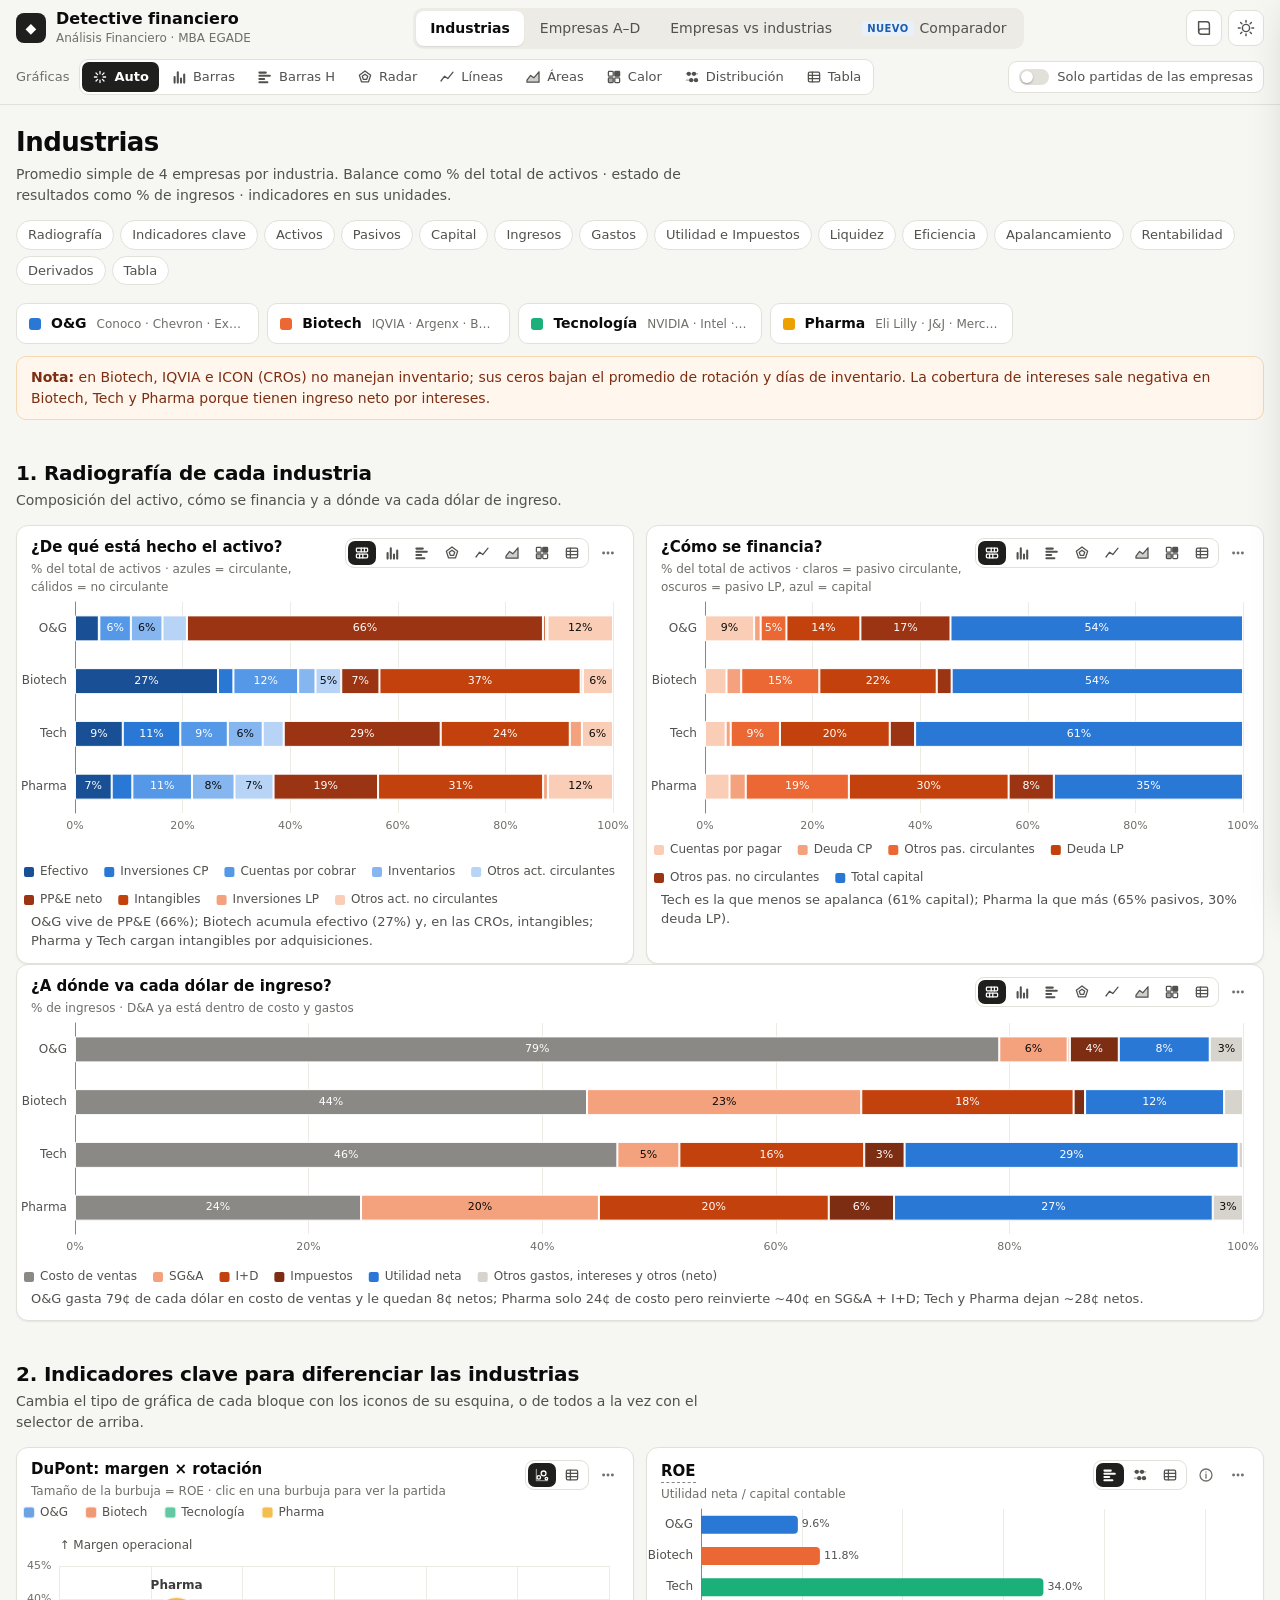
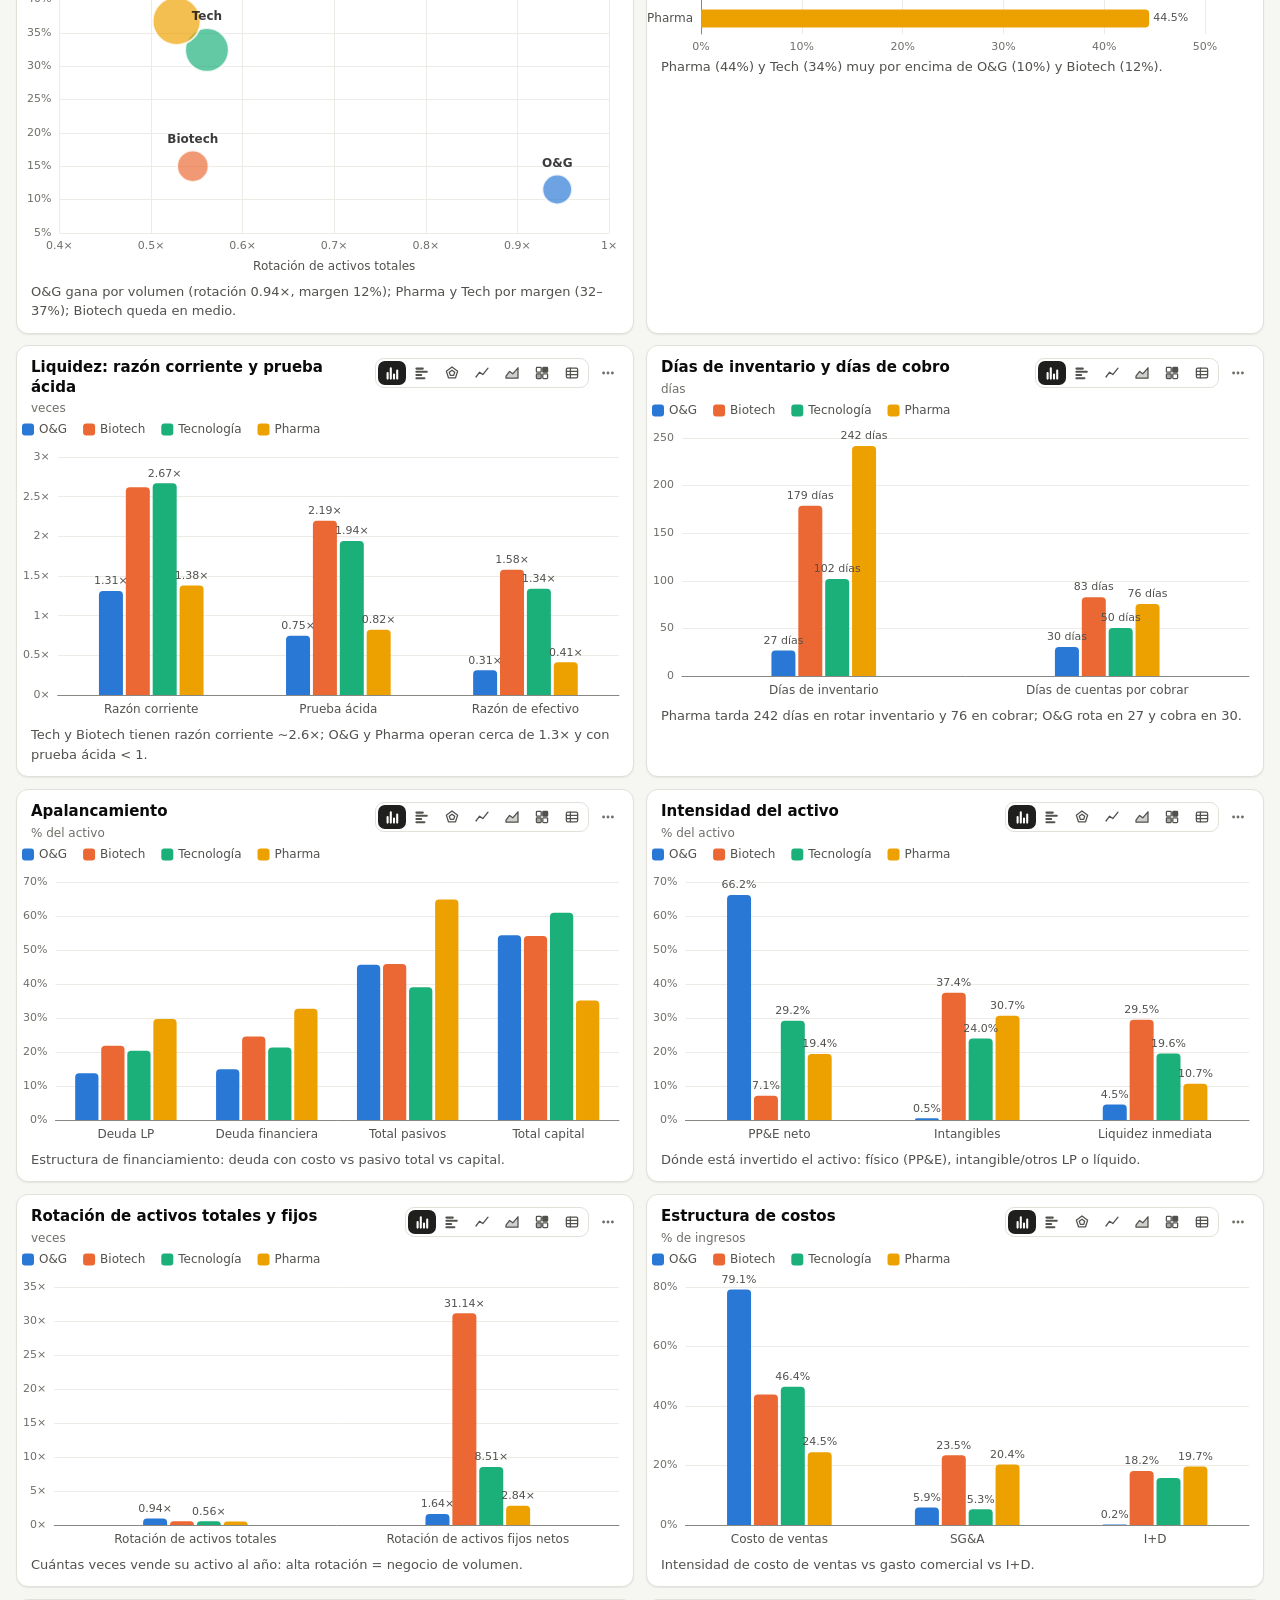
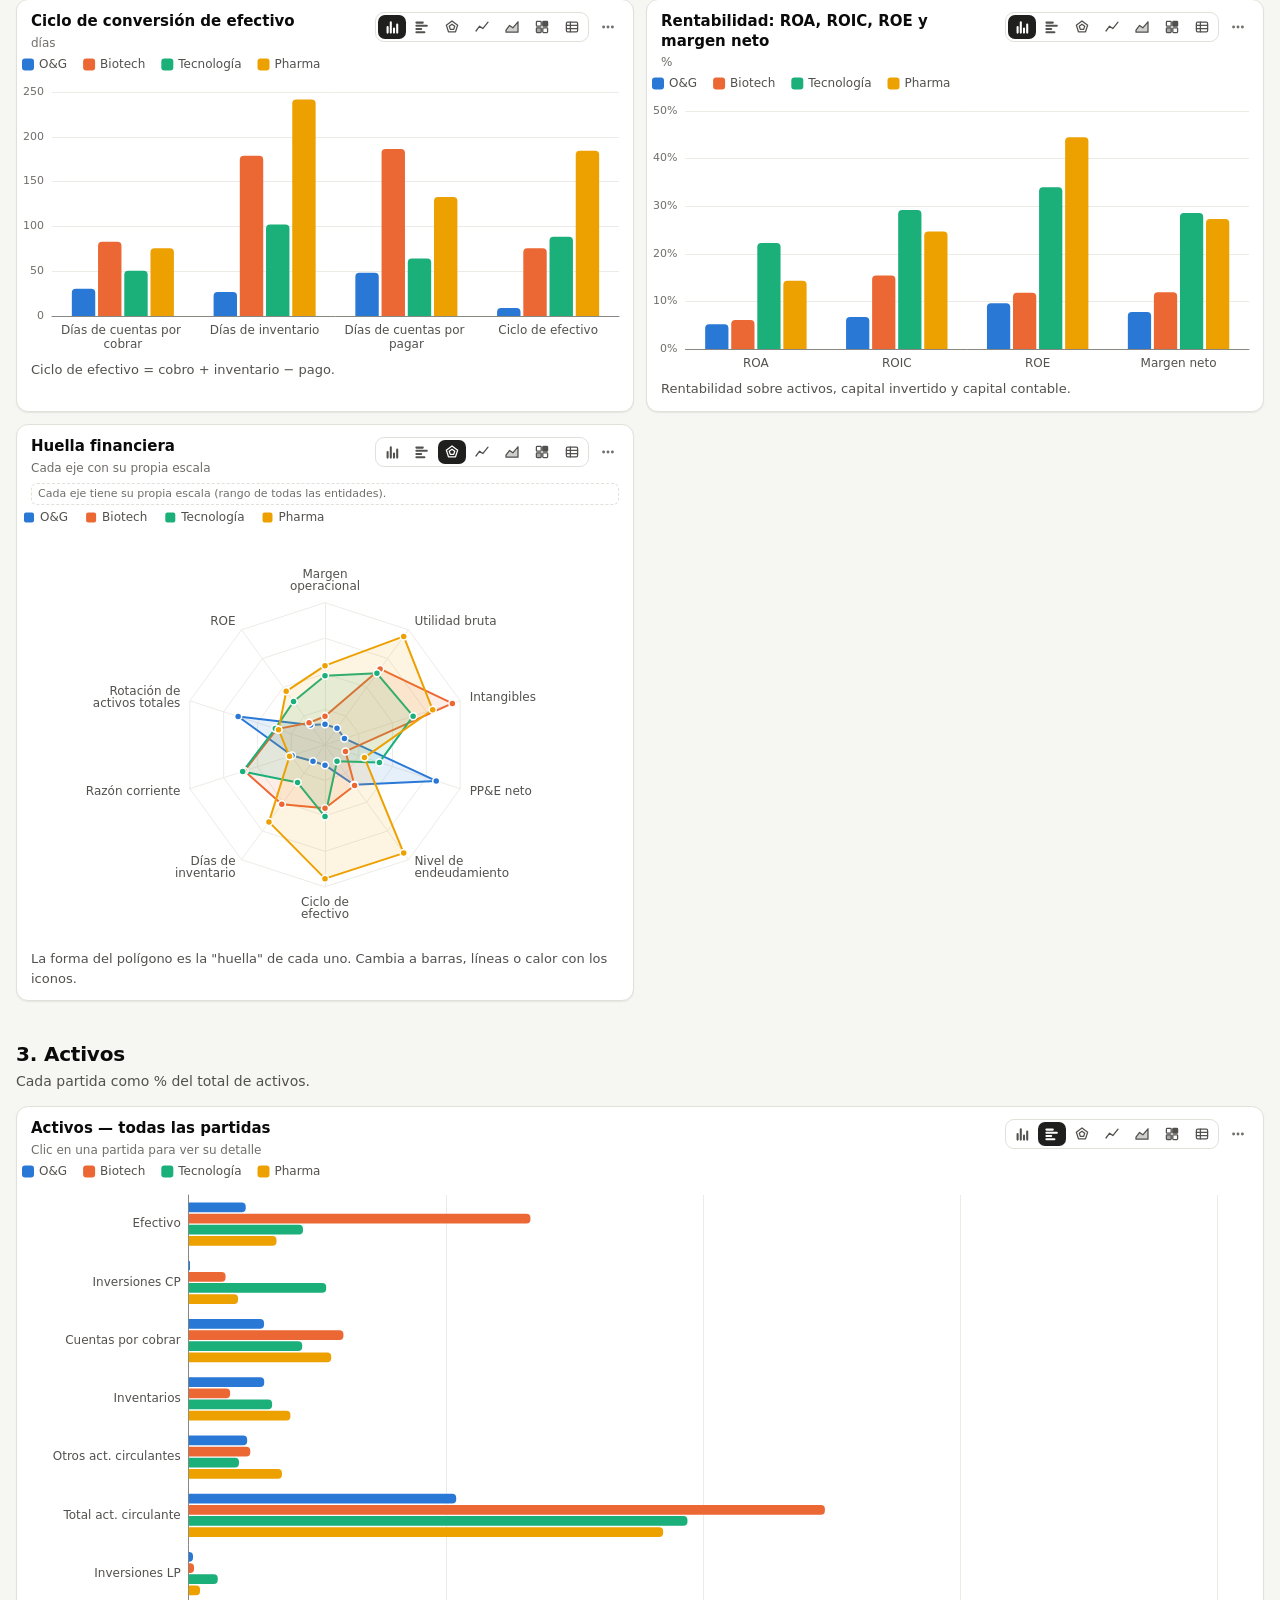
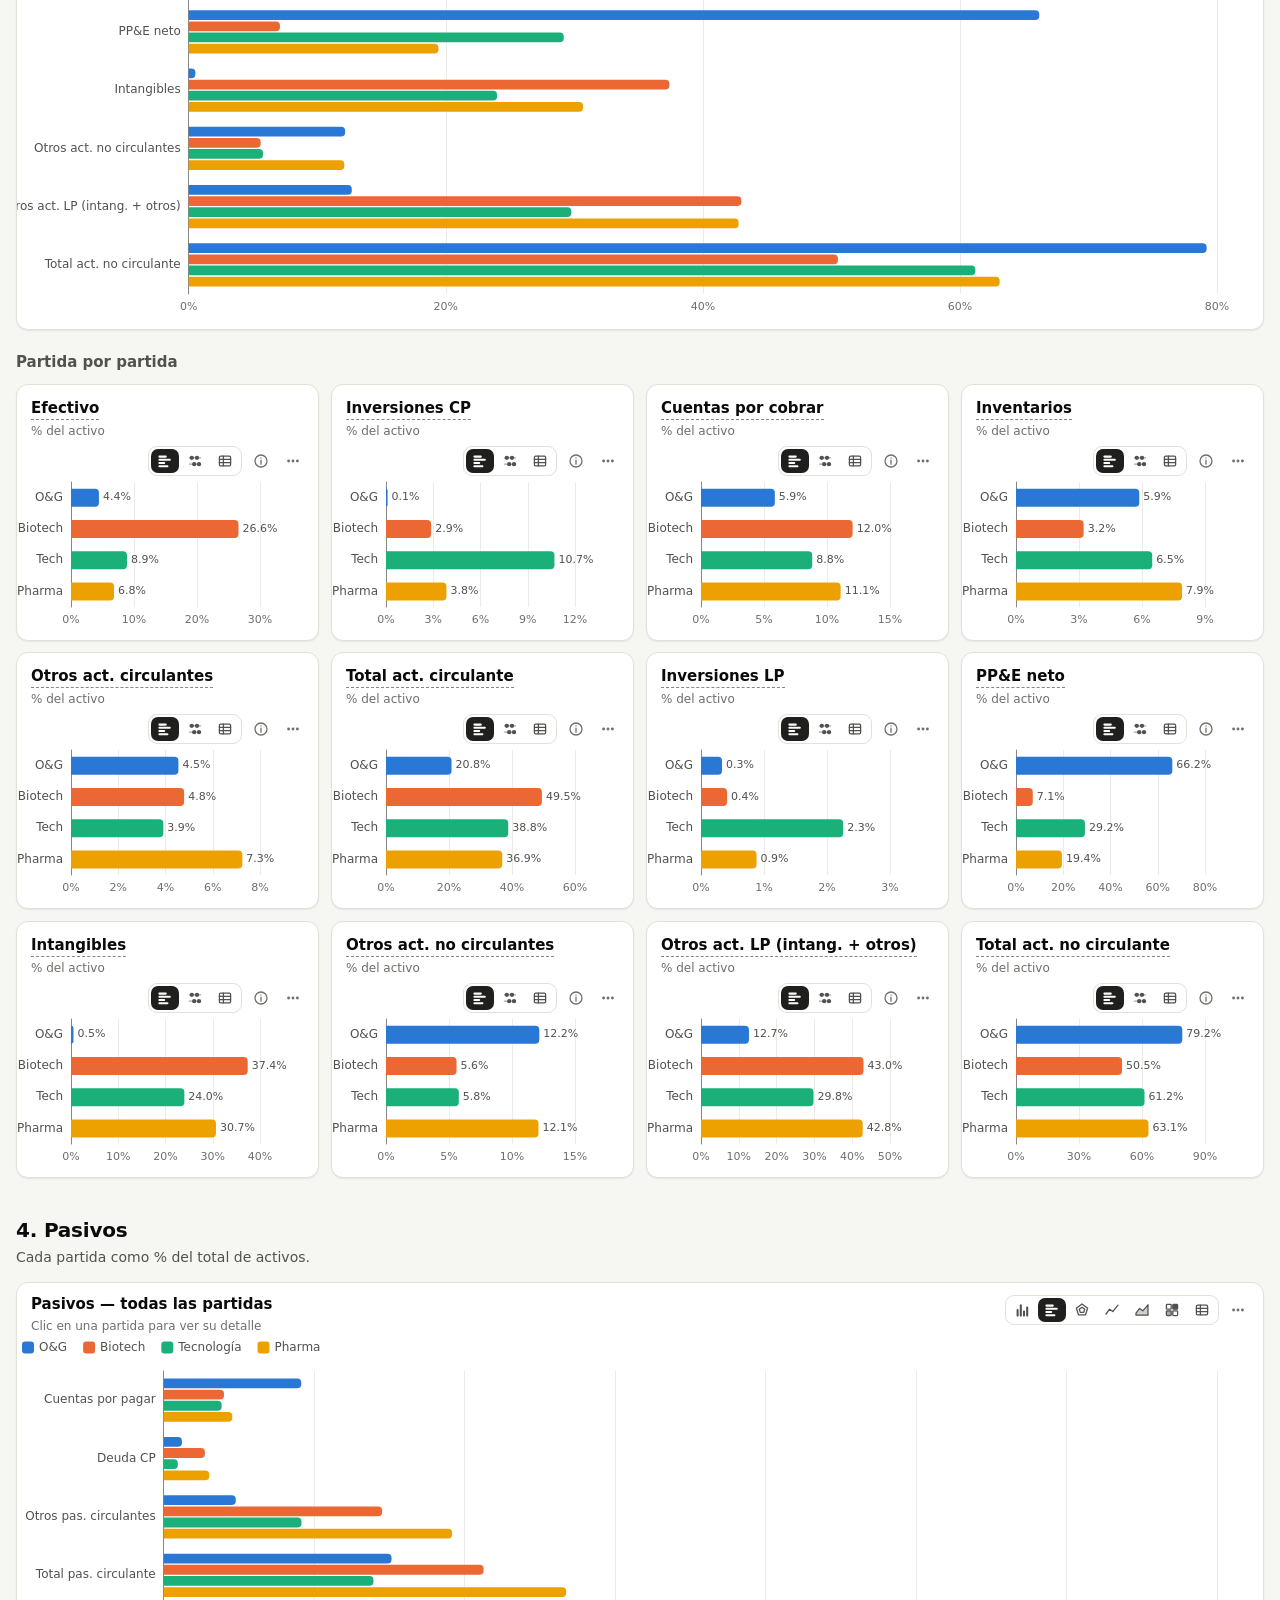
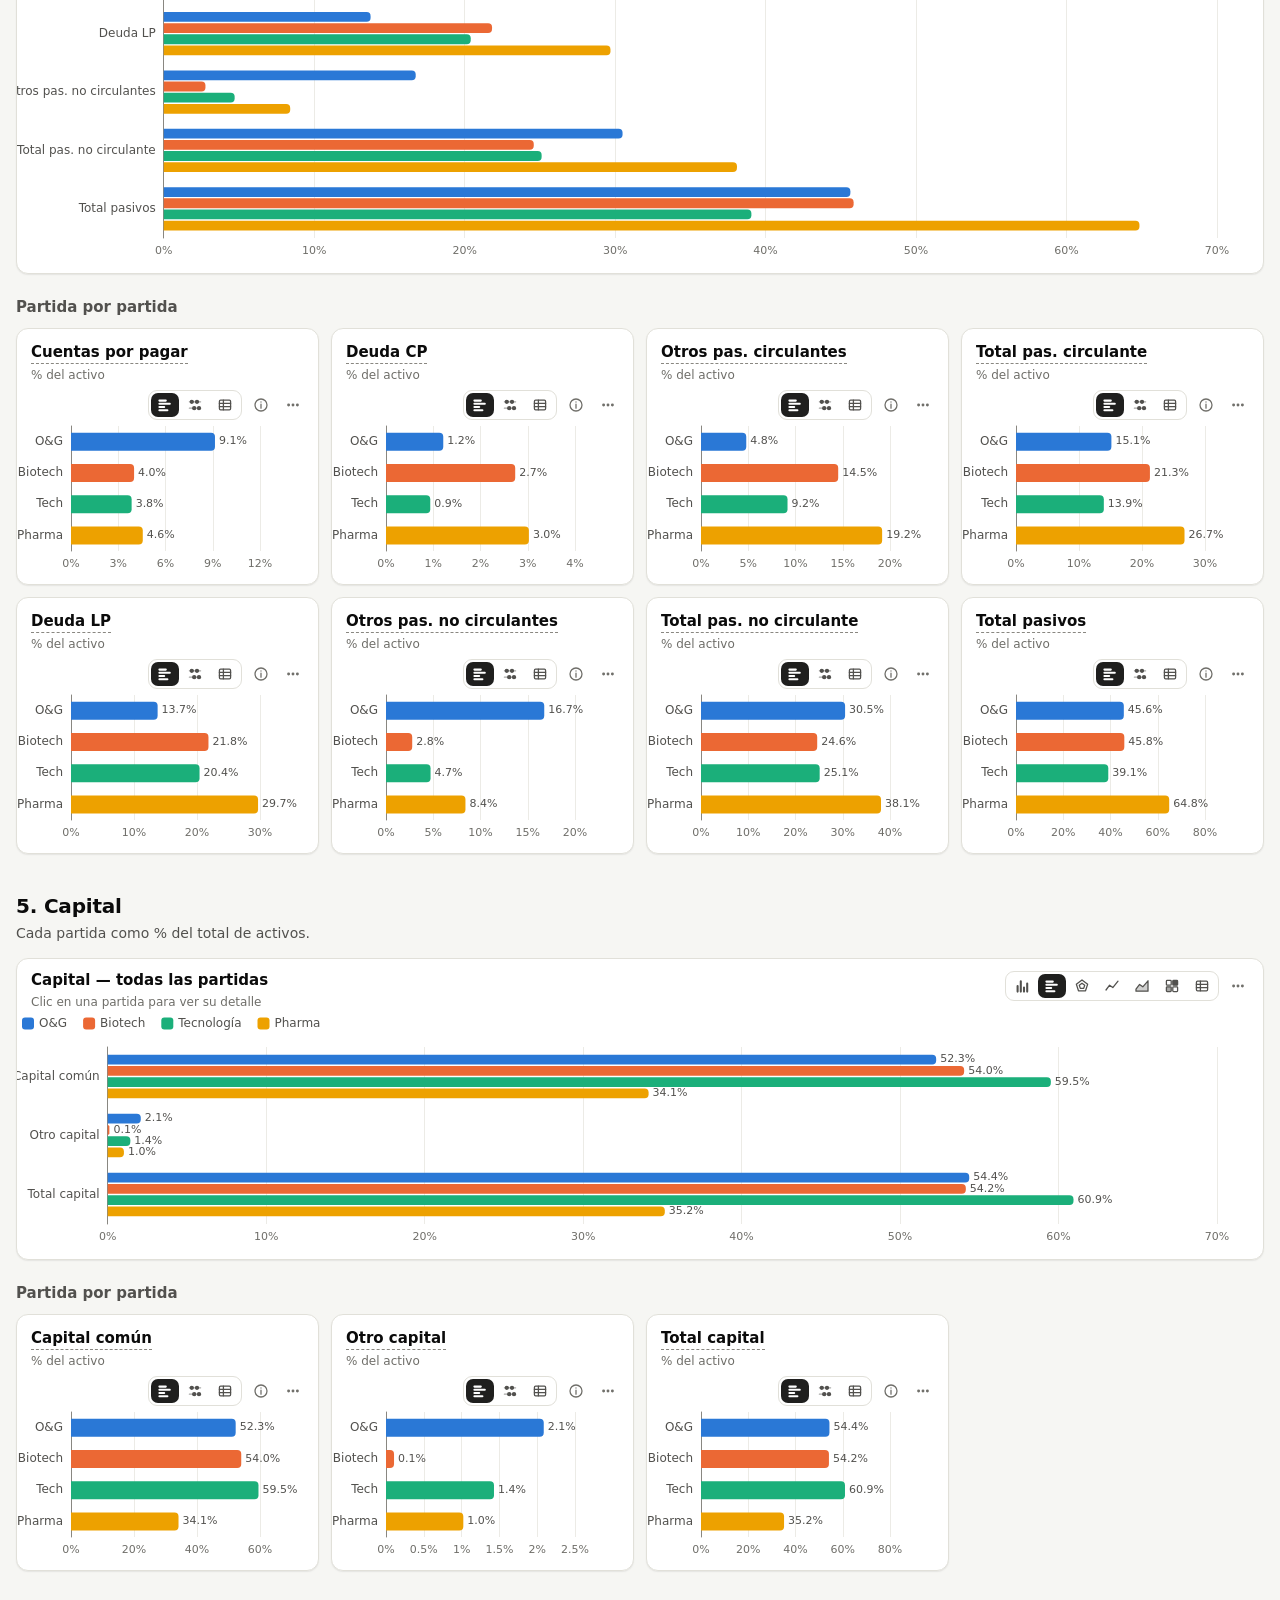
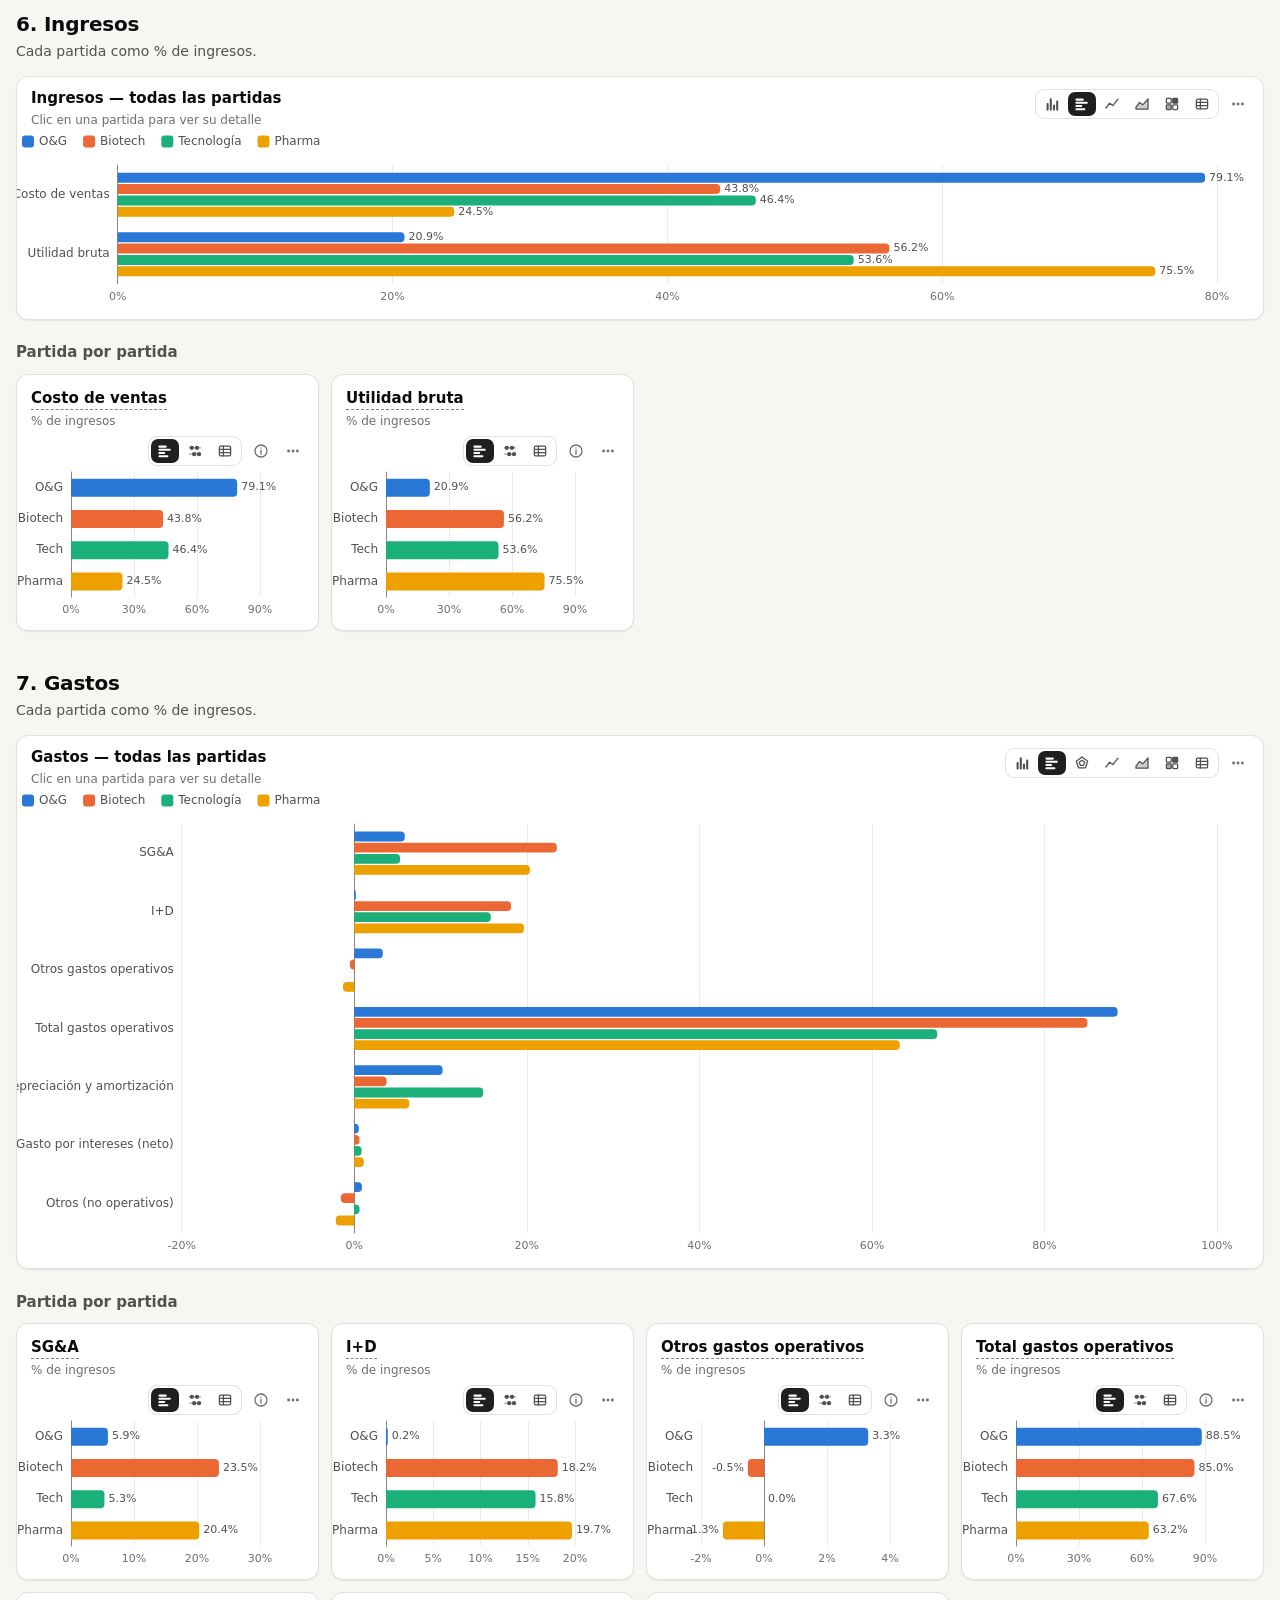
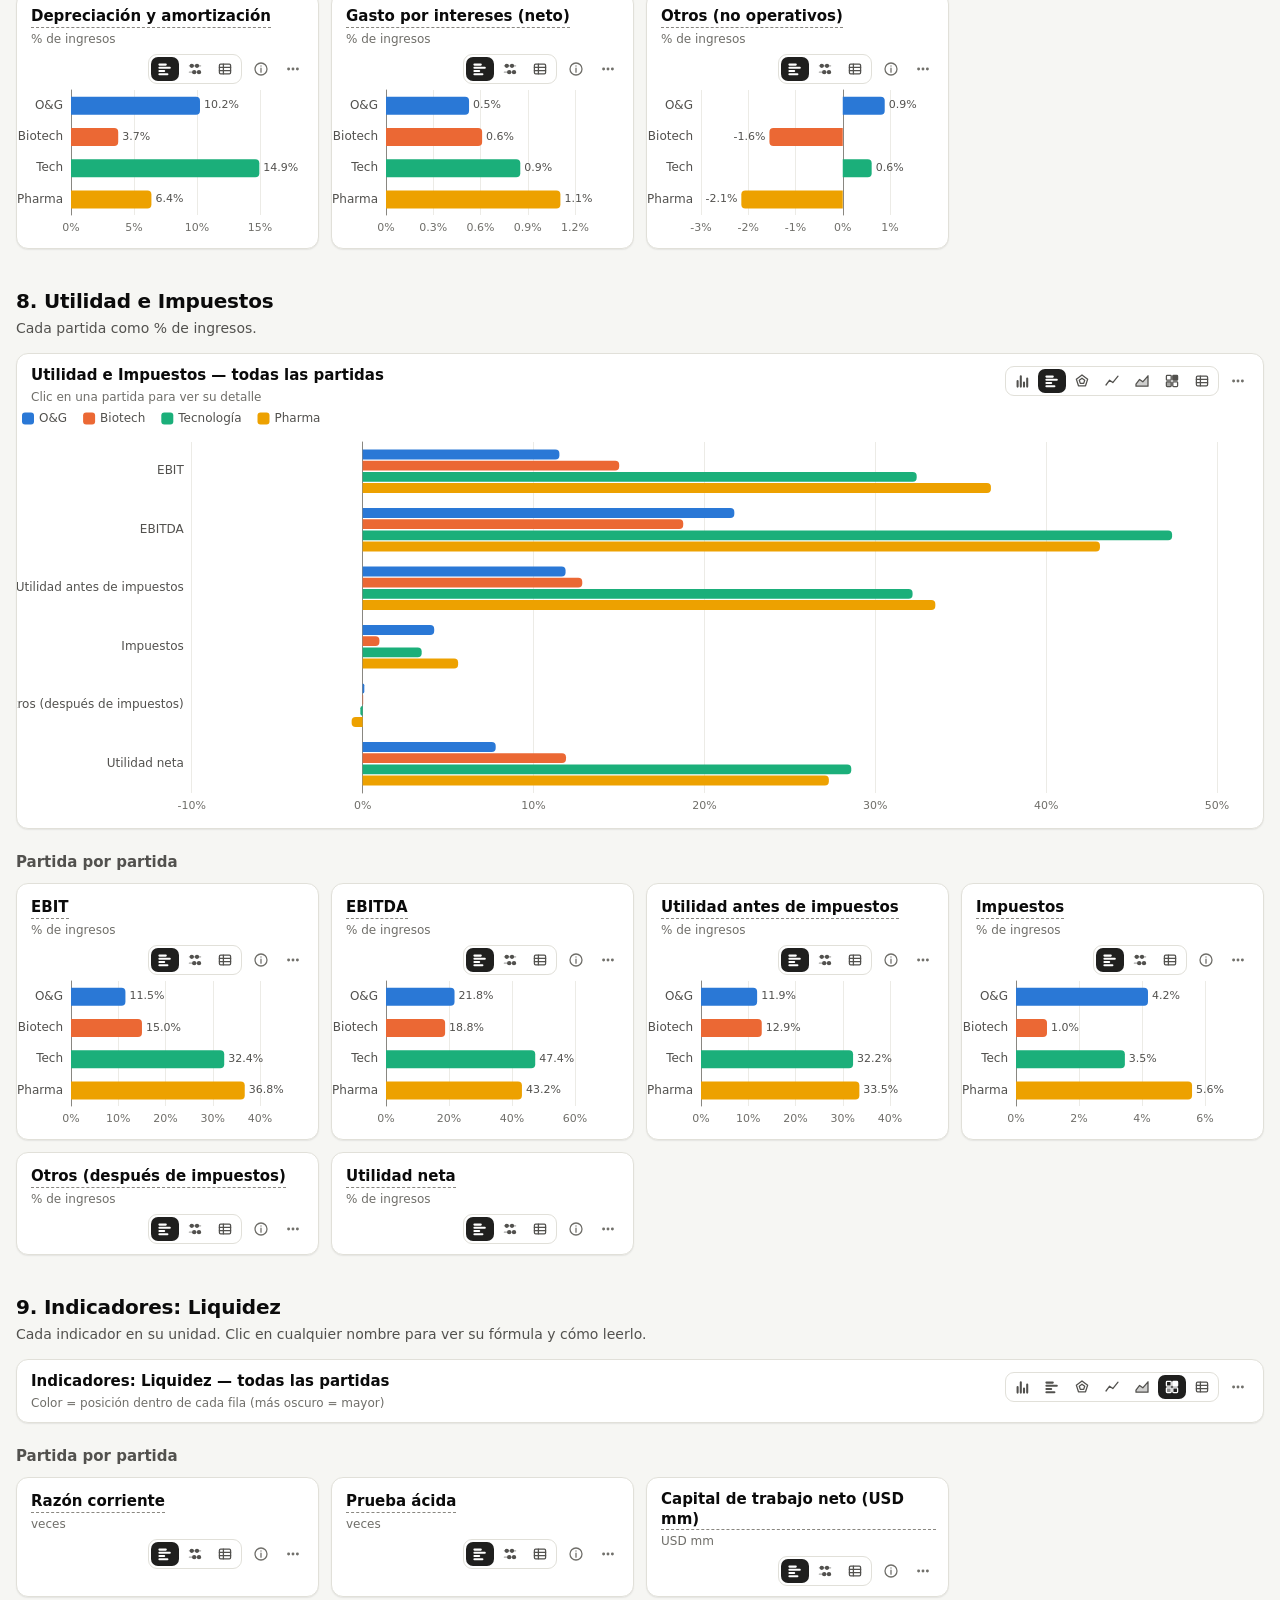
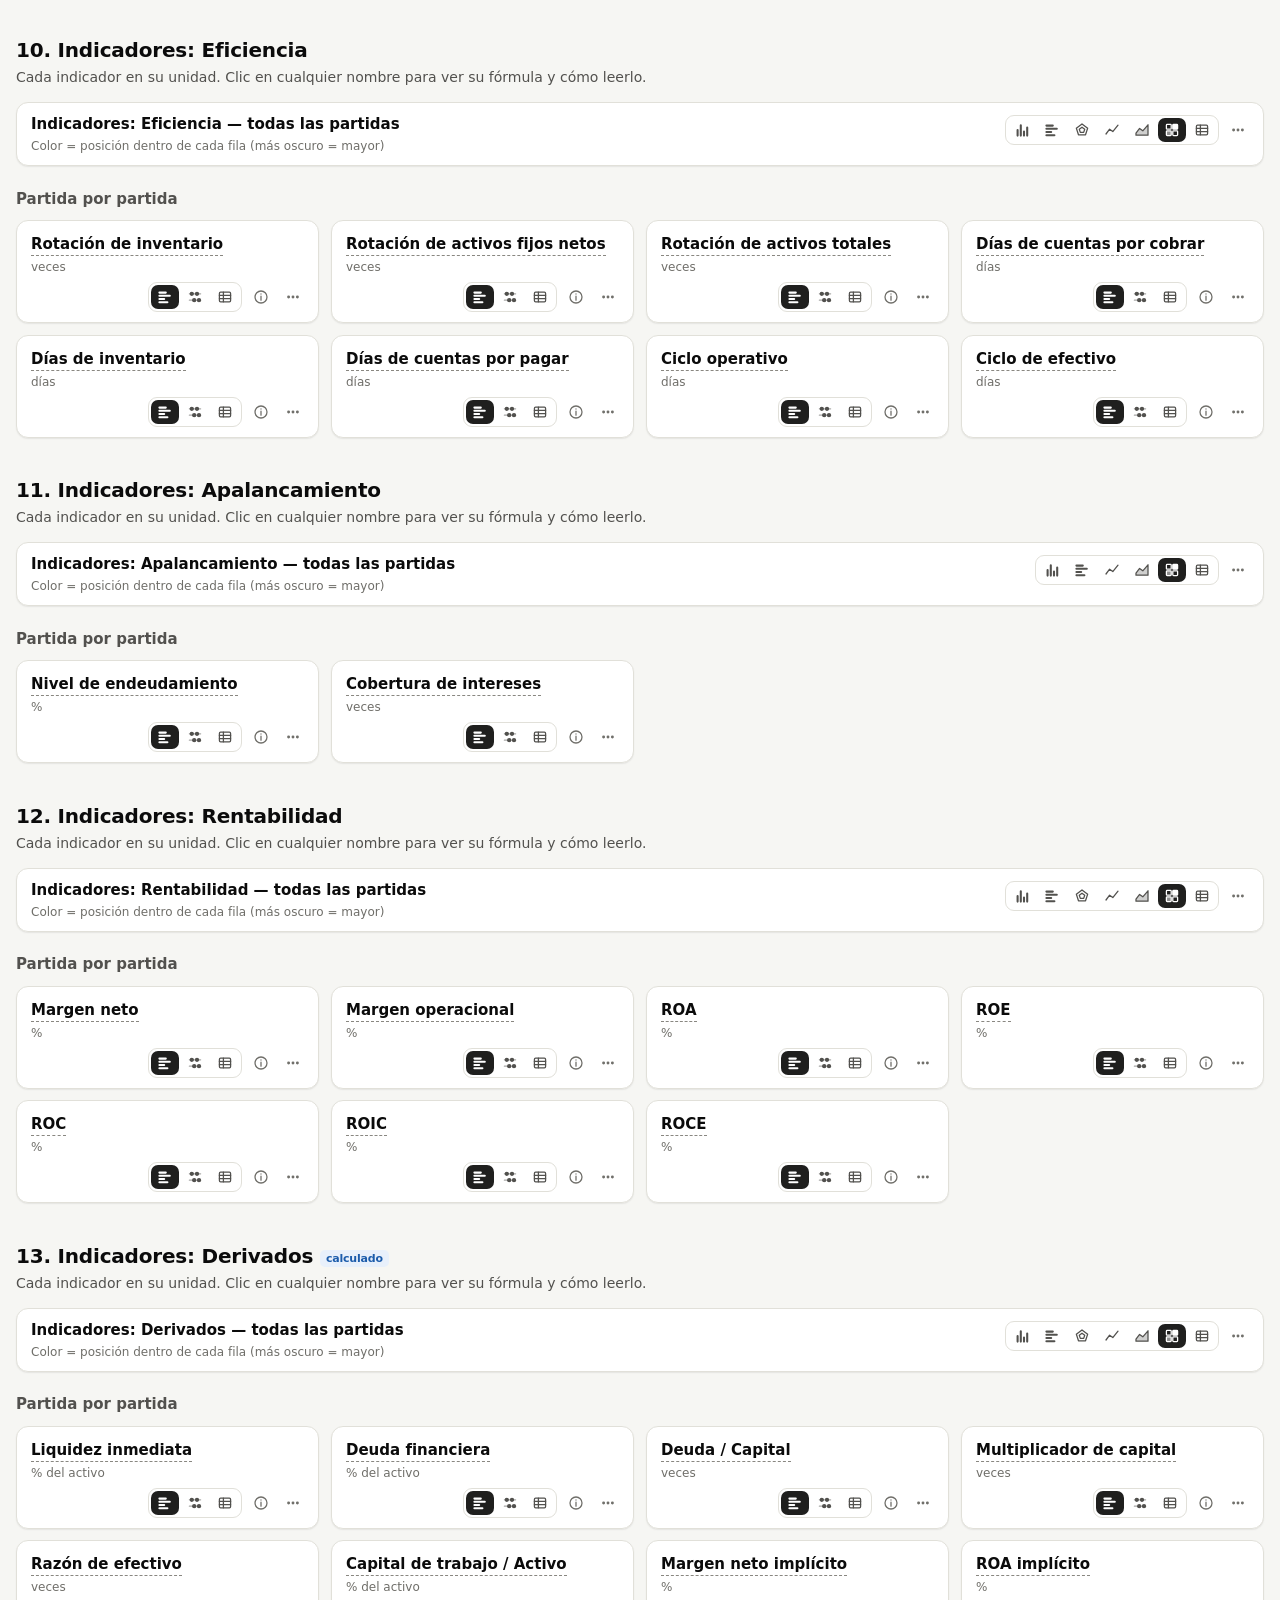
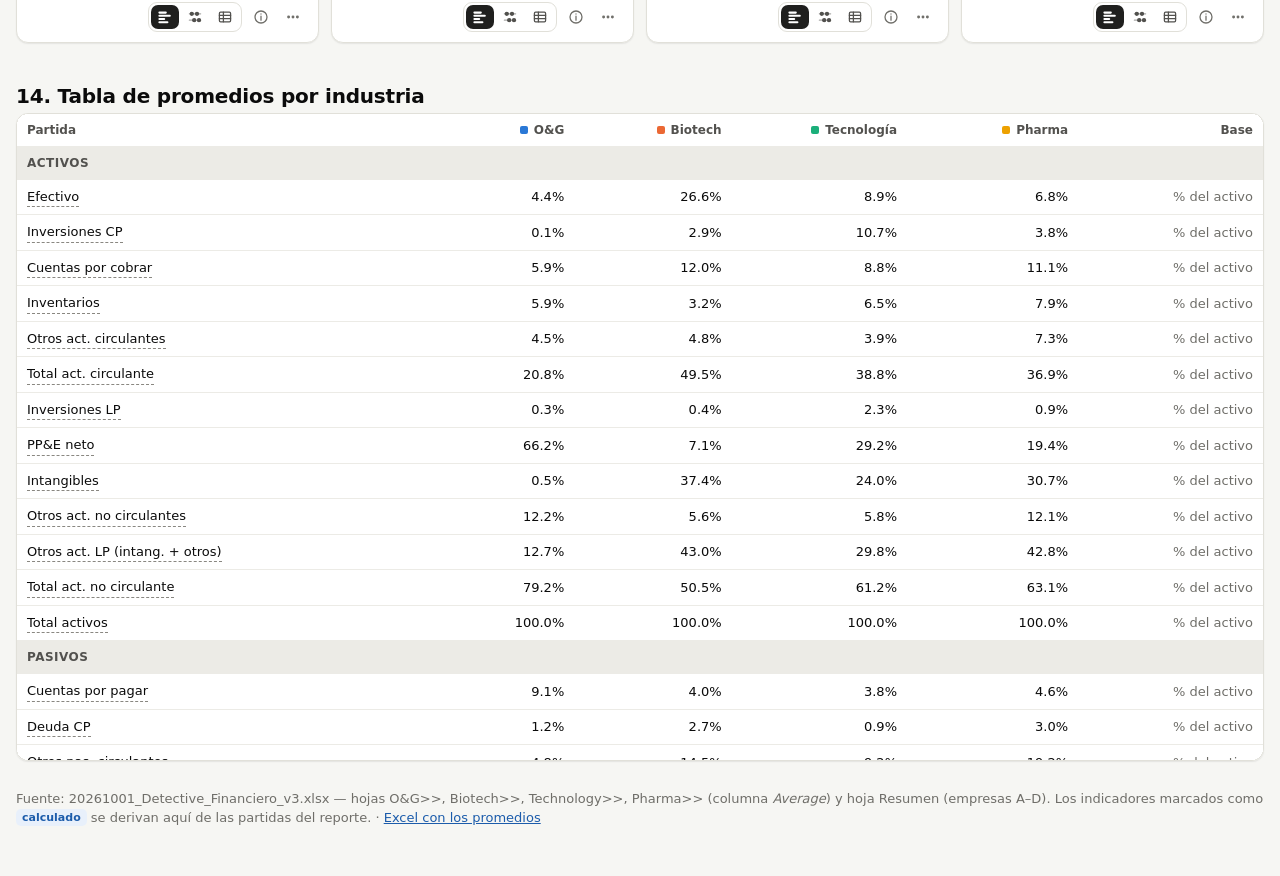
==== commit e6d9a2a3: "Motor de DataViz con ECharts: comparador, tipos de gráfica y fichas financieras - Reemplaza Plotly p" ====
--- a/index.html
+++ b/index.html
@@ -1,281 +1,30 @@
 <!doctype html>
 <html lang="es"><head><meta charset="utf-8"><meta name="viewport" content="width=device-width,initial-scale=1">
-<title>Detective financiero · comparativo</title>
-<script src="assets/plotly.min.js"></script>
-<style>
-:root{--bg:#fcfcfb;--card:#ffffff;--ink:#0b0b0b;--ink2:#52514e;--muted:#8a8985;--line:#e6e5e1;--grid:#eeede9;--accent:#2a78d6;--note-bg:#fff7ed;--note-bd:#fed7aa;--note-ink:#7c2d12;--th:#f3f4f6;--cat:#e5e7eb;--btn:#ffffff;--btn-on:#1f2937;--btn-on-ink:#ffffff;--hover:#ffffff}
-:root[data-theme="dark"]{--bg:#141414;--card:#1e1e1d;--ink:#f3f2ee;--ink2:#c3c2b7;--muted:#8a8985;--line:#33322f;--grid:#2a2a28;--accent:#3987e5;--note-bg:#2b2117;--note-bd:#5a3d1e;--note-ink:#f5c9a3;--th:#262625;--cat:#2f2f2d;--btn:#1e1e1d;--btn-on:#f3f2ee;--btn-on-ink:#141414;--hover:#262625}
-*{box-sizing:border-box}html{scroll-behavior:smooth}body{margin:0;background:var(--bg);color:var(--ink);font:15px/1.5 -apple-system,"Segoe UI",Inter,Roboto,sans-serif;transition:background .2s,color .2s}
-.wrap{max-width:1280px;margin:0 auto;padding:0 16px 64px}
-h1{font-size:26px;margin:0}h2{font-size:22px;margin:44px 0 6px;padding-top:16px;border-top:2px solid var(--line)}h3{font-size:16px;margin:24px 0 8px;color:var(--ink2)}
-.sub{color:var(--ink2);margin:0 0 14px}
-.topbar{position:sticky;top:0;z-index:20;background:var(--bg);padding:10px 0 8px;border-bottom:1px solid var(--line);margin-bottom:12px}
-.row{display:flex;flex-wrap:wrap;gap:8px;align-items:center}
-.seg{display:inline-flex;border:1px solid var(--line);border-radius:10px;overflow:hidden;background:var(--btn)}
-.seg button{border:0;background:transparent;color:var(--ink);padding:8px 14px;font:inherit;font-size:14px;cursor:pointer}
-.seg button.on{background:var(--btn-on);color:var(--btn-on-ink);font-weight:600}
-.tog{display:inline-flex;align-items:center;gap:8px;border:1px solid var(--line);border-radius:10px;padding:6px 12px;background:var(--btn);font-size:14px;cursor:pointer;user-select:none}
-.tog .sw{width:34px;height:18px;border-radius:9px;background:var(--line);position:relative;transition:background .2s}
-.tog .sw::after{content:"";position:absolute;top:2px;left:2px;width:14px;height:14px;border-radius:50%;background:var(--card);box-shadow:0 1px 2px rgba(0,0,0,.3);transition:left .2s}
-.tog.on .sw{background:var(--accent)}.tog.on .sw::after{left:18px}
-.sp{flex:1}
-.chips{display:flex;flex-wrap:wrap;gap:10px;margin:12px 0 8px}
-.chip{display:flex;align-items:center;gap:8px;background:var(--card);border:1px solid var(--line);border-radius:10px;padding:8px 12px}
-.chip b{font-size:14px}.chip span{color:var(--muted);font-size:13px}.dot{width:12px;height:12px;border-radius:3px;flex:none}
-.card{background:var(--card);border:1px solid var(--line);border-radius:12px;padding:12px;margin:12px 0}
-.grid{display:grid;grid-template-columns:repeat(auto-fill,minmax(280px,1fr));gap:12px}.grid .card{margin:0}
-.grid2{display:grid;grid-template-columns:repeat(auto-fit,minmax(380px,1fr));gap:12px}
-.note{background:var(--note-bg);border:1px solid var(--note-bd);border-radius:10px;padding:10px 14px;font-size:14px;color:var(--note-ink);margin:10px 0}
-.insight{font-size:14px;color:var(--ink2);margin:4px 0 0}
-table{border-collapse:collapse;width:100%;font-size:13px}th,td{padding:6px 8px;border-bottom:1px solid var(--line);text-align:right;white-space:nowrap}
-th:first-child,td:first-child{text-align:left}th{background:var(--th);position:sticky;top:0}
-tr.cat td{background:var(--cat);font-weight:700;text-align:left}
-.tbl{overflow:auto;max-height:70vh}
-nav{display:flex;flex-wrap:wrap;gap:8px;margin:10px 0}nav a{font-size:13px;color:var(--accent);text-decoration:none;border:1px solid var(--line);border-radius:999px;padding:4px 10px;background:var(--card)}
-.badge{display:inline-block;padding:2px 10px;border-radius:999px;color:#fff;font-weight:600;font-size:13px}
-.hide{display:none}
-a{color:var(--accent)}
-@media(max-width:600px){.grid2{grid-template-columns:1fr}h1{font-size:20px}}
-</style></head><body><div class="wrap">
-<div class="topbar">
- <div class="row">
-  <h1>Detective financiero</h1><div class="sp"></div>
-  <div class="seg" id="views"><button data-v="ind" class="on">Industrias</button><button data-v="emp">Empresas A–D</button><button data-v="vs">Empresas vs industrias</button></div>
-  <div class="tog" id="tReduced"><span class="sw"></span>Solo partidas de las empresas</div>
-  <div class="tog hide" id="tDev"><span class="sw"></span>Mostrar desviación %</div>
-  <div class="tog" id="tDark"><span class="sw"></span>Modo oscuro</div>
- </div>
-</div>
-<div id="view"></div>
-<p class="sub" style="margin-top:28px">Fuente: 20261001_Detective_Financiero_v3.xlsx — hojas O&amp;G&gt;&gt;, Biotech&gt;&gt;, Technology&gt;&gt;, Pharma&gt;&gt; (columna <i>Average</i>) y hoja Resumen (empresas A–D). 📥 <a href="assets/Comparativo_Industrias_Averages.xlsx">Excel con los promedios</a></p>
-</div>
-<script>
-const D = {"inds": ["O&G", "Biotech", "Tecnología", "Pharma"], "companies": {"O&G": ["Conoco", "Chevron", "Exxon", "Valero"], "Biotech": ["IQVIA", "Argenx", "Beone", "ICON"], "Tecnología": ["NVIDIA", "Intel", "Broadcom", "Micron"], "Pharma": ["Eli Lilly", "J&J", "Merck", "Roche"]}, "colors": {"O&G": "#2A78D6", "Biotech": "#EB6834", "Tecnología": "#1BAF7A", "Pharma": "#EDA100"}, "cats": [{"name": "Activos", "items": [{"key": "Cash & Cash Equivalents", "short": "Efectivo", "unit": "pct", "avg": [0.04433416247200361, 0.26583922017857226, 0.0888601340527625, 0.0682776864315827], "comp": {"O&G": [0.053280738730020746, 0.019422120168388825, 0.02378947837320148, 0.08084431261640339], "Biotech": [0.06612343040341971, 0.4020977369916466, 0.5553509342901142, 0.03978477902910855], "Tecnología": [0.07696167597064542, 0.06746945783218007, 0.0945573141935333, 0.11645208821469118], "Pharma": [0.06461822966677336, 0.04664424476682898, 0.10641795624917803, 0.05543031504355043]}}, {"key": "Short-Term Investments - Total", "short": "Inversiones CP", "unit": "pct", "avg": [0.0009953857338482032, 0.028661458802732742, 0.10693764514022133, 0.03836178759989138], "comp": {"O&G": [0.003969197713610904, 1.2345221781909311e-05, 0, 0], "Biotech": [0.005376703179267967, 0.109269132031663, 0, 0], "Tecnología": [0.3102212345767511, 0.10949775101807226, 0, 0.008031594966061982], "Pharma": [0.0009335324869305452, 0.054264344159429746, 0, 0.09824927375320522]}}, {"key": "Trade Accounts & Trade Notes Receivable - Net", "short": "Cuentas por cobrar", "unit": "pct", "avg": [0.05858859616295623, 0.12034976508952197, 0.08827602004569303, 0.11083459439478575], "comp": {"O&G": [0.04767137667194253, 0.05578497092700271, 0.07961156398948728, 0.05128647306339243], "Biotech": [0.11354528453112477, 0.17155628036933251, 0.10564481954724697, 0.0906526759103836], "Tecnología": [0.20667377532459386, 0.018157395626900757, 0.041761157739695604, 0.08651175149158193], "Pharma": [0.15790035207510936, 0.08623061091310677, 0.08603305422822323, 0.11317436036270367]}}, {"key": "Inventories - Total", "short": "Inventarios", "unit": "pct", "avg": [0.05870482992751495, 0.0322037930930958, 0.06486190250969805, 0.07908634677485081], "comp": {"O&G": [0.01536013908593641, 0.02997111218103033, 0.058581674016659986, 0.13090639442643306], "Biotech": [0, 0.0545372459456689, 0.07427792642671431, 0], "Tecnología": [0.09032177131029293, 0.05494988861509065, 0.013267715614990766, 0.10090823449841783], "Pharma": [0.12219495714641346, 0.07123638371567692, 0.04864612102348282, 0.07426792521383006]}}, {"key": "Other Current Assets", "short": "Otros act. circulantes", "unit": "pct", "avg": [0.04545900606834456, 0.047883613226106986, 0.03907997486109791, 0.07252479464740656], "comp": {"O&G": [0.00709371078982114, 0.013792699035838178, 0.023731569334936968, 0.13721804511278196], "Biotech": [0.023644135720010687, 0.05712054674300256, 0.02598133740079159, 0.08478843304062313], "Tecnología": [0.03379001980268994, 0.05115192334069593, 0.03495195567297127, 0.03642600062803449], "Pharma": [0.14893844020057612, 0.02084734702073189, 0.07684888869405111, 0.04346450267426718]}}, {"key": "Total Current Assets", "short": "Total act. circulante", "unit": "pct", "avg": [0.20808198036466757, 0.49493785039002974, 0.38801567660947284, 0.3690852098485172], "comp": {"O&G": [0.12737516299133173, 0.11898324753404195, 0.18571428571428572, 0.40025522521901086], "Biotech": [0.20868955383382315, 0.7945809420813135, 0.761255017664867, 0.21522588798011527], "Tecnología": [0.7179684769849732, 0.3012264164329397, 0.18453814322119094, 0.34832966979878743], "Pharma": [0.4945855115758028, 0.2792229305757743, 0.3179460201949352, 0.3845863770475565]}}, {"key": "Investments - Long-Term", "short": "Inversiones LP", "unit": "pct", "avg": [0.003337661114815153, 0.004142382007948735, 0.022570739135575304, 0.008821813667618417], "comp": {"O&G": [0.01018542057914203, 0.002561633519746182, 0.0006035903603723997, 0], "Biotech": [0.003606732567459257, 0.005430344743391736, 0.00753245072094395, 0], "Tecnología": [0.030349190419440685, 0.04025937785261246, 0, 0.019674388270248075], "Pharma": [0.01346064938297948, 0.003338185834044476, 0.013056566276504027, 0.005431853176945686]}}, {"key": "Property, Plant & Equipment - Net - Total", "short": "PP&E neto", "unit": "pct", "avg": [0.6617193265661747, 0.07096751807864184, 0.2917523881441353, 0.19428293333743374], "comp": {"O&G": [0.77242719720516, 0.6968353023962075, 0.6828745155686222, 0.49474029109470924], "Biotech": [0.027484637990916376, 0.005557033592124099, 0.2185802893545515, 0.03224811137697536], "Tecnología": [0.07236494296646087, 0.5005699312771663, 0.022490823650433686, 0.5715838546824803], "Pharma": [0.23058252427184467, 0.12283017920787109, 0.19598000964446977, 0.2277390202255494]}}, {"key": "Intangible Assets - Total - Net", "short": "Intangibles", "unit": "pct", "avg": [0.005175764516051794, 0.3739669808967033, 0.2398860047792677, 0.3067805019452783], "comp": {"O&G": [0, 0.014098243274940435, 0, 0.0066048147892667445], "Biotech": [0.7206118087095912, 0.03133821430915995, 0.0076570145947338795, 0.7362608859733284], "Tecnología": [0.05371815664734187, 0.1262078522813805, 0.7602576391648938, 0.019360371023454673], "Pharma": [0.11041466623990896, 0.4978414738215953, 0.3526076600470533, 0.2662582076725556]}}, {"key": "Other Non-Current Assets", "short": "Otros act. no circulantes", "unit": "pct", "avg": [0.12168526743829076, 0.055985268626676306, 0.057775191331548896, 0.12102954120115236], "comp": {"O&G": [0.09001221922436628, 0.1675215732750639, 0.13080760835671967, 0.09839966889701318], "Biotech": [0.039607266898209995, 0.1630934652740107, 0.004975227664903641, 0.016265114669580923], "Tecnología": [0.12559923298178333, 0.031736422155901035, 0.032713393963481635, 0.04105171622502959], "Pharma": [0.15095664852946405, 0.09676723056071482, 0.12040974383703769, 0.11598454187739285]}}, {"key": "__agg_otros_lp", "short": "Otros act. LP (intang. + otros)", "unit": "pct", "avg": [0.12686103195434256, 0.4299522495233796, 0.2976611961108166, 0.4278100431464307], "comp": {"O&G": [0.09001221922436628, 0.18161981655000434, 0.13080760835671967, 0.10500448368627993], "Biotech": [0.7602190756078012, 0.19443167958317065, 0.012632242259637522, 0.7525260006429093], "Tecnología": [0.1793173896291252, 0.15794427443728154, 0.7929710331283754, 0.060412087248484264], "Pharma": [0.26137131476937303, 0.5946087043823102, 0.47301740388409097, 0.3822427495499484]}, "agg": true}, {"key": "Total Non-Current Assets", "short": "Total act. no circulante", "unit": "pct", "avg": [0.7919180196353324, 0.5050621496099703, 0.6119843233905271, 0.6309147901514828], "comp": {"O&G": [0.8726248370086682, 0.881016752465958, 0.8142857142857143, 0.5997447747809892], "Biotech": [0.7913104461661769, 0.20541905791868648, 0.238744982335133, 0.7847741120198847], "Tecnología": [0.28203152301502676, 0.6987735835670603, 0.8154618567788091, 0.6516703302012126], "Pharma": [0.5054144884241971, 0.7207770694242257, 0.6820539798050648, 0.6154136229524435]}}, {"key": "Total Assets", "short": "Total activos", "unit": "pct", "avg": [1, 1, 1, 1], "comp": {"O&G": [1, 1, 1, 1], "Biotech": [1, 1, 1, 1], "Tecnología": [1, 1, 1, 1], "Pharma": [1, 1, 1, 1]}}]}, {"name": "Pasivos", "items": [{"key": "Trade Accounts & Trade Notes Payable - Short-Term", "short": "Cuentas por pagar", "unit": "pct", "avg": [0.09140851999542117, 0.04004856923309574, 0.03848615129913138, 0.04556698962828202], "comp": {"O&G": [0.05099270946948884, 0.059503968988802884, 0.08029088155374405, 0.1748465199696489], "Biotech": [0.026048624098316858, 0.06383620744262435, 0.058501056961105545, 0.011808388430336225], "Tecnología": [0.05654071200078852, 0.04673909444778152, 0.009117901479905547, 0.04154689726804995], "Pharma": [0.047823535687613355, 0.06019276140755986, 0.03217745824382973, 0.04207420317412513]}}, {"key": "Short-Term Debt & Current Portion of Long-Term Debt", "short": "Deuda CP", "unit": "pct", "avg": [0.012116478210976254, 0.027344936685773837, 0.009364977249619193, 0.030237708289930096], "comp": {"O&G": [0.00836483815678331, 0.0030153204202313494, 0.020720299345182415, 0.01636545492170794], "Biotech": [0.061648410366016565, 0.0012473093016104457, 0.013923065932146884, 0.03256096114332145], "Tecnología": [0, 0.012273623769681549, 0.01842283683632198, 0.006763448392473248], "Pharma": [0.014536434439347061, 0.042643441594297476, 0.01891631230546666, 0.0448546448206092]}}, {"key": "Other Current Liabilities", "short": "Otros pas. circulantes", "unit": "pct", "avg": [0.04788254378185501, 0.14517892689995515, 0.09154847045010282, 0.1916782872447408], "comp": {"O&G": [0.038822690033541364, 0.04052319049911732, 0.06008730901153726, 0.05209698558322411], "Biotech": [0.1907560780122896, 0.08696498435392717, 0.15091523916874372, 0.15207940606486006], "Tecnología": [0.10516930851874087, 0.09032819528068524, 0.08067004886260024, 0.09002632913838499], "Pharma": [0.2508446246310324, 0.1688670247477536, 0.15587508950360207, 0.19112641009657516]}}, {"key": "Total Current Liabilities", "short": "Total pas. circulante", "unit": "pct", "avg": [0.15140754198825243, 0.2125724328188247, 0.1393995989988534, 0.267482985162953], "comp": {"O&G": [0.09818023765981351, 0.10304247990815155, 0.16109848991046372, 0.24330896047458095], "Biotech": [0.278453112476623, 0.15204850109816198, 0.22333936206199617, 0.19644875563851774], "Tecnología": [0.1617100205195294, 0.14934091349814832, 0.10821078717882776, 0.13833667479890818], "Pharma": [0.31320459475799284, 0.271703227749611, 0.20696886005289847, 0.2780552580913095]}}, {"key": "Debt - Long-Term - Total", "short": "Deuda LP", "unit": "pct", "avg": [0.13748423289425, 0.21819869166554465, 0.20402456081436543, 0.29690847399783493], "comp": {"O&G": [0.18389522630167543, 0.12277631692653358, 0.07650674863022852, 0.16675863971856247], "Biotech": [0.4707453913972749, 0.004184187158587949, 0.2213035975756451, 0.17656159053067064], "Tecnología": [0.07583265382926677, 0.208689441845726, 0.3622846188015804, 0.16929152878088843], "Pharma": [0.3633486254845478, 0.19797198935796395, 0.34157497113965485, 0.28473831000917293]}}, {"key": "Other Non-Current Liabilities", "short": "Otros pas. no circulantes", "unit": "pct", "avg": [0.16745564384636147, 0.027724485041706402, 0.047132057099841695, 0.08406352661121318], "comp": {"O&G": [0.18907814563019215, 0.18106736787526387, 0.16854648313956078, 0.13113057874042905], "Biotech": [0.029388191290408764, 0.0003558804932572743, 0.01922313664046346, 0.061930731742696116], "Tecnología": [0.05164828272148099, 0.044322207454984885, 0.054368409978257315, 0.03818932824464359], "Pharma": [0.08752978413172588, 0.1209879022137443, 0.06668566334955357, 0.06105075674982895]}}, {"key": "Total Non-Current Liabilities", "short": "Total pas. no circulante", "unit": "pct", "avg": [0.3049398767406115, 0.24592317670725106, 0.25115661791420707, 0.380972000609048], "comp": {"O&G": [0.3729733719318676, 0.30384368480179746, 0.2450532317697893, 0.2978892184589915], "Biotech": [0.5001335826876837, 0.004540067651845223, 0.24052673421610854, 0.23849232227336675], "Tecnología": [0.12748093655074774, 0.25301164930071085, 0.41665302877983773, 0.207480857025532], "Pharma": [0.4508784096162737, 0.31895989157170823, 0.4082606344892084, 0.3457890667590019]}}, {"key": "Total Liabilities", "short": "Total pasivos", "unit": "pct", "avg": [0.4563474187288639, 0.45849560952607576, 0.3905562169130605, 0.648454985772001], "comp": {"O&G": [0.47115360959168107, 0.40688616470994904, 0.40615172168025304, 0.5411981789335725], "Biotech": [0.7785866951643067, 0.1565885687500072, 0.4638660962781047, 0.4349410779118845], "Tecnología": [0.28919095707027714, 0.40235256279885917, 0.5248638159586655, 0.3458175318244402], "Pharma": [0.7640830043742665, 0.5906631193213192, 0.6152294945421068, 0.6238443248503113]}}]}, {"name": "Capital", "items": [{"key": "Common Equity - Total", "short": "Capital común", "unit": "pct", "avg": [0.5227868130485122, 0.5404442121606159, 0.5951612106867484, 0.3413188759416819], "comp": {"O&G": [0.5288463904083189, 0.5754416503092478, 0.5777228384337832, 0.4091363730426985], "Biotech": [0.21717205450173657, 0.8434125829667994, 0.5361339037218953, 0.5650583074520322], "Tecnología": [0.7108090429297228, 0.5405171476003765, 0.4751361840413345, 0.6541824681755598], "Pharma": [0.23591699562573348, 0.4093368806786808, 0.38436134613417505, 0.33566028132813847]}}, {"key": "Other Shareholders' Equity", "short": "Otro capital", "unit": "pct", "avg": [0.020865768222623992, 0.0010603125834891798, 0.01428257240019108, 0.010226118617092083], "comp": {"O&G": [0, 0.01767218498080318, 0.01612543988596374, 0.04966544802372905], "Biotech": [0.004241250333956719, 0, 0, 0], "Tecnología": [0, 0.05713028960076432, 0, 0], "Pharma": [0, 0, 0.0004091593237180892, 0.04049531514465025]}}, {"key": "Total Shareholders' Equity - including Minority Interest & Hybrid Debt", "short": "Total capital", "unit": "pct", "avg": [0.5436525812711361, 0.541504524744105, 0.6094437830869395, 0.351544994558774], "comp": {"O&G": [0.5288463904083189, 0.593113835290051, 0.593848278319747, 0.45880182106642753], "Biotech": [0.2214133048356933, 0.8434125829667994, 0.5361339037218953, 0.5650583074520322], "Tecnología": [0.7108090429297228, 0.5976474372011408, 0.4751361840413345, 0.6541824681755598], "Pharma": [0.23591699562573348, 0.4093368806786808, 0.3847705054578931, 0.37615559647278873]}}, {"key": "Total Liabilities & Equity", "short": "Pasivo + Capital", "unit": "pct", "avg": [1, 1.0000001342701808, 1, 0.999999980330775], "comp": {"O&G": [1, 1, 1, 1], "Biotech": [1, 1.0000011517168066, 1, 0.9999993853639166], "Tecnología": [1, 1, 1, 1], "Pharma": [1, 1, 1, 0.9999999213231]}}]}, {"name": "Ingresos", "items": [{"key": "Revenue from Business Activities - Total", "short": "Ingresos", "unit": "pct", "avg": [1, 1, 1, 1], "comp": {"O&G": [1, 1, 1, 1], "Biotech": [1, 1, 1, 1], "Tecnología": [1, 1, 1, 1], "Pharma": [1, 1, 1, 1]}}, {"key": "Cost of Sales", "short": "Costo de ventas", "unit": "pct", "avg": [0.791334380597161, 0.4384128199252355, 0.4643696092102988, 0.2449251586877344], "comp": {"O&G": [0.7454872421281216, 0.6918159538474885, 0.7743319800558806, 0.9537023463571533], "Biotech": [0.7372164316370325, 0.10856065058824664, 0.1251237593650045, 0.7827504381106584], "Tecnología": [0.2501130294183008, 0.6523376156509564, 0.3529356520105812, 0.6020921397613569], "Pharma": [0.1695638165666856, 0.32024672746382427, 0.22916121887065266, 0.26072887184977517]}}, {"key": "Gross Profit - Industrials/Property - Total", "short": "Utilidad bruta", "unit": "pct", "avg": [0.20866561940283898, 0.5615871800747644, 0.5356303907897011, 0.7550748413122657], "comp": {"O&G": [0.2545127578718784, 0.3081840461525115, 0.22566801994411942, 0.04629765364284667], "Biotech": [0.2627835683629675, 0.8914393494117533, 0.8748762406349955, 0.21724956188934166], "Tecnología": [0.7498869705816992, 0.34766238434904356, 0.6470643479894188, 0.39790786023864305], "Pharma": [0.8304361834333144, 0.6797532725361757, 0.7708387811293473, 0.7392711281502249]}}]}, {"name": "Gastos", "items": [{"key": "Selling, General & Administrative Expenses excluding Research & Development Expenses", "short": "SG&A", "unit": "pct", "avg": [0.05856631410024988, 0.23476430162642023, 0.05309774478928983, 0.2036466744405789], "comp": {"O&G": [0.05437364277958741, 0.05953413724299471, 0.11137216159058984, 0.008985314787827572], "Biotech": [0.12256284488044145, 0.33237620804948786, 0.38957108606914054, 0.09454706750661104], "Tecnología": [0.026751572833091947, 0.0874879382438083, 0.06591325308748258, 0.0322382149927765], "Pharma": [0.1702081958913147, 0.251356257896022, 0.16504899170909537, 0.2279732522658836]}}, {"key": "Research & Development Expense - Supplemental", "short": "I+D", "unit": "pct", "avg": [0.0018574353587449922, 0.1817882576340713, 0.1582498276683969, 0.19678567042067485], "comp": {"O&G": [0.0013232899022801302, 0.002315216448338683, 0.0037912350843611552, 0], "Biotech": [0, 0.3255326016785023, 0.40162042885778293, 0], "Tecnología": [0.0989601293516326, 0.26060961534823, 0.1718189929093556, 0.10161057306436941], "Pharma": [0.20462112029948296, 0.1556909749132101, 0.2286382304533079, 0.19819235601669843]}}, {"key": "Other (operativo)", "short": "Otros gastos operativos", "unit": "pct", "avg": [0.03308204791723883, -0.005128489251611544, 2.6753705388196265e-05, -0.013057138697145643], "comp": {"O&G": [-0.0035118078175895764, 0.14456818773314825, -0.008857535388462666, 0.00012934714185932204], "Biotech": [0, -0.020513957006446218, 0, 4.133395462613928e-17], "Tecnología": [0, 0, 0, 0.00010701482155278506], "Pharma": [0, -0.015457624239593177, 0, -0.036770930548989396]}}, {"key": "Operating Expenses - Total", "short": "Total gastos operativos", "unit": "pct", "avg": [0.8848401779733948, 0.8498368899341154, 0.6757439353733738, 0.6323003648518425], "comp": {"O&G": [0.7976723669923995, 0.8982334952719702, 0.8806378413423689, 0.9628170082868402], "Biotech": [0.859779276517474, 0.7459555033097907, 0.9163152742919279, 0.8772975056172694], "Tecnología": [0.3758247316030254, 1.0004351692429947, 0.5906678980074194, 0.7360479426400557], "Pharma": [0.5443931327574832, 0.7118363360334632, 0.6228484410330559, 0.6501235495833678]}}, {"key": "Depreciation, Depletion & Amortization - Total", "short": "Depreciación y amortización", "unit": "pct", "avg": [0.10237049991689537, 0.03746132827366513, 0.14946432185627334, 0.06381119508626852], "comp": {"O&G": [0.19510043431053203, 0.1050739567970851, 0.07452185054259737, 0.03478575801736701], "Biotech": [0.07014101778050276, 0.006768931327866799, 0.026518660759905898, 0.046416703226385046], "Tecnología": [0.014506080599554013, 0.22148222428244377, 0.13735188692535258, 0.22451709561774305], "Pharma": [0.030638702649626412, 0.07965560073466181, 0.08990786174647368, 0.05504261521431218]}}, {"key": "Interest Expense - Net of (Interest Income)", "short": "Gasto por intereses (neto)", "unit": "pct", "avg": [0.0052725984084712775, 0.006102537155406154, 0.008525279407048078, 0.011073026054530689], "comp": {"O&G": [0.009229098805646038, 0.005205170469332871, 0.001861656967320665, 0.004794467391585538], "Biotech": [0.04193746167995095, -0.038303479375234865, -0.002296449767266888, 0.023072616084175417], "Tecnología": [-0.01179337456033472, 0.0015893137570241992, 0.044813498833878564, -0.000508320402375729], "Pharma": [0.013731416560548644, -0.000902402513987239, 0.015597360446693636, 0.015865729724867716]}}, {"key": "Other (no operativo)", "short": "Otros (no operativos)", "unit": "pct", "avg": [0.008882807598407066, -0.015519740568885542, 0.0061192931640589015, -0.02146777086869329], "comp": {"O&G": [0.02161373507057546, 0.010486249674676845, 0.009907225884132693, -0.006475980235756724], "Biotech": [-0.0007357449417535254, 0.015652852586647146, -0.007963646095941832, -0.06903242382449395], "Tecnología": [0.007923553798171605, 0.03148354871057461, -0.008749823907837274, -0.006180105944673337], "Pharma": [-0.047101060157412666, 0.056830125380866944, -0.03750134592607405, -0.058098802772153395]}}]}, {"name": "Utilidad e Impuestos", "items": [{"key": "Earnings before Interest & Taxes (EBIT)", "short": "EBIT", "unit": "pct", "avg": [0.1151598220266053, 0.1501631100658845, 0.3242560646266262, 0.36769963514815746], "comp": {"O&G": [0.20232763300760043, 0.10176650472802984, 0.1193621586576311, 0.03718299171315978], "Biotech": [0.14022072348252607, 0.2540444966902094, 0.08368472570807203, 0.12270249438273056], "Tecnología": [0.6241752683969747, -0.0004351692429947212, 0.40933210199258063, 0.26395205735994437], "Pharma": [0.45560686724251676, 0.2881636639665368, 0.3771515589669441, 0.34987645041663223]}}, {"key": "Earnings before Interest, Taxes, Depreciation & Amortization (EBITDA)", "short": "EBITDA", "unit": "pct", "avg": [0.2175303219435007, 0.18762443833954964, 0.47372038648289955, 0.43151083023442594], "comp": {"O&G": [0.39742806731813246, 0.20684046152511495, 0.19388400920022847, 0.07196874973052679], "Biotech": [0.2103617412630288, 0.26081342801807617, 0.11020338646797795, 0.16911919760911562], "Tecnología": [0.6386813489965286, 0.22104705503944905, 0.5466839889179332, 0.4884691529776874], "Pharma": [0.4862455698921432, 0.3678192647011986, 0.4670594207134177, 0.4049190656309444]}}, {"key": "Income before Taxes", "short": "Utilidad antes de impuestos", "unit": "pct", "avg": [0.11877003121654109, 0.1285408323415928, 0.321850078383637, 0.33515883822493353], "comp": {"O&G": [0.21471226927252987, 0.10704758393337382, 0.12740772757444313, 0.025912544085817515], "Biotech": [0.09754751686082158, 0.3080008286520914, 0.07801752937939709, 0.030597454474061186], "Tecnología": [0.6438921967554809, 0.029459065710555694, 0.3557687792508648, 0.25828027181764673], "Pharma": [0.39477439052455543, 0.345896191861391, 0.3240528525941764, 0.2759119179196111]}}, {"key": "Income Taxes", "short": "Impuestos", "unit": "pct", "avg": [0.04189807788445992, 0.009833625027740142, 0.034559032133010543, 0.055887626303850746], "comp": {"O&G": [0.08597991313789359, 0.03935325756918539, 0.03571417545267903, 0.006544965378081696], "Biotech": [0.015450643776824034, -0.003235115577695769, 0.02431579085275583, 0.002803181059076465], "Tecnología": [0.08541192517835659, 0.028967135261952964, -0.006214096764599997, 0.030071164856332603], "Pharma": [0.07810797956396999, 0.05071502128608283, 0.04313116241866761, 0.05159634194668255]}}, {"key": "Other (después de impuestos)", "short": "Otros (después de impuestos)", "unit": "pct", "avg": [0.0010036026650216297, 0.0003218884120171674, -0.0013257235998053987, -0.0064235325704736085], "comp": {"O&G": [0.0067861020629750276, -0.0010085017784332436, -0.0026427501890986553, 0.0008795605646433899], "Biotech": [0.0012875536480686696, 0, 0, 0], "Tecnología": [0, -0.005543677747715361, 0, 0.0002407833484937664], "Pharma": [0, -0.010616500164555752, -0.00013843811047361217, -0.01493919200686507]}}, {"key": "Net Income after Minority Interest", "short": "Utilidad neta", "unit": "pct", "avg": [0.07787555599710279, 0.11902909572586984, 0.28596532265082114, 0.27284767935060916], "comp": {"O&G": [0.1355184581976113, 0.06668582458575519, 0.08905080193266544, 0.02024713927237921], "Biotech": [0.08338442673206621, 0.3112359442297872, 0.053701738526641264, 0.02779427341498472], "Tecnología": [0.5584802715771244, -0.005051747299112633, 0.3619828760154648, 0.22844989030980792], "Pharma": [0.31666641096058545, 0.2845646704107524, 0.2807832520650351, 0.2093763839660635]}}]}, {"name": "Indicadores: Liquidez", "items": [{"key": "Razón corriente (CR)", "short": "Razón corriente", "unit": "x", "avg": [1.312477591719356, 2.619848601391999, 2.6700583465426044, 1.381530221888249], "comp": {"O&G": [1.297360507851654, 1.1547009315002845, 1.1527996681874741, 1.6450492593380113], "Biotech": [0.7494603022307508, 5.225838705034882, 3.4085125462727537, 1.0955828520296103], "Tecnología": [4.439851498864077, 2.017038796516231, 1.7053581073782003, 2.5179849834119086], "Pharma": [1.5791132054047916, 1.027676163027011, 1.5362022099057437, 1.38312930921545]}}, {"key": "Prueba ácida (QR)", "short": "Prueba ácida", "unit": "x", "avg": [0.7458881023423507, 2.1949024312075496, 1.940976977503598, 0.8229429670516849], "comp": {"O&G": [1.0686602071500166, 0.7299847245934046, 0.64184985483202, 0.5430576227939613], "Biotech": [0.6645478532022068, 4.491482286640559, 2.9596025874466187, 0.6639769975408144], "Tecnología": [3.672355516152269, 1.306571654790182, 1.259749378848439, 1.5252313602235028], "Pharma": [0.7134381741796298, 0.6887632561061228, 0.9298549087443075, 0.9597155291766796]}}, {"key": "Capital de trabajo neto (NWC) (USD mm)", "short": "Capital de trabajo neto (USD mm)", "unit": "usd", "avg": [7219.5, 2050.0425, 31159.5, 12657.082499999999], "comp": {"O&G": [3560, 5165, 11052, 9101], "Biotech": [-2089, 5578.91, 4404.76, 305.5], "Tecnología": [62079, 32113, 13059, 17387], "Pharma": [20401, 1498, 15189, 13540.329999999994]}}]}, {"name": "Indicadores: Eficiencia", "items": [{"key": "Rotación de inventario (ITR)", "short": "Rotación de inventario", "unit": "x", "avg": [15.482208022490235, 0.5588364155012403, 5.23676487963042, 1.9519453762635401], "comp": {"O&G": [23.86854970124932, 13.584562150652117, 10.067434672660859, 14.408285565398645], "Biotech": [0, 1.0233661837503973, 1.2119794782545639, 0], "Tecnología": [4.2493164952480145, 2.8953644608666442, 11.190074441687345, 2.612304120719675], "Pharma": [1.036131475821724, 2.265064764407734, 2.3338294039320124, 2.1727558608926905]}}, {"key": "Rotación de activos fijos netos (FAT)", "short": "Rotación de activos fijos netos", "unit": "x", "avg": [1.6353309846142599, 31.14183752120595, 8.512614458922194, 2.8380022568941206], "comp": {"O&G": [0.6258055611589464, 0.8168551219533801, 1.056451954846264, 4.042211300498449], "Biotech": [19.817739975698665, 86.03772020725388, 2.9851664375984712, 15.726723464272782], "Tecnología": [16.15861812778603, 0.4993905607785704, 16.602650727650726, 0.7897984194734395], "Pharma": [2.5131675342201656, 3.8494830193305813, 2.4237035380084255, 2.5656549360173093]}}, {"key": "Rotación de activos totales (ATR)", "short": "Rotación de activos totales", "unit": "x", "avg": [0.9434679084709435, 0.545613395996051, 0.5610351731483869, 0.5279055968000547], "comp": {"O&G": [0.4833892356014073, 0.5692134859202745, 0.7214241168871665, 1.9998447954749259], "Biotech": [0.5446834090301896, 0.47811450138148426, 0.6524985437017696, 0.5071571298707604], "Tecnología": [1.169317479234057, 0.24997989868939455, 0.37340728964533704, 0.45143602502475905], "Pharma": [0.5794925139585334, 0.472832689122032, 0.4749974427542268, 0.5842997413654266]}}, {"key": "Días promedio de cartera (DSO)", "short": "Días de cuentas por cobrar", "unit": "días", "avg": [30.351684452293885, 82.84900691123613, 50.44826163696503, 75.70703470495845], "comp": {"O&G": [35.995945304017376, 35.771314088661406, 40.278970685849245, 9.36050773064751], "Biotech": [76.08828939301041, 130.96871597467793, 59.09646773460004, 65.24255454265611], "Tecnología": [64.51278573453796, 26.511929313378616, 40.82090253103135, 69.94742896891219], "Pharma": [99.4553460470397, 66.56513753675964, 66.10996600575287, 70.69768923028158]}}, {"key": "Días promedio de inventario (DIO)", "short": "Días de inventario", "unit": "días", "avg": [26.666694435722302, 178.89680862390657, 101.99253796450313, 241.6691834770411], "comp": {"O&G": [15.557894497291885, 27.779854694223037, 38.2769028348152, 25.052125716559072], "Biotech": [0, 383.51443406483673, 332.07280043078947, 0], "Tecnología": [112.72404179049603, 122.99350310342828, 36.746052864999115, 135.50655409908907], "Pharma": [453.90517553384, 171.71274656058347, 163.12055309437508, 177.93825871936588]}}, {"key": "Periodo promedio de pago (DPO)", "short": "Días de cuentas por pagar", "unit": "días", "avg": [48.1813545939323, 186.2451244927245, 64.05615067577239, 132.86021312299883], "comp": {"O&G": [51.64921942560648, 55.153495881435504, 52.46156453091982, 33.46113853776741], "Biotech": [23.677644710578843, 448.906184125857, 261.53947407784125, 10.85719505662095], "Tecnología": [70.56435552559822, 104.61540692615581, 25.25279403938265, 55.79204621195289], "Pharma": [177.64522258414766, 145.09249129786176, 107.89770438985099, 100.80543422013487]}}, {"key": "Ciclo operativo (OC)", "short": "Ciclo operativo", "unit": "días", "avg": [57.01837888801619, 261.74581553514264, 152.44079960146814, 317.37621818199955], "comp": {"O&G": [51.55383980130926, 63.551168782884446, 78.55587352066445, 34.41263344720658], "Biotech": [76.08828939301041, 514.4831500395146, 391.1692681653895, 65.24255454265611], "Tecnología": [177.236827525034, 149.5054324168069, 77.56695539603047, 205.45398306800126], "Pharma": [553.3605215808797, 238.2778840973431, 229.23051910012794, 248.63594794964746]}}, {"key": "Ciclo de efectivo (CC)", "short": "Ciclo de efectivo", "unit": "días", "avg": [8.837024294083879, 75.50069104241814, 88.38464892569576, 184.51600505900075], "comp": {"O&G": [-0.09537962429722313, 8.397672901448942, 26.094308989744626, 0.9514949094391696], "Biotech": [52.41064468243157, 65.5769659136576, 129.62979408754825, 54.385359486035156], "Tecnología": [106.67247199943577, 44.8900254906511, 52.314161356647816, 149.66193685604838], "Pharma": [375.71529899673203, 93.18539279948135, 121.33281471027695, 147.83051372951257]}}]}, {"name": "Indicadores: Apalancamiento", "items": [{"key": "Nivel de endeudamiento (Debt to Assets)", "short": "Nivel de endeudamiento", "unit": "pct", "avg": [0.4563474187288639, 0.45849560952607576, 0.3905562169130605, 0.648454985772001], "comp": {"O&G": [0.47115360959168107, 0.40688616470994904, 0.40615172168025304, 0.5411981789335725], "Biotech": [0.7785866951643067, 0.1565885687500072, 0.4638660962781047, 0.4349410779118845], "Tecnología": [0.28919095707027714, 0.40235256279885917, 0.5248638159586655, 0.3458175318244402], "Pharma": [0.7640830043742665, 0.5906631193213192, 0.6152294945421068, 0.6238443248503113]}}, {"key": "Cobertura de intereses (Interest Coverage)", "short": "Cobertura de intereses", "unit": "x", "avg": [28.336329425814043, -8.602914489733271, -140.83219207520295, -59.979177780288595], "comp": {"O&G": [21.922794117647058, 19.551041666666666, 64.11608623548922, 7.755395683453237], "Biotech": [3.3435672514619883, -6.632413055782655, -36.440912795436034, 5.318100640823617], "Tecnología": [-52.925925925925924, -0.27380952380952384, 9.134125043660497, -519.2631578947369], "Pharma": [33.179888268156425, -319.32941176470587, 24.180473372781066, 22.052339002613977]}}]}, {"name": "Indicadores: Rentabilidad", "items": [{"key": "Margen neto (NPM)", "short": "Margen neto", "unit": "pct", "avg": [0.07787555599710279, 0.11902909572586984, 0.28596532265082114, 0.27284767935060916], "comp": {"O&G": [0.1355184581976113, 0.06668582458575519, 0.08905080193266544, 0.02024713927237921], "Biotech": [0.08338442673206621, 0.3112359442297872, 0.053701738526641264, 0.02779427341498472], "Tecnología": [0.5584802715771244, -0.005051747299112633, 0.3619828760154648, 0.22844989030980792], "Pharma": [0.31666641096058545, 0.2845646704107524, 0.2807832520650351, 0.2093763839660635]}}, {"key": "Margen operacional (OM)", "short": "Margen operacional", "unit": "pct", "avg": [0.1151598220266053, 0.1501631100658845, 0.3242560646266262, 0.36769963514815746], "comp": {"O&G": [0.20232763300760043, 0.10176650472802984, 0.1193621586576311, 0.03718299171315978], "Biotech": [0.14022072348252607, 0.2540444966902094, 0.08368472570807203, 0.12270249438273056], "Tecnología": [0.6241752683969747, -0.0004351692429947212, 0.40933210199258063, 0.26395205735994437], "Pharma": [0.45560686724251676, 0.2881636639665368, 0.3771515589669441, 0.34987645041663223]}}, {"key": "ROA", "short": "ROA", "unit": "pct", "avg": [0.052050291707860234, 0.06084022555368589, 0.2225188657785597, 0.1434417966529307], "comp": {"O&G": [0.06550816391802458, 0.03795847067392566, 0.06424339614236714, 0.04049113609712354], "Biotech": [0.04541811381244991, 0.14880641828742014, 0.035040306182886644, 0.01409606393198683], "Tecnología": [0.6530407433625147, -0.0012628352780365986, 0.13516704463095877, 0.1031305103988019], "Pharma": [0.18350581457377574, 0.13455147833944078, 0.13337132669910715, 0.12233856699939916]}}, {"key": "ROE", "short": "ROE", "unit": "pct", "avg": [0.09607603469683618, 0.11796637823431619, 0.33968609024112073, 0.44460153844438494], "comp": {"O&G": [0.12386992727216338, 0.06399862625926234, 0.10818149767839595, 0.08825408757752302], "Biotech": [0.20512820512820512, 0.17643371855323367, 0.06535737796030679, 0.02494621129551917], "Tecnología": [0.9187288060811577, -0.00211301044634378, 0.2844806377011268, 0.1576479276285424], "Pharma": [0.7778405879027699, 0.3287059746885117, 0.34662565037408377, 0.3252339408121745]}}, {"key": "ROC", "short": "ROC", "unit": "pct", "avg": [0.07713211952506625, 0.08790245235320547, 0.2783160676855504, 0.24195464225500682], "comp": {"O&G": [0.08131743081335999, 0.05095462982999884, 0.08967573828940364, 0.08658067916750255], "Biotech": [0.08527201397458435, 0.14459445745215677, 0.04872641533123079, 0.07301692265485], "Tecnología": [0.8047420771455737, -2.2190684732021427e-06, 0.18171231563230764, 0.1268120970327936], "Pharma": [0.3450347055886679, 0.17889907229620722, 0.20838562073204725, 0.2354991704031049]}}, {"key": "ROIC", "short": "ROIC", "unit": "pct", "avg": [0.06727845226650284, 0.154301286754084, 0.29196229984530375, 0.2466291662528448], "comp": {"O&G": [0.06910527697738048, 0.04174368606003176, 0.07602965934463814, 0.08223518668396099], "Biotech": [0.09807194025447458, 0.2752879074079573, 0.1698327490816551, 0.07401255027224901], "Tecnología": [0.8314989342977687, -2.3194290273199334e-06, 0.19507163455577378, 0.14128094995669993], "Pharma": [0.3403901972625101, 0.17057938010851906, 0.22618534594983242, 0.24936174169051778]}}, {"key": "ROCE", "short": "ROCE", "unit": "pct", "avg": [0.06329627443861655, 0.08814329235071967, 0.2629334240292811, 0.22351693343255552], "comp": {"O&G": [0.06502244317703999, 0.04083979611121187, 0.07387361848054659, 0.07344923998566774], "Biotech": [0.08908450890652217, 0.14474666214421167, 0.048393897582804685, 0.07034810076934017], "Tecnología": [0.7551607301944322, -2.1354650616882608e-06, 0.1743879914103445, 0.12218710997740945], "Pharma": [0.3083640483175028, 0.1596545117566101, 0.19583321847713311, 0.2302159551789761]}}]}], "bio_no_rev": [], "reduced": ["Efectivo", "Inversiones CP", "Cuentas por cobrar", "Inventarios", "Otros act. circulantes", "Total act. circulante", "PP&E neto", "Inversiones LP", "Otros act. LP (intang. + otros)", "Total act. no circulante", "Cuentas por pagar", "Deuda CP", "Otros pas. circulantes", "Total pas. circulante", "Deuda LP", "Otros pas. no circulantes", "Total pas. no circulante", "Total pasivos", "Capital común", "Total capital", "ROE", "Margen operacional", "Prueba ácida", "Razón corriente", "Días de inventario", "Días de cuentas por cobrar", "Rotación de activos totales", "Rotación de activos fijos netos"], "comps": {"names": ["A", "B", "C", "D"], "colors": {"A": "#4a3aa7", "B": "#e87ba4", "C": "#008300", "D": "#e34948"}, "items": {"Efectivo": [0.0513, 0.0646, 0.023399999999999997, 0.10220000000000001], "Inversiones CP": [0.25120000000000003, 0.0, 0.0, 0.0274], "Cuentas por cobrar": [0.18600000000000003, 0.15789999999999998, 0.030600000000000002, 0.045599999999999995], "Inventarios": [0.1035, 0.1222, 0.0217, 0.0736], "Otros act. circulantes": [0.0154, 0.1499, 0.0292, 0.055999999999999994], "Total act. circulante": [0.6074, 0.4946, 0.10490000000000001, 0.30479999999999996], "PP&E neto": [0.064, 0.2193, 0.7668, 0.11279999999999997], "Inversiones LP": [0.0, 0.024900000000000002, 0.0, 0.04019999999999999], "Otros act. LP (intang. + otros)": [0.3286, 0.2611, 0.1284, 0.5422], "Total act. no circulante": [0.3926, 0.5053, 0.8952000000000001, 0.6951999999999999], "Cuentas por pagar": [0.047400000000000005, 0.0478, 0.039, 0.0147], "Deuda CP": [0.0066, 0.0165, 0.023399999999999997, 0.0027], "Otros pas. circulantes": [0.1014, 0.2489, 0.0496, 0.0964], "Total pas. circulante": [0.1554, 0.3132, 0.11199999999999999, 0.11380000000000001], "Deuda LP": [0.048600000000000004, 0.3735, 0.245, 0.2234], "Otros pas. no circulantes": [0.0353, 0.0774, 0.20829999999999999, 0.042699999999999995], "Total pas. no circulante": [0.0839, 0.4509, 0.4533, 0.2661], "Total pasivos": [0.23929999999999998, 0.7641, 0.5653, 0.3799], "Capital común": [0.7606, 0.2359, 0.3221, 0.6201], "Total capital": [0.7606, 0.2359, 0.4347, 0.6201], "ROE": [1.0149, 1.0116, 0.0616, 0.0739], "Margen operacional": [0.6038, 0.4035, 0.1812, 0.1883], "Prueba ácida": [3.14, 0.71, 0.48, 1.54], "Razón corriente": [3.91, 1.58, 0.94, 2.68], "Días de inventario": [91.72, 352.27, null, null], "Días de cuentas por cobrar": [51.86, 79.57, 45.76, null], "Rotación de activos totales": [1.36, 0.68, 0.25, 0.34], "Rotación de activos fijos netos": [20.25, 3.12, 0.33, 2.88]}}};
-// ---------- state ----------
-const S = {view:'ind', reduced:false, dev:false, dark:false};
-try{ S.dark = localStorage.getItem('theme')==='dark' || (localStorage.getItem('theme')==null && matchMedia('(prefers-color-scheme: dark)').matches); }catch(e){}
-// ---------- data model ----------
-const ITEMS = []; D.cats.forEach(c=>c.items.forEach(it=>{ it.cat=c.name; ITEMS.push(it); }));
-const byShort = Object.fromEntries(ITEMS.map(it=>[it.short,it]));
-const RED = new Set(D.reduced);
-const INDS = {kind:'ind', names:D.inds, color:n=>D.colors[n], label:n=>n, val:(short)=>byShort[short]?byShort[short].avg:null, sub:n=>D.companies[n].join(' · ')};
-const COMPS = {kind:'emp', names:D.comps.names, color:n=>D.comps.colors[n], label:n=>'Empresa '+n, val:(short)=>D.comps.items[short]||null, sub:n=>'industria por descubrir'};
-const pct = v => (v*100).toFixed(1)+'%';
-const fmt = (v,u) => v==null?'—':(u==='pct'?pct(v):u==='días'?v.toFixed(0)+' días':u==='usd'?'$'+Math.round(v).toLocaleString('en-US')+' mm':v.toFixed(2)+'×');
-const unitName = (it) => it.unit==='usd'?'USD mm':it.unit==='días'?'días':it.unit==='x'?'veces':(['Activos','Pasivos','Capital'].includes(it.cat)?'% activos':(it.cat.startsWith('Indicadores')?'%':'% ingresos'));
-const esc = s => String(s).replace(/&/g,'&amp;').replace(/</g,'&lt;');
-// ---------- theme ----------
-function css(v){ return getComputedStyle(document.documentElement).getPropertyValue(v).trim(); }
-function base(){ return {paper_bgcolor:'rgba(0,0,0,0)',plot_bgcolor:'rgba(0,0,0,0)',font:{family:'inherit',size:13,color:css('--ink')},
-  margin:{l:60,r:20,t:48,b:60},hoverlabel:{bgcolor:css('--hover'),bordercolor:css('--line'),font:{color:css('--ink')}},
-  xaxis:{gridcolor:css('--grid'),zerolinecolor:css('--muted')},yaxis:{gridcolor:css('--grid'),zerolinecolor:css('--muted')},legend:{orientation:'h',y:-0.18}}; }
-const cfg={responsive:true,displayModeBar:false};
-function L(t,o={}){ const b=base(); const r=Object.assign({},b,{title:{text:t,x:0,font:{size:15}}}); for(const k of ['xaxis','yaxis','legend','margin']) if(o[k]) o[k]=Object.assign({},b[k]||{},o[k]); return Object.assign(r,o); }
-let uid=0; const nid=()=>'p'+(uid++);
-const plots=[]; const queue=[]; function plot(id,tr,lay){ plots.push(id); queue.push([id,tr,lay]); }
-function flush(){ queue.forEach(([id,tr,lay])=>Plotly.newPlot(id,tr,lay,cfg)); queue.length=0; }
-// ---------- chart builders (generic over entity set) ----------
-function card(parent,html,h){ const d=document.createElement('div'); d.className='card'; const id=nid(); d.innerHTML=`<div id="${id}" style="height:${h||400}px"></div>${html||''}`; parent.appendChild(d); return id; }
-function stackChart(parent,set,keys,title,ytitle,ins){
-  if(keys.some(k=>!set.val(k))) return;
-  const palette=['#2a78d6','#1baf7a','#eda100','#e87ba4','#4a3aa7','#eb6834','#e34948','#6b7280','#a3a29e','#0ea5a4'];
-  const id=card(parent,ins?`<p class="insight">${ins}</p>`:'',380);
-  const tr=keys.map((k,j)=>{const v=set.val(k);return {type:'bar',name:k,x:set.names.map(set.label),y:v,marker:{color:palette[j],line:{color:css('--card'),width:1.5}},
-    text:v.map(x=>x>0.045?pct(x):''),textposition:'inside',insidetextanchor:'middle',textfont:{color:'#fff',size:11},hovertemplate:'%{x} · '+k+': %{y:.1%}<extra></extra>'}});
-  plot(id,tr,L(title,{barmode:'stack',yaxis:{tickformat:'.0%',title:ytitle},legend:{y:-0.15,font:{size:11}}}));
-}
-function incomeStack(parent,set,ins){
-  const keys=['Costo de ventas','SG&A','I+D','Impuestos','Utilidad neta']; if(keys.some(k=>!set.val(k))) return;
-  const cols=['#8a8985','#eb6834','#4a3aa7','#e34948','#1baf7a']; const id=card(parent,`<p class="insight">${ins}</p>`,420);
-  const tr=keys.map((k,j)=>{const v=set.val(k);return {type:'bar',name:k,y:set.names.map(set.label),x:v,orientation:'h',marker:{color:cols[j],line:{color:css('--card'),width:1.5}},
-    text:v.map(x=>Math.abs(x)>0.03?pct(x):''),textposition:'inside',insidetextanchor:'middle',textfont:{color:'#fff',size:11},hovertemplate:'%{y} · '+k+': %{x:.1%}<extra></extra>'}});
-  const resid=set.names.map((_,i)=>1-keys.reduce((s,k)=>s+set.val(k)[i],0));
-  tr.push({type:'bar',name:'Otros gastos, intereses y otros (neto)',y:set.names.map(set.label),x:resid,orientation:'h',marker:{color:'#b8b7b2',line:{color:css('--card'),width:1.5}},hovertemplate:'%{y} · Otros: %{x:.1%}<extra></extra>'});
-  plot(id,tr,L('¿A dónde va cada dólar de ingreso?',{barmode:'relative',xaxis:{tickformat:'.0%',zerolinecolor:css('--ink')},yaxis:{autorange:'reversed'},legend:{y:-0.2,font:{size:11}},margin:{l:100,b:70}}));
-}
-function barOne(parent,set,k,title,ins,h){
-  const v=set.val(k); if(!v) return; const id=card(parent,ins?`<p class="insight">${ins}</p>`:'',h||400); const u=byShort[k].unit;
-  plot(id,[{type:'bar',x:set.names.map(set.label),y:v,marker:{color:set.names.map(set.color),cornerradius:4},text:v.map(x=>fmt(x,u)),textposition:v.some(x=>x<0)?'auto':'outside',cliponaxis:false,hovertemplate:'%{x}: %{text}<extra></extra>'}],
-    L(title,{yaxis:{tickformat:u==='pct'?'.0%':'',zerolinecolor:css('--ink')},showlegend:false,margin:h?{l:44,r:10,t:40,b:36}:undefined}));
-}
-function grouped(parent,set,keys,title,u,ins){
-  keys=keys.filter(k=>set.val(k)); if(!keys.length) return; const id=card(parent,ins?`<p class="insight">${ins}</p>`:'',400);
-  const tr=set.names.map((n,i)=>({type:'bar',name:set.label(n),x:keys,y:keys.map(k=>set.val(k)[i]),marker:{color:set.color(n),cornerradius:4},
-    text:keys.map(k=>fmt(set.val(k)[i],u)),textposition:'outside',cliponaxis:false,textfont:{size:11},hovertemplate:set.label(n)+' · %{x}: %{text}<extra></extra>'}));
-  plot(id,tr,L(title,{barmode:'group',bargap:0.3,yaxis:{tickformat:u==='pct'?'.0%':'',zerolinecolor:css('--ink')},legend:{y:-0.15}}));
-}
-function dupont(parent,set,ins){
-  const m=set.val('Margen operacional'),r=set.val('Rotación de activos totales'),roe=set.val('ROE'); if(!m||!r||!roe) return;
-  const id=card(parent,`<p class="insight">${ins}</p>`);
-  plot(id,[{type:'scatter',mode:'markers+text',x:r,y:m,text:set.names.map(set.label),textposition:'top center',marker:{size:roe.map(v=>Math.max(14,Math.abs(v||0)*60)),color:set.names.map(set.color),line:{color:css('--card'),width:2}},
-    hovertemplate:'%{text}<br>Rotación de activos: %{x:.2f}×<br>Margen operacional: %{y:.1%}<extra></extra>'}],
-    L('Margen vs rotación de activos (tamaño = |ROE|)',{xaxis:{title:'Rotación de activos totales (×)'},yaxis:{title:'Margen operacional',tickformat:'.0%'},showlegend:false}));
-}
-function radar(parent,set,ks,ins){
-  ks=ks.filter(k=>set.val(k)&&set.val(k).every(v=>v!=null)); if(ks.length<4) return; const id=card(parent,`<p class="insight">${ins}</p>`);
-  const norm=ks.map(k=>{const v=set.val(k),mn=Math.min(...v),mx=Math.max(...v);return v.map(x=>(x-mn)/(mx-mn||1));});
-  plot(id,set.names.map((n,i)=>({type:'scatterpolar',name:set.label(n),r:norm.map(a=>a[i]).concat([norm[0][i]]),theta:ks.concat([ks[0]]),fill:'toself',line:{color:set.color(n),width:2},fillcolor:set.color(n)+'22',hovertemplate:set.label(n)+' · %{theta}: %{r:.2f} (normalizado)<extra></extra>'})),
-    L('Huella (indicadores normalizados)',{polar:{bgcolor:'rgba(0,0,0,0)',radialaxis:{range:[0,1],showticklabels:false,gridcolor:css('--line')},angularaxis:{gridcolor:css('--line'),tickfont:{size:10}}},legend:{y:-0.1},margin:{l:70,r:70,t:48,b:40}}));
-}
-function keyCharts(parent,set,ins){
-  const g=document.createElement('div'); g.className='grid2'; parent.appendChild(g);
-  dupont(g,set,ins.dupont||'DuPont: rentabilidad = margen × rotación.');
-  barOne(g,set,'ROE','ROE (utilidad neta / capital)',ins.roe||'');
-  grouped(g,set,['Razón corriente','Prueba ácida'],'Liquidez: razón corriente y prueba ácida','x',ins.liq||'');
-  grouped(g,set,['Días de inventario','Días de cuentas por cobrar'],'Días de inventario y días de cobro','días',ins.days||'');
-  grouped(g,set,['Deuda LP','Total pasivos','Total capital'],'Apalancamiento (% del activo)','pct','Estructura de financiamiento: deuda de largo plazo vs capital.');
-  grouped(g,set,set.val('Intangibles')?['PP&E neto','Intangibles','Efectivo']:['PP&E neto','Otros act. LP (intang. + otros)','Efectivo'],'Intensidad del activo (% del activo)','pct','Dónde está invertido el activo: físico (PP&E), intangible/otros LP o líquido.');
-  grouped(g,set,['Rotación de activos totales','Rotación de activos fijos netos'],'Rotación de activos totales y fijos','x','Cuántas veces vende su activo al año: alta rotación = negocio de volumen.');
-  if(!(S.reduced&&set.kind==='ind')){ grouped(g,set,['Costo de ventas','SG&A','I+D'],'Estructura de costos (% de ingresos)','pct','Intensidad de costo de ventas vs gasto comercial vs I+D.');
-    grouped(g,set,['Días de cuentas por cobrar','Días de inventario','Días de cuentas por pagar','Ciclo de efectivo'],'Ciclo de conversión de efectivo (días)','días','Ciclo de efectivo = cobro + inventario − pago.');
-    grouped(g,set,['ROA','ROIC','ROE','Margen neto'],'Rentabilidad: ROA, ROIC, ROE y margen neto','pct','Rentabilidad sobre activos, capital invertido y capital contable.'); }
-  radar(g,set,set.kind==='ind'&&!S.reduced?['Margen operacional','ROE','Rotación de activos totales','Razón corriente','Días de inventario','Ciclo de efectivo','Nivel de endeudamiento','PP&E neto','Intangibles','Utilidad bruta']
-                 :['Margen operacional','ROE','Rotación de activos totales','Razón corriente','Días de inventario','Días de cuentas por cobrar','Total pasivos','PP&E neto','Efectivo','Rotación de activos fijos netos'],
-        'Perfil normalizado (0 = mínimo, 1 = máximo del grupo). La forma del polígono es la "huella" de cada uno.');
-}
-function categorySections(parent,set,filter,startNum){
-  let n=startNum;
-  D.cats.forEach((c)=>{
-    const items=c.items.filter(it=>filter(it)&&set.val(it.short)&&!/^(Total activos|Pasivo \+ Capital|Ingresos)$/.test(it.short)); if(!items.length) return;
-    const sec=document.createElement('div'); const anchor='c'+(n);
-    sec.innerHTML=`<h2 id="${anchor}">${n}. ${c.name}</h2><p class="sub">${c.name.startsWith('Indicadores')?'Cada indicador en su unidad.':(['Activos','Pasivos','Capital'].includes(c.name)?'Cada partida como % del total de activos.':'Cada partida como % de ingresos.')}</p>`;
-    parent.appendChild(sec); n++;
-    if(!c.name.startsWith('Indicadores')){
-      const id=card(sec,'',Math.max(360,items.length*42+120));
-      const tr=set.names.map((nm,i)=>({type:'bar',name:set.label(nm),orientation:'h',y:items.map(it=>it.short),x:items.map(it=>set.val(it.short)[i]),marker:{color:set.color(nm),cornerradius:3},hovertemplate:set.label(nm)+' · %{y}: %{x:.1%}<extra></extra>'}));
-      plot(id,tr,L(c.name+' — todas las partidas',{barmode:'group',bargap:0.25,xaxis:{tickformat:'.0%',zerolinecolor:css('--ink')},yaxis:{autorange:'reversed',automargin:true},legend:{orientation:'h',y:1.08,x:0},margin:{l:10,t:60,b:40}}));
-    } else {
-      const id=card(sec,'',Math.max(260,items.length*44+110));
-      const z=items.map(it=>{const v=set.val(it.short).map(x=>x==null?NaN:x);const ok=v.filter(x=>!isNaN(x));const mn=Math.min(...ok),mx=Math.max(...ok);return v.map(x=>isNaN(x)?null:(x-mn)/(mx-mn||1));});
-      plot(id,[{type:'heatmap',z:z,x:set.names.map(set.label),y:items.map(it=>it.short),colorscale:[[0,S.dark?'#1d2a3d':'#e8f0fb'],[1,S.dark?'#3987e5':'#2a78d6']],showscale:false,xgap:3,ygap:3,
-        text:items.map(it=>set.val(it.short).map(v=>fmt(v,it.unit))),texttemplate:'%{text}',textfont:{size:13},hovertemplate:'%{x} · %{y}: %{text}<extra></extra>'}],
-        L(c.name+' — mapa de calor (más oscuro = mayor valor del grupo)',{yaxis:{autorange:'reversed',automargin:true},xaxis:{side:'top'},margin:{l:10,t:80,b:20}}));
-    }
-    const h3=document.createElement('h3'); h3.textContent='Item por item'; sec.appendChild(h3);
-    const g=document.createElement('div'); g.className='grid'; sec.appendChild(g);
-    items.forEach(it=>barOne(g,set,it.short,it.short,'',230));
-  });
-  return n;
-}
-function tableFor(parent,set,filter,title){
-  const sec=document.createElement('div'); sec.innerHTML=`<h2>${title}</h2>`; parent.appendChild(sec);
-  let h=`<tr><th>Item</th>${set.names.map(n=>`<th style="border-bottom:3px solid ${set.color(n)}">${set.label(n)}</th>`).join('')}<th>Unidad</th></tr>`;
-  D.cats.forEach(c=>{const its=c.items.filter(it=>filter(it)&&set.val(it.short)); if(!its.length) return; h+=`<tr class="cat"><td colspan="${set.names.length+2}">${c.name}</td></tr>`;
-    its.forEach(it=>{h+=`<tr><td>${it.short}</td>${set.val(it.short).map(v=>`<td>${fmt(v,it.unit)}</td>`).join('')}<td style="color:var(--muted)">${unitName(it)}</td></tr>`;});});
-  const d=document.createElement('div'); d.className='card tbl'; d.innerHTML=`<table>${h}</table>`; sec.appendChild(d);
-}
-function chips(parent,set){
-  const d=document.createElement('div'); d.className='chips';
-  d.innerHTML=set.names.map(n=>`<div class="chip"><div class="dot" style="background:${set.color(n)}"></div><b>${set.label(n)}</b><span>${set.sub(n)}</span></div>`).join(''); parent.appendChild(d);
-}
-// ---------- views ----------
-function viewInd(root){
-  const filter = S.reduced ? (it=>RED.has(it.short)) : (it=>true);
-  root.innerHTML=`<p class="sub">Promedio simple de 4 empresas por industria. Balance como % del total de activos · estado de resultados como % de ingresos · indicadores en sus unidades.${S.reduced?' <b>Vista reducida:</b> solo las 28 partidas e indicadores que traen las empresas A–D.':''}</p>`;
-  chips(root,INDS);
-  if(!S.reduced) root.insertAdjacentHTML('beforeend',`<div class="note"><b>Nota:</b> en Biotech, IQVIA e ICON (CROs) no manejan inventario; sus ceros bajan el promedio de rotación y días de inventario. La cobertura de intereses sale negativa en Biotech, Tech y Pharma porque tienen ingreso neto por intereses.</div>`);
-  const h=document.createElement('div'); h.innerHTML=`<h2 id="c1">1. Radiografía de cada industria</h2><p class="sub">Composición del activo, cómo se financia y a dónde va cada dólar de ingreso.</p>`; root.appendChild(h);
-  const g=document.createElement('div'); g.className='grid2'; root.appendChild(g);
-  stackChart(g,INDS,S.reduced?['Efectivo','Inversiones CP','Cuentas por cobrar','Inventarios','Otros act. circulantes','PP&E neto','Inversiones LP','Otros act. LP (intang. + otros)']:['Efectivo','Inversiones CP','Cuentas por cobrar','Inventarios','Otros act. circulantes','PP&E neto','Intangibles','Inversiones LP','Otros act. no circulantes'],
-    '¿De qué está hecho el activo?','% del total de activos','O&G vive de PP&E (66%); Biotech acumula efectivo (27%) y, en las CROs, intangibles; Pharma y Tech cargan intangibles por adquisiciones.');
-  stackChart(g,INDS,['Cuentas por pagar','Deuda CP','Otros pas. circulantes','Deuda LP','Otros pas. no circulantes','Total capital'],'¿Cómo se financia?','% del total de activos','Tech es la que menos se apalanca (61% capital); Pharma la que más (65% pasivos, 30% deuda LP).');
-  if(!S.reduced) incomeStack(root,INDS,'Cada barra = 100% de ingresos (D&A no se muestra porque ya está dentro del costo/gastos). O&G gasta 79¢ de cada dólar en costo de ventas y le quedan 8¢ netos; Pharma solo 24¢ de costo pero reinvierte ~40¢ en SG&A + I+D; Tech y Pharma dejan ~28¢ netos.');
-  root.insertAdjacentHTML('beforeend','<h2 id="c2">2. Indicadores clave para diferenciar las industrias</h2>');
-  keyCharts(root,INDS,{dupont:'DuPont: rentabilidad = margen × rotación. O&G gana por volumen (rotación 0.94×, margen 12%); Pharma y Tech por margen (32–37%); Biotech queda en medio.',
-    roe:'ROE promedio: Pharma (44%) y Tech (34%) muy por encima de O&G (10%) y Biotech (12%).',liq:'Tech y Biotech tienen razón corriente ~2.6×; O&G y Pharma operan cerca de 1.3× y con prueba ácida < 1.',days:'Pharma tarda 242 días en rotar inventario y 76 en cobrar; O&G rota en 27 y cobra en 30.'});
-  categorySections(root,INDS,filter,3);
-  tableFor(root,INDS,filter,'Tabla de promedios por industria');
-}
-function viewEmp(root){
-  const filter = it=>RED.has(it.short);
-  root.innerHTML=`<p class="sub">Las cuatro empresas por identificar, con las 28 partidas e indicadores que trae la tabla del ejercicio (balance como % del total de activos; indicadores en sus unidades).</p>`;
-  chips(root,COMPS);
-  root.insertAdjacentHTML('beforeend',`<div class="note"><b>Nota:</b> C y D traen días de inventario en 0 y D días de cobro en 0; se tratan como dato no disponible (—).</div>`);
-  const h=document.createElement('div'); h.innerHTML=`<h2 id="c1">1. Radiografía de cada empresa</h2>`; root.appendChild(h);
-  const g=document.createElement('div'); g.className='grid2'; root.appendChild(g);
-  stackChart(g,COMPS,['Efectivo','Inversiones CP','Cuentas por cobrar','Inventarios','Otros act. circulantes','PP&E neto','Inversiones LP','Otros act. LP (intang. + otros)'],'¿De qué está hecho el activo?','% del total de activos','A: 25% en inversiones temporales y poco PP&E. C: 77% PP&E. D: 54% en otros activos LP (intangibles).');
-  stackChart(g,COMPS,['Cuentas por pagar','Deuda CP','Otros pas. circulantes','Deuda LP','Otros pas. no circulantes','Total capital'],'¿Cómo se financia?','% del total de activos','A casi sin deuda (76% capital); B es la más apalancada (76% pasivos, 37% deuda LP).');
-  root.insertAdjacentHTML('beforeend','<h2 id="c2">2. Indicadores clave</h2>');
-  keyCharts(root,COMPS,{dupont:'A y B tienen márgenes altísimos (60% y 40%) con ROE ~100%; C y D ganan poco por unidad de activo.',roe:'',liq:'A nada en liquidez (3.9×); C opera por debajo de 1×.',days:'B tarda 352 días en rotar inventario (perfil farma); A 92 días.'});
-  categorySections(root,COMPS,filter,3);
-  tableFor(root,COMPS,filter,'Tabla de las empresas A–D');
-}
-// deviations
-function devMatrix(){ // per item: comps x inds deviation
-  const out={}; D.reduced.forEach(k=>{const c=COMPS.val(k),a=INDS.val(k); out[k]=c.map(cv=>a.map(av=>(cv==null||av===0)?null:(cv-av)/Math.abs(av)));}); return out;
-}
-function summary(){
-  const M=devMatrix(); const res=COMPS.names.map((n,ci)=>{
-    const wins=[0,0,0,0], abs=[[],[],[],[]];
-    D.reduced.forEach(k=>{const d=M[k][ci]; const ok=d.map((x,j)=>[x==null?Infinity:Math.abs(x),j]).filter(p=>p[0]!==Infinity); if(!ok.length) return; ok.sort((a,b)=>a[0]-b[0]); wins[ok[0][1]]++; d.forEach((x,j)=>{if(x!=null) abs[j].push(Math.abs(x));});});
-    const med=abs.map(a=>{a.sort((x,y)=>x-y); return a.length?(a.length%2?a[(a.length-1)/2]:(a[a.length/2-1]+a[a.length/2])/2):null;});
-    const best=[0,1,2,3].sort((a,b)=>(wins[b]-wins[a])||(med[a]-med[b]))[0];
-    return {n,wins,med,best};
-  }); return {M,res};
-}
-function viewVs(root){
-  const {M,res}=summary();
-  root.innerHTML=`<p class="sub">Cada empresa A–D contra el promedio de las cuatro industrias, en las 28 partidas comparables. ${S.dev?'<b>Modo desviación:</b> (valor empresa − promedio industria) / |promedio industria|; verde = se parece, rojo = muy distinto.':'Activa <b>Mostrar desviación %</b> arriba para ver las diferencias en lugar de los valores.'}</p>`;
-  chips(root,INDS); chips(root,COMPS);
-  // summary card
-  const sc=document.createElement('div'); sc.innerHTML=`<h2 id="c1">1. ¿A qué industria se parece cada empresa?</h2><p class="sub">Se cuenta en cuántas de las 28 partidas cada industria es la más cercana, y la mediana de |desviación| contra cada industria.</p>`; root.appendChild(sc);
-  const g=document.createElement('div'); g.className='grid2'; root.appendChild(g);
-  const bl=document.createElement('div'); bl.className='card';
-  bl.innerHTML=`<table><tr><th>Empresa</th><th>Más parecida</th><th># partidas más cercana</th><th>Mediana |desv|</th><th>2ª opción</th></tr>`+res.map(r=>{const o=[0,1,2,3].filter(j=>j!==r.best).sort((a,b)=>(r.wins[b]-r.wins[a])||(r.med[a]-r.med[b]))[0];
-    return `<tr><td><b style="color:${COMPS.color(r.n)}">Empresa ${r.n}</b></td><td><span class="badge" style="background:${INDS.color(INDS.names[r.best])}">${INDS.names[r.best]}</span></td><td>${r.wins[r.best]} / 28</td><td>${pct(r.med[r.best])}</td><td style="color:var(--muted)">${INDS.names[o]}: ${r.wins[o]} · ${pct(r.med[o])}</td></tr>`;}).join('')+`</table>
-    <p class="insight">A y D caen en Tech; B en Pharma; C en O&G. Si cada industria debe usarse una sola vez, la combinación de menor desviación total es A → Biotech y D → Tech (A queda casi empatada entre ambas).</p>`;
-  g.appendChild(bl);
-  const id=card(g,'<p class="insight">Mediana de |desviación %| de cada empresa contra cada industria (verde = más parecido, rojo = más distinto). El número entre paréntesis es en cuántas partidas esa industria es la más cercana.</p>',360);
-  plot(id,[{type:'heatmap',z:res.map(r=>r.med),x:INDS.names,y:res.map(r=>'Empresa '+r.n),colorscale:[[0,S.dark?'#14532d':'#bbf7d0'],[0.5,S.dark?'#713f12':'#fef08a'],[1,S.dark?'#7f1d1d':'#fecaca']],zmin:0.2,zmax:1,showscale:false,xgap:3,ygap:3,
-    text:res.map(r=>r.med.map((m,j)=>pct(m)+' ('+r.wins[j]+')')),texttemplate:'%{text}',textfont:{size:13},hovertemplate:'%{y} vs %{x}: mediana |desv| %{text}<extra></extra>'}],
-    L('Parecido empresa × industria (mediana |desv|, # partidas más cercana)',{yaxis:{autorange:'reversed',automargin:true},margin:{l:10,t:50,b:30}}));
-  // per category
-  let n=2;
-  D.cats.forEach(c=>{
-    const items=c.items.filter(it=>RED.has(it.short)); if(!items.length) return;
-    const sec=document.createElement('div'); sec.innerHTML=`<h2 id="c${n}">${n}. ${c.name}</h2>`; root.appendChild(sec); n++;
-    const gg=document.createElement('div'); gg.className='grid'; sec.appendChild(gg);
-    items.forEach(it=>{
-      const k=it.short, cv=COMPS.val(k), av=INDS.val(k);
-      if(!S.dev){
-        const id=card(gg,'',260);
-        const x=COMPS.names.concat(INDS.names.map(n=>n==='Tecnología'?'Tech':n)), y=cv.concat(av), col=COMPS.names.map(COMPS.color).concat(INDS.names.map(INDS.color));
-        plot(id,[{type:'bar',x:x,y:y.map(v=>v==null?0:v),marker:{color:col,cornerradius:4},text:y.map(v=>fmt(v,it.unit)),textposition:y.some(v=>v<0)?'auto':'outside',cliponaxis:false,textfont:{size:9},hovertemplate:'%{x}: %{text}<extra></extra>'}],
-          L(k,{yaxis:{tickformat:it.unit==='pct'?'.0%':'',zerolinecolor:css('--ink')},xaxis:{tickfont:{size:10},tickangle:0},showlegend:false,margin:{l:44,r:10,t:40,b:36},title:{text:k,font:{size:13}},
-            shapes:[{type:'line',x0:3.5,x1:3.5,y0:0,y1:1,yref:'paper',line:{color:css('--line'),width:1,dash:'dot'}}]}));
-      } else {
-        const id=card(gg,'',260); const z=M[k];
-        plot(id,[{type:'heatmap',z:z.map(r=>r.map(v=>v==null?null:Math.min(1.2,Math.abs(v)))),x:INDS.names,y:COMPS.names.map(COMPS.label),zmin:0,zmax:1.2,
-          colorscale:[[0,S.dark?'#14532d':'#bbf7d0'],[0.4,S.dark?'#713f12':'#fef08a'],[1,S.dark?'#7f1d1d':'#fecaca']],showscale:false,xgap:3,ygap:3,
-          text:z.map(r=>r.map(v=>v==null?'—':(v>0?'+':'')+(v*100).toFixed(0)+'%')),texttemplate:'%{text}',textfont:{size:12},
-          customdata:z.map((r,ci)=>r.map((v,j)=>`${fmt(cv[ci],it.unit)} vs ${fmt(av[j],it.unit)}`)),hovertemplate:'%{y} vs %{x}: %{text}<br>%{customdata}<extra></extra>'}],
-          L(k,{yaxis:{autorange:'reversed',automargin:true},xaxis:{tickfont:{size:10}},margin:{l:10,r:10,t:40,b:30},title:{text:k,font:{size:13}}}));
-      }
-    });
-  });
-  // table
-  const sec=document.createElement('div'); sec.innerHTML=`<h2>Tabla: empresas vs industrias${S.dev?' (desviación %)':''}</h2>`; root.appendChild(sec);
-  let h=`<tr><th>Item</th>${COMPS.names.map(x=>`<th style="border-bottom:3px solid ${COMPS.color(x)}">Empresa ${x}</th>`).join('')}${INDS.names.map(x=>`<th style="border-bottom:3px solid ${INDS.color(x)}">${x}</th>`).join('')}</tr>`;
-  D.cats.forEach(c=>{const its=c.items.filter(it=>RED.has(it.short)); if(!its.length) return; h+=`<tr class="cat"><td colspan="9">${c.name}</td></tr>`;
-    its.forEach(it=>{const k=it.short; if(!S.dev){h+=`<tr><td>${k}</td>${COMPS.val(k).map(v=>`<td>${fmt(v,it.unit)}</td>`).join('')}${INDS.val(k).map(v=>`<td>${fmt(v,it.unit)}</td>`).join('')}</tr>`;}
-      else {h+=`<tr><td>${k}</td>${COMPS.names.map((nm,ci)=>{const r=res[ci];const d=M[k][ci][r.best];return `<td title="vs ${INDS.names[r.best]}">${d==null?'—':(d>0?'+':'')+(d*100).toFixed(0)+'% <span style="color:var(--muted)">vs ${INDS.names[r.best]}</span>'}</td>`;}).join('')}${INDS.val(k).map(v=>`<td>${fmt(v,it.unit)}</td>`).join('')}</tr>`;}});});
-  const d=document.createElement('div'); d.className='card tbl'; d.innerHTML=`<table>${h}</table>`; sec.appendChild(d);
-}
-// ---------- render / controls ----------
-function render(){
-  document.documentElement.setAttribute('data-theme',S.dark?'dark':'light');
-  document.querySelectorAll('#views button').forEach(b=>b.classList.toggle('on',b.dataset.v===S.view));
-  document.getElementById('tReduced').classList.toggle('hide',S.view!=='ind'); document.getElementById('tReduced').classList.toggle('on',S.reduced);
-  document.getElementById('tDev').classList.toggle('hide',S.view!=='vs'); document.getElementById('tDev').classList.toggle('on',S.dev);
-  document.getElementById('tDark').classList.toggle('on',S.dark);
-  plots.forEach(id=>{const el=document.getElementById(id); if(el) Plotly.purge(el);}); plots.length=0;
-  const root=document.getElementById('view'); root.innerHTML='';
-  ({ind:viewInd,emp:viewEmp,vs:viewVs})[S.view](root);
-  flush();
-}
-document.getElementById('views').addEventListener('click',e=>{const b=e.target.closest('button'); if(!b) return; S.view=b.dataset.v; window.scrollTo(0,0); render();});
-document.getElementById('tReduced').onclick=()=>{S.reduced=!S.reduced; render();};
-document.getElementById('tDev').onclick=()=>{S.dev=!S.dev; const y=window.scrollY; render(); window.scrollTo(0,y);};
-document.getElementById('tDark').onclick=()=>{S.dark=!S.dark; try{localStorage.setItem('theme',S.dark?'dark':'light');}catch(e){} const y=window.scrollY; render(); window.scrollTo(0,y);};
-render();
-</script></body></html>
+<title>Detective financiero</title>
+<meta name="description" content="Comparativo de estados financieros de cuatro industrias (O&G, Biotech, Tecnología, Pharma) y cuatro empresas por identificar (A–D).">
+<link rel="stylesheet" href="css/app.css">
+<script>try{var t=localStorage.getItem('theme');if(t)document.documentElement.setAttribute('data-theme',t);}catch(e){}</script>
+</head><body>
+<header class="topbar">
+  <div class="tb-row wrap">
+    <div class="brand"><span class="logo" aria-hidden="true">◆</span><div><b>Detective financiero</b><small>Análisis Financiero · MBA EGADE</small></div></div>
+    <nav class="tabs" id="views" aria-label="Vistas">
+      <button data-v="ind">Industrias</button><button data-v="emp">Empresas A–D</button><button data-v="vs">Empresas vs industrias</button><button data-v="lab"><span class="new">Nuevo</span>Comparador</button>
+    </nav>
+    <div class="tb-tools">
+      <button class="icon-btn" id="bGloss" title="Glosario de partidas e indicadores" aria-label="Glosario"><svg viewBox="0 0 20 20"><path d="M4 3h9a3 3 0 0 1 3 3v11H7a3 3 0 0 1-3-3z"/><path d="M4 14a3 3 0 0 1 3-3h9"/></svg></button>
+      <button class="icon-btn" id="bTheme" title="Cambiar tema claro/oscuro" aria-label="Tema"><svg viewBox="0 0 20 20"><circle cx="10" cy="10" r="4"/><path d="M10 1.5v2M10 16.5v2M1.5 10h2M16.5 10h2M4 4l1.4 1.4M14.6 14.6 16 16M4 16l1.4-1.4M14.6 5.4 16 4"/></svg></button>
+    </div>
+  </div>
+  <div class="tb-row tb-sub wrap" id="subbar"></div>
+</header>
+<main class="wrap" id="view"></main>
+<footer class="wrap foot">Fuente: 20261001_Detective_Financiero_v3.xlsx — hojas O&amp;G&gt;&gt;, Biotech&gt;&gt;, Technology&gt;&gt;, Pharma&gt;&gt; (columna <i>Average</i>) y hoja Resumen (empresas A–D). Los indicadores marcados como <span class="tag">calculado</span> se derivan aquí de las partidas del reporte. · <a href="assets/Comparativo_Industrias_Averages.xlsx">Excel con los promedios</a></footer>
+<aside class="drawer" id="drawer" aria-hidden="true"><div class="dr-head"><button class="icon-btn" id="drBack" title="Atrás" aria-label="Atrás">←</button><div class="dr-title" id="drTitle"></div><button class="icon-btn" id="drClose" title="Cerrar (Esc)" aria-label="Cerrar">✕</button></div><div class="dr-body" id="drBody"></div></aside>
+<div class="scrim" id="scrim"></div>
+<div class="tip" id="tip" role="tooltip"></div>
+<script>const D = {"inds": ["O&G", "Biotech", "Tecnología", "Pharma"], "companies": {"O&G": ["Conoco", "Chevron", "Exxon", "Valero"], "Biotech": ["IQVIA", "Argenx", "Beone", "ICON"], "Tecnología": ["NVIDIA", "Intel", "Broadcom", "Micron"], "Pharma": ["Eli Lilly", "J&J", "Merck", "Roche"]}, "colors": {"O&G": "#2A78D6", "Biotech": "#EB6834", "Tecnología": "#1BAF7A", "Pharma": "#EDA100"}, "cats": [{"name": "Activos", "items": [{"key": "Cash & Cash Equivalents", "short": "Efectivo", "unit": "pct", "avg": [0.04433416247200361, 0.26583922017857226, 0.0888601340527625, 0.0682776864315827], "comp": {"O&G": [0.053280738730020746, 0.019422120168388825, 0.02378947837320148, 0.08084431261640339], "Biotech": [0.06612343040341971, 0.4020977369916466, 0.5553509342901142, 0.03978477902910855], "Tecnología": [0.07696167597064542, 0.06746945783218007, 0.0945573141935333, 0.11645208821469118], "Pharma": [0.06461822966677336, 0.04664424476682898, 0.10641795624917803, 0.05543031504355043]}}, {"key": "Short-Term Investments - Total", "short": "Inversiones CP", "unit": "pct", "avg": [0.0009953857338482032, 0.028661458802732742, 0.10693764514022133, 0.03836178759989138], "comp": {"O&G": [0.003969197713610904, 1.2345221781909311e-05, 0, 0], "Biotech": [0.005376703179267967, 0.109269132031663, 0, 0], "Tecnología": [0.3102212345767511, 0.10949775101807226, 0, 0.008031594966061982], "Pharma": [0.0009335324869305452, 0.054264344159429746, 0, 0.09824927375320522]}}, {"key": "Trade Accounts & Trade Notes Receivable - Net", "short": "Cuentas por cobrar", "unit": "pct", "avg": [0.05858859616295623, 0.12034976508952197, 0.08827602004569303, 0.11083459439478575], "comp": {"O&G": [0.04767137667194253, 0.05578497092700271, 0.07961156398948728, 0.05128647306339243], "Biotech": [0.11354528453112477, 0.17155628036933251, 0.10564481954724697, 0.0906526759103836], "Tecnología": [0.20667377532459386, 0.018157395626900757, 0.041761157739695604, 0.08651175149158193], "Pharma": [0.15790035207510936, 0.08623061091310677, 0.08603305422822323, 0.11317436036270367]}}, {"key": "Inventories - Total", "short": "Inventarios", "unit": "pct", "avg": [0.05870482992751495, 0.0322037930930958, 0.06486190250969805, 0.07908634677485081], "comp": {"O&G": [0.01536013908593641, 0.02997111218103033, 0.058581674016659986, 0.13090639442643306], "Biotech": [0, 0.0545372459456689, 0.07427792642671431, 0], "Tecnología": [0.09032177131029293, 0.05494988861509065, 0.013267715614990766, 0.10090823449841783], "Pharma": [0.12219495714641346, 0.07123638371567692, 0.04864612102348282, 0.07426792521383006]}}, {"key": "Other Current Assets", "short": "Otros act. circulantes", "unit": "pct", "avg": [0.04545900606834456, 0.047883613226106986, 0.03907997486109791, 0.07252479464740656], "comp": {"O&G": [0.00709371078982114, 0.013792699035838178, 0.023731569334936968, 0.13721804511278196], "Biotech": [0.023644135720010687, 0.05712054674300256, 0.02598133740079159, 0.08478843304062313], "Tecnología": [0.03379001980268994, 0.05115192334069593, 0.03495195567297127, 0.03642600062803449], "Pharma": [0.14893844020057612, 0.02084734702073189, 0.07684888869405111, 0.04346450267426718]}}, {"key": "Total Current Assets", "short": "Total act. circulante", "unit": "pct", "avg": [0.20808198036466757, 0.49493785039002974, 0.38801567660947284, 0.3690852098485172], "comp": {"O&G": [0.12737516299133173, 0.11898324753404195, 0.18571428571428572, 0.40025522521901086], "Biotech": [0.20868955383382315, 0.7945809420813135, 0.761255017664867, 0.21522588798011527], "Tecnología": [0.7179684769849732, 0.3012264164329397, 0.18453814322119094, 0.34832966979878743], "Pharma": [0.4945855115758028, 0.2792229305757743, 0.3179460201949352, 0.3845863770475565]}}, {"key": "Investments - Long-Term", "short": "Inversiones LP", "unit": "pct", "avg": [0.003337661114815153, 0.004142382007948735, 0.022570739135575304, 0.008821813667618417], "comp": {"O&G": [0.01018542057914203, 0.002561633519746182, 0.0006035903603723997, 0], "Biotech": [0.003606732567459257, 0.005430344743391736, 0.00753245072094395, 0], "Tecnología": [0.030349190419440685, 0.04025937785261246, 0, 0.019674388270248075], "Pharma": [0.01346064938297948, 0.003338185834044476, 0.013056566276504027, 0.005431853176945686]}}, {"key": "Property, Plant & Equipment - Net - Total", "short": "PP&E neto", "unit": "pct", "avg": [0.6617193265661747, 0.07096751807864184, 0.2917523881441353, 0.19428293333743374], "comp": {"O&G": [0.77242719720516, 0.6968353023962075, 0.6828745155686222, 0.49474029109470924], "Biotech": [0.027484637990916376, 0.005557033592124099, 0.2185802893545515, 0.03224811137697536], "Tecnología": [0.07236494296646087, 0.5005699312771663, 0.022490823650433686, 0.5715838546824803], "Pharma": [0.23058252427184467, 0.12283017920787109, 0.19598000964446977, 0.2277390202255494]}}, {"key": "Intangible Assets - Total - Net", "short": "Intangibles", "unit": "pct", "avg": [0.005175764516051794, 0.3739669808967033, 0.2398860047792677, 0.3067805019452783], "comp": {"O&G": [0, 0.014098243274940435, 0, 0.0066048147892667445], "Biotech": [0.7206118087095912, 0.03133821430915995, 0.0076570145947338795, 0.7362608859733284], "Tecnología": [0.05371815664734187, 0.1262078522813805, 0.7602576391648938, 0.019360371023454673], "Pharma": [0.11041466623990896, 0.4978414738215953, 0.3526076600470533, 0.2662582076725556]}}, {"key": "Other Non-Current Assets", "short": "Otros act. no circulantes", "unit": "pct", "avg": [0.12168526743829076, 0.055985268626676306, 0.057775191331548896, 0.12102954120115236], "comp": {"O&G": [0.09001221922436628, 0.1675215732750639, 0.13080760835671967, 0.09839966889701318], "Biotech": [0.039607266898209995, 0.1630934652740107, 0.004975227664903641, 0.016265114669580923], "Tecnología": [0.12559923298178333, 0.031736422155901035, 0.032713393963481635, 0.04105171622502959], "Pharma": [0.15095664852946405, 0.09676723056071482, 0.12040974383703769, 0.11598454187739285]}}, {"key": "__agg_otros_lp", "short": "Otros act. LP (intang. + otros)", "unit": "pct", "avg": [0.12686103195434256, 0.4299522495233796, 0.2976611961108166, 0.4278100431464307], "comp": {"O&G": [0.09001221922436628, 0.18161981655000434, 0.13080760835671967, 0.10500448368627993], "Biotech": [0.7602190756078012, 0.19443167958317065, 0.012632242259637522, 0.7525260006429093], "Tecnología": [0.1793173896291252, 0.15794427443728154, 0.7929710331283754, 0.060412087248484264], "Pharma": [0.26137131476937303, 0.5946087043823102, 0.47301740388409097, 0.3822427495499484]}, "agg": true}, {"key": "Total Non-Current Assets", "short": "Total act. no circulante", "unit": "pct", "avg": [0.7919180196353324, 0.5050621496099703, 0.6119843233905271, 0.6309147901514828], "comp": {"O&G": [0.8726248370086682, 0.881016752465958, 0.8142857142857143, 0.5997447747809892], "Biotech": [0.7913104461661769, 0.20541905791868648, 0.238744982335133, 0.7847741120198847], "Tecnología": [0.28203152301502676, 0.6987735835670603, 0.8154618567788091, 0.6516703302012126], "Pharma": [0.5054144884241971, 0.7207770694242257, 0.6820539798050648, 0.6154136229524435]}}, {"key": "Total Assets", "short": "Total activos", "unit": "pct", "avg": [1, 1, 1, 1], "comp": {"O&G": [1, 1, 1, 1], "Biotech": [1, 1, 1, 1], "Tecnología": [1, 1, 1, 1], "Pharma": [1, 1, 1, 1]}}]}, {"name": "Pasivos", "items": [{"key": "Trade Accounts & Trade Notes Payable - Short-Term", "short": "Cuentas por pagar", "unit": "pct", "avg": [0.09140851999542117, 0.04004856923309574, 0.03848615129913138, 0.04556698962828202], "comp": {"O&G": [0.05099270946948884, 0.059503968988802884, 0.08029088155374405, 0.1748465199696489], "Biotech": [0.026048624098316858, 0.06383620744262435, 0.058501056961105545, 0.011808388430336225], "Tecnología": [0.05654071200078852, 0.04673909444778152, 0.009117901479905547, 0.04154689726804995], "Pharma": [0.047823535687613355, 0.06019276140755986, 0.03217745824382973, 0.04207420317412513]}}, {"key": "Short-Term Debt & Current Portion of Long-Term Debt", "short": "Deuda CP", "unit": "pct", "avg": [0.012116478210976254, 0.027344936685773837, 0.009364977249619193, 0.030237708289930096], "comp": {"O&G": [0.00836483815678331, 0.0030153204202313494, 0.020720299345182415, 0.01636545492170794], "Biotech": [0.061648410366016565, 0.0012473093016104457, 0.013923065932146884, 0.03256096114332145], "Tecnología": [0, 0.012273623769681549, 0.01842283683632198, 0.006763448392473248], "Pharma": [0.014536434439347061, 0.042643441594297476, 0.01891631230546666, 0.0448546448206092]}}, {"key": "Other Current Liabilities", "short": "Otros pas. circulantes", "unit": "pct", "avg": [0.04788254378185501, 0.14517892689995515, 0.09154847045010282, 0.1916782872447408], "comp": {"O&G": [0.038822690033541364, 0.04052319049911732, 0.06008730901153726, 0.05209698558322411], "Biotech": [0.1907560780122896, 0.08696498435392717, 0.15091523916874372, 0.15207940606486006], "Tecnología": [0.10516930851874087, 0.09032819528068524, 0.08067004886260024, 0.09002632913838499], "Pharma": [0.2508446246310324, 0.1688670247477536, 0.15587508950360207, 0.19112641009657516]}}, {"key": "Total Current Liabilities", "short": "Total pas. circulante", "unit": "pct", "avg": [0.15140754198825243, 0.2125724328188247, 0.1393995989988534, 0.267482985162953], "comp": {"O&G": [0.09818023765981351, 0.10304247990815155, 0.16109848991046372, 0.24330896047458095], "Biotech": [0.278453112476623, 0.15204850109816198, 0.22333936206199617, 0.19644875563851774], "Tecnología": [0.1617100205195294, 0.14934091349814832, 0.10821078717882776, 0.13833667479890818], "Pharma": [0.31320459475799284, 0.271703227749611, 0.20696886005289847, 0.2780552580913095]}}, {"key": "Debt - Long-Term - Total", "short": "Deuda LP", "unit": "pct", "avg": [0.13748423289425, 0.21819869166554465, 0.20402456081436543, 0.29690847399783493], "comp": {"O&G": [0.18389522630167543, 0.12277631692653358, 0.07650674863022852, 0.16675863971856247], "Biotech": [0.4707453913972749, 0.004184187158587949, 0.2213035975756451, 0.17656159053067064], "Tecnología": [0.07583265382926677, 0.208689441845726, 0.3622846188015804, 0.16929152878088843], "Pharma": [0.3633486254845478, 0.19797198935796395, 0.34157497113965485, 0.28473831000917293]}}, {"key": "Other Non-Current Liabilities", "short": "Otros pas. no circulantes", "unit": "pct", "avg": [0.16745564384636147, 0.027724485041706402, 0.047132057099841695, 0.08406352661121318], "comp": {"O&G": [0.18907814563019215, 0.18106736787526387, 0.16854648313956078, 0.13113057874042905], "Biotech": [0.029388191290408764, 0.0003558804932572743, 0.01922313664046346, 0.061930731742696116], "Tecnología": [0.05164828272148099, 0.044322207454984885, 0.054368409978257315, 0.03818932824464359], "Pharma": [0.08752978413172588, 0.1209879022137443, 0.06668566334955357, 0.06105075674982895]}}, {"key": "Total Non-Current Liabilities", "short": "Total pas. no circulante", "unit": "pct", "avg": [0.3049398767406115, 0.24592317670725106, 0.25115661791420707, 0.380972000609048], "comp": {"O&G": [0.3729733719318676, 0.30384368480179746, 0.2450532317697893, 0.2978892184589915], "Biotech": [0.5001335826876837, 0.004540067651845223, 0.24052673421610854, 0.23849232227336675], "Tecnología": [0.12748093655074774, 0.25301164930071085, 0.41665302877983773, 0.207480857025532], "Pharma": [0.4508784096162737, 0.31895989157170823, 0.4082606344892084, 0.3457890667590019]}}, {"key": "Total Liabilities", "short": "Total pasivos", "unit": "pct", "avg": [0.4563474187288639, 0.45849560952607576, 0.3905562169130605, 0.648454985772001], "comp": {"O&G": [0.47115360959168107, 0.40688616470994904, 0.40615172168025304, 0.5411981789335725], "Biotech": [0.7785866951643067, 0.1565885687500072, 0.4638660962781047, 0.4349410779118845], "Tecnología": [0.28919095707027714, 0.40235256279885917, 0.5248638159586655, 0.3458175318244402], "Pharma": [0.7640830043742665, 0.5906631193213192, 0.6152294945421068, 0.6238443248503113]}}]}, {"name": "Capital", "items": [{"key": "Common Equity - Total", "short": "Capital común", "unit": "pct", "avg": [0.5227868130485122, 0.5404442121606159, 0.5951612106867484, 0.3413188759416819], "comp": {"O&G": [0.5288463904083189, 0.5754416503092478, 0.5777228384337832, 0.4091363730426985], "Biotech": [0.21717205450173657, 0.8434125829667994, 0.5361339037218953, 0.5650583074520322], "Tecnología": [0.7108090429297228, 0.5405171476003765, 0.4751361840413345, 0.6541824681755598], "Pharma": [0.23591699562573348, 0.4093368806786808, 0.38436134613417505, 0.33566028132813847]}}, {"key": "Other Shareholders' Equity", "short": "Otro capital", "unit": "pct", "avg": [0.020865768222623992, 0.0010603125834891798, 0.01428257240019108, 0.010226118617092083], "comp": {"O&G": [0, 0.01767218498080318, 0.01612543988596374, 0.04966544802372905], "Biotech": [0.004241250333956719, 0, 0, 0], "Tecnología": [0, 0.05713028960076432, 0, 0], "Pharma": [0, 0, 0.0004091593237180892, 0.04049531514465025]}}, {"key": "Total Shareholders' Equity - including Minority Interest & Hybrid Debt", "short": "Total capital", "unit": "pct", "avg": [0.5436525812711361, 0.541504524744105, 0.6094437830869395, 0.351544994558774], "comp": {"O&G": [0.5288463904083189, 0.593113835290051, 0.593848278319747, 0.45880182106642753], "Biotech": [0.2214133048356933, 0.8434125829667994, 0.5361339037218953, 0.5650583074520322], "Tecnología": [0.7108090429297228, 0.5976474372011408, 0.4751361840413345, 0.6541824681755598], "Pharma": [0.23591699562573348, 0.4093368806786808, 0.3847705054578931, 0.37615559647278873]}}, {"key": "Total Liabilities & Equity", "short": "Pasivo + Capital", "unit": "pct", "avg": [1, 1.0000001342701808, 1, 0.999999980330775], "comp": {"O&G": [1, 1, 1, 1], "Biotech": [1, 1.0000011517168066, 1, 0.9999993853639166], "Tecnología": [1, 1, 1, 1], "Pharma": [1, 1, 1, 0.9999999213231]}}]}, {"name": "Ingresos", "items": [{"key": "Revenue from Business Activities - Total", "short": "Ingresos", "unit": "pct", "avg": [1, 1, 1, 1], "comp": {"O&G": [1, 1, 1, 1], "Biotech": [1, 1, 1, 1], "Tecnología": [1, 1, 1, 1], "Pharma": [1, 1, 1, 1]}}, {"key": "Cost of Sales", "short": "Costo de ventas", "unit": "pct", "avg": [0.791334380597161, 0.4384128199252355, 0.4643696092102988, 0.2449251586877344], "comp": {"O&G": [0.7454872421281216, 0.6918159538474885, 0.7743319800558806, 0.9537023463571533], "Biotech": [0.7372164316370325, 0.10856065058824664, 0.1251237593650045, 0.7827504381106584], "Tecnología": [0.2501130294183008, 0.6523376156509564, 0.3529356520105812, 0.6020921397613569], "Pharma": [0.1695638165666856, 0.32024672746382427, 0.22916121887065266, 0.26072887184977517]}}, {"key": "Gross Profit - Industrials/Property - Total", "short": "Utilidad bruta", "unit": "pct", "avg": [0.20866561940283898, 0.5615871800747644, 0.5356303907897011, 0.7550748413122657], "comp": {"O&G": [0.2545127578718784, 0.3081840461525115, 0.22566801994411942, 0.04629765364284667], "Biotech": [0.2627835683629675, 0.8914393494117533, 0.8748762406349955, 0.21724956188934166], "Tecnología": [0.7498869705816992, 0.34766238434904356, 0.6470643479894188, 0.39790786023864305], "Pharma": [0.8304361834333144, 0.6797532725361757, 0.7708387811293473, 0.7392711281502249]}}]}, {"name": "Gastos", "items": [{"key": "Selling, General & Administrative Expenses excluding Research & Development Expenses", "short": "SG&A", "unit": "pct", "avg": [0.05856631410024988, 0.23476430162642023, 0.05309774478928983, 0.2036466744405789], "comp": {"O&G": [0.05437364277958741, 0.05953413724299471, 0.11137216159058984, 0.008985314787827572], "Biotech": [0.12256284488044145, 0.33237620804948786, 0.38957108606914054, 0.09454706750661104], "Tecnología": [0.026751572833091947, 0.0874879382438083, 0.06591325308748258, 0.0322382149927765], "Pharma": [0.1702081958913147, 0.251356257896022, 0.16504899170909537, 0.2279732522658836]}}, {"key": "Research & Development Expense - Supplemental", "short": "I+D", "unit": "pct", "avg": [0.0018574353587449922, 0.1817882576340713, 0.1582498276683969, 0.19678567042067485], "comp": {"O&G": [0.0013232899022801302, 0.002315216448338683, 0.0037912350843611552, 0], "Biotech": [0, 0.3255326016785023, 0.40162042885778293, 0], "Tecnología": [0.0989601293516326, 0.26060961534823, 0.1718189929093556, 0.10161057306436941], "Pharma": [0.20462112029948296, 0.1556909749132101, 0.2286382304533079, 0.19819235601669843]}}, {"key": "Other (operativo)", "short": "Otros gastos operativos", "unit": "pct", "avg": [0.03308204791723883, -0.005128489251611544, 2.6753705388196265e-05, -0.013057138697145643], "comp": {"O&G": [-0.0035118078175895764, 0.14456818773314825, -0.008857535388462666, 0.00012934714185932204], "Biotech": [0, -0.020513957006446218, 0, 4.133395462613928e-17], "Tecnología": [0, 0, 0, 0.00010701482155278506], "Pharma": [0, -0.015457624239593177, 0, -0.036770930548989396]}}, {"key": "Operating Expenses - Total", "short": "Total gastos operativos", "unit": "pct", "avg": [0.8848401779733948, 0.8498368899341154, 0.6757439353733738, 0.6323003648518425], "comp": {"O&G": [0.7976723669923995, 0.8982334952719702, 0.8806378413423689, 0.9628170082868402], "Biotech": [0.859779276517474, 0.7459555033097907, 0.9163152742919279, 0.8772975056172694], "Tecnología": [0.3758247316030254, 1.0004351692429947, 0.5906678980074194, 0.7360479426400557], "Pharma": [0.5443931327574832, 0.7118363360334632, 0.6228484410330559, 0.6501235495833678]}}, {"key": "Depreciation, Depletion & Amortization - Total", "short": "Depreciación y amortización", "unit": "pct", "avg": [0.10237049991689537, 0.03746132827366513, 0.14946432185627334, 0.06381119508626852], "comp": {"O&G": [0.19510043431053203, 0.1050739567970851, 0.07452185054259737, 0.03478575801736701], "Biotech": [0.07014101778050276, 0.006768931327866799, 0.026518660759905898, 0.046416703226385046], "Tecnología": [0.014506080599554013, 0.22148222428244377, 0.13735188692535258, 0.22451709561774305], "Pharma": [0.030638702649626412, 0.07965560073466181, 0.08990786174647368, 0.05504261521431218]}}, {"key": "Interest Expense - Net of (Interest Income)", "short": "Gasto por intereses (neto)", "unit": "pct", "avg": [0.0052725984084712775, 0.006102537155406154, 0.008525279407048078, 0.011073026054530689], "comp": {"O&G": [0.009229098805646038, 0.005205170469332871, 0.001861656967320665, 0.004794467391585538], "Biotech": [0.04193746167995095, -0.038303479375234865, -0.002296449767266888, 0.023072616084175417], "Tecnología": [-0.01179337456033472, 0.0015893137570241992, 0.044813498833878564, -0.000508320402375729], "Pharma": [0.013731416560548644, -0.000902402513987239, 0.015597360446693636, 0.015865729724867716]}}, {"key": "Other (no operativo)", "short": "Otros (no operativos)", "unit": "pct", "avg": [0.008882807598407066, -0.015519740568885542, 0.0061192931640589015, -0.02146777086869329], "comp": {"O&G": [0.02161373507057546, 0.010486249674676845, 0.009907225884132693, -0.006475980235756724], "Biotech": [-0.0007357449417535254, 0.015652852586647146, -0.007963646095941832, -0.06903242382449395], "Tecnología": [0.007923553798171605, 0.03148354871057461, -0.008749823907837274, -0.006180105944673337], "Pharma": [-0.047101060157412666, 0.056830125380866944, -0.03750134592607405, -0.058098802772153395]}}]}, {"name": "Utilidad e Impuestos", "items": [{"key": "Earnings before Interest & Taxes (EBIT)", "short": "EBIT", "unit": "pct", "avg": [0.1151598220266053, 0.1501631100658845, 0.3242560646266262, 0.36769963514815746], "comp": {"O&G": [0.20232763300760043, 0.10176650472802984, 0.1193621586576311, 0.03718299171315978], "Biotech": [0.14022072348252607, 0.2540444966902094, 0.08368472570807203, 0.12270249438273056], "Tecnología": [0.6241752683969747, -0.0004351692429947212, 0.40933210199258063, 0.26395205735994437], "Pharma": [0.45560686724251676, 0.2881636639665368, 0.3771515589669441, 0.34987645041663223]}}, {"key": "Earnings before Interest, Taxes, Depreciation & Amortization (EBITDA)", "short": "EBITDA", "unit": "pct", "avg": [0.2175303219435007, 0.18762443833954964, 0.47372038648289955, 0.43151083023442594], "comp": {"O&G": [0.39742806731813246, 0.20684046152511495, 0.19388400920022847, 0.07196874973052679], "Biotech": [0.2103617412630288, 0.26081342801807617, 0.11020338646797795, 0.16911919760911562], "Tecnología": [0.6386813489965286, 0.22104705503944905, 0.5466839889179332, 0.4884691529776874], "Pharma": [0.4862455698921432, 0.3678192647011986, 0.4670594207134177, 0.4049190656309444]}}, {"key": "Income before Taxes", "short": "Utilidad antes de impuestos", "unit": "pct", "avg": [0.11877003121654109, 0.1285408323415928, 0.321850078383637, 0.33515883822493353], "comp": {"O&G": [0.21471226927252987, 0.10704758393337382, 0.12740772757444313, 0.025912544085817515], "Biotech": [0.09754751686082158, 0.3080008286520914, 0.07801752937939709, 0.030597454474061186], "Tecnología": [0.6438921967554809, 0.029459065710555694, 0.3557687792508648, 0.25828027181764673], "Pharma": [0.39477439052455543, 0.345896191861391, 0.3240528525941764, 0.2759119179196111]}}, {"key": "Income Taxes", "short": "Impuestos", "unit": "pct", "avg": [0.04189807788445992, 0.009833625027740142, 0.034559032133010543, 0.055887626303850746], "comp": {"O&G": [0.08597991313789359, 0.03935325756918539, 0.03571417545267903, 0.006544965378081696], "Biotech": [0.015450643776824034, -0.003235115577695769, 0.02431579085275583, 0.002803181059076465], "Tecnología": [0.08541192517835659, 0.028967135261952964, -0.006214096764599997, 0.030071164856332603], "Pharma": [0.07810797956396999, 0.05071502128608283, 0.04313116241866761, 0.05159634194668255]}}, {"key": "Other (después de impuestos)", "short": "Otros (después de impuestos)", "unit": "pct", "avg": [0.0010036026650216297, 0.0003218884120171674, -0.0013257235998053987, -0.0064235325704736085], "comp": {"O&G": [0.0067861020629750276, -0.0010085017784332436, -0.0026427501890986553, 0.0008795605646433899], "Biotech": [0.0012875536480686696, 0, 0, 0], "Tecnología": [0, -0.005543677747715361, 0, 0.0002407833484937664], "Pharma": [0, -0.010616500164555752, -0.00013843811047361217, -0.01493919200686507]}}, {"key": "Net Income after Minority Interest", "short": "Utilidad neta", "unit": "pct", "avg": [0.07787555599710279, 0.11902909572586984, 0.28596532265082114, 0.27284767935060916], "comp": {"O&G": [0.1355184581976113, 0.06668582458575519, 0.08905080193266544, 0.02024713927237921], "Biotech": [0.08338442673206621, 0.3112359442297872, 0.053701738526641264, 0.02779427341498472], "Tecnología": [0.5584802715771244, -0.005051747299112633, 0.3619828760154648, 0.22844989030980792], "Pharma": [0.31666641096058545, 0.2845646704107524, 0.2807832520650351, 0.2093763839660635]}}]}, {"name": "Indicadores: Liquidez", "items": [{"key": "Razón corriente (CR)", "short": "Razón corriente", "unit": "x", "avg": [1.312477591719356, 2.619848601391999, 2.6700583465426044, 1.381530221888249], "comp": {"O&G": [1.297360507851654, 1.1547009315002845, 1.1527996681874741, 1.6450492593380113], "Biotech": [0.7494603022307508, 5.225838705034882, 3.4085125462727537, 1.0955828520296103], "Tecnología": [4.439851498864077, 2.017038796516231, 1.7053581073782003, 2.5179849834119086], "Pharma": [1.5791132054047916, 1.027676163027011, 1.5362022099057437, 1.38312930921545]}}, {"key": "Prueba ácida (QR)", "short": "Prueba ácida", "unit": "x", "avg": [0.7458881023423507, 2.1949024312075496, 1.940976977503598, 0.8229429670516849], "comp": {"O&G": [1.0686602071500166, 0.7299847245934046, 0.64184985483202, 0.5430576227939613], "Biotech": [0.6645478532022068, 4.491482286640559, 2.9596025874466187, 0.6639769975408144], "Tecnología": [3.672355516152269, 1.306571654790182, 1.259749378848439, 1.5252313602235028], "Pharma": [0.7134381741796298, 0.6887632561061228, 0.9298549087443075, 0.9597155291766796]}}, {"key": "Capital de trabajo neto (NWC) (USD mm)", "short": "Capital de trabajo neto (USD mm)", "unit": "usd", "avg": [7219.5, 2050.0425, 31159.5, 12657.082499999999], "comp": {"O&G": [3560, 5165, 11052, 9101], "Biotech": [-2089, 5578.91, 4404.76, 305.5], "Tecnología": [62079, 32113, 13059, 17387], "Pharma": [20401, 1498, 15189, 13540.329999999994]}}]}, {"name": "Indicadores: Eficiencia", "items": [{"key": "Rotación de inventario (ITR)", "short": "Rotación de inventario", "unit": "x", "avg": [15.482208022490235, 0.5588364155012403, 5.23676487963042, 1.9519453762635401], "comp": {"O&G": [23.86854970124932, 13.584562150652117, 10.067434672660859, 14.408285565398645], "Biotech": [0, 1.0233661837503973, 1.2119794782545639, 0], "Tecnología": [4.2493164952480145, 2.8953644608666442, 11.190074441687345, 2.612304120719675], "Pharma": [1.036131475821724, 2.265064764407734, 2.3338294039320124, 2.1727558608926905]}}, {"key": "Rotación de activos fijos netos (FAT)", "short": "Rotación de activos fijos netos", "unit": "x", "avg": [1.6353309846142599, 31.14183752120595, 8.512614458922194, 2.8380022568941206], "comp": {"O&G": [0.6258055611589464, 0.8168551219533801, 1.056451954846264, 4.042211300498449], "Biotech": [19.817739975698665, 86.03772020725388, 2.9851664375984712, 15.726723464272782], "Tecnología": [16.15861812778603, 0.4993905607785704, 16.602650727650726, 0.7897984194734395], "Pharma": [2.5131675342201656, 3.8494830193305813, 2.4237035380084255, 2.5656549360173093]}}, {"key": "Rotación de activos totales (ATR)", "short": "Rotación de activos totales", "unit": "x", "avg": [0.9434679084709435, 0.545613395996051, 0.5610351731483869, 0.5279055968000547], "comp": {"O&G": [0.4833892356014073, 0.5692134859202745, 0.7214241168871665, 1.9998447954749259], "Biotech": [0.5446834090301896, 0.47811450138148426, 0.6524985437017696, 0.5071571298707604], "Tecnología": [1.169317479234057, 0.24997989868939455, 0.37340728964533704, 0.45143602502475905], "Pharma": [0.5794925139585334, 0.472832689122032, 0.4749974427542268, 0.5842997413654266]}}, {"key": "Días promedio de cartera (DSO)", "short": "Días de cuentas por cobrar", "unit": "días", "avg": [30.351684452293885, 82.84900691123613, 50.44826163696503, 75.70703470495845], "comp": {"O&G": [35.995945304017376, 35.771314088661406, 40.278970685849245, 9.36050773064751], "Biotech": [76.08828939301041, 130.96871597467793, 59.09646773460004, 65.24255454265611], "Tecnología": [64.51278573453796, 26.511929313378616, 40.82090253103135, 69.94742896891219], "Pharma": [99.4553460470397, 66.56513753675964, 66.10996600575287, 70.69768923028158]}}, {"key": "Días promedio de inventario (DIO)", "short": "Días de inventario", "unit": "días", "avg": [26.666694435722302, 178.89680862390657, 101.99253796450313, 241.6691834770411], "comp": {"O&G": [15.557894497291885, 27.779854694223037, 38.2769028348152, 25.052125716559072], "Biotech": [0, 383.51443406483673, 332.07280043078947, 0], "Tecnología": [112.72404179049603, 122.99350310342828, 36.746052864999115, 135.50655409908907], "Pharma": [453.90517553384, 171.71274656058347, 163.12055309437508, 177.93825871936588]}}, {"key": "Periodo promedio de pago (DPO)", "short": "Días de cuentas por pagar", "unit": "días", "avg": [48.1813545939323, 186.2451244927245, 64.05615067577239, 132.86021312299883], "comp": {"O&G": [51.64921942560648, 55.153495881435504, 52.46156453091982, 33.46113853776741], "Biotech": [23.677644710578843, 448.906184125857, 261.53947407784125, 10.85719505662095], "Tecnología": [70.56435552559822, 104.61540692615581, 25.25279403938265, 55.79204621195289], "Pharma": [177.64522258414766, 145.09249129786176, 107.89770438985099, 100.80543422013487]}}, {"key": "Ciclo operativo (OC)", "short": "Ciclo operativo", "unit": "días", "avg": [57.01837888801619, 261.74581553514264, 152.44079960146814, 317.37621818199955], "comp": {"O&G": [51.55383980130926, 63.551168782884446, 78.55587352066445, 34.41263344720658], "Biotech": [76.08828939301041, 514.4831500395146, 391.1692681653895, 65.24255454265611], "Tecnología": [177.236827525034, 149.5054324168069, 77.56695539603047, 205.45398306800126], "Pharma": [553.3605215808797, 238.2778840973431, 229.23051910012794, 248.63594794964746]}}, {"key": "Ciclo de efectivo (CC)", "short": "Ciclo de efectivo", "unit": "días", "avg": [8.837024294083879, 75.50069104241814, 88.38464892569576, 184.51600505900075], "comp": {"O&G": [-0.09537962429722313, 8.397672901448942, 26.094308989744626, 0.9514949094391696], "Biotech": [52.41064468243157, 65.5769659136576, 129.62979408754825, 54.385359486035156], "Tecnología": [106.67247199943577, 44.8900254906511, 52.314161356647816, 149.66193685604838], "Pharma": [375.71529899673203, 93.18539279948135, 121.33281471027695, 147.83051372951257]}}]}, {"name": "Indicadores: Apalancamiento", "items": [{"key": "Nivel de endeudamiento (Debt to Assets)", "short": "Nivel de endeudamiento", "unit": "pct", "avg": [0.4563474187288639, 0.45849560952607576, 0.3905562169130605, 0.648454985772001], "comp": {"O&G": [0.47115360959168107, 0.40688616470994904, 0.40615172168025304, 0.5411981789335725], "Biotech": [0.7785866951643067, 0.1565885687500072, 0.4638660962781047, 0.4349410779118845], "Tecnología": [0.28919095707027714, 0.40235256279885917, 0.5248638159586655, 0.3458175318244402], "Pharma": [0.7640830043742665, 0.5906631193213192, 0.6152294945421068, 0.6238443248503113]}}, {"key": "Cobertura de intereses (Interest Coverage)", "short": "Cobertura de intereses", "unit": "x", "avg": [28.336329425814043, -8.602914489733271, -140.83219207520295, -59.979177780288595], "comp": {"O&G": [21.922794117647058, 19.551041666666666, 64.11608623548922, 7.755395683453237], "Biotech": [3.3435672514619883, -6.632413055782655, -36.440912795436034, 5.318100640823617], "Tecnología": [-52.925925925925924, -0.27380952380952384, 9.134125043660497, -519.2631578947369], "Pharma": [33.179888268156425, -319.32941176470587, 24.180473372781066, 22.052339002613977]}}]}, {"name": "Indicadores: Rentabilidad", "items": [{"key": "Margen neto (NPM)", "short": "Margen neto", "unit": "pct", "avg": [0.07787555599710279, 0.11902909572586984, 0.28596532265082114, 0.27284767935060916], "comp": {"O&G": [0.1355184581976113, 0.06668582458575519, 0.08905080193266544, 0.02024713927237921], "Biotech": [0.08338442673206621, 0.3112359442297872, 0.053701738526641264, 0.02779427341498472], "Tecnología": [0.5584802715771244, -0.005051747299112633, 0.3619828760154648, 0.22844989030980792], "Pharma": [0.31666641096058545, 0.2845646704107524, 0.2807832520650351, 0.2093763839660635]}}, {"key": "Margen operacional (OM)", "short": "Margen operacional", "unit": "pct", "avg": [0.1151598220266053, 0.1501631100658845, 0.3242560646266262, 0.36769963514815746], "comp": {"O&G": [0.20232763300760043, 0.10176650472802984, 0.1193621586576311, 0.03718299171315978], "Biotech": [0.14022072348252607, 0.2540444966902094, 0.08368472570807203, 0.12270249438273056], "Tecnología": [0.6241752683969747, -0.0004351692429947212, 0.40933210199258063, 0.26395205735994437], "Pharma": [0.45560686724251676, 0.2881636639665368, 0.3771515589669441, 0.34987645041663223]}}, {"key": "ROA", "short": "ROA", "unit": "pct", "avg": [0.052050291707860234, 0.06084022555368589, 0.2225188657785597, 0.1434417966529307], "comp": {"O&G": [0.06550816391802458, 0.03795847067392566, 0.06424339614236714, 0.04049113609712354], "Biotech": [0.04541811381244991, 0.14880641828742014, 0.035040306182886644, 0.01409606393198683], "Tecnología": [0.6530407433625147, -0.0012628352780365986, 0.13516704463095877, 0.1031305103988019], "Pharma": [0.18350581457377574, 0.13455147833944078, 0.13337132669910715, 0.12233856699939916]}}, {"key": "ROE", "short": "ROE", "unit": "pct", "avg": [0.09607603469683618, 0.11796637823431619, 0.33968609024112073, 0.44460153844438494], "comp": {"O&G": [0.12386992727216338, 0.06399862625926234, 0.10818149767839595, 0.08825408757752302], "Biotech": [0.20512820512820512, 0.17643371855323367, 0.06535737796030679, 0.02494621129551917], "Tecnología": [0.9187288060811577, -0.00211301044634378, 0.2844806377011268, 0.1576479276285424], "Pharma": [0.7778405879027699, 0.3287059746885117, 0.34662565037408377, 0.3252339408121745]}}, {"key": "ROC", "short": "ROC", "unit": "pct", "avg": [0.07713211952506625, 0.08790245235320547, 0.2783160676855504, 0.24195464225500682], "comp": {"O&G": [0.08131743081335999, 0.05095462982999884, 0.08967573828940364, 0.08658067916750255], "Biotech": [0.08527201397458435, 0.14459445745215677, 0.04872641533123079, 0.07301692265485], "Tecnología": [0.8047420771455737, -2.2190684732021427e-06, 0.18171231563230764, 0.1268120970327936], "Pharma": [0.3450347055886679, 0.17889907229620722, 0.20838562073204725, 0.2354991704031049]}}, {"key": "ROIC", "short": "ROIC", "unit": "pct", "avg": [0.06727845226650284, 0.154301286754084, 0.29196229984530375, 0.2466291662528448], "comp": {"O&G": [0.06910527697738048, 0.04174368606003176, 0.07602965934463814, 0.08223518668396099], "Biotech": [0.09807194025447458, 0.2752879074079573, 0.1698327490816551, 0.07401255027224901], "Tecnología": [0.8314989342977687, -2.3194290273199334e-06, 0.19507163455577378, 0.14128094995669993], "Pharma": [0.3403901972625101, 0.17057938010851906, 0.22618534594983242, 0.24936174169051778]}}, {"key": "ROCE", "short": "ROCE", "unit": "pct", "avg": [0.06329627443861655, 0.08814329235071967, 0.2629334240292811, 0.22351693343255552], "comp": {"O&G": [0.06502244317703999, 0.04083979611121187, 0.07387361848054659, 0.07344923998566774], "Biotech": [0.08908450890652217, 0.14474666214421167, 0.048393897582804685, 0.07034810076934017], "Tecnología": [0.7551607301944322, -2.1354650616882608e-06, 0.1743879914103445, 0.12218710997740945], "Pharma": [0.3083640483175028, 0.1596545117566101, 0.19583321847713311, 0.2302159551789761]}}]}], "bio_no_rev": [], "reduced": ["Efectivo", "Inversiones CP", "Cuentas por cobrar", "Inventarios", "Otros act. circulantes", "Total act. circulante", "PP&E neto", "Inversiones LP", "Otros act. LP (intang. + otros)", "Total act. no circulante", "Cuentas por pagar", "Deuda CP", "Otros pas. circulantes", "Total pas. circulante", "Deuda LP", "Otros pas. no circulantes", "Total pas. no circulante", "Total pasivos", "Capital común", "Total capital", "ROE", "Margen operacional", "Prueba ácida", "Razón corriente", "Días de inventario", "Días de cuentas por cobrar", "Rotación de activos totales", "Rotación de activos fijos netos"], "comps": {"names": ["A", "B", "C", "D"], "colors": {"A": "#4a3aa7", "B": "#e87ba4", "C": "#008300", "D": "#e34948"}, "items": {"Efectivo": [0.0513, 0.0646, 0.023399999999999997, 0.10220000000000001], "Inversiones CP": [0.25120000000000003, 0.0, 0.0, 0.0274], "Cuentas por cobrar": [0.18600000000000003, 0.15789999999999998, 0.030600000000000002, 0.045599999999999995], "Inventarios": [0.1035, 0.1222, 0.0217, 0.0736], "Otros act. circulantes": [0.0154, 0.1499, 0.0292, 0.055999999999999994], "Total act. circulante": [0.6074, 0.4946, 0.10490000000000001, 0.30479999999999996], "PP&E neto": [0.064, 0.2193, 0.7668, 0.11279999999999997], "Inversiones LP": [0.0, 0.024900000000000002, 0.0, 0.04019999999999999], "Otros act. LP (intang. + otros)": [0.3286, 0.2611, 0.1284, 0.5422], "Total act. no circulante": [0.3926, 0.5053, 0.8952000000000001, 0.6951999999999999], "Cuentas por pagar": [0.047400000000000005, 0.0478, 0.039, 0.0147], "Deuda CP": [0.0066, 0.0165, 0.023399999999999997, 0.0027], "Otros pas. circulantes": [0.1014, 0.2489, 0.0496, 0.0964], "Total pas. circulante": [0.1554, 0.3132, 0.11199999999999999, 0.11380000000000001], "Deuda LP": [0.048600000000000004, 0.3735, 0.245, 0.2234], "Otros pas. no circulantes": [0.0353, 0.0774, 0.20829999999999999, 0.042699999999999995], "Total pas. no circulante": [0.0839, 0.4509, 0.4533, 0.2661], "Total pasivos": [0.23929999999999998, 0.7641, 0.5653, 0.3799], "Capital común": [0.7606, 0.2359, 0.3221, 0.6201], "Total capital": [0.7606, 0.2359, 0.4347, 0.6201], "ROE": [1.0149, 1.0116, 0.0616, 0.0739], "Margen operacional": [0.6038, 0.4035, 0.1812, 0.1883], "Prueba ácida": [3.14, 0.71, 0.48, 1.54], "Razón corriente": [3.91, 1.58, 0.94, 2.68], "Días de inventario": [91.72, 352.27, null, null], "Días de cuentas por cobrar": [51.86, 79.57, 45.76, null], "Rotación de activos totales": [1.36, 0.68, 0.25, 0.34], "Rotación de activos fijos netos": [20.25, 3.12, 0.33, 2.88]}}};</script>
+<script src="assets/echarts.min.js"></script>
+<script src="js/glosario.js"></script>
+<script src="js/app.js"></script>
+</body></html>
--- a/css/app.css
+++ b/css/app.css
@@ -0,0 +1,192 @@
+/* ---------- tokens ---------- */
+:root{color-scheme:light;
+  --page:#f6f6f3;--surface:#fcfcfb;--card:#ffffff;--ink:#0b0b0b;--ink2:#52514e;--muted:#6f6e69;--axis:#898781;--line:#e1e0d9;--line2:#ecebe6;--grid:#ecebe6;
+  --accent:#2a78d6;--accent-ink:#1c5cab;--accent-wash:#e8f0fb;--hover:#f3f2ee;--btn-on:#1f1f1e;--btn-on-ink:#ffffff;
+  --note-bg:#fff7ed;--note-bd:#f6d7b0;--note-ink:#7c2d12;--shadow:0 1px 2px rgba(11,11,11,.05),0 1px 1px rgba(11,11,11,.03);--shadow-lg:0 12px 40px rgba(11,11,11,.18);
+  --c1:#2a78d6;--c2:#eb6834;--c3:#1baf7a;--c4:#eda100;--c5:#4a3aa7;--c6:#e87ba4;--c7:#008300;--c8:#e34948;
+  --seq0:#e8f0fb;--seq1:#1c5cab;--div-neg:#2a78d6;--div-mid:#f0efec;--div-pos:#e34948;--good:#006300;--bad:#b42318}
+@media (prefers-color-scheme:dark){:root:not([data-theme="light"]){color-scheme:dark;
+  --page:#0f0f0e;--surface:#1a1a19;--card:#1a1a19;--ink:#f6f5f1;--ink2:#c3c2b7;--muted:#9a9890;--axis:#8a8880;--line:#2f2f2c;--line2:#262624;--grid:#2c2c2a;
+  --accent:#3987e5;--accent-ink:#86b6ef;--accent-wash:#16273d;--hover:#242422;--btn-on:#f3f2ee;--btn-on-ink:#141414;
+  --note-bg:#2b2117;--note-bd:#5a3d1e;--note-ink:#f5c9a3;--shadow:0 1px 2px rgba(0,0,0,.4);--shadow-lg:0 12px 40px rgba(0,0,0,.6);
+  --c1:#3987e5;--c2:#d95926;--c3:#199e70;--c4:#c98500;--c5:#9085e9;--c6:#d55181;--c7:#008300;--c8:#e66767;
+  --seq0:#1f2833;--seq1:#86b6ef;--div-neg:#3987e5;--div-mid:#383835;--div-pos:#e66767;--good:#0ca30c;--bad:#f97066}}
+:root[data-theme="dark"]{color-scheme:dark;
+  --page:#0f0f0e;--surface:#1a1a19;--card:#1a1a19;--ink:#f6f5f1;--ink2:#c3c2b7;--muted:#9a9890;--axis:#8a8880;--line:#2f2f2c;--line2:#262624;--grid:#2c2c2a;
+  --accent:#3987e5;--accent-ink:#86b6ef;--accent-wash:#16273d;--hover:#242422;--btn-on:#f3f2ee;--btn-on-ink:#141414;
+  --note-bg:#2b2117;--note-bd:#5a3d1e;--note-ink:#f5c9a3;--shadow:0 1px 2px rgba(0,0,0,.4);--shadow-lg:0 12px 40px rgba(0,0,0,.6);
+  --c1:#3987e5;--c2:#d95926;--c3:#199e70;--c4:#c98500;--c5:#9085e9;--c6:#d55181;--c7:#008300;--c8:#e66767;
+  --seq0:#1f2833;--seq1:#86b6ef;--div-neg:#3987e5;--div-mid:#383835;--div-pos:#e66767;--good:#0ca30c;--bad:#f97066}
+
+/* ---------- base ---------- */
+*{box-sizing:border-box}html{scroll-behavior:smooth;scroll-padding-top:calc(var(--hdr,110px) + 12px)}
+body{margin:0;background:var(--page);color:var(--ink);font:15px/1.5 system-ui,-apple-system,"Segoe UI",Roboto,sans-serif;-webkit-font-smoothing:antialiased;overflow-x:hidden}
+.wrap{max-width:1360px;margin:0 auto;padding-left:16px;padding-right:16px}
+a{color:var(--accent-ink)}
+button{font:inherit;color:inherit}
+h2{font-size:20px;line-height:1.3;margin:40px 0 4px;letter-spacing:-.01em}
+h3{font-size:15px;margin:22px 0 10px;color:var(--ink2);font-weight:600}
+.sub{color:var(--ink2);margin:0 0 14px;font-size:14px;max-width:80ch}
+.hide{display:none!important}
+.tag{display:inline-block;font-size:11px;line-height:1;padding:3px 6px;border-radius:5px;background:var(--accent-wash);color:var(--accent-ink);font-weight:600;vertical-align:1px}
+.num{font-variant-numeric:tabular-nums}
+
+/* ---------- top bar ---------- */
+.topbar{position:sticky;top:0;z-index:30;background:color-mix(in srgb,var(--page) 88%,transparent);backdrop-filter:saturate(1.4) blur(10px);border-bottom:1px solid var(--line)}
+.tb-row{display:flex;align-items:center;gap:12px;min-height:56px}
+.brand{display:flex;align-items:center;gap:10px;flex:none}.brand b{display:block;font-size:16px;line-height:1.2}.brand small{display:block;color:var(--muted);font-size:12px}
+.logo{width:30px;height:30px;border-radius:8px;display:grid;place-items:center;background:var(--btn-on);color:var(--btn-on-ink);font-size:14px}
+.tabs{display:flex;gap:2px;margin:0 auto;padding:3px;background:var(--line2);border-radius:10px;overflow-x:auto;scrollbar-width:none;max-width:100%}
+.tabs::-webkit-scrollbar{display:none}
+.tabs button{border:0;background:transparent;padding:7px 14px;border-radius:8px;cursor:pointer;white-space:nowrap;font-size:14px;color:var(--ink2)}
+.tabs button:hover{color:var(--ink)}
+.tabs button.on{background:var(--card);color:var(--ink);font-weight:600;box-shadow:var(--shadow)}
+.tabs .new{font-size:10px;font-weight:700;letter-spacing:.04em;text-transform:uppercase;color:var(--accent-ink);background:var(--accent-wash);border-radius:4px;padding:2px 5px;margin-right:6px;vertical-align:1px}
+.tb-tools{display:flex;gap:6px;flex:none}
+.icon-btn{width:36px;height:36px;display:grid;place-items:center;border:1px solid var(--line);border-radius:9px;background:var(--card);cursor:pointer;color:var(--ink2);font-size:16px}
+.icon-btn:hover{color:var(--ink);background:var(--hover)}
+.icon-btn svg{width:18px;height:18px;fill:none;stroke:currentColor;stroke-width:1.6;stroke-linecap:round;stroke-linejoin:round}
+.tb-sub{min-height:48px;gap:10px;flex-wrap:wrap;padding-top:2px;padding-bottom:8px}
+.tb-sub:empty{display:none}
+.ctl{display:flex;align-items:center;gap:8px;font-size:13px;color:var(--muted)}
+.seg{display:inline-flex;border:1px solid var(--line);border-radius:9px;background:var(--card);padding:2px;gap:2px}
+.seg button{border:0;background:transparent;padding:5px 10px;border-radius:7px;cursor:pointer;font-size:13px;color:var(--ink2);display:inline-flex;align-items:center;gap:6px;white-space:nowrap}
+.seg button:hover{background:var(--hover);color:var(--ink)}
+.seg button.on{background:var(--btn-on);color:var(--btn-on-ink);font-weight:600}
+.seg button:disabled{opacity:.35;cursor:not-allowed;background:transparent}
+.seg svg{width:16px;height:16px;fill:none;stroke:currentColor;stroke-width:1.6;stroke-linecap:round;stroke-linejoin:round;flex:none}
+.tog{display:inline-flex;align-items:center;gap:8px;border:1px solid var(--line);border-radius:9px;padding:5px 10px;background:var(--card);font-size:13px;cursor:pointer;user-select:none;color:var(--ink2);white-space:nowrap}
+.tog .sw{width:30px;height:16px;border-radius:8px;background:var(--line);position:relative;transition:background .15s;flex:none}
+.tog .sw::after{content:"";position:absolute;top:2px;left:2px;width:12px;height:12px;border-radius:50%;background:#fff;box-shadow:0 1px 2px rgba(0,0,0,.3);transition:left .15s}
+.tog.on{color:var(--ink)}.tog.on .sw{background:var(--accent)}.tog.on .sw::after{left:16px}
+select.sel{font:inherit;font-size:13px;color:var(--ink);background:var(--card);border:1px solid var(--line);border-radius:9px;padding:6px 28px 6px 10px;appearance:none;cursor:pointer;
+  background-image:linear-gradient(45deg,transparent 50%,var(--muted) 50%),linear-gradient(135deg,var(--muted) 50%,transparent 50%);background-position:calc(100% - 15px) 52%,calc(100% - 10px) 52%;background-size:5px 5px;background-repeat:no-repeat;max-width:100%}
+.spacer{flex:1}
+.lbl-s{display:inline}
+@media(max-width:1100px){.tb-row:first-child{flex-wrap:wrap;padding-top:8px;padding-bottom:8px;row-gap:8px}.tabs{order:3;margin:0;width:100%}.tb-tools{margin-left:auto}}
+@media(max-width:720px){.seg .lbl-s{display:none}.seg button{padding:6px 8px}
+  .tb-sub{flex-wrap:nowrap;overflow-x:auto;scrollbar-width:none;min-height:44px;padding-bottom:6px}.tb-sub::-webkit-scrollbar{display:none}.tb-sub .spacer{display:none}
+  .brand small{display:none}.tb-row:first-child{row-gap:6px;padding-top:6px;padding-bottom:6px}.icon-btn{width:32px;height:32px}.hero h1{font-size:22px}h2{font-size:18px;margin-top:32px}}
+
+/* ---------- page header / sections ---------- */
+.hero{padding:22px 0 4px}
+.hero h1{font-size:26px;margin:0 0 6px;letter-spacing:-.02em;line-height:1.2}
+.toc{display:flex;gap:6px;flex-wrap:wrap;margin:10px 0 0}
+.toc a{font-size:13px;text-decoration:none;color:var(--ink2);border:1px solid var(--line);background:var(--card);border-radius:999px;padding:4px 11px}
+.toc a:hover{color:var(--ink);border-color:var(--axis)}
+.chips{display:grid;grid-template-columns:repeat(auto-fill,minmax(220px,1fr));gap:8px;margin:14px 0 6px}
+.chip{display:flex;align-items:center;gap:10px;background:var(--card);border:1px solid var(--line);border-radius:10px;padding:9px 12px;min-width:0}
+.chip b{font-size:14px;white-space:nowrap}.chip span{color:var(--muted);font-size:12px;overflow:hidden;text-overflow:ellipsis;white-space:nowrap}
+.sw-dot{width:12px;height:12px;border-radius:3px;flex:none;display:inline-block}
+.sw-dot.co{border-radius:50%;}
+.note{background:var(--note-bg);border:1px solid var(--note-bd);border-radius:10px;padding:10px 14px;font-size:14px;color:var(--note-ink);margin:12px 0}
+
+/* ---------- cards ---------- */
+.card{background:var(--card);border:1px solid var(--line);border-radius:12px;box-shadow:var(--shadow);min-width:0;display:flex;flex-direction:column}
+.card-h{display:flex;flex-wrap:wrap;align-items:flex-start;gap:6px 8px;padding:12px 12px 0 14px}
+.card-t{flex:1 1 230px;min-width:0}
+.card-t b{display:block;font-size:15px;line-height:1.3}
+.card-t button.lnk{all:unset;cursor:pointer;font-weight:600;font-size:15px;line-height:1.3;border-bottom:1px dashed var(--axis)}
+.card-t button.lnk:hover{color:var(--accent-ink);border-color:var(--accent-ink)}
+.card-t small{display:block;color:var(--muted);font-size:12px;margin-top:2px}
+.card-a{display:flex;gap:4px;flex:none;align-items:center;margin-left:auto}
+.card-a .seg button{padding:4px 6px}
+.mini{width:28px;height:28px;display:grid;place-items:center;border:1px solid transparent;border-radius:7px;background:transparent;cursor:pointer;color:var(--muted)}
+.mini:hover{background:var(--hover);color:var(--ink);border-color:var(--line)}
+.mini svg{width:16px;height:16px;fill:none;stroke:currentColor;stroke-width:1.6;stroke-linecap:round;stroke-linejoin:round}
+.chart{width:100%;position:relative}
+.card-f{padding:0 14px 12px;font-size:13px;color:var(--ink2)}
+.card-f .insight{margin:0}
+.badge-n{display:inline-block;margin:6px 14px 0;font-size:11px;color:var(--muted);border:1px dashed var(--line);border-radius:6px;padding:2px 6px}
+.grid{display:grid;grid-template-columns:repeat(auto-fill,minmax(300px,1fr));gap:12px}
+.grid2{display:grid;grid-template-columns:repeat(auto-fit,minmax(min(100%,520px),1fr));gap:12px}
+.stack>*+*{margin-top:12px}
+.menu{position:relative}
+.menu-pop{position:absolute;right:0;top:32px;z-index:15;background:var(--card);border:1px solid var(--line);border-radius:10px;box-shadow:var(--shadow-lg);padding:4px;min-width:210px;display:none}
+.menu-pop.open{display:block}
+.menu-pop button{display:flex;width:100%;gap:8px;align-items:center;border:0;background:transparent;padding:8px 10px;border-radius:7px;cursor:pointer;font-size:13px;text-align:left;color:var(--ink)}
+.menu-pop button:hover{background:var(--hover)}
+.menu-pop hr{border:0;border-top:1px solid var(--line);margin:4px}
+.menu-pop .mh{font-size:11px;color:var(--muted);padding:6px 10px 2px;text-transform:uppercase;letter-spacing:.05em}
+.menu-pop button.on{font-weight:600}
+.menu-pop button.on::after{content:"✓";margin-left:auto;color:var(--accent-ink)}
+
+/* ---------- tables ---------- */
+.tbl{overflow:auto;max-height:72vh;border-radius:12px}
+table{border-collapse:collapse;width:100%;font-size:13px}
+th,td{padding:7px 10px;border-bottom:1px solid var(--line2);text-align:right;white-space:nowrap;font-variant-numeric:tabular-nums}
+th:first-child,td:first-child{text-align:left;position:sticky;left:0;background:var(--card);z-index:1}
+th{background:var(--card);position:sticky;top:0;z-index:2;color:var(--ink2);font-weight:600;font-size:12px}
+th:first-child{z-index:3}
+tr.cat td{background:var(--line2);font-weight:700;text-align:left;font-size:12px;color:var(--ink2);text-transform:uppercase;letter-spacing:.04em}
+td button.it,th button.it{all:unset;cursor:pointer;border-bottom:1px dashed var(--axis)}td button.it:hover,th button.it:hover{color:var(--accent-ink)}
+.th-sw{display:inline-block;width:8px;height:8px;border-radius:2px;margin-right:6px;vertical-align:0}
+.bdg{display:inline-block;padding:2px 9px;border-radius:999px;font-weight:600;font-size:12px;border:1px solid var(--line);background:var(--card)}
+
+/* ---------- comparador ---------- */
+.lab{display:grid;grid-template-columns:320px minmax(0,1fr);gap:14px;align-items:start;margin-top:14px}
+.lab-side{position:sticky;top:calc(var(--hdr,60px) + 12px);max-height:calc(100vh - var(--hdr,60px) - 24px);overflow:auto;display:flex;flex-direction:column;gap:12px;padding-bottom:4px}
+.panel{background:var(--card);border:1px solid var(--line);border-radius:12px;padding:12px 14px}
+.panel h4{margin:0 0 8px;font-size:12px;text-transform:uppercase;letter-spacing:.05em;color:var(--muted);display:flex;align-items:center;gap:6px}
+.panel h4 .spacer{flex:1}
+.panel h4 button{all:unset;cursor:pointer;color:var(--accent-ink);font-size:12px;text-transform:none;letter-spacing:0}
+.ents{display:grid;grid-template-columns:1fr 1fr;gap:6px}
+.ent{display:flex;align-items:center;gap:8px;padding:7px 9px;border:1px solid var(--line);border-radius:9px;background:var(--card);cursor:pointer;font-size:13px;user-select:none;min-width:0}
+.ent span{overflow:hidden;text-overflow:ellipsis;white-space:nowrap}
+.ent:hover{border-color:var(--axis)}
+.ent.on{border-color:var(--ink);box-shadow:inset 0 0 0 1px var(--ink);font-weight:600}
+.ent:not(.on) .sw-dot{opacity:.35}
+.presets{display:flex;flex-wrap:wrap;gap:6px}
+.pill{border:1px solid var(--line);background:var(--card);border-radius:999px;padding:4px 10px;font-size:12px;cursor:pointer;color:var(--ink2)}
+.pill:hover{border-color:var(--axis);color:var(--ink)}
+.pill.on{background:var(--btn-on);color:var(--btn-on-ink);border-color:var(--btn-on)}
+.items{display:flex;flex-direction:column;gap:2px;max-height:none}
+.items details{border-top:1px solid var(--line2)}
+.items summary{cursor:pointer;padding:7px 0;font-size:13px;font-weight:600;color:var(--ink2);list-style:none;display:flex;align-items:center;gap:6px}
+.items summary::before{content:"▸";font-size:10px;color:var(--muted);transition:transform .15s}
+.items details[open] summary::before{transform:rotate(90deg)}
+.items summary .cnt{margin-left:auto;font-weight:400;color:var(--muted);font-size:12px}
+.items label{display:flex;align-items:center;gap:8px;font-size:13px;padding:4px 2px 4px 14px;cursor:pointer;border-radius:6px}
+.items label:hover{background:var(--hover)}
+.items label.na{color:var(--muted);cursor:not-allowed}
+.items input{accent-color:var(--accent);margin:0}
+.lab-main{min-width:0;display:flex;flex-direction:column;gap:12px}
+.lab-bar{display:flex;flex-wrap:wrap;gap:8px;align-items:center}
+.find{display:flex;flex-direction:column;gap:6px}
+.find .rw{display:flex;gap:8px;align-items:baseline;font-size:13px}
+.find .rw b{min-width:0}
+.dev-bar{height:8px;border-radius:4px;background:var(--line2);position:relative;flex:1;min-width:60px}
+.dev-bar i{position:absolute;top:0;bottom:0;border-radius:4px}
+@media(max-width:960px){.lab{grid-template-columns:1fr}.lab-side{position:static;max-height:none}}
+
+/* ---------- drawer ---------- */
+.scrim{position:fixed;inset:0;background:rgba(0,0,0,.28);z-index:40;opacity:0;pointer-events:none;transition:opacity .2s}
+.scrim.open{opacity:1;pointer-events:auto}
+.drawer{position:fixed;top:0;right:0;bottom:0;width:min(560px,100vw);background:var(--surface);z-index:50;box-shadow:var(--shadow-lg);transform:translateX(102%);transition:transform .25s ease;display:flex;flex-direction:column;border-left:1px solid var(--line)}
+.drawer.open{transform:none}
+.dr-head{display:flex;align-items:center;gap:8px;padding:10px 12px;border-bottom:1px solid var(--line)}
+.dr-title{flex:1;min-width:0;font-weight:600;font-size:15px;overflow:hidden;text-overflow:ellipsis;white-space:nowrap}
+.dr-body{overflow:auto;padding:16px 18px 40px;font-size:14px}
+.dr-body h5{font-size:12px;text-transform:uppercase;letter-spacing:.05em;color:var(--muted);margin:20px 0 6px}
+.dr-body p{margin:0 0 8px;color:var(--ink2)}
+.dr-kicker{font-size:12px;color:var(--muted);margin-bottom:4px}
+.dr-name{font-size:22px;font-weight:700;letter-spacing:-.01em;margin:0 0 4px;line-height:1.25}
+.formula{background:var(--card);border:1px solid var(--line);border-radius:10px;padding:14px;font-size:15px;color:var(--ink);text-align:center;line-height:1.8;overflow-x:auto}
+.frac{display:inline-flex;flex-direction:column;vertical-align:middle;text-align:center;margin:0 4px;line-height:1.35}
+.frac>span:first-child{border-bottom:1.5px solid currentColor;padding:0 6px 2px}.frac>span:last-child{padding:2px 6px 0}
+.rel{display:flex;flex-wrap:wrap;gap:6px}
+.callout{border-left:3px solid var(--accent);background:var(--accent-wash);padding:10px 12px;border-radius:0 8px 8px 0;color:var(--ink);margin:8px 0}
+.callout p{color:var(--ink)}
+.dr-body table{font-size:12.5px}
+.dr-body .tbl{border:1px solid var(--line);max-height:none;background:var(--card)}
+.gloss-list{display:flex;flex-direction:column}
+.gloss-list button{all:unset;cursor:pointer;padding:8px 6px;border-bottom:1px solid var(--line2);display:flex;gap:8px;align-items:baseline}
+.gloss-list button:hover{background:var(--hover)}
+.gloss-list small{color:var(--muted);margin-left:auto;font-size:12px;white-space:nowrap}
+.search{width:100%;font:inherit;padding:9px 12px;border:1px solid var(--line);border-radius:9px;background:var(--card);color:var(--ink);margin-bottom:10px}
+.foot{color:var(--muted);font-size:13px;padding-top:28px;padding-bottom:48px}
+@media (prefers-reduced-motion:reduce){*{transition:none!important;scroll-behavior:auto!important}}
+.pick>summary{cursor:pointer;font-size:13px;color:var(--accent-ink);padding:4px 0;list-style:none}
+.pick>summary::-webkit-details-marker,.items summary::-webkit-details-marker{display:none}
+.pick[open]>summary{color:var(--muted)}
+.dr-body th{white-space:normal;vertical-align:bottom;line-height:1.3}.dr-body th,.dr-body td{padding:6px 7px}.dr-body td:last-child{white-space:normal}
